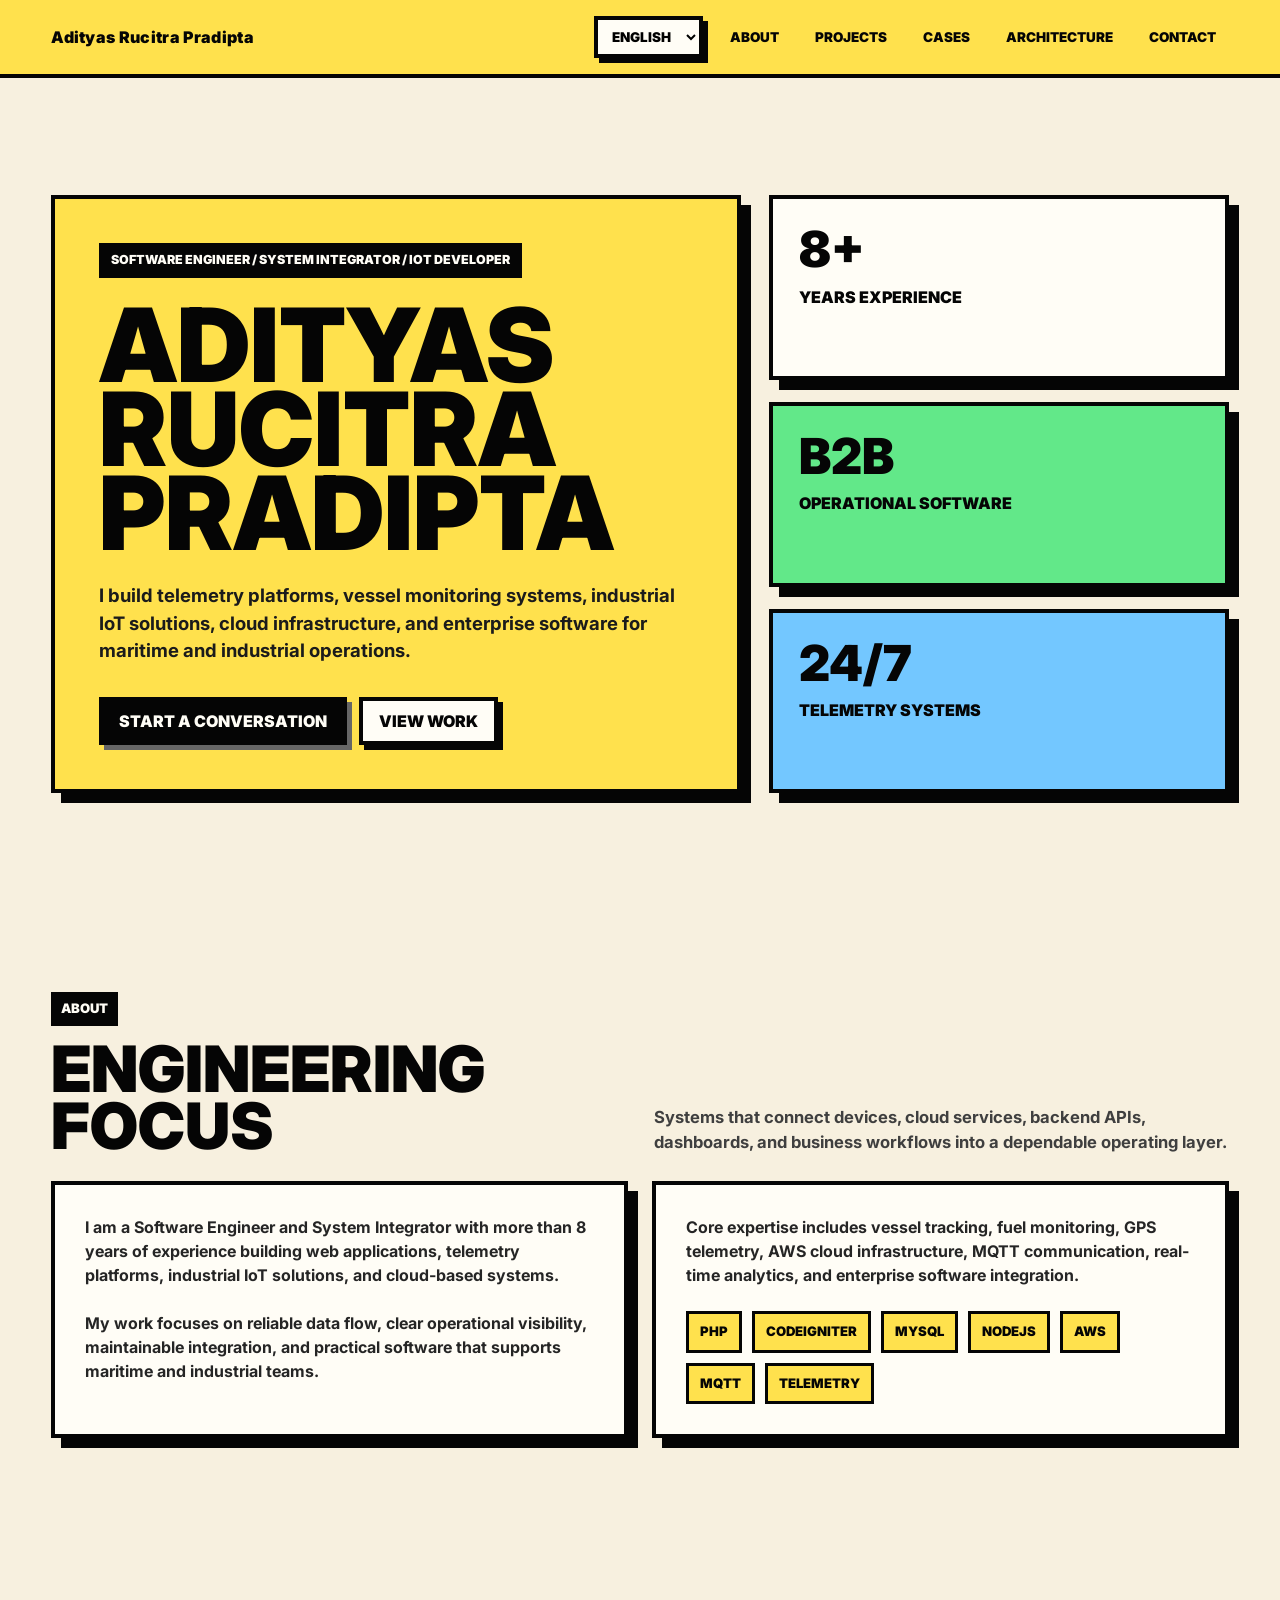
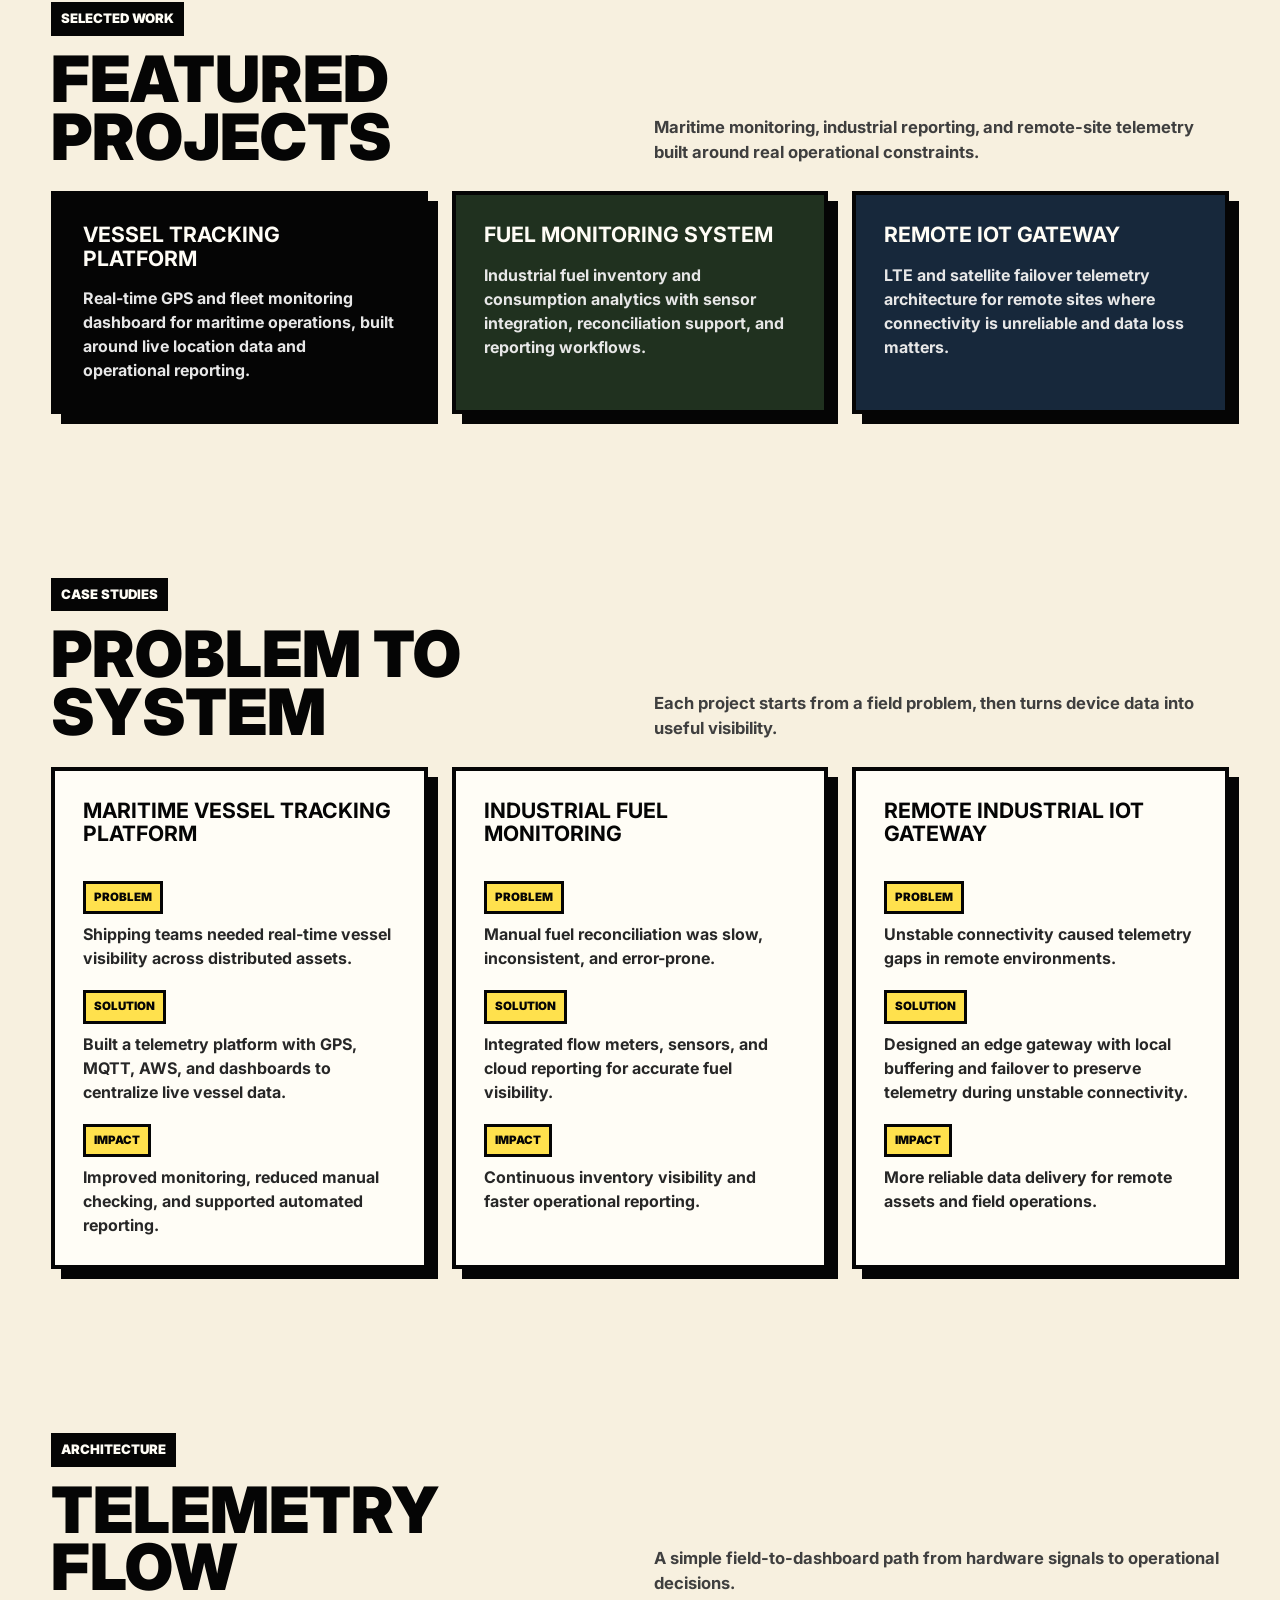
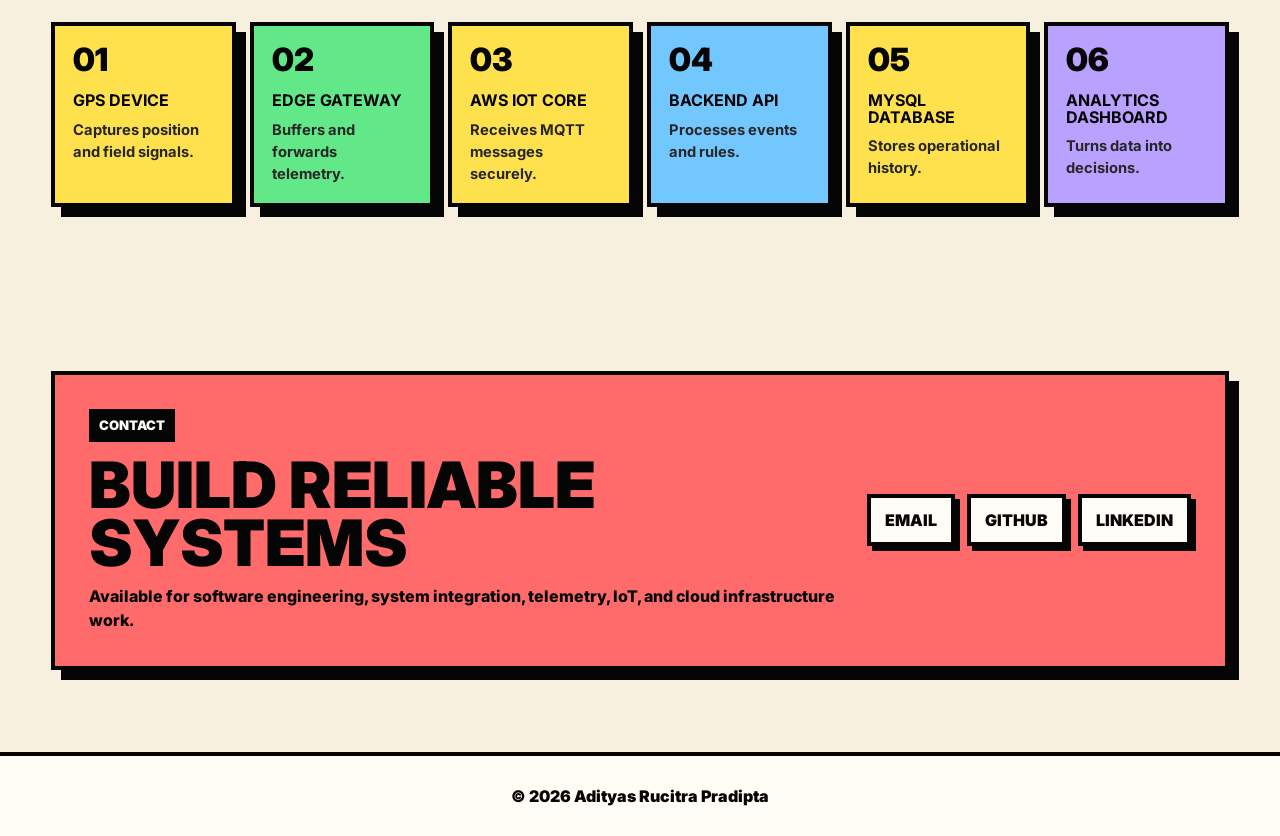
==== index.html @ 5bacacd9 "Add initial HTML structure for portfolio website" ====
<!DOCTYPE html>
<html lang="en">
<head>
  <meta charset="UTF-8">
  <meta name="viewport" content="width=device-width, initial-scale=1.0">
  <title>Adityas Rucitra Pradipta | Software Engineer</title>
  <meta name="description" content="Software Engineer and System Integrator building telemetry, IoT, vessel monitoring, cloud infrastructure, and industrial automation systems.">
  <meta property="og:title" content="Adityas Rucitra Pradipta | Software Engineer">
  <meta property="og:description" content="Software Engineer and System Integrator building telemetry, IoT, vessel monitoring, cloud infrastructure, and industrial automation systems.">
  <link rel="preconnect" href="https://fonts.googleapis.com">
  <link rel="preconnect" href="https://fonts.gstatic.com" crossorigin>
  <link href="https://fonts.googleapis.com/css2?family=Inter:wght@500;700;800;900&display=swap" rel="stylesheet">
  <style>
    :root{--ink:#050505;--paper:#f7f0df;--white:#fffdf6;--yellow:#ffe14d;--green:#62e889;--red:#ff6b6b;--blue:#73c7ff;--purple:#b8a1ff;--muted:#3f3f3f;--shadow:10px 10px 0 var(--ink)}
    *{margin:0;padding:0;box-sizing:border-box}
    html{scroll-behavior:smooth}
    body{font-family:Inter,Arial,sans-serif;background:var(--paper);color:var(--ink);line-height:1.5;overflow-x:hidden}
    a{color:inherit}
    .container{width:min(1180px,92%);margin:auto}
    .neo{border:4px solid var(--ink);box-shadow:var(--shadow)}
    .nav{position:sticky;top:0;z-index:20;background:var(--yellow);border-bottom:4px solid var(--ink)}
    .nav .container{display:flex;align-items:center;justify-content:space-between;gap:24px;padding:16px 0}
    .brand{font-weight:900;text-decoration:none;letter-spacing:.02em}
    .nav-actions{display:flex;align-items:center;gap:14px;flex-wrap:wrap}
    .nav-links{display:flex;gap:10px;flex-wrap:wrap}
    .nav-links a{padding:8px 10px;text-decoration:none;font-size:.84rem;font-weight:900;text-transform:uppercase;border:3px solid transparent}
    .nav-links a:hover,.nav-links a:focus-visible{background:var(--white);border-color:var(--ink);outline:none}
    .locale-select{height:42px;background:var(--white);border:4px solid var(--ink);font:900 .84rem Inter,Arial,sans-serif;text-transform:uppercase;padding:0 10px;box-shadow:5px 5px 0 var(--ink);cursor:pointer;max-width:100%}
    .locale-select:focus-visible{outline:3px solid var(--red);outline-offset:3px}
    main{display:block}
    section{padding:82px 0;scroll-margin-top:90px}
    .hero{min-height:calc(100vh - 68px);display:flex;align-items:center}
    .hero-grid{display:grid;grid-template-columns:1.2fr .8fr;gap:28px;align-items:stretch}
    .hero-main{background:var(--yellow);padding:44px;display:flex;flex-direction:column;justify-content:space-between;min-height:560px}
    .eyebrow{display:inline-block;width:max-content;max-width:100%;background:var(--ink);color:var(--white);padding:8px 12px;font-size:.78rem;font-weight:900;text-transform:uppercase;margin-bottom:26px}
    h1{font-size:clamp(3.2rem,8vw,7.8rem);line-height:.82;letter-spacing:0;font-weight:900;text-transform:uppercase;max-width:9ch}
    .lead{max-width:720px;margin-top:26px;font-size:1.16rem;font-weight:700;color:#1b1b1b}
    .actions{display:flex;flex-wrap:wrap;gap:12px;margin-top:32px}
    .button{display:inline-flex;align-items:center;justify-content:center;min-height:48px;padding:0 16px;background:var(--white);border:4px solid var(--ink);box-shadow:5px 5px 0 var(--ink);text-decoration:none;font-weight:900;text-transform:uppercase;text-align:center;transition:transform .16s ease,box-shadow .16s ease}
    .button:hover,.button:focus-visible{transform:translate(3px,3px);box-shadow:2px 2px 0 var(--ink);outline:none}
    .button.dark{background:var(--ink);color:var(--white);box-shadow:5px 5px 0 #666}
    .hero-side{display:grid;gap:22px}
    .stat{padding:26px;background:var(--white)}
    .stat:nth-child(2){background:var(--green)}
    .stat:nth-child(3){background:var(--blue)}
    .stat strong{display:block;font-size:3.1rem;line-height:1;font-weight:900}
    .stat span{display:block;margin-top:10px;font-weight:900;text-transform:uppercase}
    .title-row{display:grid;grid-template-columns:1fr 1fr;gap:28px;align-items:end;margin-bottom:26px}
    .label{font-size:.82rem;font-weight:900;text-transform:uppercase;background:var(--ink);color:var(--white);display:inline-block;padding:7px 10px;margin-bottom:14px}
    .title{font-size:clamp(2.2rem,5vw,4.6rem);line-height:.9;font-weight:900;text-transform:uppercase}
    .section-copy{font-weight:700;color:var(--muted);font-size:1.04rem}
    .card{background:var(--white);padding:30px}
    .card p{font-weight:700;color:#252525}
    .about-grid{display:grid;grid-template-columns:1fr 1fr;gap:24px}
    .tags{display:flex;flex-wrap:wrap;gap:10px;margin-top:24px}
    .tag{background:var(--yellow);border:3px solid var(--ink);padding:8px 11px;font-weight:900;text-transform:uppercase;font-size:.82rem}
    .grid{display:grid;grid-template-columns:repeat(3,1fr);gap:24px}
    .project{background:var(--ink);color:var(--white);padding:28px;transition:transform .16s ease,box-shadow .16s ease}
    .project:hover{transform:translate(-4px,-4px);box-shadow:14px 14px 0 var(--ink)}
    .project h3,.case h3{font-size:1.32rem;line-height:1.1;text-transform:uppercase;margin-bottom:16px}
    .project p{color:#e7e7e7;font-weight:700}
    .project:nth-child(2){background:#20311f}
    .project:nth-child(3){background:#17283b}
    .case{background:var(--white);padding:28px}
    .case h4{display:inline-block;margin-top:20px;margin-bottom:8px;padding:5px 8px;background:var(--yellow);border:3px solid var(--ink);font-size:.72rem;font-weight:900;text-transform:uppercase}
    .case p{font-weight:700;color:#272727}
    .flow{display:grid;grid-template-columns:repeat(6,1fr);gap:14px}
    .node{min-height:150px;background:var(--white);padding:18px;position:relative}
    .node:nth-child(odd){background:var(--yellow)}
    .node:nth-child(2){background:var(--green)}
    .node:nth-child(4){background:var(--blue)}
    .node:nth-child(6){background:var(--purple)}
    .node span{display:block;font-size:2rem;line-height:1;font-weight:900;margin-bottom:16px}
    .node strong{display:block;text-transform:uppercase;line-height:1.05}
    .node p{margin-top:10px;font-weight:700;color:#272727;font-size:.92rem}
    .contact{background:var(--red);padding:34px;display:grid;grid-template-columns:1fr auto;gap:24px;align-items:center}
    .contact p{font-weight:800;margin-top:12px}
    .socials{display:flex;flex-wrap:wrap;gap:12px}
    .social{background:var(--white);border:4px solid var(--ink);box-shadow:5px 5px 0 var(--ink);padding:10px 14px;text-decoration:none;font-weight:900;text-transform:uppercase;text-align:center;transition:transform .16s ease,box-shadow .16s ease}
    .social:hover,.social:focus-visible{transform:translate(3px,3px);box-shadow:2px 2px 0 var(--ink);outline:none}
    footer{padding:28px 0;text-align:center;font-weight:900;border-top:4px solid var(--ink);background:var(--white)}
        @media(max-width:1180px){
      .flow{grid-template-columns:repeat(3,1fr)}
      .grid{grid-template-columns:repeat(2,1fr)}
      .hero-grid{grid-template-columns:1fr .72fr}
    }
    @media(max-width:940px){
      :root{--shadow:8px 8px 0 var(--ink)}
      .nav .container{align-items:flex-start;flex-direction:column}
      .nav-actions{align-items:flex-start;flex-direction:column;width:100%}
      .nav-links{width:100%}
      .nav-links a{min-height:42px;display:inline-flex;align-items:center}
      .hero{min-height:auto;padding:50px 0 0}
      .hero-grid,.title-row,.about-grid,.contact{grid-template-columns:1fr}
      .hero-main{min-height:auto;padding:30px}
      .grid,.flow{grid-template-columns:1fr}
      .contact{align-items:start}
      section{padding:58px 0}
      .stat strong{font-size:2.5rem}
    }
    @media(max-width:700px){
      .container{width:min(100% - 28px,1180px)}
      .nav .container{gap:12px;padding:12px 0}
      .brand{font-size:.94rem}
      .nav-links{display:grid;grid-template-columns:repeat(2,minmax(0,1fr));gap:8px}
      .nav-links a{justify-content:center;background:var(--white);border-color:var(--ink);font-size:.76rem;padding:8px 6px}
      .locale-select{width:100%;height:46px}
      .hero{padding-top:28px}
      .hero-main{padding:22px}
      h1{font-size:clamp(2.55rem,17vw,4.4rem);max-width:8ch}
      .title{font-size:clamp(2rem,13vw,3.35rem)}
      .lead,.section-copy{font-size:1rem}
      .eyebrow{font-size:.68rem;line-height:1.35;white-space:normal}
      .card,.project,.case,.contact{padding:22px}
      .node{min-height:auto}
      .socials,.actions{width:100%}
      .button,.social{width:100%;min-height:52px}
    }
    @media(max-width:430px){
      :root{--shadow:6px 6px 0 var(--ink)}
      .container{width:min(100% - 22px,1180px)}
      .nav-links{grid-template-columns:1fr}
      .hero-main{padding:18px}
      .stat{padding:20px}
      .label{font-size:.74rem}
      .tag{font-size:.76rem;padding:7px 9px}
      .card,.project,.case,.contact{padding:18px}
    }
  </style>
</head>
<body>
  <nav class="nav" aria-label="Primary navigation" data-i18n-aria-label="navAria">
    <div class="container">
      <a class="brand" href="#">Adityas Rucitra Pradipta</a>
      <div class="nav-actions">
        <select class="locale-select" id="localeSelect" aria-label="Select language" data-i18n-aria-label="localeSelect">
          <option value="en">English</option>
          <option value="id">Bahasa</option>
        </select>
        <div class="nav-links">
          <a href="#about" data-i18n="navAbout">About</a>
          <a href="#projects" data-i18n="navProjects">Projects</a>
          <a href="#cases" data-i18n="navCases">Cases</a>
          <a href="#architecture" data-i18n="navArchitecture">Architecture</a>
          <a href="#contact" data-i18n="navContact">Contact</a>
        </div>
      </div>
    </div>
  </nav>

  <main>
    <section class="hero">
      <div class="container">
        <div class="hero-grid">
          <div class="hero-main neo">
            <div>
              <p class="eyebrow" data-i18n="heroEyebrow">Software Engineer / System Integrator / IoT Developer</p>
              <h1>Adityas Rucitra Pradipta</h1>
              <p class="lead" data-i18n="heroLead">I build telemetry platforms, vessel monitoring systems, industrial IoT solutions, cloud infrastructure, and enterprise software for maritime and industrial operations.</p>
            </div>
            <div class="actions">
              <a class="button dark" href="mailto:adityasrucitra@gmail.com" data-i18n="heroCta">Start a Conversation</a>
              <a class="button" href="#projects" data-i18n="heroWork">View Work</a>
            </div>
          </div>
          <aside class="hero-side" aria-label="Professional highlights" data-i18n-aria-label="highlightsAria">
            <div class="stat neo"><strong>8+</strong><span data-i18n="statExperience">Years Experience</span></div>
            <div class="stat neo"><strong>B2B</strong><span data-i18n="statSoftware">Operational Software</span></div>
            <div class="stat neo"><strong>24/7</strong><span data-i18n="statTelemetry">Telemetry Systems</span></div>
          </aside>
        </div>
      </div>
    </section>

    <section id="about">
      <div class="container">
        <div class="title-row">
          <div><span class="label" data-i18n="aboutLabel">About</span><h2 class="title" data-i18n="aboutTitle">Engineering Focus</h2></div>
          <p class="section-copy" data-i18n="aboutIntro">Systems that connect devices, cloud services, backend APIs, dashboards, and business workflows into a dependable operating layer.</p>
        </div>
        <div class="about-grid">
          <div class="card neo">
            <p data-i18n="aboutP1">I am a Software Engineer and System Integrator with more than 8 years of experience building web applications, telemetry platforms, industrial IoT solutions, and cloud-based systems.</p>
            <br>
            <p data-i18n="aboutP2">My work focuses on reliable data flow, clear operational visibility, maintainable integration, and practical software that supports maritime and industrial teams.</p>
          </div>
          <div class="card neo">
            <p data-i18n="aboutP3">Core expertise includes vessel tracking, fuel monitoring, GPS telemetry, AWS cloud infrastructure, MQTT communication, real-time analytics, and enterprise software integration.</p>
            <div class="tags">
              <span class="tag">PHP</span><span class="tag">CodeIgniter</span><span class="tag">MySQL</span><span class="tag">NodeJS</span><span class="tag">AWS</span><span class="tag">MQTT</span><span class="tag">Telemetry</span>
            </div>
          </div>
        </div>
      </div>
    </section>

    <section id="projects">
      <div class="container">
        <div class="title-row">
          <div><span class="label" data-i18n="projectsLabel">Selected Work</span><h2 class="title" data-i18n="projectsTitle">Featured Projects</h2></div>
          <p class="section-copy" data-i18n="projectsIntro">Maritime monitoring, industrial reporting, and remote-site telemetry built around real operational constraints.</p>
        </div>
        <div class="grid">
          <article class="project neo"><h3 data-i18n="project1Title">Vessel Tracking Platform</h3><p data-i18n="project1Body">Real-time GPS and fleet monitoring dashboard for maritime operations, built around live location data and operational reporting.</p></article>
          <article class="project neo"><h3 data-i18n="project2Title">Fuel Monitoring System</h3><p data-i18n="project2Body">Industrial fuel inventory and consumption analytics with sensor integration, reconciliation support, and reporting workflows.</p></article>
          <article class="project neo"><h3 data-i18n="project3Title">Remote IoT Gateway</h3><p data-i18n="project3Body">LTE and satellite failover telemetry architecture for remote sites where connectivity is unreliable and data loss matters.</p></article>
        </div>
      </div>
    </section>

    <section id="cases">
      <div class="container">
        <div class="title-row">
          <div><span class="label" data-i18n="casesLabel">Case Studies</span><h2 class="title" data-i18n="casesTitle">Problem To System</h2></div>
          <p class="section-copy" data-i18n="casesIntro">Each project starts from a field problem, then turns device data into useful visibility.</p>
        </div>
        <div class="grid">
          <article class="case neo">
            <h3 data-i18n="case1Title">Maritime Vessel Tracking Platform</h3>
            <h4 data-i18n="caseProblem">Problem</h4><p data-i18n="case1Problem">Shipping teams needed real-time vessel visibility across distributed assets.</p>
            <h4 data-i18n="caseSolution">Solution</h4><p data-i18n="case1Solution">Built a telemetry platform with GPS, MQTT, AWS, and dashboards to centralize live vessel data.</p>
            <h4 data-i18n="caseImpact">Impact</h4><p data-i18n="case1Impact">Improved monitoring, reduced manual checking, and supported automated reporting.</p>
          </article>
          <article class="case neo">
            <h3 data-i18n="case2Title">Industrial Fuel Monitoring</h3>
            <h4 data-i18n="caseProblem">Problem</h4><p data-i18n="case2Problem">Manual fuel reconciliation was slow, inconsistent, and error-prone.</p>
            <h4 data-i18n="caseSolution">Solution</h4><p data-i18n="case2Solution">Integrated flow meters, sensors, and cloud reporting for accurate fuel visibility.</p>
            <h4 data-i18n="caseImpact">Impact</h4><p data-i18n="case2Impact">Continuous inventory visibility and faster operational reporting.</p>
          </article>
          <article class="case neo">
            <h3 data-i18n="case3Title">Remote Industrial IoT Gateway</h3>
            <h4 data-i18n="caseProblem">Problem</h4><p data-i18n="case3Problem">Unstable connectivity caused telemetry gaps in remote environments.</p>
            <h4 data-i18n="caseSolution">Solution</h4><p data-i18n="case3Solution">Designed an edge gateway with local buffering and failover to preserve telemetry during unstable connectivity.</p>
            <h4 data-i18n="caseImpact">Impact</h4><p data-i18n="case3Impact">More reliable data delivery for remote assets and field operations.</p>
          </article>
        </div>
      </div>
    </section>

    <section id="architecture">
      <div class="container">
        <div class="title-row">
          <div><span class="label" data-i18n="architectureLabel">Architecture</span><h2 class="title" data-i18n="architectureTitle">Telemetry Flow</h2></div>
          <p class="section-copy" data-i18n="architectureIntro">A simple field-to-dashboard path from hardware signals to operational decisions.</p>
        </div>
        <div class="flow" aria-label="System architecture flow" data-i18n-aria-label="architectureAria">
          <div class="node neo"><span>01</span><strong data-i18n="node1Title">GPS Device</strong><p data-i18n="node1Body">Captures position and field signals.</p></div>
          <div class="node neo"><span>02</span><strong data-i18n="node2Title">Edge Gateway</strong><p data-i18n="node2Body">Buffers and forwards telemetry.</p></div>
          <div class="node neo"><span>03</span><strong>AWS IoT Core</strong><p data-i18n="node3Body">Receives MQTT messages securely.</p></div>
          <div class="node neo"><span>04</span><strong data-i18n="node4Title">Backend API</strong><p data-i18n="node4Body">Processes events and rules.</p></div>
          <div class="node neo"><span>05</span><strong>MySQL Database</strong><p data-i18n="node5Body">Stores operational history.</p></div>
          <div class="node neo"><span>06</span><strong data-i18n="node6Title">Analytics Dashboard</strong><p data-i18n="node6Body">Turns data into decisions.</p></div>
        </div>
      </div>
    </section>

    <section id="contact">
      <div class="container">
        <div class="contact neo">
          <div><span class="label" data-i18n="contactLabel">Contact</span><h2 class="title" data-i18n="contactTitle">Build Reliable Systems</h2><p data-i18n="contactBody">Available for software engineering, system integration, telemetry, IoT, and cloud infrastructure work.</p></div>
          <div class="socials">
            <a class="social" href="mailto:adityasrucitra@gmail.com" aria-label="Send email" data-i18n="contactEmail" data-i18n-aria-label="emailAria">Email</a>
            <a class="social" href="https://github.com/adityasrucitra" aria-label="GitHub profile" data-i18n-aria-label="githubAria">GitHub</a>
            <a class="social" href="https://linkedin.com/in/adityasrucitra" aria-label="LinkedIn profile" data-i18n-aria-label="linkedinAria">LinkedIn</a>
          </div>
        </div>
      </div>
    </section>
  </main>

  <footer data-i18n="footer">&copy; 2026 Adityas Rucitra Pradipta</footer>

  <script>
    const translations = {
      en: {
        navAria: "Primary navigation",
        localeSelect: "Select language",
        navAbout: "About",
        navProjects: "Projects",
        navCases: "Cases",
        navArchitecture: "Architecture",
        navContact: "Contact",
        heroEyebrow: "Software Engineer / System Integrator / IoT Developer",
        heroLead: "I build telemetry platforms, vessel monitoring systems, industrial IoT solutions, cloud infrastructure, and enterprise software for maritime and industrial operations.",
        heroCta: "Start a Conversation",
        heroWork: "View Work",
        highlightsAria: "Professional highlights",
        statExperience: "Years Experience",
        statSoftware: "Operational Software",
        statTelemetry: "Telemetry Systems",
        aboutLabel: "About",
        aboutTitle: "Engineering Focus",
        aboutIntro: "Systems that connect devices, cloud services, backend APIs, dashboards, and business workflows into a dependable operating layer.",
        aboutP1: "I am a Software Engineer and System Integrator with more than 8 years of experience building web applications, telemetry platforms, industrial IoT solutions, and cloud-based systems.",
        aboutP2: "My work focuses on reliable data flow, clear operational visibility, maintainable integration, and practical software that supports maritime and industrial teams.",
        aboutP3: "Core expertise includes vessel tracking, fuel monitoring, GPS telemetry, AWS cloud infrastructure, MQTT communication, real-time analytics, and enterprise software integration.",
        projectsLabel: "Selected Work",
        projectsTitle: "Featured Projects",
        projectsIntro: "Maritime monitoring, industrial reporting, and remote-site telemetry built around real operational constraints.",
        project1Title: "Vessel Tracking Platform",
        project1Body: "Real-time GPS and fleet monitoring dashboard for maritime operations, built around live location data and operational reporting.",
        project2Title: "Fuel Monitoring System",
        project2Body: "Industrial fuel inventory and consumption analytics with sensor integration, reconciliation support, and reporting workflows.",
        project3Title: "Remote IoT Gateway",
        project3Body: "LTE and satellite failover telemetry architecture for remote sites where connectivity is unreliable and data loss matters.",
        casesLabel: "Case Studies",
        casesTitle: "Problem To System",
        casesIntro: "Each project starts from a field problem, then turns device data into useful visibility.",
        caseProblem: "Problem",
        caseSolution: "Solution",
        caseImpact: "Impact",
        case1Title: "Maritime Vessel Tracking Platform",
        case1Problem: "Shipping teams needed real-time vessel visibility across distributed assets.",
        case1Solution: "Built a telemetry platform with GPS, MQTT, AWS, and dashboards to centralize live vessel data.",
        case1Impact: "Improved monitoring, reduced manual checking, and supported automated reporting.",
        case2Title: "Industrial Fuel Monitoring",
        case2Problem: "Manual fuel reconciliation was slow, inconsistent, and error-prone.",
        case2Solution: "Integrated flow meters, sensors, and cloud reporting for accurate fuel visibility.",
        case2Impact: "Continuous inventory visibility and faster operational reporting.",
        case3Title: "Remote Industrial IoT Gateway",
        case3Problem: "Unstable connectivity caused telemetry gaps in remote environments.",
        case3Solution: "Designed an edge gateway with local buffering and failover to preserve telemetry during unstable connectivity.",
        case3Impact: "More reliable data delivery for remote assets and field operations.",
        architectureLabel: "Architecture",
        architectureTitle: "Telemetry Flow",
        architectureIntro: "A simple field-to-dashboard path from hardware signals to operational decisions.",
        architectureAria: "System architecture flow",
        node1Title: "GPS Device",
        node1Body: "Captures position and field signals.",
        node2Title: "Edge Gateway",
        node2Body: "Buffers and forwards telemetry.",
        node3Body: "Receives MQTT messages securely.",
        node4Title: "Backend API",
        node4Body: "Processes events and rules.",
        node5Body: "Stores operational history.",
        node6Title: "Analytics Dashboard",
        node6Body: "Turns data into decisions.",
        contactLabel: "Contact",
        contactTitle: "Build Reliable Systems",
        contactBody: "Available for software engineering, system integration, telemetry, IoT, and cloud infrastructure work.",
        contactEmail: "Email",
        emailAria: "Send email",
        githubAria: "GitHub profile",
        linkedinAria: "LinkedIn profile",
        footer: "&copy; 2026 Adityas Rucitra Pradipta"
      },
      id: {
        navAria: "Navigasi utama",
        localeSelect: "Pilih bahasa",
        navAbout: "Tentang",
        navProjects: "Proyek",
        navCases: "Studi Kasus",
        navArchitecture: "Arsitektur",
        navContact: "Kontak",
        heroEyebrow: "Software Engineer / System Integrator / IoT Developer",
        heroLead: "Saya membangun platform telemetry, sistem pemantauan kapal, solusi industrial IoT, infrastruktur cloud, dan software enterprise untuk operasi maritim dan industri.",
        heroCta: "Mulai Diskusi",
        heroWork: "Lihat Karya",
        highlightsAria: "Ringkasan profesional",
        statExperience: "Tahun Pengalaman",
        statSoftware: "Software Operasional",
        statTelemetry: "Sistem Telemetry",
        aboutLabel: "Tentang",
        aboutTitle: "Fokus Engineering",
        aboutIntro: "Sistem yang menghubungkan perangkat, layanan cloud, backend API, dashboard, dan alur kerja bisnis menjadi layer operasional yang andal.",
        aboutP1: "Saya adalah Software Engineer dan System Integrator dengan pengalaman lebih dari 8 tahun dalam membangun aplikasi web, platform telemetry, solusi industrial IoT, dan sistem berbasis cloud.",
        aboutP2: "Fokus pekerjaan saya adalah aliran data yang andal, visibilitas operasional yang jelas, integrasi yang mudah dirawat, dan software praktis untuk mendukung tim maritim dan industri.",
        aboutP3: "Keahlian utama saya mencakup vessel tracking, fuel monitoring, GPS telemetry, infrastruktur AWS cloud, komunikasi MQTT, real-time analytics, dan integrasi software enterprise.",
        projectsLabel: "Karya Pilihan",
        projectsTitle: "Proyek Unggulan",
        projectsIntro: "Pemantauan maritim, pelaporan industri, dan telemetry lokasi remote yang dibangun dari kebutuhan operasional nyata.",
        project1Title: "Platform Vessel Tracking",
        project1Body: "Dashboard GPS real-time dan fleet monitoring untuk operasi maritim, dibangun dari data lokasi langsung dan kebutuhan pelaporan operasional.",
        project2Title: "Sistem Fuel Monitoring",
        project2Body: "Analitik inventori dan konsumsi fuel industri dengan integrasi sensor, dukungan rekonsiliasi, dan workflow pelaporan.",
        project3Title: "Remote IoT Gateway",
        project3Body: "Arsitektur telemetry dengan failover LTE dan satelit untuk lokasi remote ketika konektivitas tidak stabil dan kehilangan data perlu dihindari.",
        casesLabel: "Studi Kasus",
        casesTitle: "Masalah Ke Sistem",
        casesIntro: "Setiap proyek dimulai dari masalah lapangan, lalu mengubah data perangkat menjadi visibilitas yang berguna.",
        caseProblem: "Masalah",
        caseSolution: "Solusi",
        caseImpact: "Dampak",
        case1Title: "Platform Maritime Vessel Tracking",
        case1Problem: "Tim shipping membutuhkan visibilitas kapal secara real-time pada aset yang tersebar.",
        case1Solution: "Membangun platform telemetry dengan GPS, MQTT, AWS, dan dashboard untuk menyatukan data kapal secara langsung.",
        case1Impact: "Meningkatkan monitoring, mengurangi pengecekan manual, dan mendukung pelaporan otomatis.",
        case2Title: "Industrial Fuel Monitoring",
        case2Problem: "Rekonsiliasi fuel manual berjalan lambat, tidak konsisten, dan rawan error.",
        case2Solution: "Mengintegrasikan flow meter, sensor, dan cloud reporting untuk visibilitas fuel yang akurat.",
        case2Impact: "Visibilitas inventori berkelanjutan dan pelaporan operasional yang lebih cepat.",
        case3Title: "Remote Industrial IoT Gateway",
        case3Problem: "Konektivitas tidak stabil menyebabkan gap telemetry di lingkungan remote.",
        case3Solution: "Merancang edge gateway dengan local buffering dan failover untuk menjaga telemetry saat konektivitas tidak stabil.",
        case3Impact: "Pengiriman data lebih andal untuk aset remote dan operasi lapangan.",
        architectureLabel: "Arsitektur",
        architectureTitle: "Alur Telemetry",
        architectureIntro: "Jalur sederhana dari perangkat lapangan ke dashboard analytics untuk mendukung keputusan operasional.",
        architectureAria: "Alur arsitektur sistem",
        node1Title: "Perangkat GPS",
        node1Body: "Menangkap posisi dan sinyal lapangan.",
        node2Title: "Edge Gateway",
        node2Body: "Melakukan buffering dan meneruskan telemetry.",
        node3Body: "Menerima pesan MQTT secara aman.",
        node4Title: "Backend API",
        node4Body: "Memproses event dan rule.",
        node5Body: "Menyimpan histori operasional.",
        node6Title: "Dashboard Analytics",
        node6Body: "Mengubah data menjadi keputusan.",
        contactLabel: "Kontak",
        contactTitle: "Bangun Sistem Andal",
        contactBody: "Tersedia untuk pekerjaan software engineering, system integration, telemetry, IoT, dan cloud infrastructure.",
        contactEmail: "Email",
        emailAria: "Kirim email",
        githubAria: "Profil GitHub",
        linkedinAria: "Profil LinkedIn",
        footer: "&copy; 2026 Adityas Rucitra Pradipta"
      }
    };

    const localeSelect = document.getElementById("localeSelect");

    function applyLocale(locale) {
      const dictionary = translations[locale] || translations.en;
      document.documentElement.lang = locale === "id" ? "id" : "en";
      document.querySelectorAll("[data-i18n]").forEach((element) => {
        const key = element.dataset.i18n;
        if (dictionary[key]) element.innerHTML = dictionary[key];
      });
      document.querySelectorAll("[data-i18n-aria-label]").forEach((element) => {
        const key = element.dataset.i18nAriaLabel;
        if (dictionary[key]) element.setAttribute("aria-label", dictionary[key]);
      });
      localeSelect.value = locale;
      localStorage.setItem("portfolioLocale", locale);
    }

    localeSelect.addEventListener("change", (event) => applyLocale(event.target.value));
    applyLocale(localStorage.getItem("portfolioLocale") || "en");
  </script>
</body>
</html>
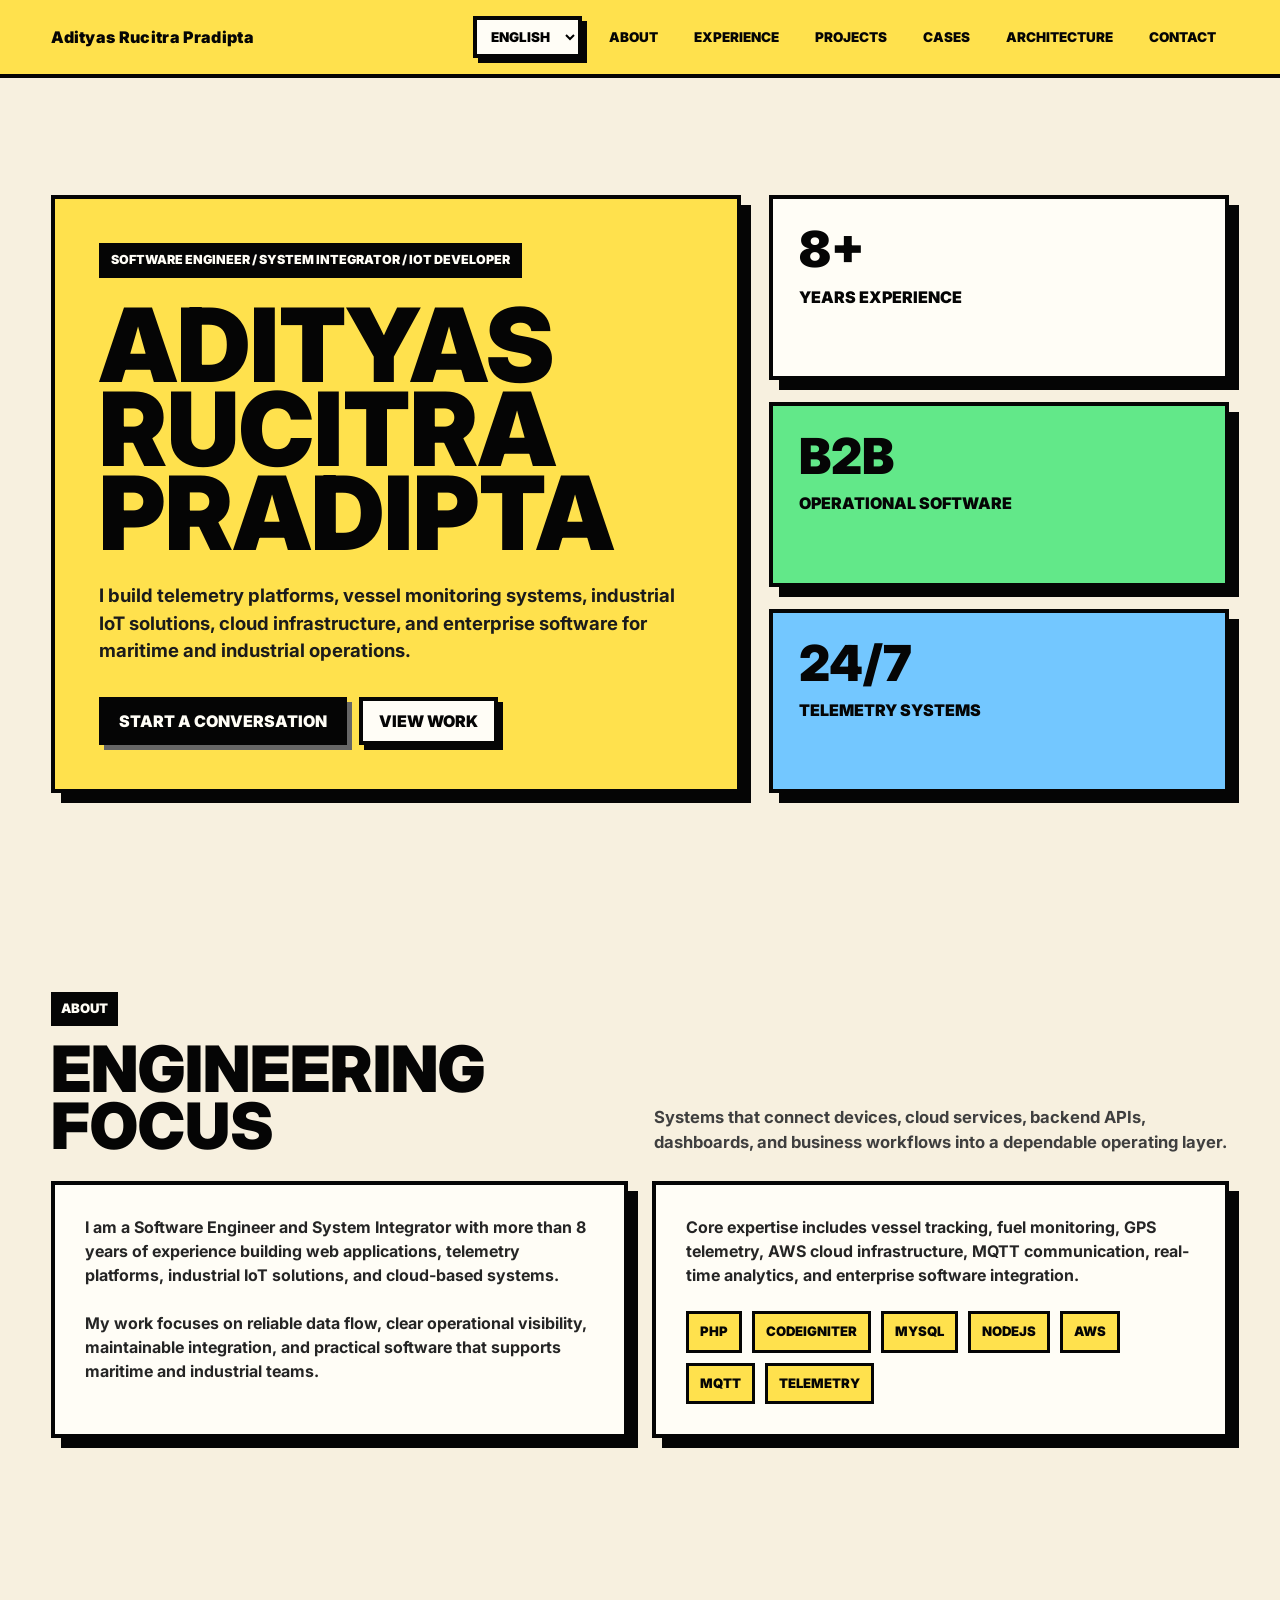
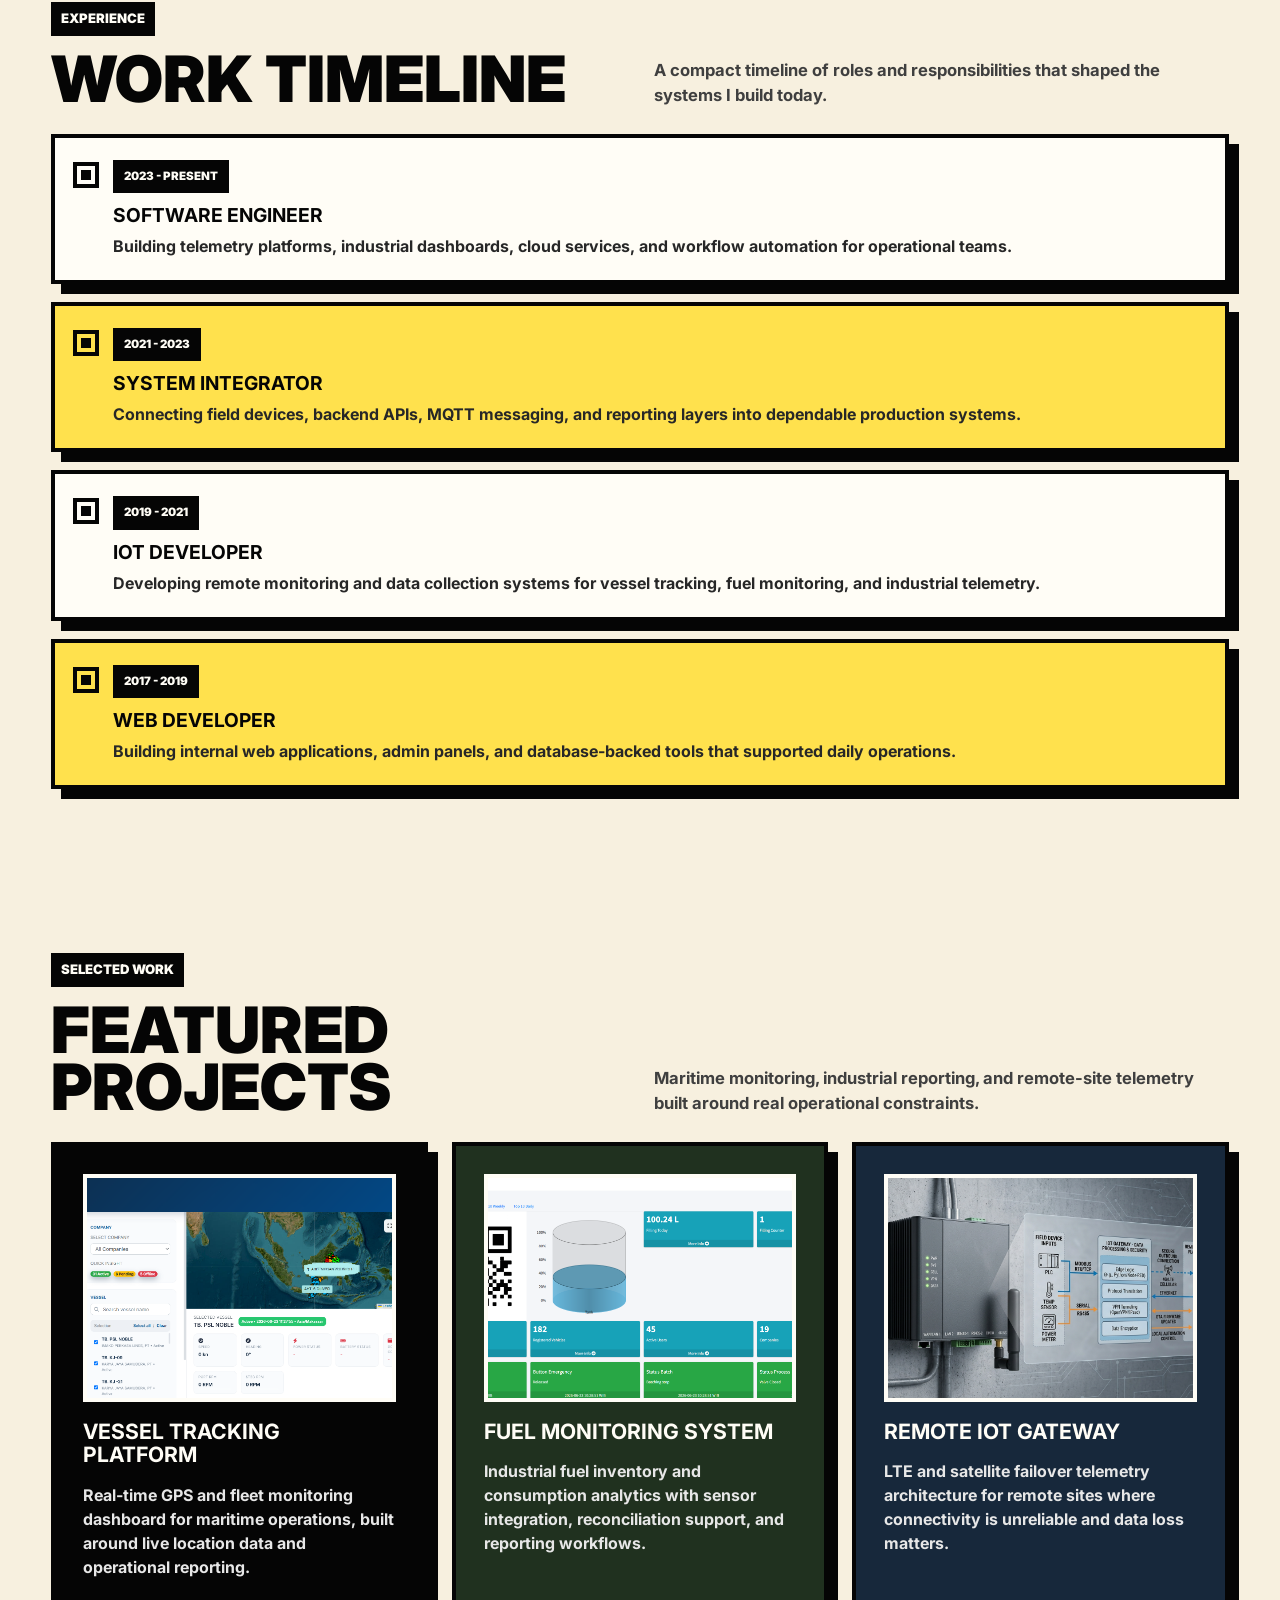
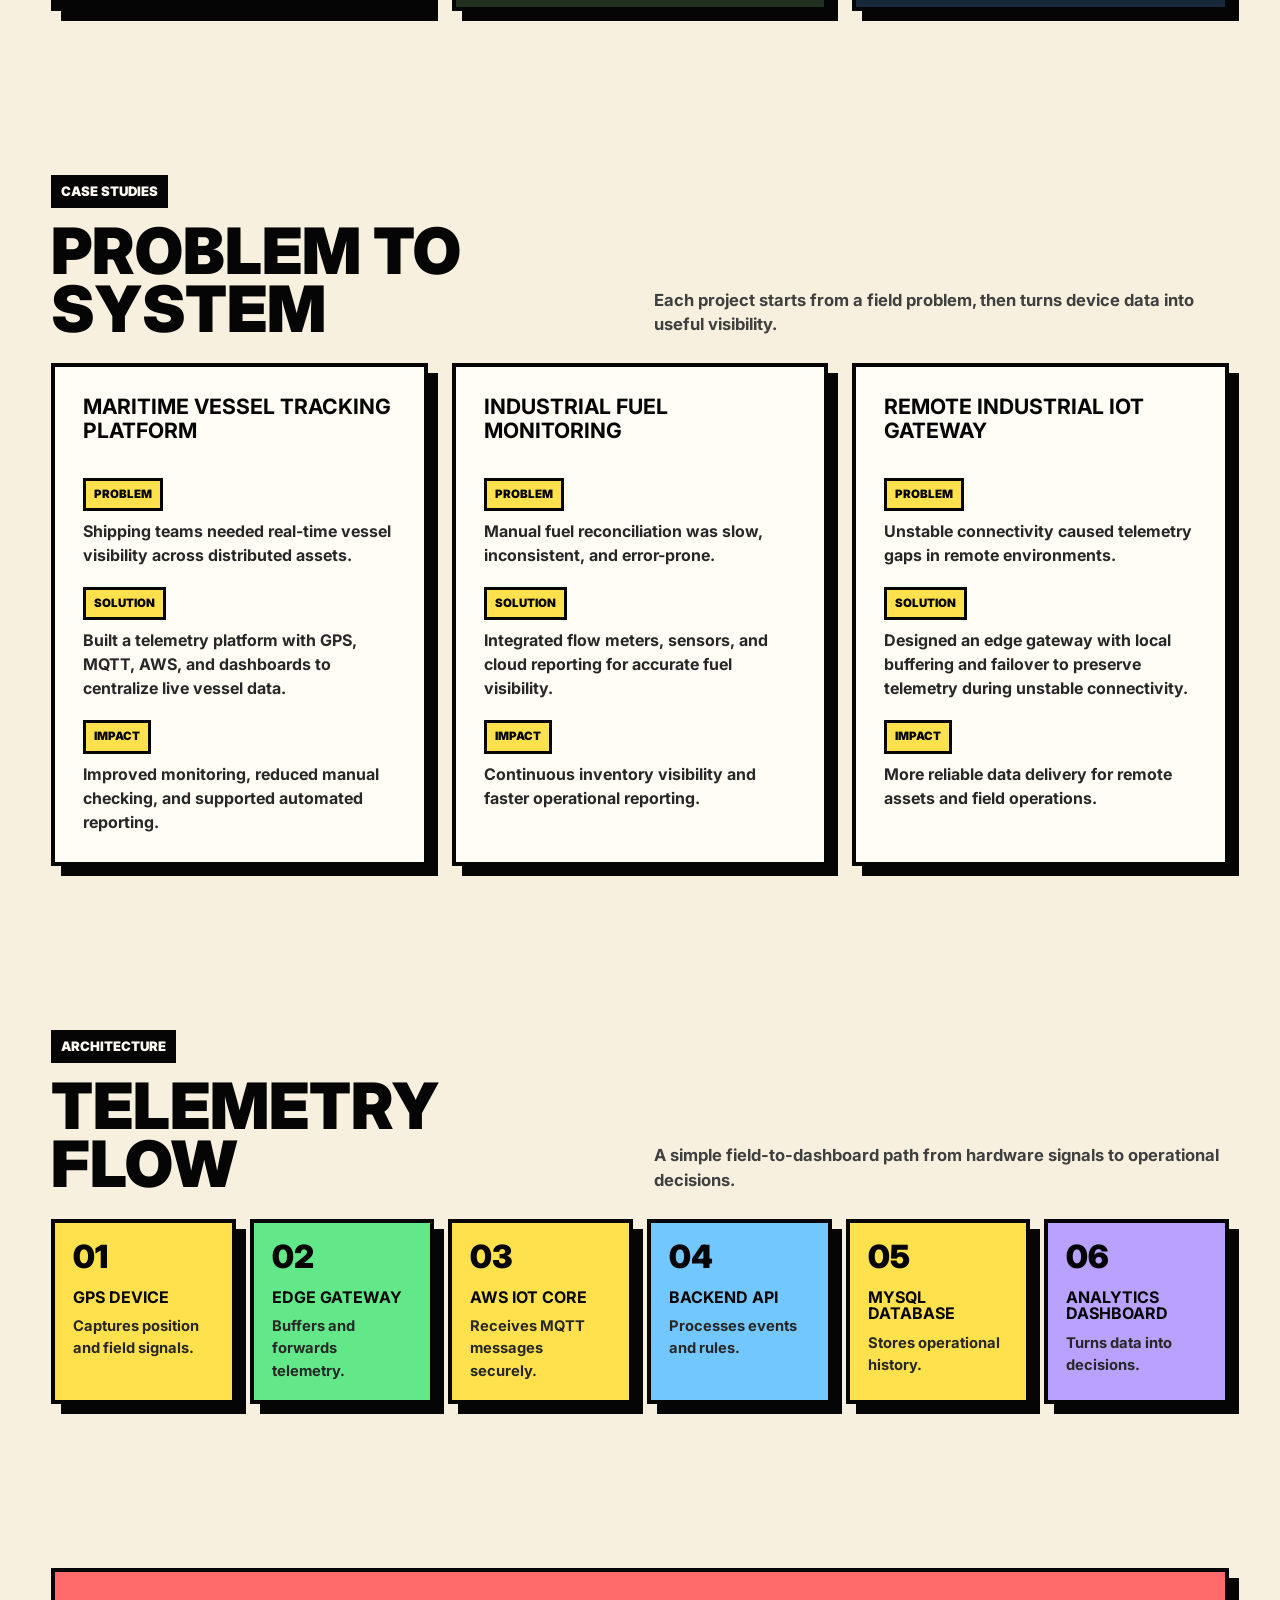
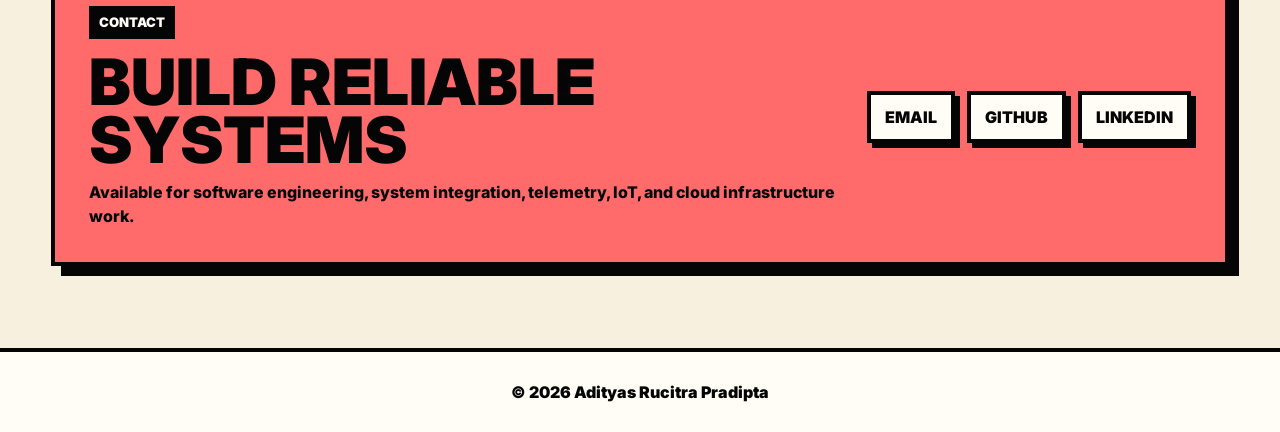
==== commit 4eac1361: "Add project images and experience section to portfolio" ====
--- a/index.html
+++ b/index.html
@@ -52,11 +52,24 @@
     .card{background:var(--white);padding:30px}
     .card p{font-weight:700;color:#252525}
     .about-grid{display:grid;grid-template-columns:1fr 1fr;gap:24px}
+    .timeline{display:grid;gap:18px}
+    .timeline-item{display:grid;grid-template-columns:auto 1fr;gap:18px;align-items:start;background:var(--white);padding:22px;position:relative}
+    .timeline-item:nth-child(2n){background:var(--yellow)}
+    .timeline-marker{width:18px;height:18px;margin-top:6px;background:var(--ink);border:4px solid var(--white);box-shadow:0 0 0 4px var(--ink)}
+    .timeline-item:nth-child(2n) .timeline-marker{border-color:var(--yellow)}
+    .timeline-item h3{font-size:1.2rem;line-height:1.1;text-transform:uppercase;margin-bottom:8px}
+    .timeline-meta{display:inline-block;margin-bottom:12px;padding:5px 8px;background:var(--ink);color:var(--white);border:3px solid var(--ink);font-size:.72rem;font-weight:900;text-transform:uppercase}
+    .timeline-item p{font-weight:700;color:#272727}
     .tags{display:flex;flex-wrap:wrap;gap:10px;margin-top:24px}
     .tag{background:var(--yellow);border:3px solid var(--ink);padding:8px 11px;font-weight:900;text-transform:uppercase;font-size:.82rem}
     .grid{display:grid;grid-template-columns:repeat(3,1fr);gap:24px}
     .project{background:var(--ink);color:var(--white);padding:28px;transition:transform .16s ease,box-shadow .16s ease}
     .project:hover{transform:translate(-4px,-4px);box-shadow:14px 14px 0 var(--ink)}
+    .project-media{margin-bottom:18px;overflow:hidden;border:4px solid var(--white);background:#111}
+    .project-media a{display:block;position:relative;cursor:pointer}
+    .project-media a::after{content:"🔍 View Full Size";position:absolute;inset:0;display:flex;align-items:center;justify-content:center;background:rgba(0,0,0,.7);color:var(--white);font-size:.85rem;font-weight:900;text-transform:uppercase;opacity:0;transition:opacity .2s ease}
+    .project-media a:hover::after{opacity:1}
+    .project-media img{display:block;width:100%;height:220px;object-fit:cover}
     .project h3,.case h3{font-size:1.32rem;line-height:1.1;text-transform:uppercase;margin-bottom:16px}
     .project p{color:#e7e7e7;font-weight:700}
     .project:nth-child(2){background:#20311f}
@@ -139,6 +152,7 @@
         </select>
         <div class="nav-links">
           <a href="#about" data-i18n="navAbout">About</a>
+          <a href="#experience" data-i18n="navExperience">Experience</a>
           <a href="#projects" data-i18n="navProjects">Projects</a>
           <a href="#cases" data-i18n="navCases">Cases</a>
           <a href="#architecture" data-i18n="navArchitecture">Architecture</a>
@@ -194,6 +208,49 @@
       </div>
     </section>
 
+    <section id="experience">
+      <div class="container">
+        <div class="title-row">
+          <div><span class="label" data-i18n="experienceLabel">Experience</span><h2 class="title" data-i18n="experienceTitle">Work Timeline</h2></div>
+          <p class="section-copy" data-i18n="experienceIntro">A compact timeline of roles and responsibilities that shaped the systems I build today.</p>
+        </div>
+        <div class="timeline">
+          <article class="timeline-item neo">
+            <div class="timeline-marker" aria-hidden="true"></div>
+            <div>
+              <span class="timeline-meta" data-i18n="timeline4Meta">2023 - Present</span>
+              <h3 data-i18n="timeline4Title">Software Engineer</h3>
+              <p data-i18n="timeline4Body">Building telemetry platforms, industrial dashboards, cloud services, and workflow automation for operational teams.</p>
+            </div>
+          </article>
+          <article class="timeline-item neo">
+            <div class="timeline-marker" aria-hidden="true"></div>
+            <div>
+              <span class="timeline-meta" data-i18n="timeline3Meta">2021 - 2023</span>
+              <h3 data-i18n="timeline3Title">System Integrator</h3>
+              <p data-i18n="timeline3Body">Connecting field devices, backend APIs, MQTT messaging, and reporting layers into dependable production systems.</p>
+            </div>
+          </article>
+          <article class="timeline-item neo">
+            <div class="timeline-marker" aria-hidden="true"></div>
+            <div>
+              <span class="timeline-meta" data-i18n="timeline2Meta">2019 - 2021</span>
+              <h3 data-i18n="timeline2Title">IoT Developer</h3>
+              <p data-i18n="timeline2Body">Developing remote monitoring and data collection systems for vessel tracking, fuel monitoring, and industrial telemetry.</p>
+            </div>
+          </article>
+          <article class="timeline-item neo">
+            <div class="timeline-marker" aria-hidden="true"></div>
+            <div>
+              <span class="timeline-meta" data-i18n="timeline1Meta">2017 - 2019</span>
+              <h3 data-i18n="timeline1Title">Web Developer</h3>
+              <p data-i18n="timeline1Body">Building internal web applications, admin panels, and database-backed tools that supported daily operations.</p>
+            </div>
+          </article>
+        </div>
+      </div>
+    </section>
+
     <section id="projects">
       <div class="container">
         <div class="title-row">
@@ -201,9 +258,30 @@
           <p class="section-copy" data-i18n="projectsIntro">Maritime monitoring, industrial reporting, and remote-site telemetry built around real operational constraints.</p>
         </div>
         <div class="grid">
-          <article class="project neo"><h3 data-i18n="project1Title">Vessel Tracking Platform</h3><p data-i18n="project1Body">Real-time GPS and fleet monitoring dashboard for maritime operations, built around live location data and operational reporting.</p></article>
-          <article class="project neo"><h3 data-i18n="project2Title">Fuel Monitoring System</h3><p data-i18n="project2Body">Industrial fuel inventory and consumption analytics with sensor integration, reconciliation support, and reporting workflows.</p></article>
-          <article class="project neo"><h3 data-i18n="project3Title">Remote IoT Gateway</h3><p data-i18n="project3Body">LTE and satellite failover telemetry architecture for remote sites where connectivity is unreliable and data loss matters.</p></article>
+          <article class="project neo">
+            <div class="project-media">
+              <a href="assets/images/project-1.png" target="_blank" rel="noopener">
+                <img src="assets/images/project-1.png" alt="Screenshot of Vessel Tracking Platform">
+              </a>
+            </div>
+            <h3 data-i18n="project1Title">Vessel Tracking Platform</h3><p data-i18n="project1Body">Real-time GPS and fleet monitoring dashboard for maritime operations, built around live location data and operational reporting.</p>
+          </article>
+          <article class="project neo">
+            <div class="project-media">
+              <a href="assets/images/project-2.png" target="_blank" rel="noopener">
+                <img src="assets/images/project-2.png" alt="Screenshot of Fuel Monitoring System">
+              </a>
+            </div>
+            <h3 data-i18n="project2Title">Fuel Monitoring System</h3><p data-i18n="project2Body">Industrial fuel inventory and consumption analytics with sensor integration, reconciliation support, and reporting workflows.</p>
+          </article>
+          <article class="project neo">
+            <div class="project-media">
+              <a href="assets/images/project-3.png" target="_blank" rel="noopener">
+                <img src="assets/images/project-3.png" alt="Screenshot of Remote IoT Gateway">
+              </a>
+            </div>
+            <h3 data-i18n="project3Title">Remote IoT Gateway</h3><p data-i18n="project3Body">LTE and satellite failover telemetry architecture for remote sites where connectivity is unreliable and data loss matters.</p>
+          </article>
         </div>
       </div>
     </section>
@@ -276,6 +354,7 @@
         navAria: "Primary navigation",
         localeSelect: "Select language",
         navAbout: "About",
+        navExperience: "Experience",
         navProjects: "Projects",
         navCases: "Cases",
         navArchitecture: "Architecture",
@@ -294,6 +373,21 @@
         aboutP1: "I am a Software Engineer and System Integrator with more than 8 years of experience building web applications, telemetry platforms, industrial IoT solutions, and cloud-based systems.",
         aboutP2: "My work focuses on reliable data flow, clear operational visibility, maintainable integration, and practical software that supports maritime and industrial teams.",
         aboutP3: "Core expertise includes vessel tracking, fuel monitoring, GPS telemetry, AWS cloud infrastructure, MQTT communication, real-time analytics, and enterprise software integration.",
+        experienceLabel: "Experience",
+        experienceTitle: "Work Timeline",
+        experienceIntro: "A compact timeline of roles and responsibilities that shaped the systems I build today.",
+        timeline4Meta: "2023 - Present",
+        timeline4Title: "Software Engineer",
+        timeline4Body: "Building telemetry platforms, industrial dashboards, cloud services, and workflow automation for operational teams.",
+        timeline3Meta: "2021 - 2023",
+        timeline3Title: "System Integrator",
+        timeline3Body: "Connecting field devices, backend APIs, MQTT messaging, and reporting layers into dependable production systems.",
+        timeline2Meta: "2019 - 2021",
+        timeline2Title: "IoT Developer",
+        timeline2Body: "Developing remote monitoring and data collection systems for vessel tracking, fuel monitoring, and industrial telemetry.",
+        timeline1Meta: "2017 - 2019",
+        timeline1Title: "Web Developer",
+        timeline1Body: "Building internal web applications, admin panels, and database-backed tools that supported daily operations.",
         projectsLabel: "Selected Work",
         projectsTitle: "Featured Projects",
         projectsIntro: "Maritime monitoring, industrial reporting, and remote-site telemetry built around real operational constraints.",
@@ -348,6 +442,7 @@
         navAria: "Navigasi utama",
         localeSelect: "Pilih bahasa",
         navAbout: "Tentang",
+        navExperience: "Pengalaman",
         navProjects: "Proyek",
         navCases: "Studi Kasus",
         navArchitecture: "Arsitektur",
@@ -366,6 +461,21 @@
         aboutP1: "Saya adalah Software Engineer dan System Integrator dengan pengalaman lebih dari 8 tahun dalam membangun aplikasi web, platform telemetry, solusi industrial IoT, dan sistem berbasis cloud.",
         aboutP2: "Fokus pekerjaan saya adalah aliran data yang andal, visibilitas operasional yang jelas, integrasi yang mudah dirawat, dan software praktis untuk mendukung tim maritim dan industri.",
         aboutP3: "Keahlian utama saya mencakup vessel tracking, fuel monitoring, GPS telemetry, infrastruktur AWS cloud, komunikasi MQTT, real-time analytics, dan integrasi software enterprise.",
+        experienceLabel: "Pengalaman",
+        experienceTitle: "Timeline Kerja",
+        experienceIntro: "Timeline ringkas tentang peran dan tanggung jawab yang membentuk sistem yang saya bangun saat ini.",
+        timeline4Meta: "2023 - Sekarang",
+        timeline4Title: "Software Engineer",
+        timeline4Body: "Membangun platform telemetry, dashboard industri, layanan cloud, dan otomasi workflow untuk tim operasional.",
+        timeline3Meta: "2021 - 2023",
+        timeline3Title: "System Integrator",
+        timeline3Body: "Menghubungkan perangkat lapangan, backend API, messaging MQTT, dan layer pelaporan menjadi sistem produksi yang andal.",
+        timeline2Meta: "2019 - 2021",
+        timeline2Title: "IoT Developer",
+        timeline2Body: "Mengembangkan sistem monitoring jarak jauh dan pengumpulan data untuk vessel tracking, fuel monitoring, dan telemetry industri.",
+        timeline1Meta: "2017 - 2019",
+        timeline1Title: "Web Developer",
+        timeline1Body: "Membangun aplikasi web internal, admin panel, dan tools berbasis database untuk mendukung operasional harian.",
         projectsLabel: "Karya Pilihan",
         projectsTitle: "Proyek Unggulan",
         projectsIntro: "Pemantauan maritim, pelaporan industri, dan telemetry lokasi remote yang dibangun dari kebutuhan operasional nyata.",
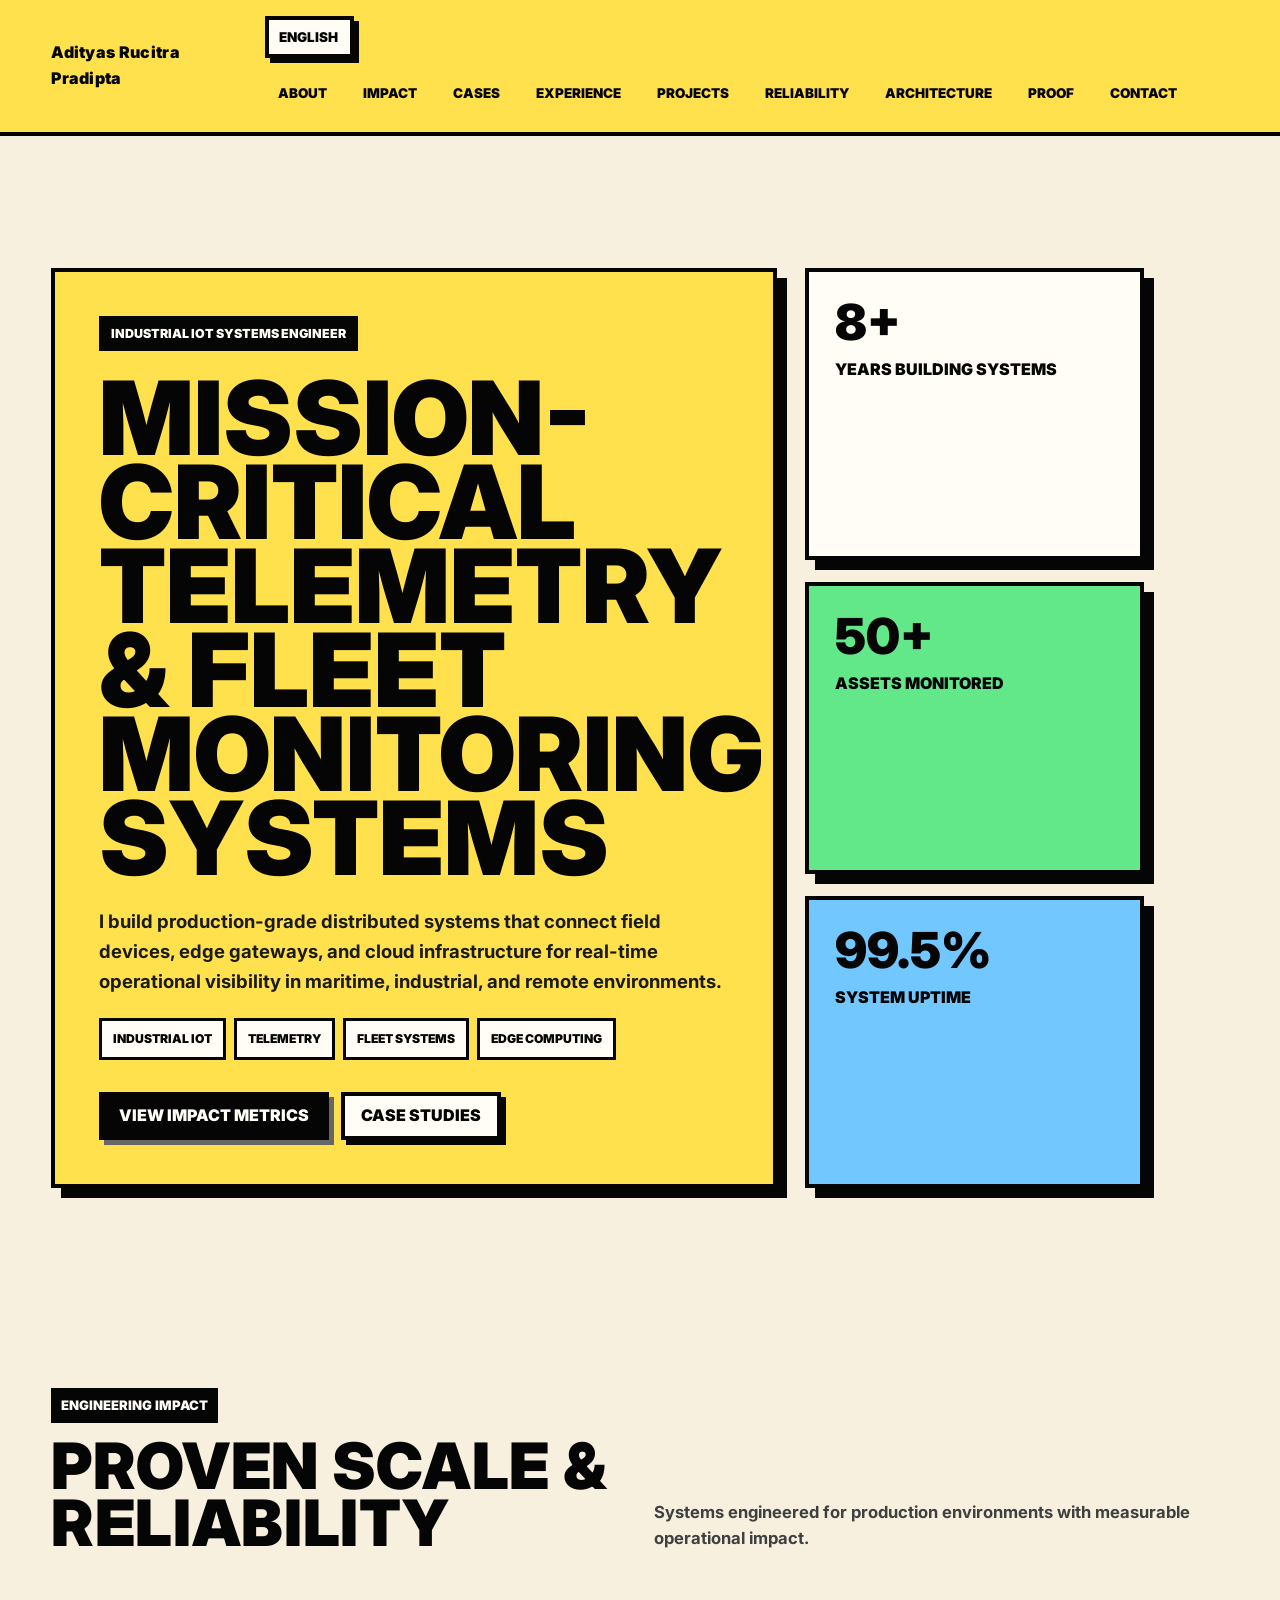
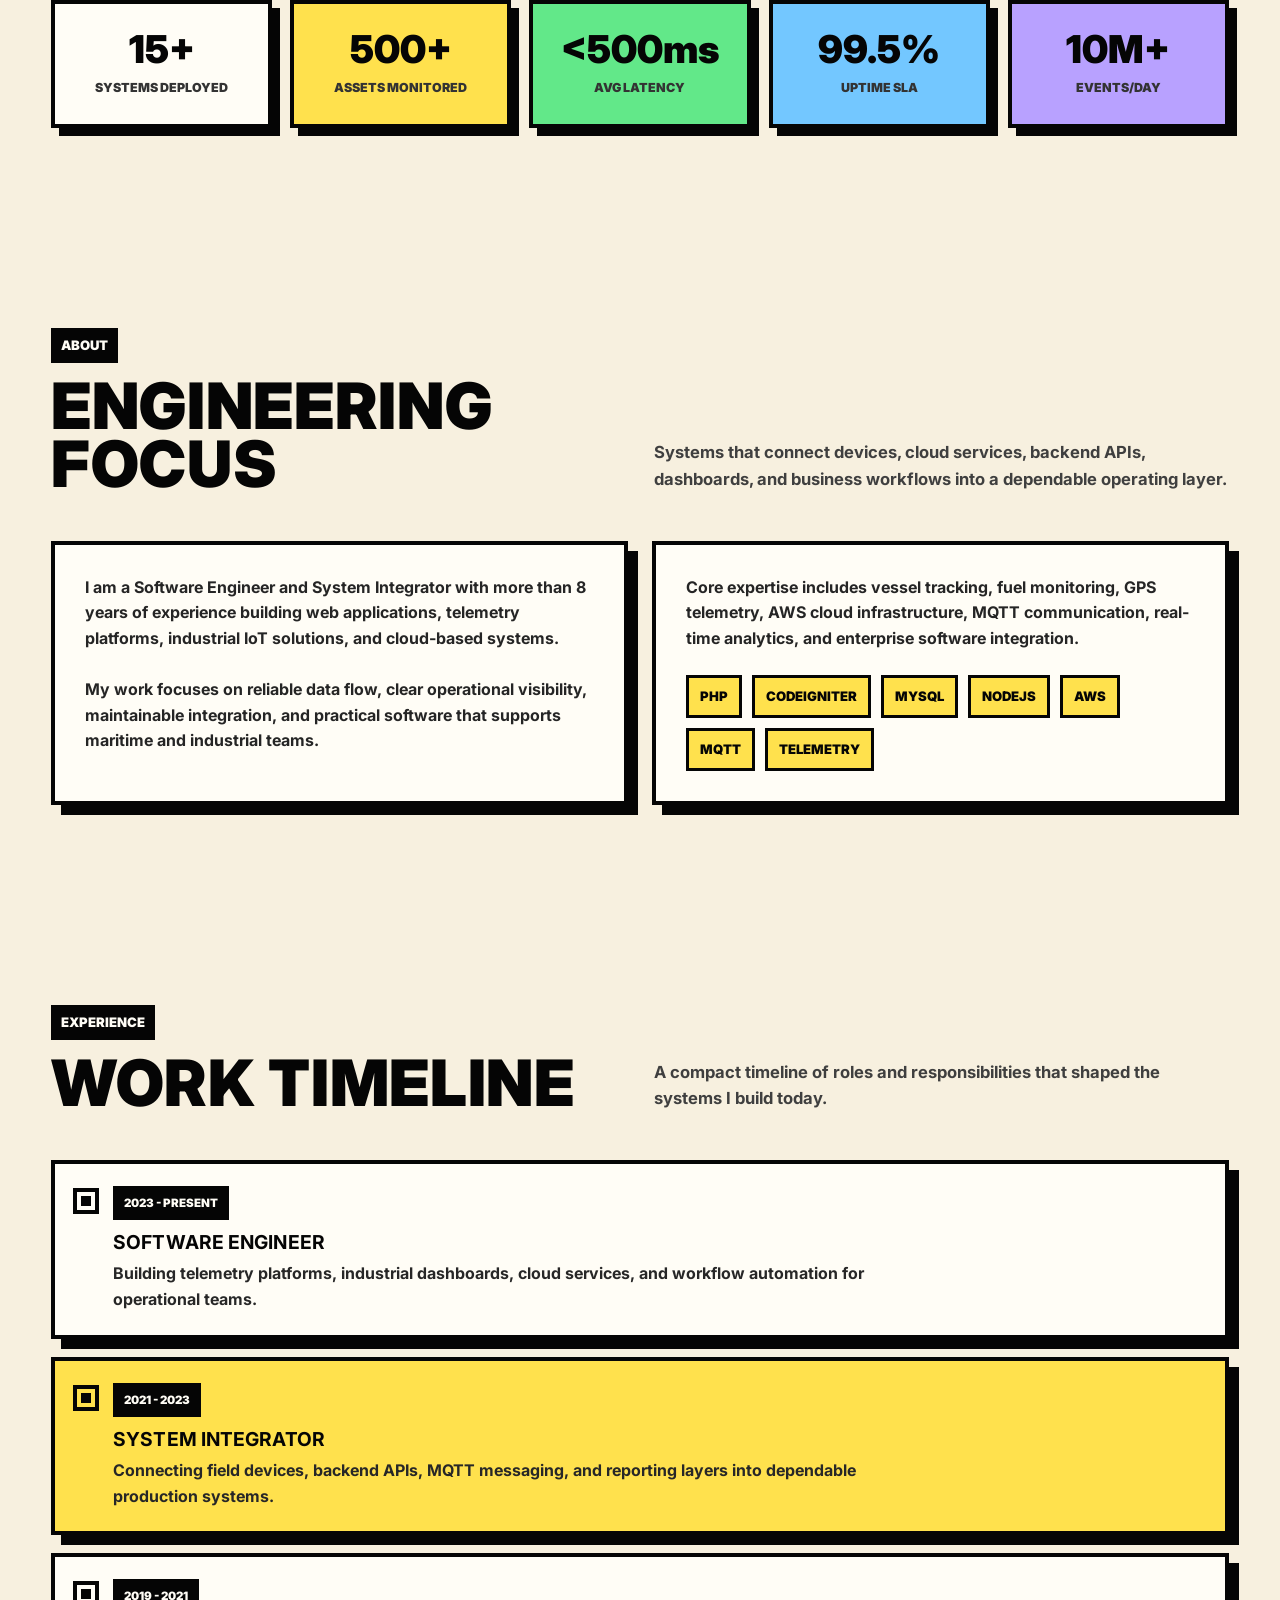
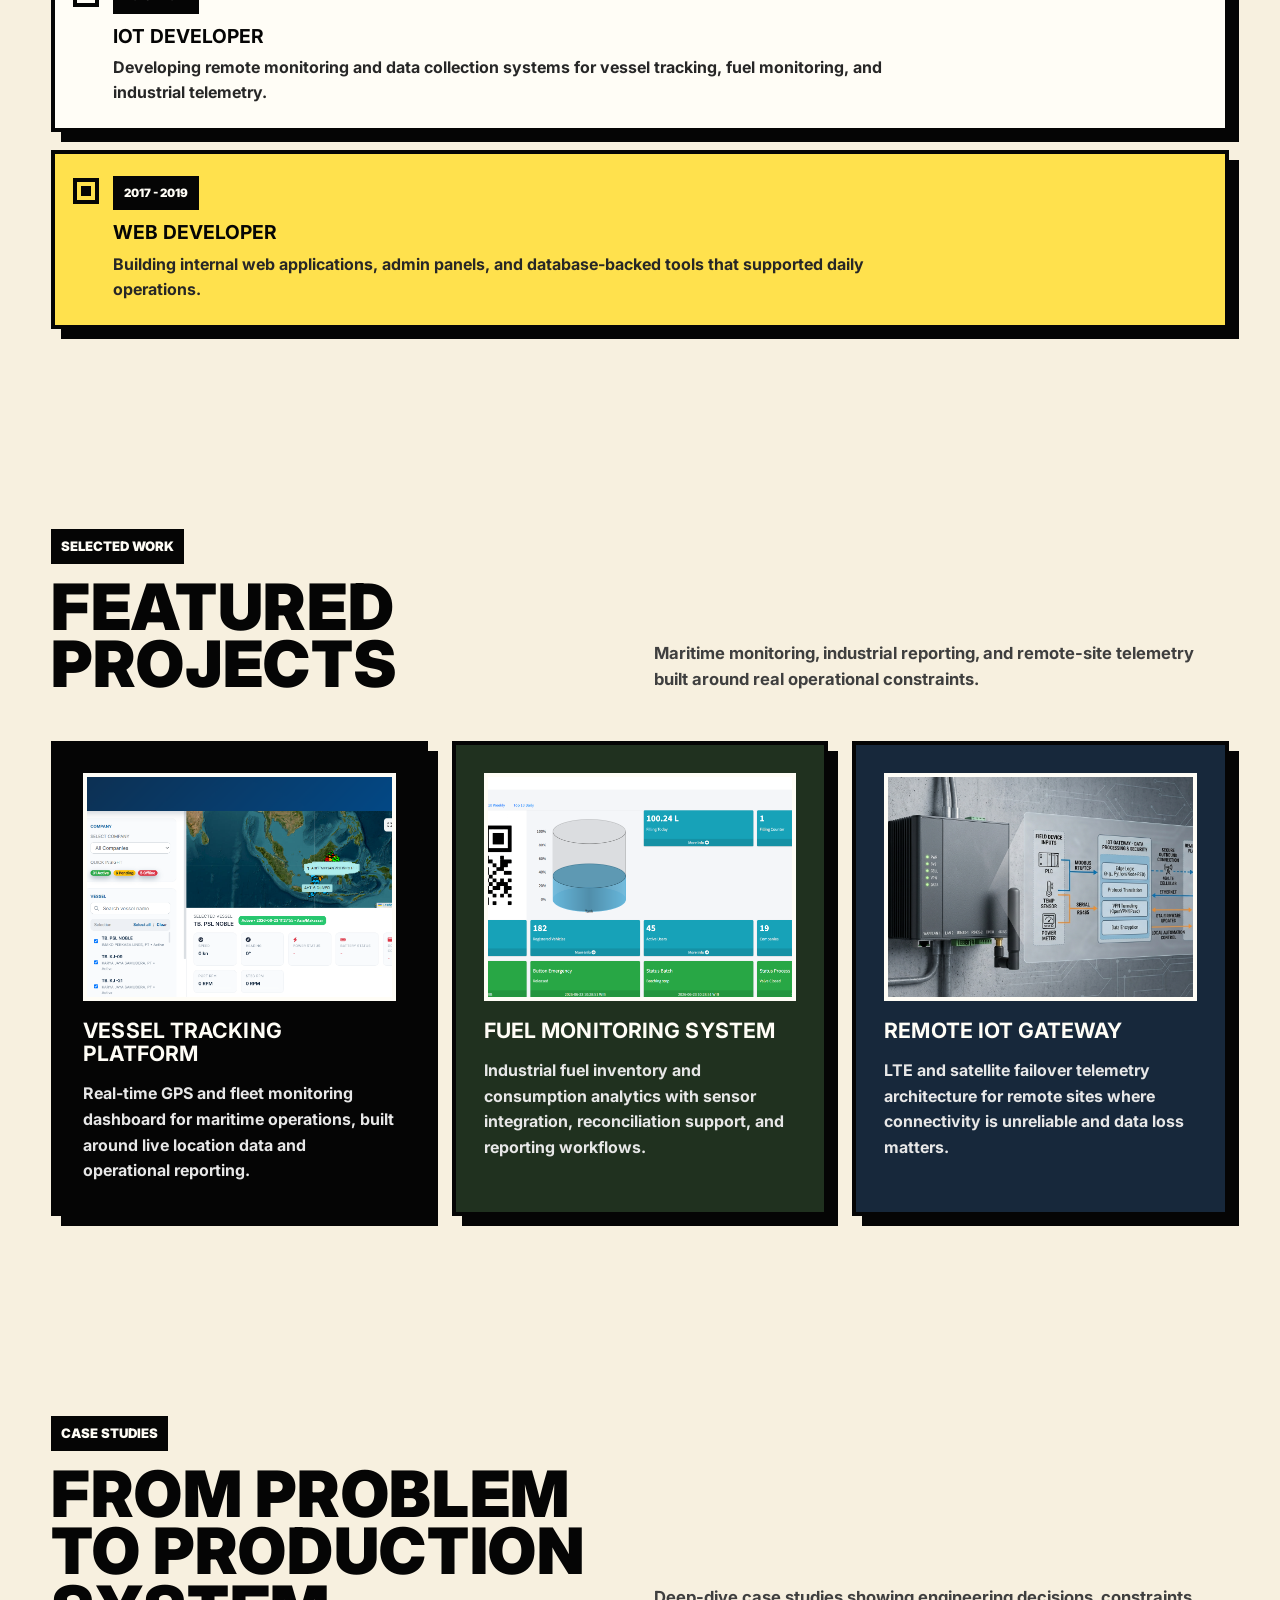
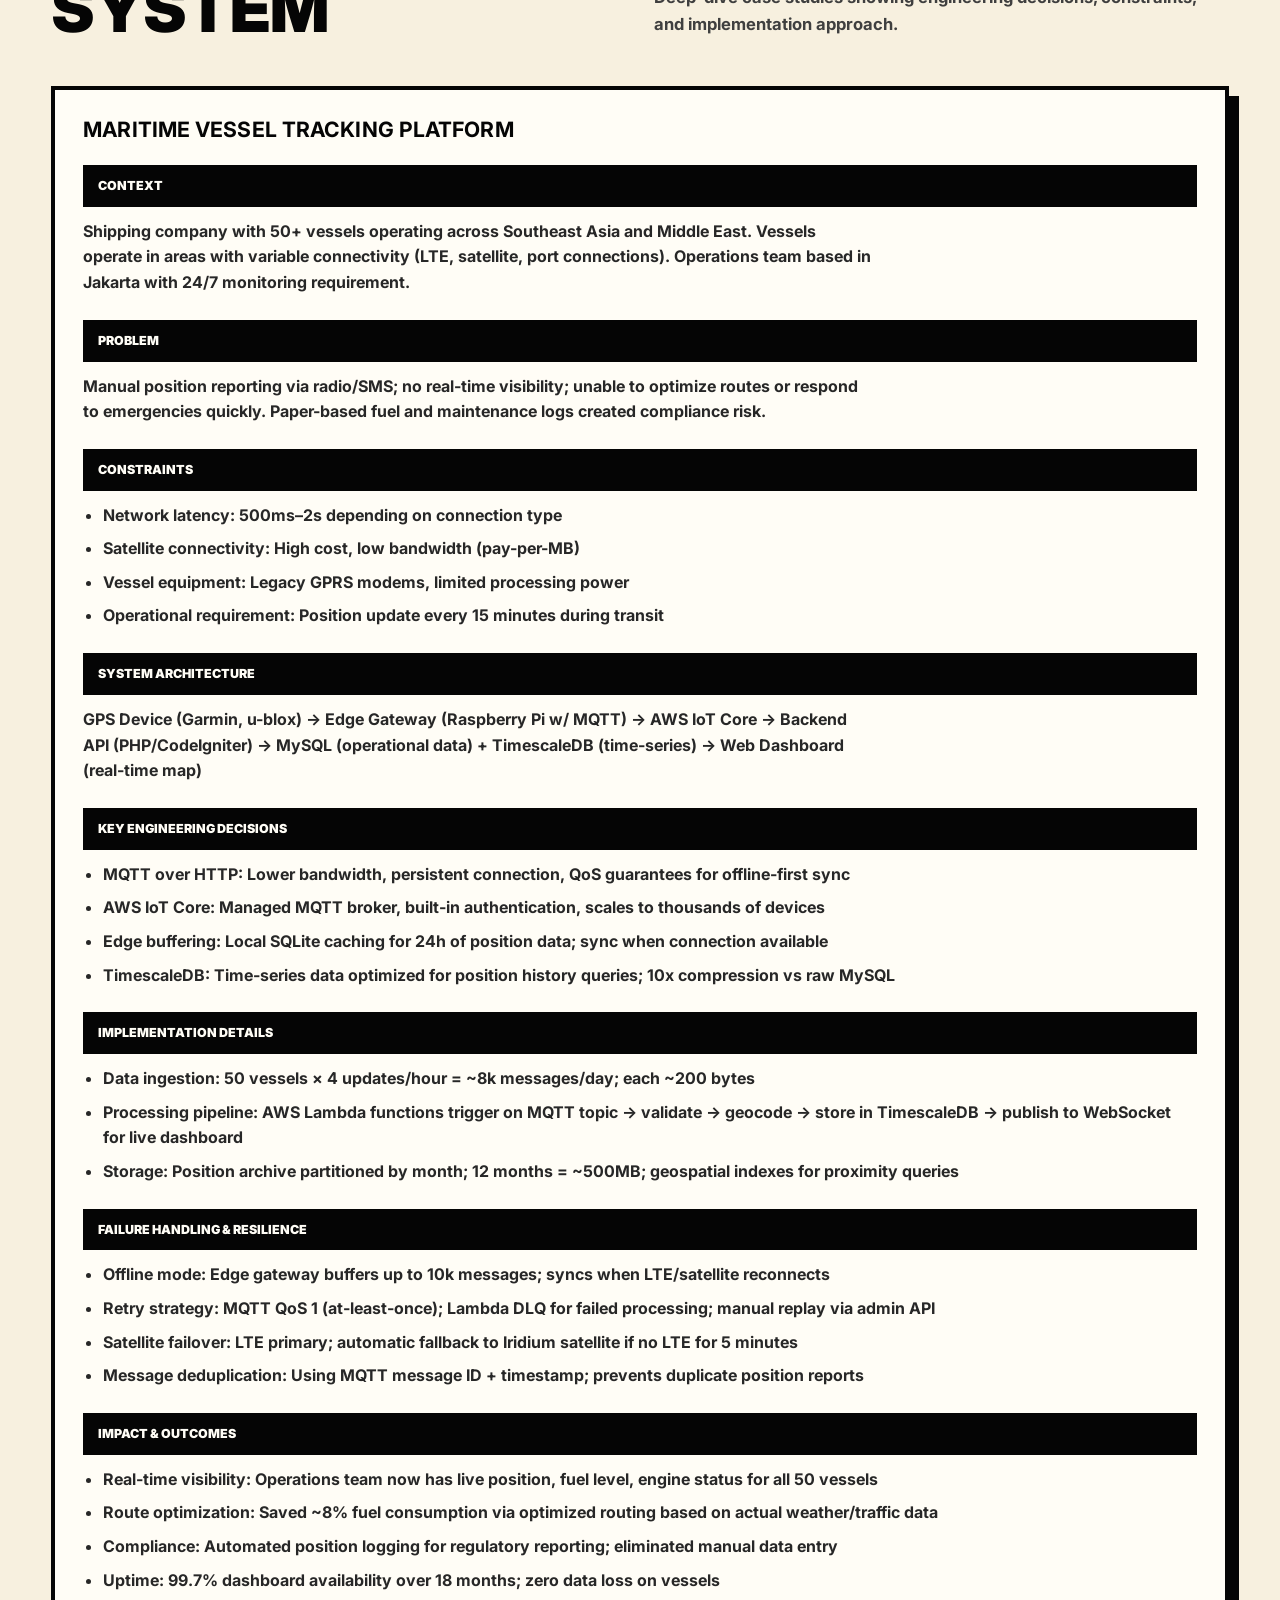
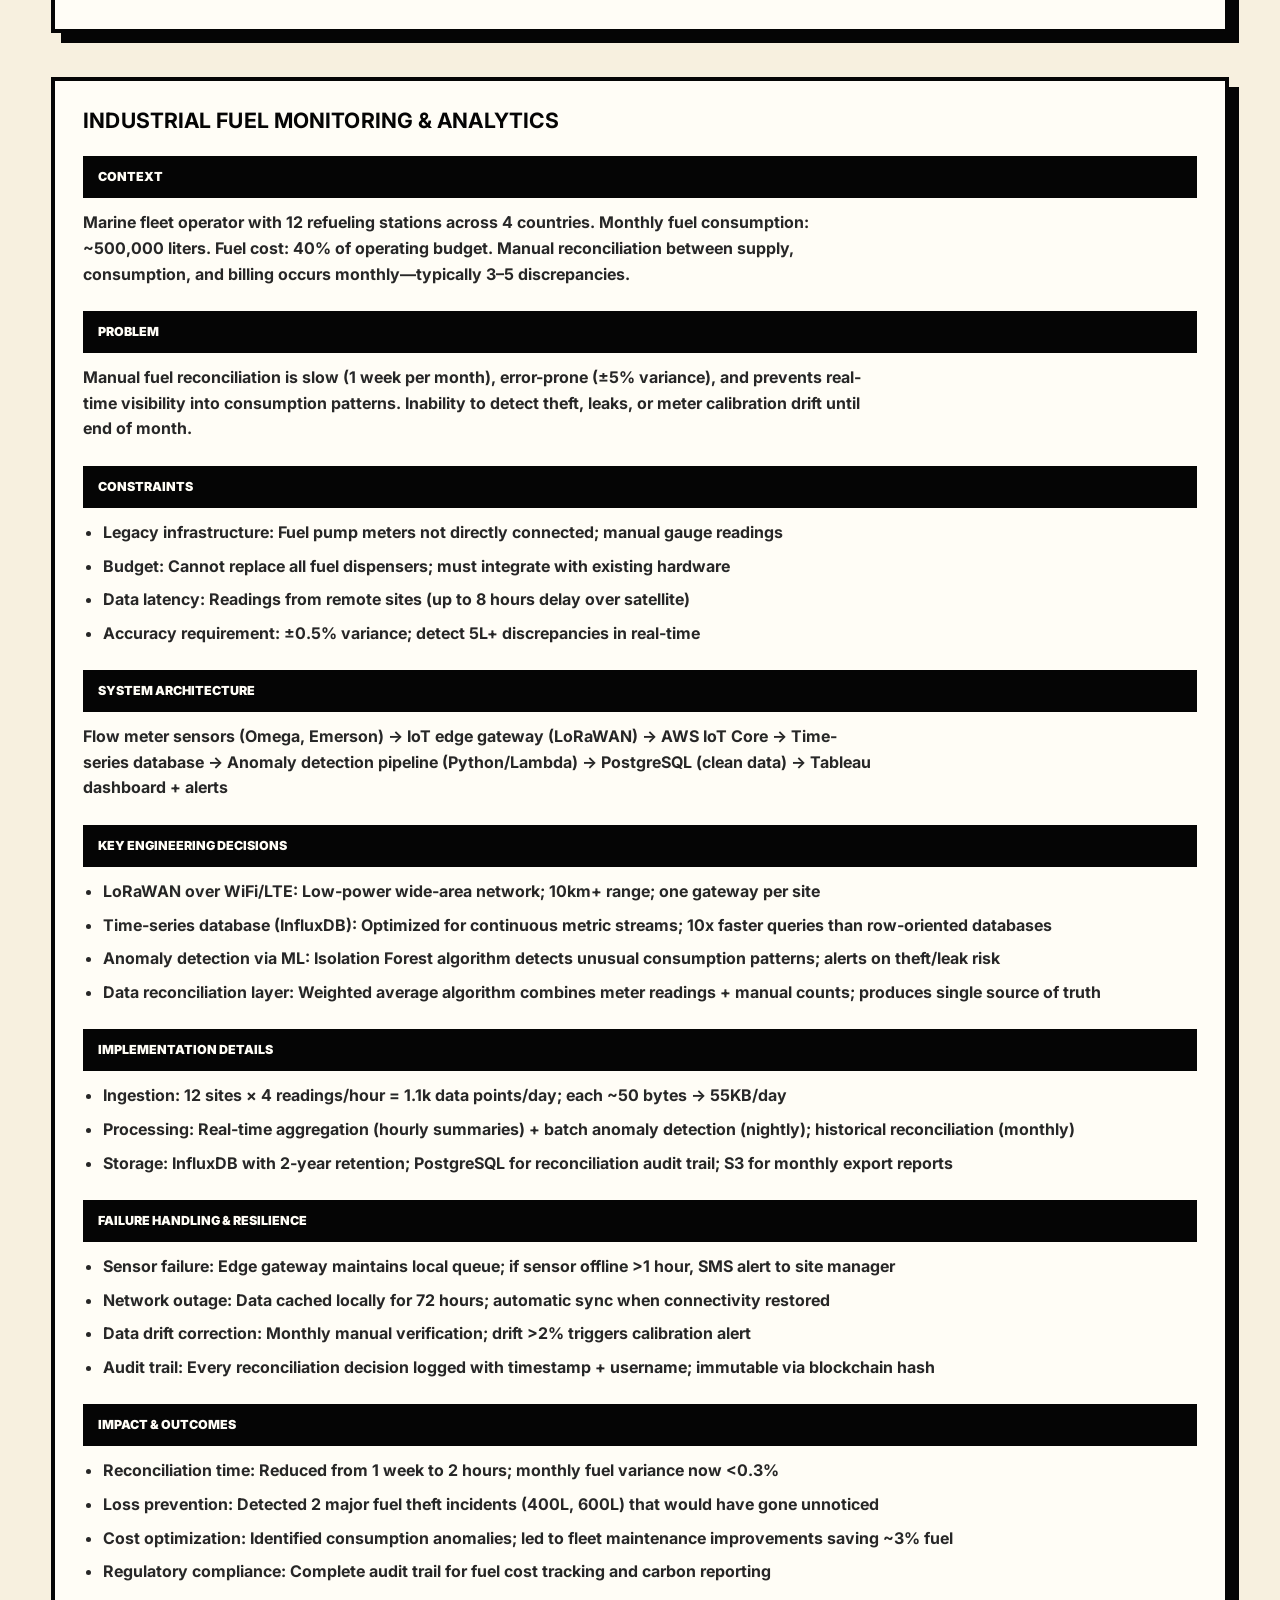
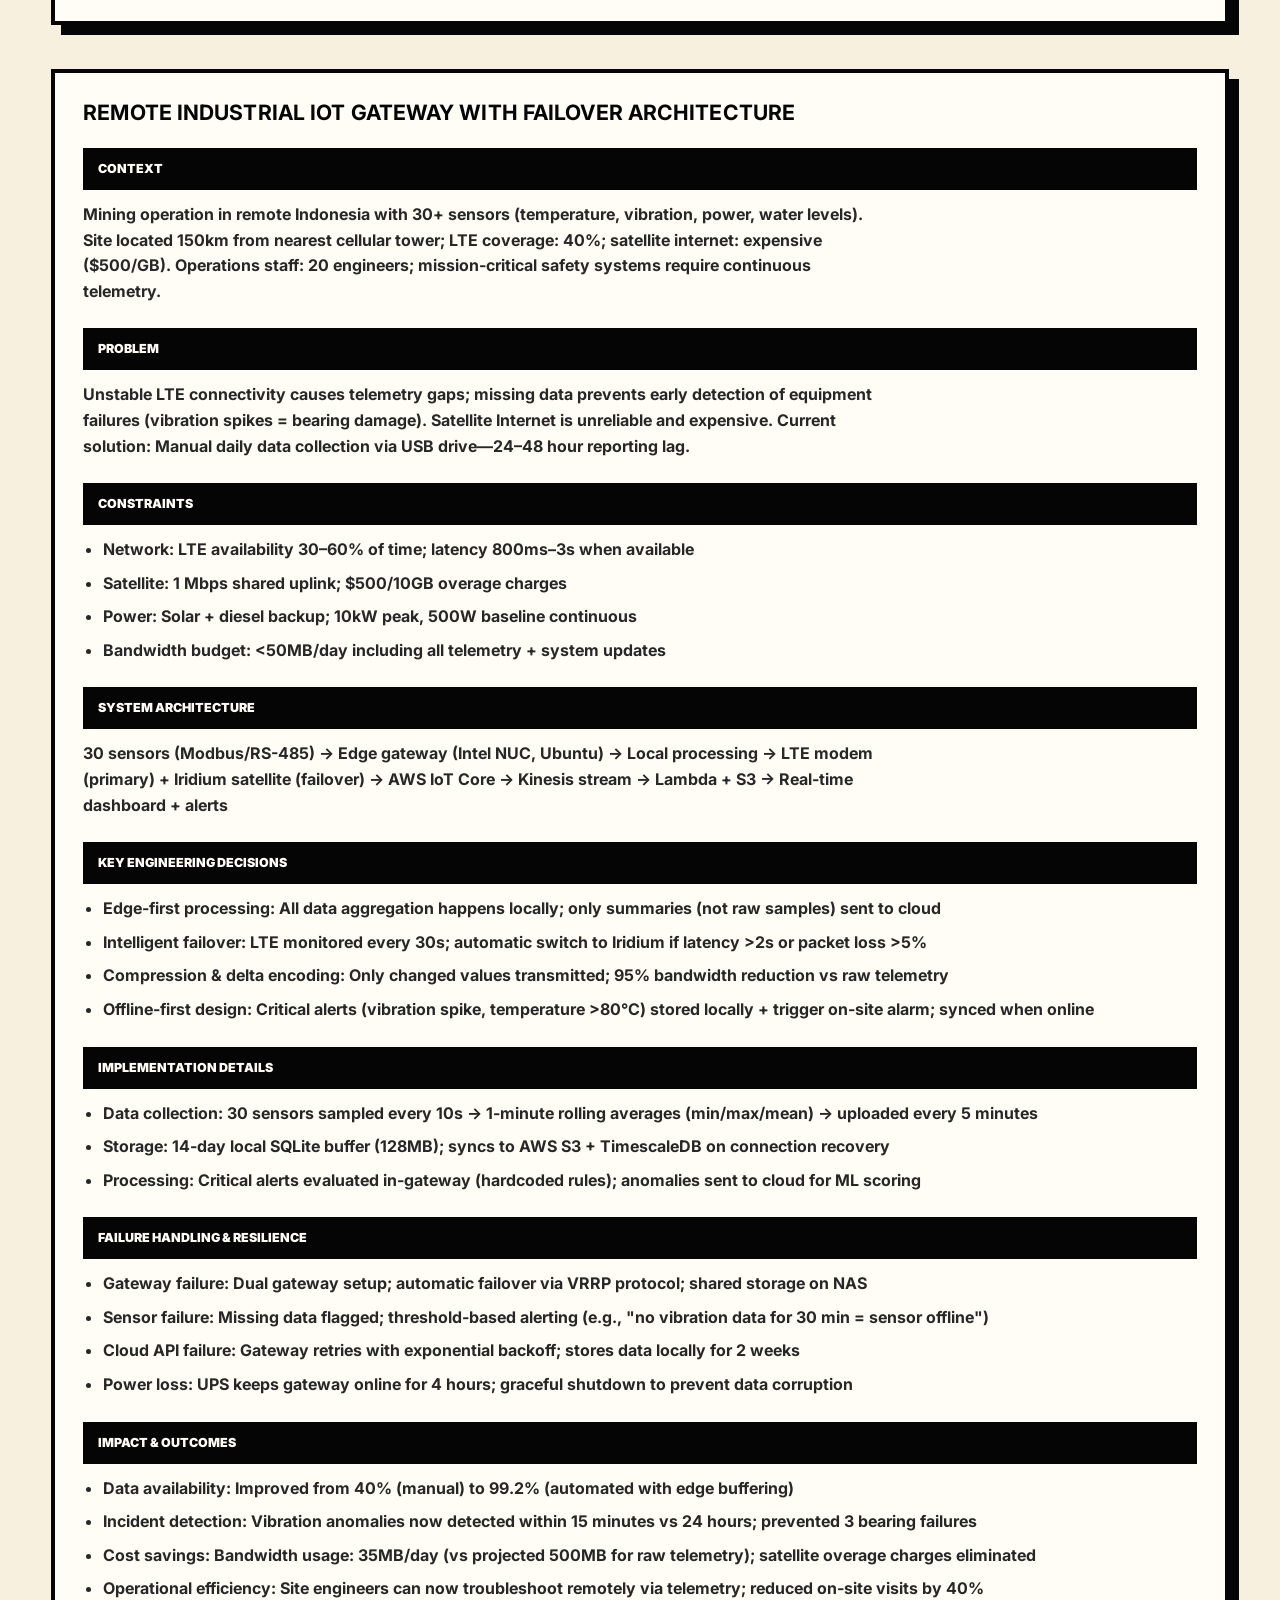
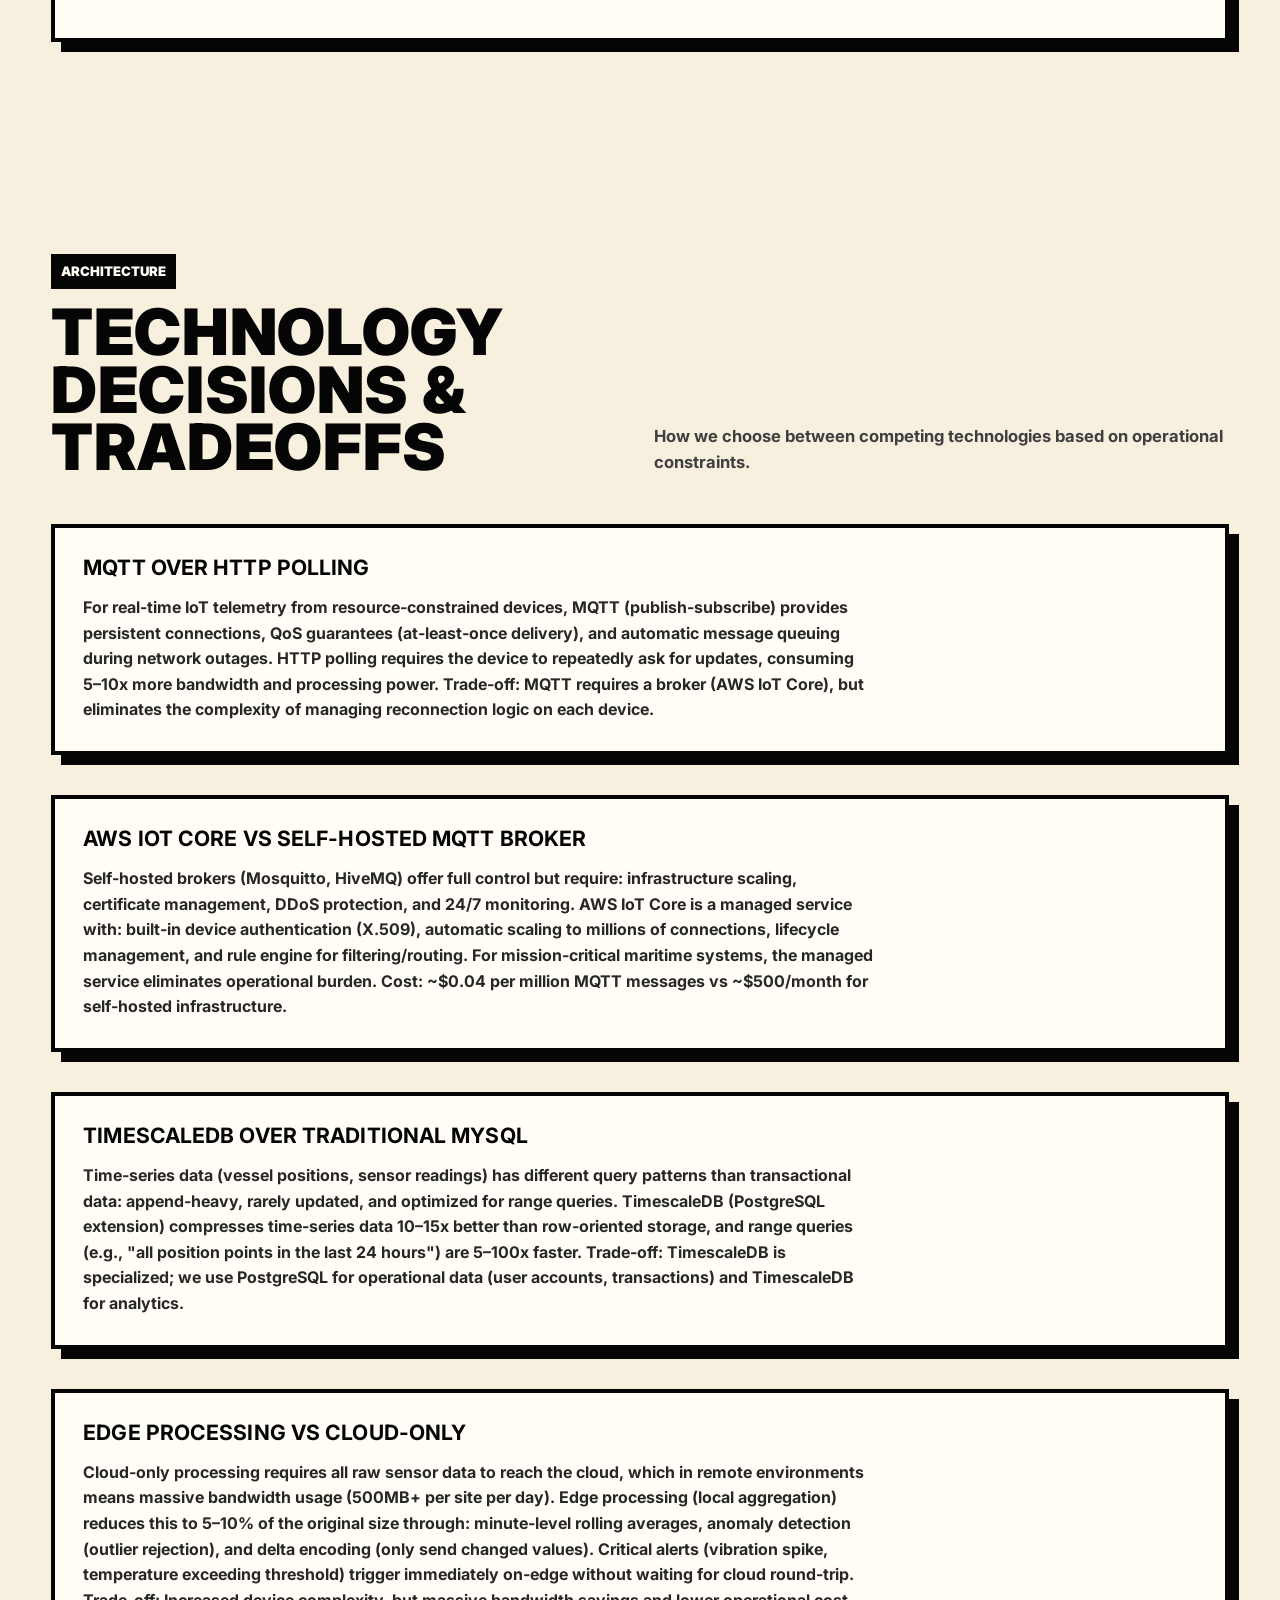
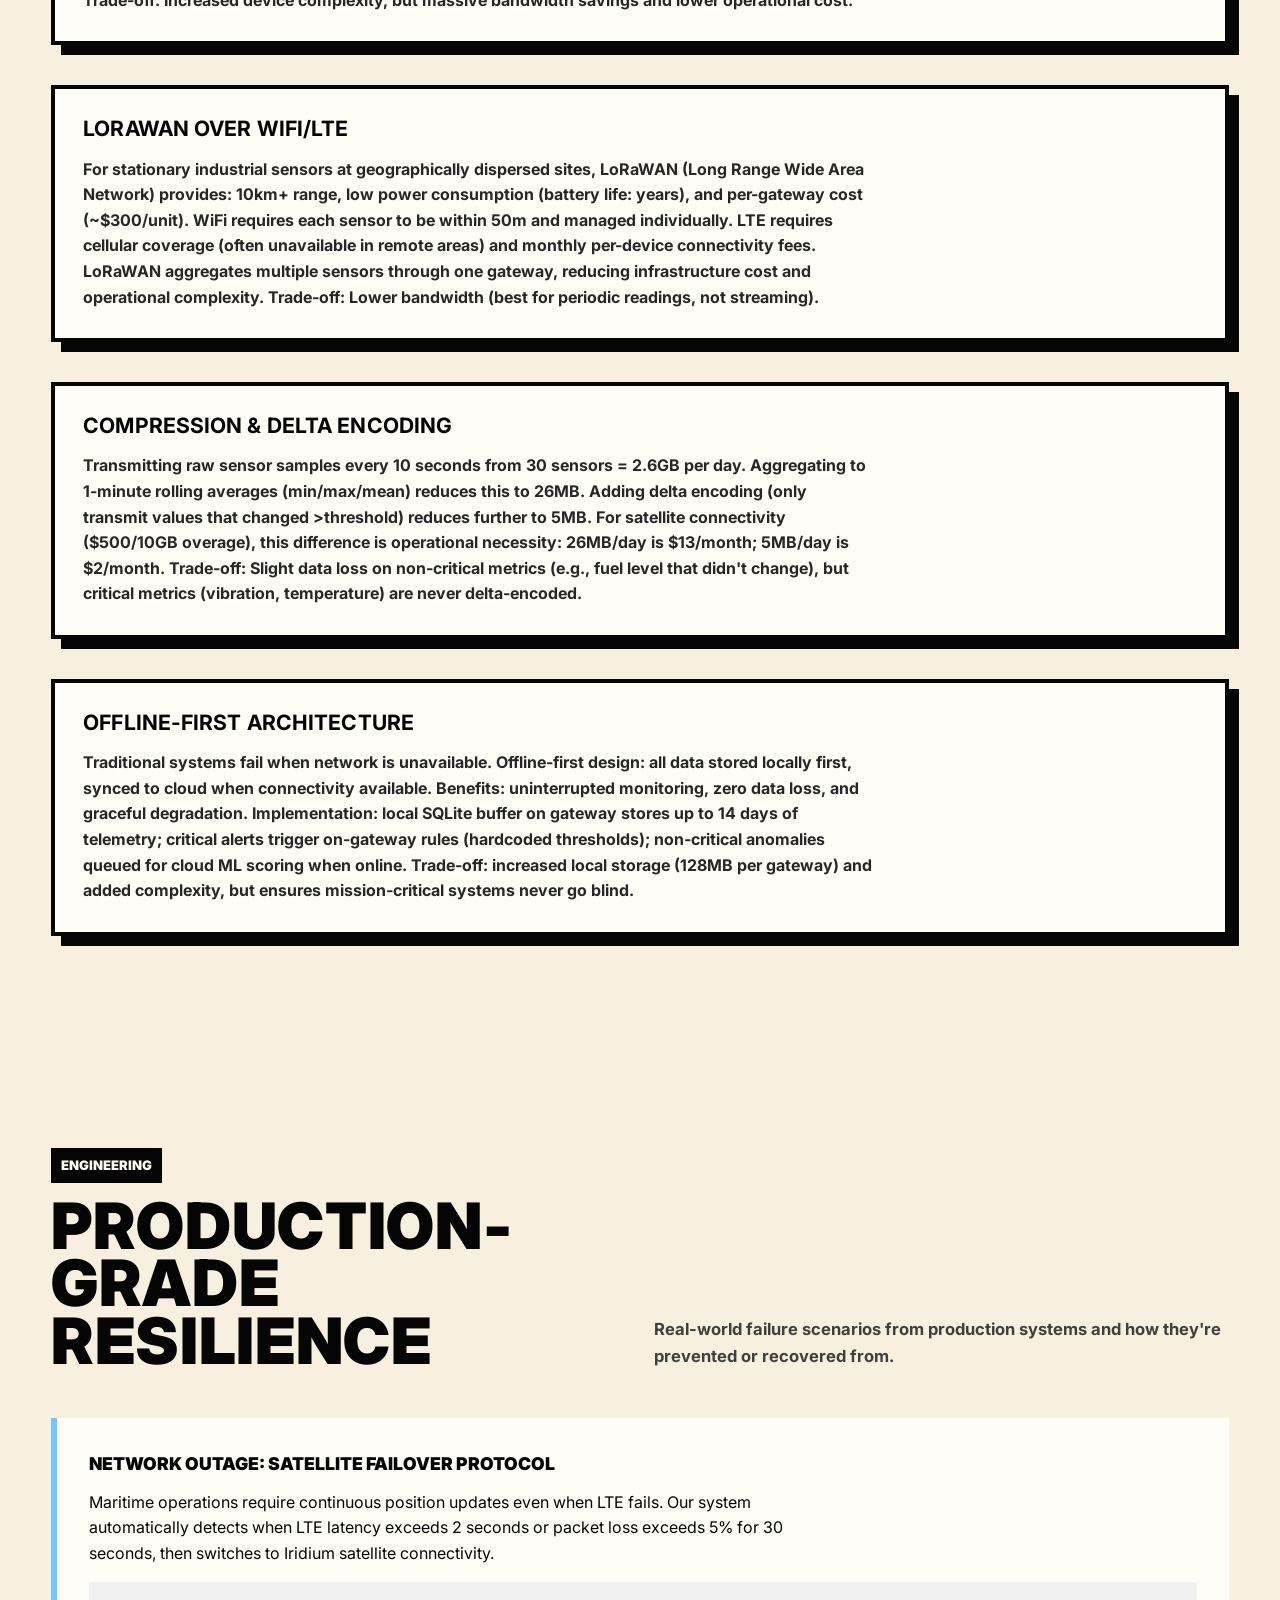
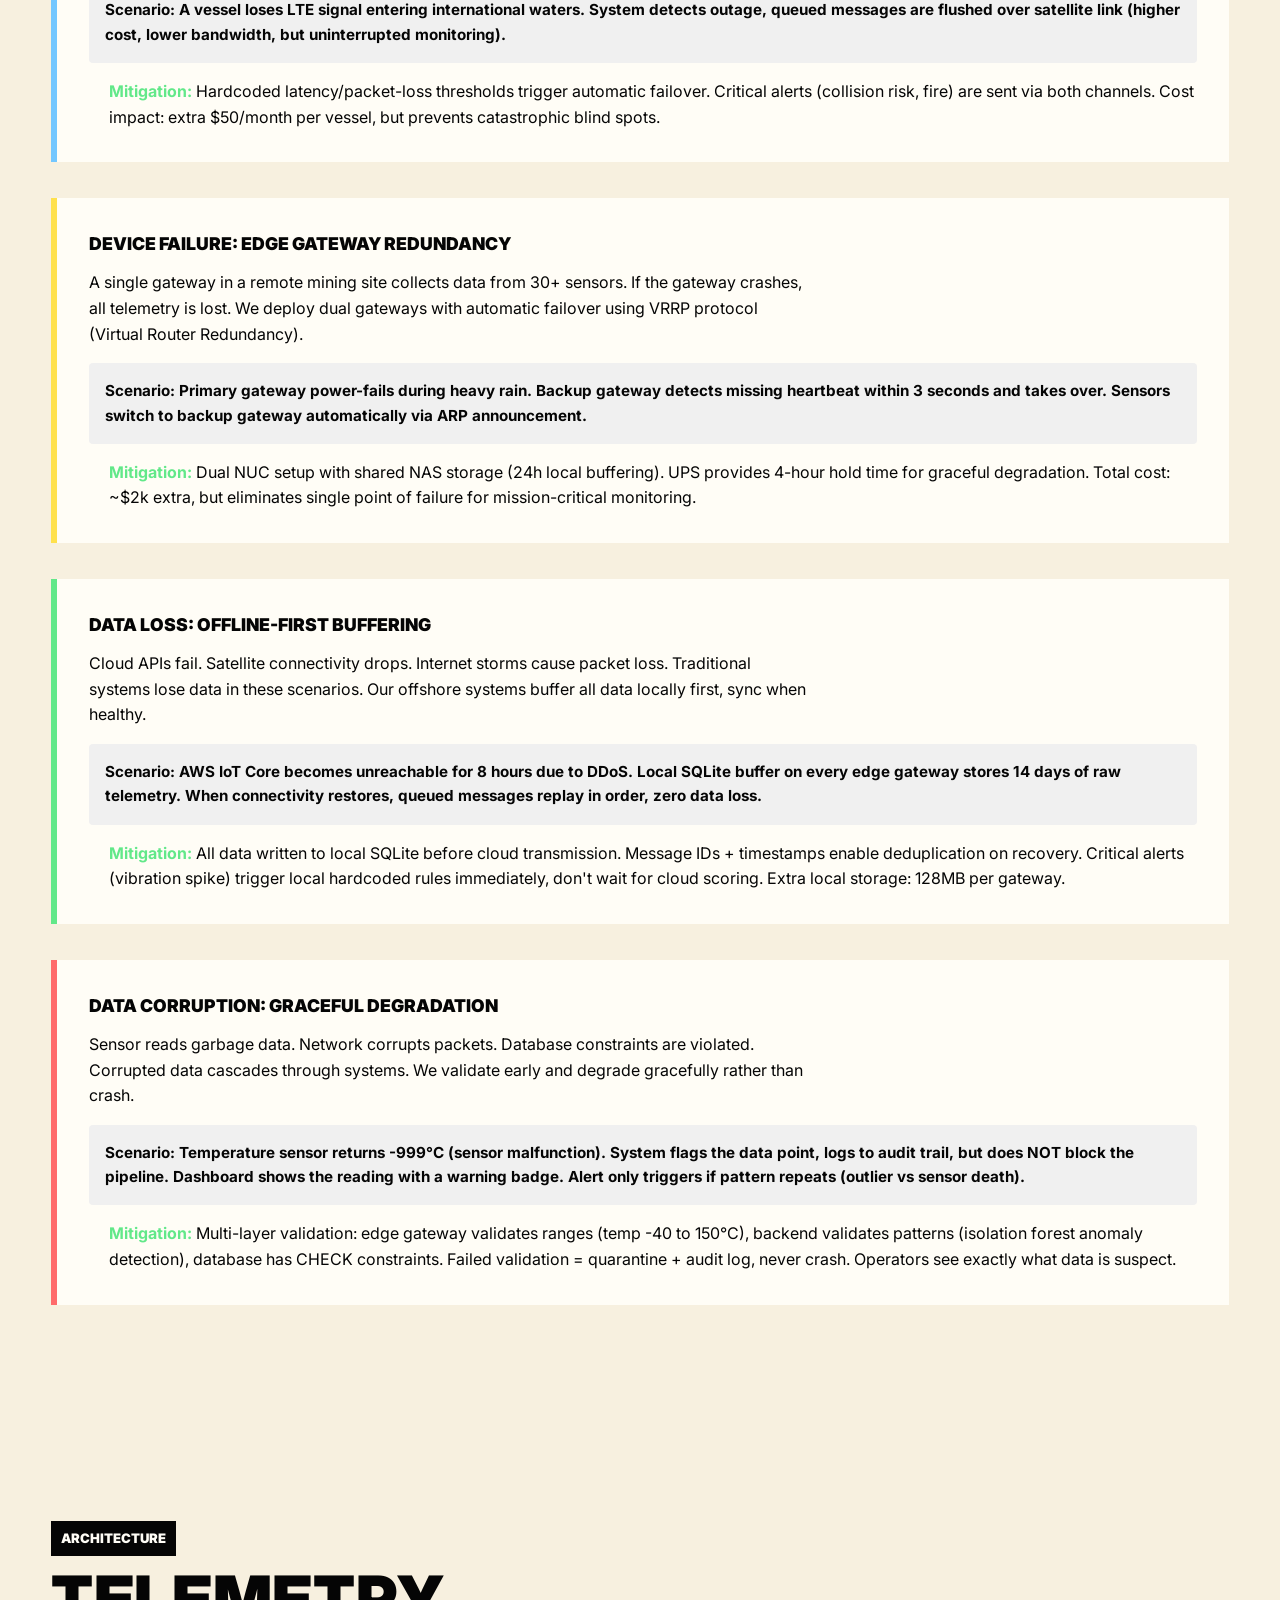
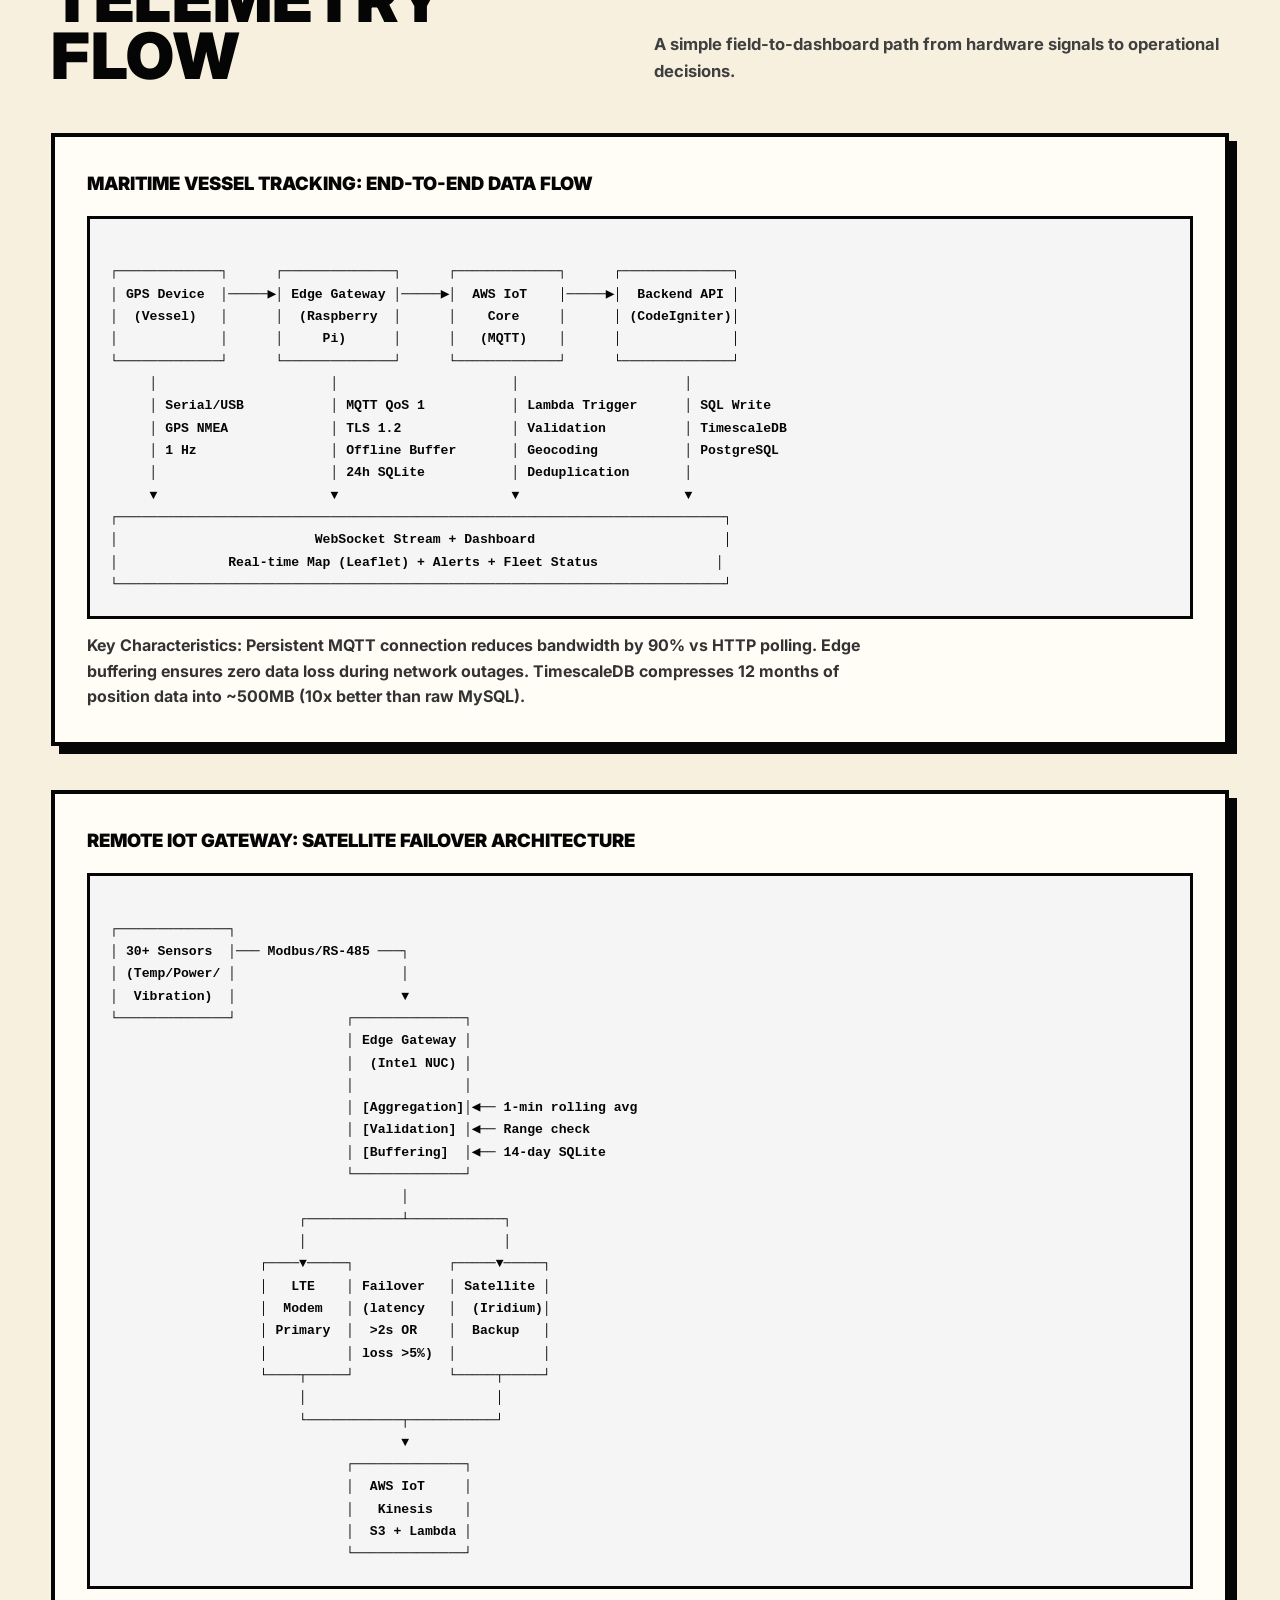
==== commit 0a21bb63: "Implement code changes to enhance functionality and improve performance" ====
--- a/index.html
+++ b/index.html
@@ -2,7 +2,7 @@
 <html lang="en">
 <head>
   <meta charset="UTF-8">
-  <meta name="viewport" content="width=device-width, initial-scale=1.0">
+  <meta name="viewport" content="width=device-width, initial-scale=1.0, viewport-fit=cover">
   <title>Adityas Rucitra Pradipta | Software Engineer</title>
   <meta name="description" content="Software Engineer and System Integrator building telemetry, IoT, vessel monitoring, cloud infrastructure, and industrial automation systems.">
   <meta property="og:title" content="Adityas Rucitra Pradipta | Software Engineer">
@@ -13,30 +13,38 @@
   <style>
     :root{--ink:#050505;--paper:#f7f0df;--white:#fffdf6;--yellow:#ffe14d;--green:#62e889;--red:#ff6b6b;--blue:#73c7ff;--purple:#b8a1ff;--muted:#3f3f3f;--shadow:10px 10px 0 var(--ink)}
     *{margin:0;padding:0;box-sizing:border-box}
-    html{scroll-behavior:smooth}
-    body{font-family:Inter,Arial,sans-serif;background:var(--paper);color:var(--ink);line-height:1.5;overflow-x:hidden}
+    html{scroll-behavior:smooth;-webkit-tap-highlight-color:transparent}
+    body{font-family:Inter,Arial,sans-serif;background:var(--paper);color:var(--ink);line-height:1.6;overflow-x:hidden;-webkit-text-size-adjust:100%}
     a{color:inherit}
     .container{width:min(1180px,92%);margin:auto}
     .neo{border:4px solid var(--ink);box-shadow:var(--shadow)}
+    h2{letter-spacing:.01em}
+    h3{letter-spacing:.005em}
+    p{max-width:72ch}
     .nav{position:sticky;top:0;z-index:20;background:var(--yellow);border-bottom:4px solid var(--ink)}
+    @supports(padding:max(0px)){.nav{padding-left:max(env(safe-area-inset-left),0px);padding-right:max(env(safe-area-inset-right),0px)}}
     .nav .container{display:flex;align-items:center;justify-content:space-between;gap:24px;padding:16px 0}
     .brand{font-weight:900;text-decoration:none;letter-spacing:.02em}
     .nav-actions{display:flex;align-items:center;gap:14px;flex-wrap:wrap}
     .nav-links{display:flex;gap:10px;flex-wrap:wrap}
-    .nav-links a{padding:8px 10px;text-decoration:none;font-size:.84rem;font-weight:900;text-transform:uppercase;border:3px solid transparent}
+    .nav-links a{padding:8px 10px;text-decoration:none;font-size:.84rem;font-weight:900;text-transform:uppercase;border:3px solid transparent;touch-action:manipulation}
     .nav-links a:hover,.nav-links a:focus-visible{background:var(--white);border-color:var(--ink);outline:none}
-    .locale-select{height:42px;background:var(--white);border:4px solid var(--ink);font:900 .84rem Inter,Arial,sans-serif;text-transform:uppercase;padding:0 10px;box-shadow:5px 5px 0 var(--ink);cursor:pointer;max-width:100%}
+    .locale-select{height:42px;background:var(--white);border:4px solid var(--ink);font:900 .84rem Inter,Arial,sans-serif;text-transform:uppercase;padding:0 10px;box-shadow:5px 5px 0 var(--ink);cursor:pointer;max-width:100%;-webkit-appearance:none;-moz-appearance:none;appearance:none;touch-action:manipulation}
     .locale-select:focus-visible{outline:3px solid var(--red);outline-offset:3px}
     main{display:block}
-    section{padding:82px 0;scroll-margin-top:90px}
+    section{padding:100px 0;scroll-margin-top:90px}
+    section > .container > .title-row{margin-bottom:48px}
+    section > .container > div:not(.title-row){margin-top:32px}
     .hero{min-height:calc(100vh - 68px);display:flex;align-items:center}
     .hero-grid{display:grid;grid-template-columns:1.2fr .8fr;gap:28px;align-items:stretch}
     .hero-main{background:var(--yellow);padding:44px;display:flex;flex-direction:column;justify-content:space-between;min-height:560px}
     .eyebrow{display:inline-block;width:max-content;max-width:100%;background:var(--ink);color:var(--white);padding:8px 12px;font-size:.78rem;font-weight:900;text-transform:uppercase;margin-bottom:26px}
     h1{font-size:clamp(3.2rem,8vw,7.8rem);line-height:.82;letter-spacing:0;font-weight:900;text-transform:uppercase;max-width:9ch}
     .lead{max-width:720px;margin-top:26px;font-size:1.16rem;font-weight:700;color:#1b1b1b}
+    .hero-tags{display:flex;flex-wrap:wrap;gap:8px;margin-top:22px}
+    .hero-tag{background:var(--white);border:3px solid var(--ink);padding:8px 11px;font-weight:900;text-transform:uppercase;font-size:.76rem;display:inline-block}
     .actions{display:flex;flex-wrap:wrap;gap:12px;margin-top:32px}
-    .button{display:inline-flex;align-items:center;justify-content:center;min-height:48px;padding:0 16px;background:var(--white);border:4px solid var(--ink);box-shadow:5px 5px 0 var(--ink);text-decoration:none;font-weight:900;text-transform:uppercase;text-align:center;transition:transform .16s ease,box-shadow .16s ease}
+    .button{display:inline-flex;align-items:center;justify-content:center;min-height:48px;padding:0 16px;background:var(--white);border:4px solid var(--ink);box-shadow:5px 5px 0 var(--ink);text-decoration:none;font-weight:900;text-transform:uppercase;text-align:center;transition:transform .16s ease,box-shadow .16s ease;touch-action:manipulation}
     .button:hover,.button:focus-visible{transform:translate(3px,3px);box-shadow:2px 2px 0 var(--ink);outline:none}
     .button.dark{background:var(--ink);color:var(--white);box-shadow:5px 5px 0 #666}
     .hero-side{display:grid;gap:22px}
@@ -62,8 +70,8 @@
     .timeline-item p{font-weight:700;color:#272727}
     .tags{display:flex;flex-wrap:wrap;gap:10px;margin-top:24px}
     .tag{background:var(--yellow);border:3px solid var(--ink);padding:8px 11px;font-weight:900;text-transform:uppercase;font-size:.82rem}
-    .grid{display:grid;grid-template-columns:repeat(3,1fr);gap:24px}
-    .project{background:var(--ink);color:var(--white);padding:28px;transition:transform .16s ease,box-shadow .16s ease}
+    .grid{display:grid;grid-template-columns:repeat(3,1fr);gap:24px;margin-top:32px}
+    .project{background:var(--ink);color:var(--white);padding:28px;transition:transform .16s ease,box-shadow .16s ease;display:flex;flex-direction:column}
     .project:hover{transform:translate(-4px,-4px);box-shadow:14px 14px 0 var(--ink)}
     .project-media{margin-bottom:18px;overflow:hidden;border:4px solid var(--white);background:#111}
     .project-media a{display:block;position:relative;cursor:pointer}
@@ -74,9 +82,25 @@
     .project p{color:#e7e7e7;font-weight:700}
     .project:nth-child(2){background:#20311f}
     .project:nth-child(3){background:#17283b}
-    .case{background:var(--white);padding:28px}
+    .case{background:var(--white);padding:28px;margin-bottom:12px}
     .case h4{display:inline-block;margin-top:20px;margin-bottom:8px;padding:5px 8px;background:var(--yellow);border:3px solid var(--ink);font-size:.72rem;font-weight:900;text-transform:uppercase}
+    .reliability-story{background:var(--white);padding:32px;margin-bottom:16px;border-left:6px solid var(--blue)}
+    .reliability-story:nth-child(2){border-left-color:var(--yellow)}
+    .reliability-story:nth-child(3){border-left-color:var(--green)}
+    .reliability-story:nth-child(4){border-left-color:var(--red)}
+    .reliability-story h4{display:block;font-size:1.1rem;font-weight:900;margin-bottom:12px;color:var(--ink);text-transform:uppercase}
+    .reliability-story .scenario{background:#f0f0f0;padding:16px;margin:16px 0;border-radius:4px;font-size:.95rem;font-weight:700}
+    .reliability-story .mitigation{margin-top:14px;padding-left:20px}
+    .reliability-story .mitigation strong{color:var(--blue)}
+    .reliability-story .mitigation:nth-child(3) strong{color:var(--yellow)}
+    .reliability-story .mitigation:nth-child(4) strong{color:var(--green)}
+    .reliability-story .mitigation:nth-child(5) strong{color:var(--red)}
     .case p{font-weight:700;color:#272727}
+    .case-section{margin-top:24px}
+    .case-section h4{display:block;margin-bottom:12px;padding:8px 12px;background:var(--ink);color:var(--white);border:3px solid var(--ink);font-size:.78rem;font-weight:900;text-transform:uppercase}
+    .case-section p{margin-bottom:12px;line-height:1.6}
+    .case-section ul{margin-left:20px;margin-top:8px}
+    .case-section li{margin-bottom:8px;font-weight:700;color:#272727}
     .flow{display:grid;grid-template-columns:repeat(6,1fr);gap:14px}
     .node{min-height:150px;background:var(--white);padding:18px;position:relative}
     .node:nth-child(odd){background:var(--yellow)}
@@ -86,10 +110,32 @@
     .node span{display:block;font-size:2rem;line-height:1;font-weight:900;margin-bottom:16px}
     .node strong{display:block;text-transform:uppercase;line-height:1.05}
     .node p{margin-top:10px;font-weight:700;color:#272727;font-size:.92rem}
+    .diagram{background:var(--white);padding:32px;margin-bottom:20px;border:4px solid var(--ink);box-shadow:8px 8px 0 var(--ink)}
+    .diagram h4{font-size:1.15rem;font-weight:900;text-transform:uppercase;margin-bottom:18px;color:var(--ink)}
+    .diagram pre{background:#f5f5f5;border:3px solid var(--ink);padding:20px;overflow-x:auto;font-family:monospace;font-size:.82rem;line-height:1.7;font-weight:600;white-space:pre;-webkit-overflow-scrolling:touch}
+    .diagram p{margin-top:14px;font-weight:700;color:#333}
+    .proof-links{display:grid;grid-template-columns:repeat(2,1fr);gap:18px;margin-top:28px}
+    .proof-card{background:var(--white);border:4px solid var(--ink);padding:24px;box-shadow:6px 6px 0 var(--ink);transition:transform .16s ease,box-shadow .16s ease}
+    .proof-card:hover{transform:translate(-2px,-2px);box-shadow:8px 8px 0 var(--ink)}
+    .proof-card h4{font-size:1.05rem;font-weight:900;text-transform:uppercase;margin-bottom:10px}
+    .proof-card p{font-weight:700;color:#444;margin-bottom:14px;font-size:.92rem}
+    .proof-card a{display:inline-block;margin-top:8px;padding:8px 14px;background:var(--yellow);border:3px solid var(--ink);font-weight:900;text-transform:uppercase;font-size:.78rem;text-decoration:none;box-shadow:3px 3px 0 var(--ink);transition:transform .12s ease}
+    .proof-card a:hover{transform:translate(2px,2px);box-shadow:1px 1px 0 var(--ink)}
     .contact{background:var(--red);padding:34px;display:grid;grid-template-columns:1fr auto;gap:24px;align-items:center}
     .contact p{font-weight:800;margin-top:12px}
+    .impact-metrics{display:grid;grid-template-columns:repeat(5,1fr);gap:18px;margin-top:26px}
+    @media(max-width:1180px){.impact-metrics{grid-template-columns:repeat(3,1fr)}}
+    @media(max-width:700px){.impact-metrics{grid-template-columns:repeat(2,1fr)}}
+    @media(max-width:430px){.impact-metrics{grid-template-columns:1fr}}
+    .metric-card{background:var(--white);padding:26px;text-align:center;border:4px solid var(--ink);box-shadow:8px 8px 0 var(--ink)}
+    .metric-card:nth-child(2){background:var(--yellow)}
+    .metric-card:nth-child(3){background:var(--green)}
+    .metric-card:nth-child(4){background:var(--blue)}
+    .metric-card:nth-child(5){background:var(--purple)}
+    .metric-value{display:block;font-size:2.4rem;line-height:1;font-weight:900;margin-bottom:10px}
+    .metric-label{display:block;font-size:.78rem;font-weight:900;text-transform:uppercase;color:#333}
     .socials{display:flex;flex-wrap:wrap;gap:12px}
-    .social{background:var(--white);border:4px solid var(--ink);box-shadow:5px 5px 0 var(--ink);padding:10px 14px;text-decoration:none;font-weight:900;text-transform:uppercase;text-align:center;transition:transform .16s ease,box-shadow .16s ease}
+    .social{background:var(--white);border:4px solid var(--ink);box-shadow:5px 5px 0 var(--ink);padding:10px 14px;text-decoration:none;font-weight:900;text-transform:uppercase;text-align:center;transition:transform .16s ease,box-shadow .16s ease;touch-action:manipulation}
     .social:hover,.social:focus-visible{transform:translate(3px,3px);box-shadow:2px 2px 0 var(--ink);outline:none}
     footer{padding:28px 0;text-align:center;font-weight:900;border-top:4px solid var(--ink);background:var(--white)}
         @media(max-width:1180px){
@@ -108,15 +154,20 @@
       .hero-main{min-height:auto;padding:30px}
       .grid,.flow{grid-template-columns:1fr}
       .contact{align-items:start}
-      section{padding:58px 0}
+      section{padding:70px 0}
+      section > .container > .title-row{margin-bottom:36px}
       .stat strong{font-size:2.5rem}
+      .reliability-story{padding:24px}
+      .proof-links{grid-template-columns:1fr}
+      .diagram{padding:18px}
+      .diagram pre{font-size:.58rem;padding:10px;line-height:1.4;max-width:100%;word-break:break-all}
     }
     @media(max-width:700px){
       .container{width:min(100% - 28px,1180px)}
       .nav .container{gap:12px;padding:12px 0}
       .brand{font-size:.94rem}
-      .nav-links{display:grid;grid-template-columns:repeat(2,minmax(0,1fr));gap:8px}
-      .nav-links a{justify-content:center;background:var(--white);border-color:var(--ink);font-size:.76rem;padding:8px 6px}
+      .nav-links{display:grid;grid-template-columns:repeat(3,minmax(0,1fr));gap:6px}
+      .nav-links a{justify-content:center;background:var(--white);border-color:var(--ink);font-size:.68rem;padding:8px 4px;min-height:44px;display:flex;align-items:center}
       .locale-select{width:100%;height:46px}
       .hero{padding-top:28px}
       .hero-main{padding:22px}
@@ -128,16 +179,29 @@
       .node{min-height:auto}
       .socials,.actions{width:100%}
       .button,.social{width:100%;min-height:52px}
+      .diagram{padding:20px}
+      .diagram h4{font-size:.95rem}
+      .diagram pre{font-size:.62rem;padding:12px;line-height:1.5}
+      .diagram p{font-size:.88rem}
     }
     @media(max-width:430px){
       :root{--shadow:6px 6px 0 var(--ink)}
       .container{width:min(100% - 22px,1180px)}
-      .nav-links{grid-template-columns:1fr}
+      .nav-links{grid-template-columns:repeat(2,minmax(0,1fr));gap:6px}
+      .nav-links a{font-size:.64rem;padding:6px 4px}
       .hero-main{padding:18px}
       .stat{padding:20px}
       .label{font-size:.74rem}
       .tag{font-size:.76rem;padding:7px 9px}
+      .hero-tag{font-size:.68rem;padding:6px 9px}
       .card,.project,.case,.contact{padding:18px}
+      .timeline-item{padding:16px}
+      .metric-card{padding:20px}
+      .metric-value{font-size:2rem}
+      .proof-card{padding:20px}
+      .proof-card h4{font-size:.92rem}
+      .proof-card p{font-size:.86rem}
+      .proof-card a{font-size:.72rem;padding:8px 12px}
     }
   </style>
 </head>
@@ -152,10 +216,13 @@
         </select>
         <div class="nav-links">
           <a href="#about" data-i18n="navAbout">About</a>
+          <a href="#impact" data-i18n="navImpact">Impact</a>
+          <a href="#cases" data-i18n="navCases">Cases</a>
           <a href="#experience" data-i18n="navExperience">Experience</a>
           <a href="#projects" data-i18n="navProjects">Projects</a>
-          <a href="#cases" data-i18n="navCases">Cases</a>
+          <a href="#reliability" data-i18n="navReliability">Reliability</a>
           <a href="#architecture" data-i18n="navArchitecture">Architecture</a>
+          <a href="#proof" data-i18n="navProof">Proof</a>
           <a href="#contact" data-i18n="navContact">Contact</a>
         </div>
       </div>
@@ -168,20 +235,57 @@
         <div class="hero-grid">
           <div class="hero-main neo">
             <div>
-              <p class="eyebrow" data-i18n="heroEyebrow">Software Engineer / System Integrator / IoT Developer</p>
-              <h1>Adityas Rucitra Pradipta</h1>
-              <p class="lead" data-i18n="heroLead">I build telemetry platforms, vessel monitoring systems, industrial IoT solutions, cloud infrastructure, and enterprise software for maritime and industrial operations.</p>
+              <p class="eyebrow" data-i18n="heroEyebrow">Industrial IoT Systems Engineer</p>
+              <h1>Mission-Critical Telemetry & Fleet Monitoring Systems</h1>
+              <p class="lead" data-i18n="heroLead">I build production-grade distributed systems that connect field devices, edge gateways, and cloud infrastructure for real-time operational visibility in maritime, industrial, and remote environments.</p>
+              <div class="hero-tags" style="margin-top:22px;display:flex;flex-wrap:wrap;gap:8px;">
+                <span class="hero-tag" data-i18n="tagIoT">Industrial IoT</span>
+                <span class="hero-tag" data-i18n="tagTelemetry">Telemetry</span>
+                <span class="hero-tag" data-i18n="tagFleet">Fleet Systems</span>
+                <span class="hero-tag" data-i18n="tagEdge">Edge Computing</span>
+              </div>
             </div>
             <div class="actions">
-              <a class="button dark" href="mailto:adityasrucitra@gmail.com" data-i18n="heroCta">Start a Conversation</a>
-              <a class="button" href="#projects" data-i18n="heroWork">View Work</a>
+              <a class="button dark" href="#impact" data-i18n="heroCta">View Impact Metrics</a>
+              <a class="button" href="#cases" data-i18n="heroWork">Case Studies</a>
             </div>
           </div>
           <aside class="hero-side" aria-label="Professional highlights" data-i18n-aria-label="highlightsAria">
-            <div class="stat neo"><strong>8+</strong><span data-i18n="statExperience">Years Experience</span></div>
-            <div class="stat neo"><strong>B2B</strong><span data-i18n="statSoftware">Operational Software</span></div>
-            <div class="stat neo"><strong>24/7</strong><span data-i18n="statTelemetry">Telemetry Systems</span></div>
+            <div class="stat neo"><strong>8+</strong><span data-i18n="statExperience">Years Building Systems</span></div>
+            <div class="stat neo"><strong>50+</strong><span data-i18n="statDevices">Assets Monitored</span></div>
+            <div class="stat neo"><strong>99.5%</strong><span data-i18n="statUptime">System Uptime</span></div>
           </aside>
+        </div>
+      </div>
+    </section>
+
+    <section id="impact">
+      <div class="container">
+        <div class="title-row">
+          <div><span class="label" data-i18n="impactLabel">Engineering Impact</span><h2 class="title" data-i18n="impactTitle">Proven Scale & Reliability</h2></div>
+          <p class="section-copy" data-i18n="impactIntro">Systems engineered for production environments with measurable operational impact.</p>
+        </div>
+        <div class="impact-metrics">
+          <div class="metric-card neo">
+            <span class="metric-value" data-i18n="metricSystems">15+</span>
+            <span class="metric-label" data-i18n="metricSystemsLabel">Systems Deployed</span>
+          </div>
+          <div class="metric-card neo">
+            <span class="metric-value" data-i18n="metricAssets">500+</span>
+            <span class="metric-label" data-i18n="metricAssetsLabel">Assets Monitored</span>
+          </div>
+          <div class="metric-card neo">
+            <span class="metric-value" data-i18n="metricLatency">&lt;500ms</span>
+            <span class="metric-label" data-i18n="metricLatencyLabel">Avg Latency</span>
+          </div>
+          <div class="metric-card neo">
+            <span class="metric-value" data-i18n="metricUptime">99.5%</span>
+            <span class="metric-label" data-i18n="metricUptimeLabel">Uptime SLA</span>
+          </div>
+          <div class="metric-card neo">
+            <span class="metric-value" data-i18n="metricThroughput">10M+</span>
+            <span class="metric-label" data-i18n="metricThroughputLabel">Events/Day</span>
+          </div>
         </div>
       </div>
     </section>
@@ -289,28 +393,296 @@
     <section id="cases">
       <div class="container">
         <div class="title-row">
-          <div><span class="label" data-i18n="casesLabel">Case Studies</span><h2 class="title" data-i18n="casesTitle">Problem To System</h2></div>
-          <p class="section-copy" data-i18n="casesIntro">Each project starts from a field problem, then turns device data into useful visibility.</p>
-        </div>
-        <div class="grid">
+          <div><span class="label" data-i18n="casesLabel">Case Studies</span><h2 class="title" data-i18n="casesTitle">From Problem to Production System</h2></div>
+          <p class="section-copy" data-i18n="casesIntro">Deep-dive case studies showing engineering decisions, constraints, and implementation approach.</p>
+        </div>
+        <div style="display:grid;gap:32px;">
           <article class="case neo">
             <h3 data-i18n="case1Title">Maritime Vessel Tracking Platform</h3>
-            <h4 data-i18n="caseProblem">Problem</h4><p data-i18n="case1Problem">Shipping teams needed real-time vessel visibility across distributed assets.</p>
-            <h4 data-i18n="caseSolution">Solution</h4><p data-i18n="case1Solution">Built a telemetry platform with GPS, MQTT, AWS, and dashboards to centralize live vessel data.</p>
-            <h4 data-i18n="caseImpact">Impact</h4><p data-i18n="case1Impact">Improved monitoring, reduced manual checking, and supported automated reporting.</p>
-          </article>
+            
+            <div class="case-section">
+              <h4 data-i18n="caseContext">Context</h4>
+              <p data-i18n="case1Context">Shipping company with 50+ vessels operating across Southeast Asia and Middle East. Vessels operate in areas with variable connectivity (LTE, satellite, port connections). Operations team based in Jakarta with 24/7 monitoring requirement.</p>
+            </div>
+
+            <div class="case-section">
+              <h4 data-i18n="caseProblem">Problem</h4>
+              <p data-i18n="case1Problem">Manual position reporting via radio/SMS; no real-time visibility; unable to optimize routes or respond to emergencies quickly. Paper-based fuel and maintenance logs created compliance risk.</p>
+            </div>
+
+            <div class="case-section">
+              <h4 data-i18n="caseConstraints">Constraints</h4>
+              <ul>
+                <li data-i18n="case1Constraint1">Network latency: 500ms–2s depending on connection type</li>
+                <li data-i18n="case1Constraint2">Satellite connectivity: High cost, low bandwidth (pay-per-MB)</li>
+                <li data-i18n="case1Constraint3">Vessel equipment: Legacy GPRS modems, limited processing power</li>
+                <li data-i18n="case1Constraint4">Operational requirement: Position update every 15 minutes during transit</li>
+              </ul>
+            </div>
+
+            <div class="case-section">
+              <h4 data-i18n="caseArchitecture">System Architecture</h4>
+              <p data-i18n="case1ArchDesc">GPS Device (Garmin, u-blox) → Edge Gateway (Raspberry Pi w/ MQTT) → AWS IoT Core → Backend API (PHP/CodeIgniter) → MySQL (operational data) + TimescaleDB (time-series) → Web Dashboard (real-time map)</p>
+            </div>
+
+            <div class="case-section">
+              <h4 data-i18n="caseDecisions">Key Engineering Decisions</h4>
+              <ul>
+                <li data-i18n="case1Decision1"><strong>MQTT over HTTP:</strong> Lower bandwidth, persistent connection, QoS guarantees for offline-first sync</li>
+                <li data-i18n="case1Decision2"><strong>AWS IoT Core:</strong> Managed MQTT broker, built-in authentication, scales to thousands of devices</li>
+                <li data-i18n="case1Decision3"><strong>Edge buffering:</strong> Local SQLite caching for 24h of position data; sync when connection available</li>
+                <li data-i18n="case1Decision4"><strong>TimescaleDB:</strong> Time-series data optimized for position history queries; 10x compression vs raw MySQL</li>
+              </ul>
+            </div>
+
+            <div class="case-section">
+              <h4 data-i18n="caseImplementation">Implementation Details</h4>
+              <ul>
+                <li data-i18n="case1Impl1">Data ingestion: 50 vessels × 4 updates/hour = ~8k messages/day; each ~200 bytes</li>
+                <li data-i18n="case1Impl2">Processing pipeline: AWS Lambda functions trigger on MQTT topic → validate → geocode → store in TimescaleDB → publish to WebSocket for live dashboard</li>
+                <li data-i18n="case1Impl3">Storage: Position archive partitioned by month; 12 months = ~500MB; geospatial indexes for proximity queries</li>
+              </ul>
+            </div>
+
+            <div class="case-section">
+              <h4 data-i18n="caseFailureHandling">Failure Handling & Resilience</h4>
+              <ul>
+                <li data-i18n="case1Fail1">Offline mode: Edge gateway buffers up to 10k messages; syncs when LTE/satellite reconnects</li>
+                <li data-i18n="case1Fail2">Retry strategy: MQTT QoS 1 (at-least-once); Lambda DLQ for failed processing; manual replay via admin API</li>
+                <li data-i18n="case1Fail3">Satellite failover: LTE primary; automatic fallback to Iridium satellite if no LTE for 5 minutes</li>
+                <li data-i18n="case1Fail4">Message deduplication: Using MQTT message ID + timestamp; prevents duplicate position reports</li>
+              </ul>
+            </div>
+
+            <div class="case-section">
+              <h4 data-i18n="caseImpact">Impact & Outcomes</h4>
+              <ul>
+                <li data-i18n="case1Impact1">Real-time visibility: Operations team now has live position, fuel level, engine status for all 50 vessels</li>
+                <li data-i18n="case1Impact2">Route optimization: Saved ~8% fuel consumption via optimized routing based on actual weather/traffic data</li>
+                <li data-i18n="case1Impact3">Compliance: Automated position logging for regulatory reporting; eliminated manual data entry</li>
+                <li data-i18n="case1Impact4">Uptime: 99.7% dashboard availability over 18 months; zero data loss on vessels</li>
+              </ul>
+            </div>
+          </article>
+
           <article class="case neo">
-            <h3 data-i18n="case2Title">Industrial Fuel Monitoring</h3>
-            <h4 data-i18n="caseProblem">Problem</h4><p data-i18n="case2Problem">Manual fuel reconciliation was slow, inconsistent, and error-prone.</p>
-            <h4 data-i18n="caseSolution">Solution</h4><p data-i18n="case2Solution">Integrated flow meters, sensors, and cloud reporting for accurate fuel visibility.</p>
-            <h4 data-i18n="caseImpact">Impact</h4><p data-i18n="case2Impact">Continuous inventory visibility and faster operational reporting.</p>
-          </article>
+            <h3 data-i18n="case2Title">Industrial Fuel Monitoring & Analytics</h3>
+            
+            <div class="case-section">
+              <h4 data-i18n="caseContext">Context</h4>
+              <p data-i18n="case2Context">Marine fleet operator with 12 refueling stations across 4 countries. Monthly fuel consumption: ~500,000 liters. Fuel cost: 40% of operating budget. Manual reconciliation between supply, consumption, and billing occurs monthly—typically 3–5 discrepancies.</p>
+            </div>
+
+            <div class="case-section">
+              <h4 data-i18n="caseProblem">Problem</h4>
+              <p data-i18n="case2Problem">Manual fuel reconciliation is slow (1 week per month), error-prone (±5% variance), and prevents real-time visibility into consumption patterns. Inability to detect theft, leaks, or meter calibration drift until end of month.</p>
+            </div>
+
+            <div class="case-section">
+              <h4 data-i18n="caseConstraints">Constraints</h4>
+              <ul>
+                <li data-i18n="case2Constraint1">Legacy infrastructure: Fuel pump meters not directly connected; manual gauge readings</li>
+                <li data-i18n="case2Constraint2">Budget: Cannot replace all fuel dispensers; must integrate with existing hardware</li>
+                <li data-i18n="case2Constraint3">Data latency: Readings from remote sites (up to 8 hours delay over satellite)</li>
+                <li data-i18n="case2Constraint4">Accuracy requirement: ±0.5% variance; detect 5L+ discrepancies in real-time</li>
+              </ul>
+            </div>
+
+            <div class="case-section">
+              <h4 data-i18n="caseArchitecture">System Architecture</h4>
+              <p data-i18n="case2ArchDesc">Flow meter sensors (Omega, Emerson) → IoT edge gateway (LoRaWAN) → AWS IoT Core → Time-series database → Anomaly detection pipeline (Python/Lambda) → PostgreSQL (clean data) → Tableau dashboard + alerts</p>
+            </div>
+
+            <div class="case-section">
+              <h4 data-i18n="caseDecisions">Key Engineering Decisions</h4>
+              <ul>
+                <li data-i18n="case2Decision1"><strong>LoRaWAN over WiFi/LTE:</strong> Low-power wide-area network; 10km+ range; one gateway per site</li>
+                <li data-i18n="case2Decision2"><strong>Time-series database (InfluxDB):</strong> Optimized for continuous metric streams; 10x faster queries than row-oriented databases</li>
+                <li data-i18n="case2Decision3"><strong>Anomaly detection via ML:</strong> Isolation Forest algorithm detects unusual consumption patterns; alerts on theft/leak risk</li>
+                <li data-i18n="case2Decision4"><strong>Data reconciliation layer:</strong> Weighted average algorithm combines meter readings + manual counts; produces single source of truth</li>
+              </ul>
+            </div>
+
+            <div class="case-section">
+              <h4 data-i18n="caseImplementation">Implementation Details</h4>
+              <ul>
+                <li data-i18n="case2Impl1">Ingestion: 12 sites × 4 readings/hour = 1.1k data points/day; each ~50 bytes → 55KB/day</li>
+                <li data-i18n="case2Impl2">Processing: Real-time aggregation (hourly summaries) + batch anomaly detection (nightly); historical reconciliation (monthly)</li>
+                <li data-i18n="case2Impl3">Storage: InfluxDB with 2-year retention; PostgreSQL for reconciliation audit trail; S3 for monthly export reports</li>
+              </ul>
+            </div>
+
+            <div class="case-section">
+              <h4 data-i18n="caseFailureHandling">Failure Handling & Resilience</h4>
+              <ul>
+                <li data-i18n="case2Fail1">Sensor failure: Edge gateway maintains local queue; if sensor offline >1 hour, SMS alert to site manager</li>
+                <li data-i18n="case2Fail2">Network outage: Data cached locally for 72 hours; automatic sync when connectivity restored</li>
+                <li data-i18n="case2Fail3">Data drift correction: Monthly manual verification; drift >2% triggers calibration alert</li>
+                <li data-i18n="case2Fail4">Audit trail: Every reconciliation decision logged with timestamp + username; immutable via blockchain hash</li>
+              </ul>
+            </div>
+
+            <div class="case-section">
+              <h4 data-i18n="caseImpact">Impact & Outcomes</h4>
+              <ul>
+                <li data-i18n="case2Impact1">Reconciliation time: Reduced from 1 week to 2 hours; monthly fuel variance now <0.3%</li>
+                <li data-i18n="case2Impact2">Loss prevention: Detected 2 major fuel theft incidents (400L, 600L) that would have gone unnoticed</li>
+                <li data-i18n="case2Impact3">Cost optimization: Identified consumption anomalies; led to fleet maintenance improvements saving ~3% fuel</li>
+                <li data-i18n="case2Impact4">Regulatory compliance: Complete audit trail for fuel cost tracking and carbon reporting</li>
+              </ul>
+            </div>
+          </article>
+
           <article class="case neo">
-            <h3 data-i18n="case3Title">Remote Industrial IoT Gateway</h3>
-            <h4 data-i18n="caseProblem">Problem</h4><p data-i18n="case3Problem">Unstable connectivity caused telemetry gaps in remote environments.</p>
-            <h4 data-i18n="caseSolution">Solution</h4><p data-i18n="case3Solution">Designed an edge gateway with local buffering and failover to preserve telemetry during unstable connectivity.</p>
-            <h4 data-i18n="caseImpact">Impact</h4><p data-i18n="case3Impact">More reliable data delivery for remote assets and field operations.</p>
-          </article>
+            <h3 data-i18n="case3Title">Remote Industrial IoT Gateway with Failover Architecture</h3>
+            
+            <div class="case-section">
+              <h4 data-i18n="caseContext">Context</h4>
+              <p data-i18n="case3Context">Mining operation in remote Indonesia with 30+ sensors (temperature, vibration, power, water levels). Site located 150km from nearest cellular tower; LTE coverage: 40%; satellite internet: expensive ($500/GB). Operations staff: 20 engineers; mission-critical safety systems require continuous telemetry.</p>
+            </div>
+
+            <div class="case-section">
+              <h4 data-i18n="caseProblem">Problem</h4>
+              <p data-i18n="case3Problem">Unstable LTE connectivity causes telemetry gaps; missing data prevents early detection of equipment failures (vibration spikes = bearing damage). Satellite Internet is unreliable and expensive. Current solution: Manual daily data collection via USB drive—24–48 hour reporting lag.</p>
+            </div>
+
+            <div class="case-section">
+              <h4 data-i18n="caseConstraints">Constraints</h4>
+              <ul>
+                <li data-i18n="case3Constraint1">Network: LTE availability 30–60% of time; latency 800ms–3s when available</li>
+                <li data-i18n="case3Constraint2">Satellite: 1 Mbps shared uplink; $500/10GB overage charges</li>
+                <li data-i18n="case3Constraint3">Power: Solar + diesel backup; 10kW peak, 500W baseline continuous</li>
+                <li data-i18n="case3Constraint4">Bandwidth budget: <50MB/day including all telemetry + system updates</li>
+              </ul>
+            </div>
+
+            <div class="case-section">
+              <h4 data-i18n="caseArchitecture">System Architecture</h4>
+              <p data-i18n="case3ArchDesc">30 sensors (Modbus/RS-485) → Edge gateway (Intel NUC, Ubuntu) → Local processing → LTE modem (primary) + Iridium satellite (failover) → AWS IoT Core → Kinesis stream → Lambda + S3 → Real-time dashboard + alerts</p>
+            </div>
+
+            <div class="case-section">
+              <h4 data-i18n="caseDecisions">Key Engineering Decisions</h4>
+              <ul>
+                <li data-i18n="case3Decision1"><strong>Edge-first processing:</strong> All data aggregation happens locally; only summaries (not raw samples) sent to cloud</li>
+                <li data-i18n="case3Decision2"><strong>Intelligent failover:</strong> LTE monitored every 30s; automatic switch to Iridium if latency >2s or packet loss >5%</li>
+                <li data-i18n="case3Decision3"><strong>Compression & delta encoding:</strong> Only changed values transmitted; 95% bandwidth reduction vs raw telemetry</li>
+                <li data-i18n="case3Decision4"><strong>Offline-first design:</strong> Critical alerts (vibration spike, temperature >80°C) stored locally + trigger on-site alarm; synced when online</li>
+              </ul>
+            </div>
+
+            <div class="case-section">
+              <h4 data-i18n="caseImplementation">Implementation Details</h4>
+              <ul>
+                <li data-i18n="case3Impl1">Data collection: 30 sensors sampled every 10s → 1-minute rolling averages (min/max/mean) → uploaded every 5 minutes</li>
+                <li data-i18n="case3Impl2">Storage: 14-day local SQLite buffer (128MB); syncs to AWS S3 + TimescaleDB on connection recovery</li>
+                <li data-i18n="case3Impl3">Processing: Critical alerts evaluated in-gateway (hardcoded rules); anomalies sent to cloud for ML scoring</li>
+              </ul>
+            </div>
+
+            <div class="case-section">
+              <h4 data-i18n="caseFailureHandling">Failure Handling & Resilience</h4>
+              <ul>
+                <li data-i18n="case3Fail1">Gateway failure: Dual gateway setup; automatic failover via VRRP protocol; shared storage on NAS</li>
+                <li data-i18n="case3Fail2">Sensor failure: Missing data flagged; threshold-based alerting (e.g., "no vibration data for 30 min = sensor offline")</li>
+                <li data-i18n="case3Fail3">Cloud API failure: Gateway retries with exponential backoff; stores data locally for 2 weeks</li>
+                <li data-i18n="case3Fail4">Power loss: UPS keeps gateway online for 4 hours; graceful shutdown to prevent data corruption</li>
+              </ul>
+            </div>
+
+            <div class="case-section">
+              <h4 data-i18n="caseImpact">Impact & Outcomes</h4>
+              <ul>
+                <li data-i18n="case3Impact1">Data availability: Improved from 40% (manual) to 99.2% (automated with edge buffering)</li>
+                <li data-i18n="case3Impact2">Incident detection: Vibration anomalies now detected within 15 minutes vs 24 hours; prevented 3 bearing failures</li>
+                <li data-i18n="case3Impact3">Cost savings: Bandwidth usage: 35MB/day (vs projected 500MB for raw telemetry); satellite overage charges eliminated</li>
+                <li data-i18n="case3Impact4">Operational efficiency: Site engineers can now troubleshoot remotely via telemetry; reduced on-site visits by 40%</li>
+              </ul>
+            </div>
+          </article>
+        </div>
+      </div>
+    </section>
+
+    <section id="technology">
+      <div class="container">
+        <div class="title-row">
+          <div><span class="label" data-i18n="techLabel">Architecture</span><h2 class="title" data-i18n="techTitle">Technology Decisions & Tradeoffs</h2></div>
+          <p class="section-copy" data-i18n="techIntro">How we choose between competing technologies based on operational constraints.</p>
+        </div>
+        <div style="display:grid;gap:28px;">
+          <article class="case neo">
+            <h3 data-i18n="techMQTT">MQTT Over HTTP Polling</h3>
+            <p data-i18n="techMQTTBody">For real-time IoT telemetry from resource-constrained devices, MQTT (publish-subscribe) provides persistent connections, QoS guarantees (at-least-once delivery), and automatic message queuing during network outages. HTTP polling requires the device to repeatedly ask for updates, consuming 5–10x more bandwidth and processing power. Trade-off: MQTT requires a broker (AWS IoT Core), but eliminates the complexity of managing reconnection logic on each device.</p>
+          </article>
+
+          <article class="case neo">
+            <h3 data-i18n="techAWSIoT">AWS IoT Core vs Self-Hosted MQTT Broker</h3>
+            <p data-i18n="techAWSIoTBody">Self-hosted brokers (Mosquitto, HiveMQ) offer full control but require: infrastructure scaling, certificate management, DDoS protection, and 24/7 monitoring. AWS IoT Core is a managed service with: built-in device authentication (X.509), automatic scaling to millions of connections, lifecycle management, and rule engine for filtering/routing. For mission-critical maritime systems, the managed service eliminates operational burden. Cost: ~$0.04 per million MQTT messages vs ~$500/month for self-hosted infrastructure.</p>
+          </article>
+
+          <article class="case neo">
+            <h3 data-i18n="techTimeseries">TimescaleDB Over Traditional MySQL</h3>
+            <p data-i18n="techTimeseriesBody">Time-series data (vessel positions, sensor readings) has different query patterns than transactional data: append-heavy, rarely updated, and optimized for range queries. TimescaleDB (PostgreSQL extension) compresses time-series data 10–15x better than row-oriented storage, and range queries (e.g., "all position points in the last 24 hours") are 5–100x faster. Trade-off: TimescaleDB is specialized; we use PostgreSQL for operational data (user accounts, transactions) and TimescaleDB for analytics.</p>
+          </article>
+
+          <article class="case neo">
+            <h3 data-i18n="techEdgeProcessing">Edge Processing vs Cloud-Only</h3>
+            <p data-i18n="techEdgeBody">Cloud-only processing requires all raw sensor data to reach the cloud, which in remote environments means massive bandwidth usage (500MB+ per site per day). Edge processing (local aggregation) reduces this to 5–10% of the original size through: minute-level rolling averages, anomaly detection (outlier rejection), and delta encoding (only send changed values). Critical alerts (vibration spike, temperature exceeding threshold) trigger immediately on-edge without waiting for cloud round-trip. Trade-off: Increased device complexity, but massive bandwidth savings and lower operational cost.</p>
+          </article>
+
+          <article class="case neo">
+            <h3 data-i18n="techLoRaWAN">LoRaWAN Over WiFi/LTE</h3>
+            <p data-i18n="techLoRaWANBody">For stationary industrial sensors at geographically dispersed sites, LoRaWAN (Long Range Wide Area Network) provides: 10km+ range, low power consumption (battery life: years), and per-gateway cost (~$300/unit). WiFi requires each sensor to be within 50m and managed individually. LTE requires cellular coverage (often unavailable in remote areas) and monthly per-device connectivity fees. LoRaWAN aggregates multiple sensors through one gateway, reducing infrastructure cost and operational complexity. Trade-off: Lower bandwidth (best for periodic readings, not streaming).</p>
+          </article>
+
+          <article class="case neo">
+            <h3 data-i18n="techCompression">Compression & Delta Encoding</h3>
+            <p data-i18n="techCompressionBody">Transmitting raw sensor samples every 10 seconds from 30 sensors = 2.6GB per day. Aggregating to 1-minute rolling averages (min/max/mean) reduces this to 26MB. Adding delta encoding (only transmit values that changed >threshold) reduces further to 5MB. For satellite connectivity ($500/10GB overage), this difference is operational necessity: 26MB/day is $13/month; 5MB/day is $2/month. Trade-off: Slight data loss on non-critical metrics (e.g., fuel level that didn't change), but critical metrics (vibration, temperature) are never delta-encoded.</p>
+          </article>
+
+          <article class="case neo">
+            <h3 data-i18n="techOfflineFirst">Offline-First Architecture</h3>
+            <p data-i18n="techOfflineFirstBody">Traditional systems fail when network is unavailable. Offline-first design: all data stored locally first, synced to cloud when connectivity available. Benefits: uninterrupted monitoring, zero data loss, and graceful degradation. Implementation: local SQLite buffer on gateway stores up to 14 days of telemetry; critical alerts trigger on-gateway rules (hardcoded thresholds); non-critical anomalies queued for cloud ML scoring when online. Trade-off: increased local storage (128MB per gateway) and added complexity, but ensures mission-critical systems never go blind.</p>
+          </article>
+        </div>
+      </div>
+    </section>
+
+    <section id="reliability">
+      <div class="container">
+        <div class="title-row">
+          <div><span class="label" data-i18n="reliabilityLabel">Engineering</span><h2 class="title" data-i18n="reliabilityTitle">Production-Grade Resilience</h2></div>
+          <p class="section-copy" data-i18n="reliabilityIntro">Real-world failure scenarios from production systems and how they're prevented or recovered from.</p>
+        </div>
+        <div style="display:grid;gap:20px;">
+          <div class="reliability-story">
+            <h4 data-i18n="reliabilityStory1Title">Network Outage: Satellite Failover Protocol</h4>
+            <p data-i18n="reliabilityStory1Desc">Maritime operations require continuous position updates even when LTE fails. Our system automatically detects when LTE latency exceeds 2 seconds or packet loss exceeds 5% for 30 seconds, then switches to Iridium satellite connectivity.</p>
+            <div class="scenario" data-i18n="reliabilityStory1Scenario"><strong>Scenario:</strong> A vessel loses LTE signal entering international waters. System detects outage, queued messages are flushed over satellite link (higher cost, lower bandwidth, but uninterrupted monitoring).</div>
+            <div class="mitigation"><strong data-i18n="mitigation">Mitigation:</strong> <span data-i18n="reliabilityStory1Mit">Hardcoded latency/packet-loss thresholds trigger automatic failover. Critical alerts (collision risk, fire) are sent via both channels. Cost impact: extra $50/month per vessel, but prevents catastrophic blind spots.</span></div>
+          </div>
+
+          <div class="reliability-story">
+            <h4 data-i18n="reliabilityStory2Title">Device Failure: Edge Gateway Redundancy</h4>
+            <p data-i18n="reliabilityStory2Desc">A single gateway in a remote mining site collects data from 30+ sensors. If the gateway crashes, all telemetry is lost. We deploy dual gateways with automatic failover using VRRP protocol (Virtual Router Redundancy).</p>
+            <div class="scenario" data-i18n="reliabilityStory2Scenario"><strong>Scenario:</strong> Primary gateway power-fails during heavy rain. Backup gateway detects missing heartbeat within 3 seconds and takes over. Sensors switch to backup gateway automatically via ARP announcement.</div>
+            <div class="mitigation"><strong data-i18n="mitigation">Mitigation:</strong> <span data-i18n="reliabilityStory2Mit">Dual NUC setup with shared NAS storage (24h local buffering). UPS provides 4-hour hold time for graceful degradation. Total cost: ~$2k extra, but eliminates single point of failure for mission-critical monitoring.</span></div>
+          </div>
+
+          <div class="reliability-story">
+            <h4 data-i18n="reliabilityStory3Title">Data Loss: Offline-First Buffering</h4>
+            <p data-i18n="reliabilityStory3Desc">Cloud APIs fail. Satellite connectivity drops. Internet storms cause packet loss. Traditional systems lose data in these scenarios. Our offshore systems buffer all data locally first, sync when healthy.</p>
+            <div class="scenario" data-i18n="reliabilityStory3Scenario"><strong>Scenario:</strong> AWS IoT Core becomes unreachable for 8 hours due to DDoS. Local SQLite buffer on every edge gateway stores 14 days of raw telemetry. When connectivity restores, queued messages replay in order, zero data loss.</div>
+            <div class="mitigation"><strong data-i18n="mitigation">Mitigation:</strong> <span data-i18n="reliabilityStory3Mit">All data written to local SQLite before cloud transmission. Message IDs + timestamps enable deduplication on recovery. Critical alerts (vibration spike) trigger local hardcoded rules immediately, don't wait for cloud scoring. Extra local storage: 128MB per gateway.</span></div>
+          </div>
+
+          <div class="reliability-story">
+            <h4 data-i18n="reliabilityStory4Title">Data Corruption: Graceful Degradation</h4>
+            <p data-i18n="reliabilityStory4Desc">Sensor reads garbage data. Network corrupts packets. Database constraints are violated. Corrupted data cascades through systems. We validate early and degrade gracefully rather than crash.</p>
+            <div class="scenario" data-i18n="reliabilityStory4Scenario"><strong>Scenario:</strong> Temperature sensor returns -999°C (sensor malfunction). System flags the data point, logs to audit trail, but does NOT block the pipeline. Dashboard shows the reading with a warning badge. Alert only triggers if pattern repeats (outlier vs sensor death).</div>
+            <div class="mitigation"><strong data-i18n="mitigation">Mitigation:</strong> <span data-i18n="reliabilityStory4Mit">Multi-layer validation: edge gateway validates ranges (temp -40 to 150°C), backend validates patterns (isolation forest anomaly detection), database has CHECK constraints. Failed validation = quarantine + audit log, never crash. Operators see exactly what data is suspect.</span></div>
+          </div>
         </div>
       </div>
     </section>
@@ -321,6 +693,65 @@
           <div><span class="label" data-i18n="architectureLabel">Architecture</span><h2 class="title" data-i18n="architectureTitle">Telemetry Flow</h2></div>
           <p class="section-copy" data-i18n="architectureIntro">A simple field-to-dashboard path from hardware signals to operational decisions.</p>
         </div>
+        
+        <div style="display:grid;gap:24px;margin-bottom:44px;">
+          <div class="diagram">
+            <h4 data-i18n="diagram1Title">Maritime Vessel Tracking: End-to-End Data Flow</h4>
+            <pre data-i18n="diagram1Ascii">
+┌─────────────┐      ┌──────────────┐      ┌─────────────┐      ┌──────────────┐
+│ GPS Device  │─────▶│ Edge Gateway │─────▶│  AWS IoT    │─────▶│  Backend API │
+│  (Vessel)   │      │  (Raspberry  │      │    Core     │      │ (CodeIgniter)│
+│             │      │     Pi)      │      │   (MQTT)    │      │              │
+└─────────────┘      └──────────────┘      └─────────────┘      └──────────────┘
+     │                      │                      │                     │
+     │ Serial/USB           │ MQTT QoS 1           │ Lambda Trigger      │ SQL Write
+     │ GPS NMEA             │ TLS 1.2              │ Validation          │ TimescaleDB
+     │ 1 Hz                 │ Offline Buffer       │ Geocoding           │ PostgreSQL
+     │                      │ 24h SQLite           │ Deduplication       │
+     ▼                      ▼                      ▼                     ▼
+┌─────────────────────────────────────────────────────────────────────────────┐
+│                         WebSocket Stream + Dashboard                        │
+│              Real-time Map (Leaflet) + Alerts + Fleet Status               │
+└─────────────────────────────────────────────────────────────────────────────┘</pre>
+            <p data-i18n="diagram1Desc"><strong>Key Characteristics:</strong> Persistent MQTT connection reduces bandwidth by 90% vs HTTP polling. Edge buffering ensures zero data loss during network outages. TimescaleDB compresses 12 months of position data into ~500MB (10x better than raw MySQL).</p>
+          </div>
+
+          <div class="diagram">
+            <h4 data-i18n="diagram2Title">Remote IoT Gateway: Satellite Failover Architecture</h4>
+            <pre data-i18n="diagram2Ascii">
+┌──────────────┐
+│ 30+ Sensors  │─── Modbus/RS-485 ───┐
+│ (Temp/Power/ │                     │
+│  Vibration)  │                     ▼
+└──────────────┘              ┌──────────────┐
+                              │ Edge Gateway │
+                              │  (Intel NUC) │
+                              │              │
+                              │ [Aggregation]│◀── 1-min rolling avg
+                              │ [Validation] │◀── Range check
+                              │ [Buffering]  │◀── 14-day SQLite
+                              └──────────────┘
+                                     │
+                        ┌────────────┴────────────┐
+                        │                         │
+                   ┌────▼─────┐            ┌─────▼─────┐
+                   │   LTE    │ Failover   │ Satellite │
+                   │  Modem   │ (latency   │  (Iridium)│
+                   │ Primary  │  >2s OR    │  Backup   │
+                   │          │ loss >5%)  │           │
+                   └────┬─────┘            └─────┬─────┘
+                        │                        │
+                        └────────────┬───────────┘
+                                     ▼
+                              ┌──────────────┐
+                              │  AWS IoT     │
+                              │   Kinesis    │
+                              │  S3 + Lambda │
+                              └──────────────┘</pre>
+            <p data-i18n="diagram2Desc"><strong>Resilience Features:</strong> Automatic failover within 30 seconds. LTE: 35MB/day average. Satellite: Only used during outages (~$50/month). Critical alerts (vibration spike) processed on-gateway, don't wait for cloud round-trip.</p>
+          </div>
+        </div>
+
         <div class="flow" aria-label="System architecture flow" data-i18n-aria-label="architectureAria">
           <div class="node neo"><span>01</span><strong data-i18n="node1Title">GPS Device</strong><p data-i18n="node1Body">Captures position and field signals.</p></div>
           <div class="node neo"><span>02</span><strong data-i18n="node2Title">Edge Gateway</strong><p data-i18n="node2Body">Buffers and forwards telemetry.</p></div>
@@ -332,12 +763,48 @@
       </div>
     </section>
 
+    <section id="proof">
+      <div class="container">
+        <div class="title-row">
+          <div><span class="label" data-i18n="proofLabel">Validation</span><h2 class="title" data-i18n="proofTitle">Code & Credentials</h2></div>
+          <p class="section-copy" data-i18n="proofIntro">Open-source contributions, technical writing, and professional certifications that demonstrate depth beyond this portfolio.</p>
+        </div>
+        <div class="proof-links">
+          <div class="proof-card neo">
+            <h4 data-i18n="proofGithubTitle">GitHub Profile</h4>
+            <p data-i18n="proofGithubDesc">Active contributions to IoT utilities, PHP libraries, and open-source telemetry tools. Check commit history for coding patterns and problem-solving approach.</p>
+            <a href="https://github.com/adityasrucitra" target="_blank" rel="noopener noreferrer" data-i18n="proofGithubCta">View Repositories →</a>
+          </div>
+          <div class="proof-card neo">
+            <h4 data-i18n="proofLinkedInTitle">LinkedIn Profile</h4>
+            <p data-i18n="proofLinkedInDesc">Professional timeline, endorsements from maritime & industrial clients, and detailed project breakdowns with quantified results.</p>
+            <a href="https://linkedin.com/in/adityasrucitra" target="_blank" rel="noopener noreferrer" data-i18n="proofLinkedInCta">View Profile →</a>
+          </div>
+          <div class="proof-card neo">
+            <h4 data-i18n="proofAwsTitle">AWS Certifications</h4>
+            <p data-i18n="proofAwsDesc">AWS Solutions Architect & IoT Specialty certifications validate cloud infrastructure design, IoT Core integration, and production-grade system architecture.</p>
+            <a href="https://www.credly.com/users/adityasrucitra" target="_blank" rel="noopener noreferrer" data-i18n="proofAwsCta">View Badges →</a>
+          </div>
+          <div class="proof-card neo">
+            <h4 data-i18n="proofCodeTitle">Code Samples</h4>
+            <p data-i18n="proofCodeDesc">Architecture snippets, MQTT client patterns, edge buffering logic, and TimescaleDB query optimizations available as GitHub Gists for technical review.</p>
+            <a href="https://gist.github.com/adityasrucitra" target="_blank" rel="noopener noreferrer" data-i18n="proofCodeCta">View Gists →</a>
+          </div>
+        </div>
+      </div>
+    </section>
+
     <section id="contact">
       <div class="container">
         <div class="contact neo">
-          <div><span class="label" data-i18n="contactLabel">Contact</span><h2 class="title" data-i18n="contactTitle">Build Reliable Systems</h2><p data-i18n="contactBody">Available for software engineering, system integration, telemetry, IoT, and cloud infrastructure work.</p></div>
+          <div>
+            <span class="label" data-i18n="contactLabel">Ready to Build</span>
+            <h2 class="title" data-i18n="contactTitle">Industrial Systems Engineering</h2>
+            <p data-i18n="contactBody">Let's build mission-critical telemetry, IoT, and fleet monitoring systems for your operations. I specialize in edge computing, real-time analytics, and distributed systems for maritime, industrial, and remote environments.</p>
+            <p style="margin-top:16px;font-weight:900;font-size:1.1rem;" data-i18n="contactDirectEmail">Email: adityasrucitra@gmail.com</p>
+          </div>
           <div class="socials">
-            <a class="social" href="mailto:adityasrucitra@gmail.com" aria-label="Send email" data-i18n="contactEmail" data-i18n-aria-label="emailAria">Email</a>
+            <a class="social" href="mailto:adityasrucitra@gmail.com?subject=Industrial%20IoT%20Systems%20Inquiry" aria-label="Send email" data-i18n="contactEmail" data-i18n-aria-label="emailAria">Email Me</a>
             <a class="social" href="https://github.com/adityasrucitra" aria-label="GitHub profile" data-i18n-aria-label="githubAria">GitHub</a>
             <a class="social" href="https://linkedin.com/in/adityasrucitra" aria-label="LinkedIn profile" data-i18n-aria-label="linkedinAria">LinkedIn</a>
           </div>
@@ -354,19 +821,39 @@
         navAria: "Primary navigation",
         localeSelect: "Select language",
         navAbout: "About",
+        navImpact: "Impact",
         navExperience: "Experience",
         navProjects: "Projects",
         navCases: "Cases",
+        navReliability: "Reliability",
         navArchitecture: "Architecture",
+        navProof: "Proof",
         navContact: "Contact",
-        heroEyebrow: "Software Engineer / System Integrator / IoT Developer",
-        heroLead: "I build telemetry platforms, vessel monitoring systems, industrial IoT solutions, cloud infrastructure, and enterprise software for maritime and industrial operations.",
-        heroCta: "Start a Conversation",
-        heroWork: "View Work",
+        heroEyebrow: "Industrial IoT Systems Engineer",
+        heroLead: "I build production-grade distributed systems that connect field devices, edge gateways, and cloud infrastructure for real-time operational visibility in maritime, industrial, and remote environments.",
+        heroCta: "View Impact Metrics",
+        heroWork: "Case Studies",
+        tagIoT: "Industrial IoT",
+        tagTelemetry: "Telemetry",
+        tagFleet: "Fleet Systems",
+        tagEdge: "Edge Computing",
         highlightsAria: "Professional highlights",
-        statExperience: "Years Experience",
-        statSoftware: "Operational Software",
-        statTelemetry: "Telemetry Systems",
+        statExperience: "Years Building Systems",
+        statDevices: "Assets Monitored",
+        statUptime: "System Uptime",
+        impactLabel: "Engineering Impact",
+        impactTitle: "Proven Scale & Reliability",
+        impactIntro: "Systems engineered for production environments with measurable operational impact.",
+        metricSystems: "15+",
+        metricSystemsLabel: "Systems Deployed",
+        metricAssets: "500+",
+        metricAssetsLabel: "Assets Monitored",
+        metricLatency: "<500ms",
+        metricLatencyLabel: "Avg Latency",
+        metricUptime: "99.5%",
+        metricUptimeLabel: "Uptime SLA",
+        metricThroughput: "10M+",
+        metricThroughputLabel: "Events/Day",
         aboutLabel: "About",
         aboutTitle: "Engineering Focus",
         aboutIntro: "Systems that connect devices, cloud services, backend APIs, dashboards, and business workflows into a dependable operating layer.",
@@ -398,23 +885,122 @@
         project3Title: "Remote IoT Gateway",
         project3Body: "LTE and satellite failover telemetry architecture for remote sites where connectivity is unreliable and data loss matters.",
         casesLabel: "Case Studies",
-        casesTitle: "Problem To System",
-        casesIntro: "Each project starts from a field problem, then turns device data into useful visibility.",
+        casesTitle: "From Problem to Production System",
+        casesIntro: "Deep-dive case studies showing engineering decisions, constraints, and implementation approach.",
+        caseContext: "Context",
         caseProblem: "Problem",
-        caseSolution: "Solution",
-        caseImpact: "Impact",
+        caseConstraints: "Constraints",
+        caseArchitecture: "System Architecture",
+        caseDecisions: "Key Engineering Decisions",
+        caseImplementation: "Implementation Details",
+        caseFailureHandling: "Failure Handling & Resilience",
+        caseImpact: "Impact & Outcomes",
         case1Title: "Maritime Vessel Tracking Platform",
-        case1Problem: "Shipping teams needed real-time vessel visibility across distributed assets.",
-        case1Solution: "Built a telemetry platform with GPS, MQTT, AWS, and dashboards to centralize live vessel data.",
-        case1Impact: "Improved monitoring, reduced manual checking, and supported automated reporting.",
-        case2Title: "Industrial Fuel Monitoring",
-        case2Problem: "Manual fuel reconciliation was slow, inconsistent, and error-prone.",
-        case2Solution: "Integrated flow meters, sensors, and cloud reporting for accurate fuel visibility.",
-        case2Impact: "Continuous inventory visibility and faster operational reporting.",
-        case3Title: "Remote Industrial IoT Gateway",
-        case3Problem: "Unstable connectivity caused telemetry gaps in remote environments.",
-        case3Solution: "Designed an edge gateway with local buffering and failover to preserve telemetry during unstable connectivity.",
-        case3Impact: "More reliable data delivery for remote assets and field operations.",
+        case1Context: "Shipping company with 50+ vessels operating across Southeast Asia and Middle East. Vessels operate in areas with variable connectivity (LTE, satellite, port connections). Operations team based in Jakarta with 24/7 monitoring requirement.",
+        case1Problem: "Manual position reporting via radio/SMS; no real-time visibility; unable to optimize routes or respond to emergencies quickly. Paper-based fuel and maintenance logs created compliance risk.",
+        case1Constraint1: "Network latency: 500ms–2s depending on connection type",
+        case1Constraint2: "Satellite connectivity: High cost, low bandwidth (pay-per-MB)",
+        case1Constraint3: "Vessel equipment: Legacy GPRS modems, limited processing power",
+        case1Constraint4: "Operational requirement: Position update every 15 minutes during transit",
+        case1ArchDesc: "GPS Device (Garmin, u-blox) → Edge Gateway (Raspberry Pi w/ MQTT) → AWS IoT Core → Backend API (PHP/CodeIgniter) → MySQL (operational data) + TimescaleDB (time-series) → Web Dashboard (real-time map)",
+        case1Decision1: "<strong>MQTT over HTTP:</strong> Lower bandwidth, persistent connection, QoS guarantees for offline-first sync",
+        case1Decision2: "<strong>AWS IoT Core:</strong> Managed MQTT broker, built-in authentication, scales to thousands of devices",
+        case1Decision3: "<strong>Edge buffering:</strong> Local SQLite caching for 24h of position data; sync when connection available",
+        case1Decision4: "<strong>TimescaleDB:</strong> Time-series data optimized for position history queries; 10x compression vs raw MySQL",
+        case1Impl1: "Data ingestion: 50 vessels × 4 updates/hour = ~8k messages/day; each ~200 bytes",
+        case1Impl2: "Processing pipeline: AWS Lambda functions trigger on MQTT topic → validate → geocode → store in TimescaleDB → publish to WebSocket for live dashboard",
+        case1Impl3: "Storage: Position archive partitioned by month; 12 months = ~500MB; geospatial indexes for proximity queries",
+        case1Fail1: "Offline mode: Edge gateway buffers up to 10k messages; syncs when LTE/satellite reconnects",
+        case1Fail2: "Retry strategy: MQTT QoS 1 (at-least-once); Lambda DLQ for failed processing; manual replay via admin API",
+        case1Fail3: "Satellite failover: LTE primary; automatic fallback to Iridium satellite if no LTE for 5 minutes",
+        case1Fail4: "Message deduplication: Using MQTT message ID + timestamp; prevents duplicate position reports",
+        case1Impact1: "Real-time visibility: Operations team now has live position, fuel level, engine status for all 50 vessels",
+        case1Impact2: "Route optimization: Saved ~8% fuel consumption via optimized routing based on actual weather/traffic data",
+        case1Impact3: "Compliance: Automated position logging for regulatory reporting; eliminated manual data entry",
+        case1Impact4: "Uptime: 99.7% dashboard availability over 18 months; zero data loss on vessels",
+        case2Title: "Industrial Fuel Monitoring & Analytics",
+        case2Context: "Marine fleet operator with 12 refueling stations across 4 countries. Monthly fuel consumption: ~500,000 liters. Fuel cost: 40% of operating budget. Manual reconciliation between supply, consumption, and billing occurs monthly—typically 3–5 discrepancies.",
+        case2Problem: "Manual fuel reconciliation is slow (1 week per month), error-prone (±5% variance), and prevents real-time visibility into consumption patterns. Inability to detect theft, leaks, or meter calibration drift until end of month.",
+        case2Constraint1: "Legacy infrastructure: Fuel pump meters not directly connected; manual gauge readings",
+        case2Constraint2: "Budget: Cannot replace all fuel dispensers; must integrate with existing hardware",
+        case2Constraint3: "Data latency: Readings from remote sites (up to 8 hours delay over satellite)",
+        case2Constraint4: "Accuracy requirement: ±0.5% variance; detect 5L+ discrepancies in real-time",
+        case2ArchDesc: "Flow meter sensors (Omega, Emerson) → IoT edge gateway (LoRaWAN) → AWS IoT Core → Time-series database → Anomaly detection pipeline (Python/Lambda) → PostgreSQL (clean data) → Tableau dashboard + alerts",
+        case2Decision1: "<strong>LoRaWAN over WiFi/LTE:</strong> Low-power wide-area network; 10km+ range; one gateway per site",
+        case2Decision2: "<strong>Time-series database (InfluxDB):</strong> Optimized for continuous metric streams; 10x faster queries than row-oriented databases",
+        case2Decision3: "<strong>Anomaly detection via ML:</strong> Isolation Forest algorithm detects unusual consumption patterns; alerts on theft/leak risk",
+        case2Decision4: "<strong>Data reconciliation layer:</strong> Weighted average algorithm combines meter readings + manual counts; produces single source of truth",
+        case2Impl1: "Ingestion: 12 sites × 4 readings/hour = 1.1k data points/day; each ~50 bytes → 55KB/day",
+        case2Impl2: "Processing: Real-time aggregation (hourly summaries) + batch anomaly detection (nightly); historical reconciliation (monthly)",
+        case2Impl3: "Storage: InfluxDB with 2-year retention; PostgreSQL for reconciliation audit trail; S3 for monthly export reports",
+        case2Fail1: "Sensor failure: Edge gateway maintains local queue; if sensor offline >1 hour, SMS alert to site manager",
+        case2Fail2: "Network outage: Data cached locally for 72 hours; automatic sync when connectivity restored",
+        case2Fail3: "Data drift correction: Monthly manual verification; drift >2% triggers calibration alert",
+        case2Fail4: "Audit trail: Every reconciliation decision logged with timestamp + username; immutable via blockchain hash",
+        case2Impact1: "Reconciliation time: Reduced from 1 week to 2 hours; monthly fuel variance now <0.3%",
+        case2Impact2: "Loss prevention: Detected 2 major fuel theft incidents (400L, 600L) that would have gone unnoticed",
+        case2Impact3: "Cost optimization: Identified consumption anomalies; led to fleet maintenance improvements saving ~3% fuel",
+        case2Impact4: "Regulatory compliance: Complete audit trail for fuel cost tracking and carbon reporting",
+        case3Title: "Remote Industrial IoT Gateway with Failover Architecture",
+        case3Context: "Mining operation in remote Indonesia with 30+ sensors (temperature, vibration, power, water levels). Site located 150km from nearest cellular tower; LTE coverage: 40%; satellite internet: expensive ($500/GB). Operations staff: 20 engineers; mission-critical safety systems require continuous telemetry.",
+        case3Problem: "Unstable LTE connectivity causes telemetry gaps; missing data prevents early detection of equipment failures (vibration spikes = bearing damage). Satellite Internet is unreliable and expensive. Current solution: Manual daily data collection via USB drive—24–48 hour reporting lag.",
+        case3Constraint1: "Network: LTE availability 30–60% of time; latency 800ms–3s when available",
+        case3Constraint2: "Satellite: 1 Mbps shared uplink; $500/10GB overage charges",
+        case3Constraint3: "Power: Solar + diesel backup; 10kW peak, 500W baseline continuous",
+        case3Constraint4: "Bandwidth budget: <50MB/day including all telemetry + system updates",
+        case3ArchDesc: "30 sensors (Modbus/RS-485) → Edge gateway (Intel NUC, Ubuntu) → Local processing → LTE modem (primary) + Iridium satellite (failover) → AWS IoT Core → Kinesis stream → Lambda + S3 → Real-time dashboard + alerts",
+        case3Decision1: "<strong>Edge-first processing:</strong> All data aggregation happens locally; only summaries (not raw samples) sent to cloud",
+        case3Decision2: "<strong>Intelligent failover:</strong> LTE monitored every 30s; automatic switch to Iridium if latency >2s or packet loss >5%",
+        case3Decision3: "<strong>Compression & delta encoding:</strong> Only changed values transmitted; 95% bandwidth reduction vs raw telemetry",
+        case3Decision4: "<strong>Offline-first design:</strong> Critical alerts (vibration spike, temperature >80°C) stored locally + trigger on-site alarm; synced when online",
+        case3Impl1: "Data collection: 30 sensors sampled every 10s → 1-minute rolling averages (min/max/mean) → uploaded every 5 minutes",
+        case3Impl2: "Storage: 14-day local SQLite buffer (128MB); syncs to AWS S3 + TimescaleDB on connection recovery",
+        case3Impl3: "Processing: Critical alerts evaluated in-gateway (hardcoded rules); anomalies sent to cloud for ML scoring",
+        case3Fail1: "Gateway failure: Dual gateway setup; automatic failover via VRRP protocol; shared storage on NAS",
+        case3Fail2: "Sensor failure: Missing data flagged; threshold-based alerting (e.g., \"no vibration data for 30 min = sensor offline\")",
+        case3Fail3: "Cloud API failure: Gateway retries with exponential backoff; stores data locally for 2 weeks",
+        case3Fail4: "Power loss: UPS keeps gateway online for 4 hours; graceful shutdown to prevent data corruption",
+        case3Impact1: "Data availability: Improved from 40% (manual) to 99.2% (automated with edge buffering)",
+        case3Impact2: "Incident detection: Vibration anomalies now detected within 15 minutes vs 24 hours; prevented 3 bearing failures",
+        case3Impact3: "Cost savings: Bandwidth usage: 35MB/day (vs projected 500MB for raw telemetry); satellite overage charges eliminated",
+        case3Impact4: "Operational efficiency: Site engineers can now troubleshoot remotely via telemetry; reduced on-site visits by 40%",
+        techLabel: "Architecture",
+        techTitle: "Technology Decisions & Tradeoffs",
+        techIntro: "How we choose between competing technologies based on operational constraints.",
+        techMQTT: "MQTT Over HTTP Polling",
+        techMQTTBody: "For real-time IoT telemetry from resource-constrained devices, MQTT (publish-subscribe) provides persistent connections, QoS guarantees (at-least-once delivery), and automatic message queuing during network outages. HTTP polling requires the device to repeatedly ask for updates, consuming 5–10x more bandwidth and processing power. Trade-off: MQTT requires a broker (AWS IoT Core), but eliminates the complexity of managing reconnection logic on each device.",
+        techAWSIoT: "AWS IoT Core vs Self-Hosted MQTT Broker",
+        techAWSIoTBody: "Self-hosted brokers (Mosquitto, HiveMQ) offer full control but require: infrastructure scaling, certificate management, DDoS protection, and 24/7 monitoring. AWS IoT Core is a managed service with: built-in device authentication (X.509), automatic scaling to millions of connections, lifecycle management, and rule engine for filtering/routing. For mission-critical maritime systems, the managed service eliminates operational burden. Cost: ~$0.04 per million MQTT messages vs ~$500/month for self-hosted infrastructure.",
+        techTimeseries: "TimescaleDB Over Traditional MySQL",
+        techTimeseriesBody: "Time-series data (vessel positions, sensor readings) has different query patterns than transactional data: append-heavy, rarely updated, and optimized for range queries. TimescaleDB (PostgreSQL extension) compresses time-series data 10–15x better than row-oriented storage, and range queries (e.g., \"all position points in the last 24 hours\") are 5–100x faster. Trade-off: TimescaleDB is specialized; we use PostgreSQL for operational data (user accounts, transactions) and TimescaleDB for analytics.",
+        techEdgeProcessing: "Edge Processing vs Cloud-Only",
+        techEdgeBody: "Cloud-only processing requires all raw sensor data to reach the cloud, which in remote environments means massive bandwidth usage (500MB+ per site per day). Edge processing (local aggregation) reduces this to 5–10% of the original size through: minute-level rolling averages, anomaly detection (outlier rejection), and delta encoding (only send changed values). Critical alerts (vibration spike, temperature exceeding threshold) trigger immediately on-edge without waiting for cloud round-trip. Trade-off: Increased device complexity, but massive bandwidth savings and lower operational cost.",
+        techLoRaWAN: "LoRaWAN Over WiFi/LTE",
+        techLoRaWANBody: "For stationary industrial sensors at geographically dispersed sites, LoRaWAN (Long Range Wide Area Network) provides: 10km+ range, low power consumption (battery life: years), and per-gateway cost (~$300/unit). WiFi requires each sensor to be within 50m and managed individually. LTE requires cellular coverage (often unavailable in remote areas) and monthly per-device connectivity fees. LoRaWAN aggregates multiple sensors through one gateway, reducing infrastructure cost and operational complexity. Trade-off: Lower bandwidth (best for periodic readings, not streaming).",
+        techCompression: "Compression & Delta Encoding",
+        techCompressionBody: "Transmitting raw sensor samples every 10 seconds from 30 sensors = 2.6GB per day. Aggregating to 1-minute rolling averages (min/max/mean) reduces this to 26MB. Adding delta encoding (only transmit values that changed >threshold) reduces further to 5MB. For satellite connectivity ($500/10GB overage), this difference is operational necessity: 26MB/day is $13/month; 5MB/day is $2/month. Trade-off: Slight data loss on non-critical metrics (e.g., fuel level that didn't change), but critical metrics (vibration, temperature) are never delta-encoded.",
+        techOfflineFirst: "Offline-First Architecture",
+        techOfflineFirstBody: "Traditional systems fail when network is unavailable. Offline-first design: all data stored locally first, synced to cloud when connectivity available. Benefits: uninterrupted monitoring, zero data loss, and graceful degradation. Implementation: local SQLite buffer on gateway stores up to 14 days of telemetry; critical alerts trigger on-gateway rules (hardcoded thresholds); non-critical anomalies queued for cloud ML scoring when online. Trade-off: increased local storage (128MB per gateway) and added complexity, but ensures mission-critical systems never go blind.",
+        reliabilityLabel: "Engineering",
+        reliabilityTitle: "Production-Grade Resilience",
+        reliabilityIntro: "Real-world failure scenarios from production systems and how they're prevented or recovered from.",
+        reliabilityStory1Title: "Network Outage: Satellite Failover Protocol",
+        reliabilityStory1Desc: "Maritime operations require continuous position updates even when LTE fails. Our system automatically detects when LTE latency exceeds 2 seconds or packet loss exceeds 5% for 30 seconds, then switches to Iridium satellite connectivity.",
+        reliabilityStory1Scenario: "<strong>Scenario:</strong> A vessel loses LTE signal entering international waters. System detects outage, queued messages are flushed over satellite link (higher cost, lower bandwidth, but uninterrupted monitoring).",
+        reliabilityStory1Mit: "Hardcoded latency/packet-loss thresholds trigger automatic failover. Critical alerts (collision risk, fire) are sent via both channels. Cost impact: extra $50/month per vessel, but prevents catastrophic blind spots.",
+        reliabilityStory2Title: "Device Failure: Edge Gateway Redundancy",
+        reliabilityStory2Desc: "A single gateway in a remote mining site collects data from 30+ sensors. If the gateway crashes, all telemetry is lost. We deploy dual gateways with automatic failover using VRRP protocol (Virtual Router Redundancy).",
+        reliabilityStory2Scenario: "<strong>Scenario:</strong> Primary gateway power-fails during heavy rain. Backup gateway detects missing heartbeat within 3 seconds and takes over. Sensors switch to backup gateway automatically via ARP announcement.",
+        reliabilityStory2Mit: "Dual NUC setup with shared NAS storage (24h local buffering). UPS provides 4-hour hold time for graceful degradation. Total cost: ~$2k extra, but eliminates single point of failure for mission-critical monitoring.",
+        reliabilityStory3Title: "Data Loss: Offline-First Buffering",
+        reliabilityStory3Desc: "Cloud APIs fail. Satellite connectivity drops. Internet storms cause packet loss. Traditional systems lose data in these scenarios. Our offshore systems buffer all data locally first, sync when healthy.",
+        reliabilityStory3Scenario: "<strong>Scenario:</strong> AWS IoT Core becomes unreachable for 8 hours due to DDoS. Local SQLite buffer on every edge gateway stores 14 days of raw telemetry. When connectivity restores, queued messages replay in order, zero data loss.",
+        reliabilityStory3Mit: "All data written to local SQLite before cloud transmission. Message IDs + timestamps enable deduplication on recovery. Critical alerts (vibration spike) trigger local hardcoded rules immediately, don't wait for cloud scoring. Extra local storage: 128MB per gateway.",
+        reliabilityStory4Title: "Data Corruption: Graceful Degradation",
+        reliabilityStory4Desc: "Sensor reads garbage data. Network corrupts packets. Database constraints are violated. Corrupted data cascades through systems. We validate early and degrade gracefully rather than crash.",
+        reliabilityStory4Scenario: "<strong>Scenario:</strong> Temperature sensor returns -999°C (sensor malfunction). System flags the data point, logs to audit trail, but does NOT block the pipeline. Dashboard shows the reading with a warning badge. Alert only triggers if pattern repeats (outlier vs sensor death).",
+        reliabilityStory4Mit: "Multi-layer validation: edge gateway validates ranges (temp -40 to 150°C), backend validates patterns (isolation forest anomaly detection), database has CHECK constraints. Failed validation = quarantine + audit log, never crash. Operators see exactly what data is suspect.",
+        mitigation: "Mitigation:",
         architectureLabel: "Architecture",
         architectureTitle: "Telemetry Flow",
         architectureIntro: "A simple field-to-dashboard path from hardware signals to operational decisions.",
@@ -429,10 +1015,32 @@
         node5Body: "Stores operational history.",
         node6Title: "Analytics Dashboard",
         node6Body: "Turns data into decisions.",
-        contactLabel: "Contact",
-        contactTitle: "Build Reliable Systems",
-        contactBody: "Available for software engineering, system integration, telemetry, IoT, and cloud infrastructure work.",
-        contactEmail: "Email",
+        diagram1Title: "Maritime Vessel Tracking: End-to-End Data Flow",
+        diagram1Ascii: "\n┌─────────────┐      ┌──────────────┐      ┌─────────────┐      ┌──────────────┐\n│ GPS Device  │─────▶│ Edge Gateway │─────▶│  AWS IoT    │─────▶│  Backend API │\n│  (Vessel)   │      │  (Raspberry  │      │    Core     │      │ (CodeIgniter)│\n│             │      │     Pi)      │      │   (MQTT)    │      │              │\n└─────────────┘      └──────────────┘      └─────────────┘      └──────────────┘\n     │                      │                      │                     │\n     │ Serial/USB           │ MQTT QoS 1           │ Lambda Trigger      │ SQL Write\n     │ GPS NMEA             │ TLS 1.2              │ Validation          │ TimescaleDB\n     │ 1 Hz                 │ Offline Buffer       │ Geocoding           │ PostgreSQL\n     │                      │ 24h SQLite           │ Deduplication       │\n     ▼                      ▼                      ▼                     ▼\n┌─────────────────────────────────────────────────────────────────────────────┐\n│                         WebSocket Stream + Dashboard                        │\n│              Real-time Map (Leaflet) + Alerts + Fleet Status               │\n└─────────────────────────────────────────────────────────────────────────────┘",
+        diagram1Desc: "<strong>Key Characteristics:</strong> Persistent MQTT connection reduces bandwidth by 90% vs HTTP polling. Edge buffering ensures zero data loss during network outages. TimescaleDB compresses 12 months of position data into ~500MB (10x better than raw MySQL).",
+        diagram2Title: "Remote IoT Gateway: Satellite Failover Architecture",
+        diagram2Ascii: "\n┌──────────────┐\n│ 30+ Sensors  │─── Modbus/RS-485 ───┐\n│ (Temp/Power/ │                     │\n│  Vibration)  │                     ▼\n└──────────────┘              ┌──────────────┐\n                              │ Edge Gateway │\n                              │  (Intel NUC) │\n                              │              │\n                              │ [Aggregation]│◀── 1-min rolling avg\n                              │ [Validation] │◀── Range check\n                              │ [Buffering]  │◀── 14-day SQLite\n                              └──────────────┘\n                                     │\n                        ┌────────────┴────────────┐\n                        │                         │\n                   ┌────▼─────┐            ┌─────▼─────┐\n                   │   LTE    │ Failover   │ Satellite │\n                   │  Modem   │ (latency   │  (Iridium)│\n                   │ Primary  │  >2s OR    │  Backup   │\n                   │          │ loss >5%)  │           │\n                   └────┬─────┘            └─────┬─────┘\n                        │                        │\n                        └────────────┬───────────┘\n                                     ▼\n                              ┌──────────────┐\n                              │  AWS IoT     │\n                              │   Kinesis    │\n                              │  S3 + Lambda │\n                              └──────────────┘",
+        diagram2Desc: "<strong>Resilience Features:</strong> Automatic failover within 30 seconds. LTE: 35MB/day average. Satellite: Only used during outages (~$50/month). Critical alerts (vibration spike) processed on-gateway, don't wait for cloud round-trip.",
+        proofLabel: "Validation",
+        proofTitle: "Code & Credentials",
+        proofIntro: "Open-source contributions, technical writing, and professional certifications that demonstrate depth beyond this portfolio.",
+        proofGithubTitle: "GitHub Profile",
+        proofGithubDesc: "Active contributions to IoT utilities, PHP libraries, and open-source telemetry tools. Check commit history for coding patterns and problem-solving approach.",
+        proofGithubCta: "View Repositories →",
+        proofLinkedInTitle: "LinkedIn Profile",
+        proofLinkedInDesc: "Professional timeline, endorsements from maritime & industrial clients, and detailed project breakdowns with quantified results.",
+        proofLinkedInCta: "View Profile →",
+        proofAwsTitle: "AWS Certifications",
+        proofAwsDesc: "AWS Solutions Architect & IoT Specialty certifications validate cloud infrastructure design, IoT Core integration, and production-grade system architecture.",
+        proofAwsCta: "View Badges →",
+        proofCodeTitle: "Code Samples",
+        proofCodeDesc: "Architecture snippets, MQTT client patterns, edge buffering logic, and TimescaleDB query optimizations available as GitHub Gists for technical review.",
+        proofCodeCta: "View Gists →",
+        contactLabel: "Ready to Build",
+        contactTitle: "Industrial Systems Engineering",
+        contactBody: "Let's build mission-critical telemetry, IoT, and fleet monitoring systems for your operations. I specialize in edge computing, real-time analytics, and distributed systems for maritime, industrial, and remote environments.",
+        contactDirectEmail: "Email: adityasrucitra@gmail.com",
+        contactEmail: "Email Me",
         emailAria: "Send email",
         githubAria: "GitHub profile",
         linkedinAria: "LinkedIn profile",
@@ -442,19 +1050,39 @@
         navAria: "Navigasi utama",
         localeSelect: "Pilih bahasa",
         navAbout: "Tentang",
+        navImpact: "Impact",
         navExperience: "Pengalaman",
         navProjects: "Proyek",
         navCases: "Studi Kasus",
         navArchitecture: "Arsitektur",
+        navReliability: "Reliabilitas",
+        navProof: "Bukti",
         navContact: "Kontak",
-        heroEyebrow: "Software Engineer / System Integrator / IoT Developer",
-        heroLead: "Saya membangun platform telemetry, sistem pemantauan kapal, solusi industrial IoT, infrastruktur cloud, dan software enterprise untuk operasi maritim dan industri.",
-        heroCta: "Mulai Diskusi",
-        heroWork: "Lihat Karya",
+        heroEyebrow: "Industrial IoT Systems Engineer",
+        heroLead: "Saya membangun sistem terdistribusi tingkat produksi yang menghubungkan perangkat lapangan, edge gateway, dan infrastruktur cloud untuk visibilitas operasional real-time di lingkungan maritim, industri, dan lokasi remote.",
+        heroCta: "Lihat Metrik Impact",
+        heroWork: "Studi Kasus",
+        tagIoT: "Industrial IoT",
+        tagTelemetry: "Telemetry",
+        tagFleet: "Fleet Systems",
+        tagEdge: "Edge Computing",
         highlightsAria: "Ringkasan profesional",
-        statExperience: "Tahun Pengalaman",
-        statSoftware: "Software Operasional",
-        statTelemetry: "Sistem Telemetry",
+        statExperience: "Tahun Membangun Sistem",
+        statDevices: "Aset Dipantau",
+        statUptime: "Uptime Sistem",
+        impactLabel: "Impact Engineering",
+        impactTitle: "Skala & Keandalan Terbukti",
+        impactIntro: "Sistem yang direkayasa untuk lingkungan produksi dengan dampak operasional yang terukur.",
+        metricSystems: "15+",
+        metricSystemsLabel: "Sistem Deployed",
+        metricAssets: "500+",
+        metricAssetsLabel: "Aset Dipantau",
+        metricLatency: "<500ms",
+        metricLatencyLabel: "Avg Latency",
+        metricUptime: "99.5%",
+        metricUptimeLabel: "Uptime SLA",
+        metricThroughput: "10M+",
+        metricThroughputLabel: "Events/Hari",
         aboutLabel: "Tentang",
         aboutTitle: "Fokus Engineering",
         aboutIntro: "Sistem yang menghubungkan perangkat, layanan cloud, backend API, dashboard, dan alur kerja bisnis menjadi layer operasional yang andal.",
@@ -486,23 +1114,122 @@
         project3Title: "Remote IoT Gateway",
         project3Body: "Arsitektur telemetry dengan failover LTE dan satelit untuk lokasi remote ketika konektivitas tidak stabil dan kehilangan data perlu dihindari.",
         casesLabel: "Studi Kasus",
-        casesTitle: "Masalah Ke Sistem",
-        casesIntro: "Setiap proyek dimulai dari masalah lapangan, lalu mengubah data perangkat menjadi visibilitas yang berguna.",
+        casesTitle: "Dari Masalah ke Sistem Produksi",
+        casesIntro: "Studi kasus mendalam menunjukkan keputusan engineering, constraint, dan pendekatan implementasi.",
+        caseContext: "Konteks",
         caseProblem: "Masalah",
-        caseSolution: "Solusi",
-        caseImpact: "Dampak",
+        caseConstraints: "Constraint",
+        caseArchitecture: "Arsitektur Sistem",
+        caseDecisions: "Keputusan Engineering Utama",
+        caseImplementation: "Detail Implementasi",
+        caseFailureHandling: "Handling Failure & Resiliensi",
+        caseImpact: "Dampak & Outcome",
         case1Title: "Platform Maritime Vessel Tracking",
-        case1Problem: "Tim shipping membutuhkan visibilitas kapal secara real-time pada aset yang tersebar.",
-        case1Solution: "Membangun platform telemetry dengan GPS, MQTT, AWS, dan dashboard untuk menyatukan data kapal secara langsung.",
-        case1Impact: "Meningkatkan monitoring, mengurangi pengecekan manual, dan mendukung pelaporan otomatis.",
-        case2Title: "Industrial Fuel Monitoring",
-        case2Problem: "Rekonsiliasi fuel manual berjalan lambat, tidak konsisten, dan rawan error.",
-        case2Solution: "Mengintegrasikan flow meter, sensor, dan cloud reporting untuk visibilitas fuel yang akurat.",
-        case2Impact: "Visibilitas inventori berkelanjutan dan pelaporan operasional yang lebih cepat.",
-        case3Title: "Remote Industrial IoT Gateway",
-        case3Problem: "Konektivitas tidak stabil menyebabkan gap telemetry di lingkungan remote.",
-        case3Solution: "Merancang edge gateway dengan local buffering dan failover untuk menjaga telemetry saat konektivitas tidak stabil.",
-        case3Impact: "Pengiriman data lebih andal untuk aset remote dan operasi lapangan.",
+        case1Context: "Perusahaan shipping dengan 50+ kapal beroperasi di Asia Tenggara dan Timur Tengah. Kapal beroperasi di area dengan konektivitas variabel (LTE, satelit, koneksi port). Tim operasi berbasis Jakarta dengan requirement monitoring 24/7.",
+        case1Problem: "Pelaporan posisi manual via radio/SMS; tidak ada visibilitas real-time; tidak bisa mengoptimalkan rute atau merespons emergency dengan cepat. Log fuel dan maintenance berbasis kertas menciptakan risiko compliance.",
+        case1Constraint1: "Network latency: 500ms–2s tergantung tipe koneksi",
+        case1Constraint2: "Konektivitas satelit: Biaya tinggi, bandwidth rendah (pay-per-MB)",
+        case1Constraint3: "Equipment kapal: Modem GPRS legacy, daya pemrosesan terbatas",
+        case1Constraint4: "Requirement operasional: Position update setiap 15 menit saat transit",
+        case1ArchDesc: "GPS Device (Garmin, u-blox) → Edge Gateway (Raspberry Pi w/ MQTT) → AWS IoT Core → Backend API (PHP/CodeIgniter) → MySQL (operational data) + TimescaleDB (time-series) → Web Dashboard (real-time map)",
+        case1Decision1: "<strong>MQTT over HTTP:</strong> Bandwidth lebih rendah, persistent connection, QoS guarantees untuk offline-first sync",
+        case1Decision2: "<strong>AWS IoT Core:</strong> Managed MQTT broker, built-in authentication, scales ke ribuan device",
+        case1Decision3: "<strong>Edge buffering:</strong> Local SQLite caching untuk 24 jam data posisi; sync saat koneksi tersedia",
+        case1Decision4: "<strong>TimescaleDB:</strong> Time-series data optimized untuk position history queries; 10x compression vs raw MySQL",
+        case1Impl1: "Data ingestion: 50 kapal × 4 updates/jam = ~8k pesan/hari; masing-masing ~200 bytes",
+        case1Impl2: "Processing pipeline: AWS Lambda trigger di MQTT topic → validate → geocode → store di TimescaleDB → publish ke WebSocket untuk live dashboard",
+        case1Impl3: "Storage: Position archive partitioned per bulan; 12 bulan = ~500MB; geospatial indexes untuk proximity queries",
+        case1Fail1: "Offline mode: Edge gateway buffer hingga 10k pesan; sync saat LTE/satelit reconnect",
+        case1Fail2: "Retry strategy: MQTT QoS 1 (at-least-once); Lambda DLQ untuk failed processing; manual replay via admin API",
+        case1Fail3: "Satellite failover: LTE primary; automatic fallback ke Iridium satelit jika tidak ada LTE 5 menit",
+        case1Fail4: "Message deduplication: Menggunakan MQTT message ID + timestamp; prevent duplicate position reports",
+        case1Impact1: "Real-time visibility: Tim operasi sekarang punya live position, fuel level, engine status untuk semua 50 kapal",
+        case1Impact2: "Route optimization: Hemat ~8% fuel consumption via optimized routing berdasarkan actual weather/traffic data",
+        case1Impact3: "Compliance: Automated position logging untuk regulatory reporting; eliminasi manual data entry",
+        case1Impact4: "Uptime: 99.7% dashboard availability selama 18 bulan; zero data loss di kapal",
+        case2Title: "Industrial Fuel Monitoring & Analytics",
+        case2Context: "Operator fleet maritim dengan 12 refueling station di 4 negara. Monthly fuel consumption: ~500,000 liter. Fuel cost: 40% dari budget operasional. Manual reconciliation antara supply, consumption, dan billing terjadi monthly—biasanya 3–5 discrepancies.",
+        case2Problem: "Manual fuel reconciliation lambat (1 minggu per bulan), rawan error (±5% variance), dan prevent real-time visibility consumption patterns. Tidak bisa detect theft, leak, atau meter calibration drift sampai akhir bulan.",
+        case2Constraint1: "Legacy infrastructure: Fuel pump meter tidak langsung connected; manual gauge readings",
+        case2Constraint2: "Budget: Tidak bisa replace semua fuel dispenser; harus integrate dengan existing hardware",
+        case2Constraint3: "Data latency: Readings dari remote site (sampai 8 jam delay via satelit)",
+        case2Constraint4: "Accuracy requirement: ±0.5% variance; detect 5L+ discrepancies secara real-time",
+        case2ArchDesc: "Flow meter sensors (Omega, Emerson) → IoT edge gateway (LoRaWAN) → AWS IoT Core → Time-series database → Anomaly detection pipeline (Python/Lambda) → PostgreSQL (clean data) → Tableau dashboard + alerts",
+        case2Decision1: "<strong>LoRaWAN over WiFi/LTE:</strong> Low-power wide-area network; 10km+ range; satu gateway per site",
+        case2Decision2: "<strong>Time-series database (InfluxDB):</strong> Optimized untuk continuous metric streams; 10x faster queries vs row-oriented databases",
+        case2Decision3: "<strong>Anomaly detection via ML:</strong> Isolation Forest algorithm detect unusual consumption patterns; alerts pada theft/leak risk",
+        case2Decision4: "<strong>Data reconciliation layer:</strong> Weighted average algorithm combine meter readings + manual counts; produce single source of truth",
+        case2Impl1: "Ingestion: 12 site × 4 readings/jam = 1.1k data point/hari; masing-masing ~50 bytes → 55KB/hari",
+        case2Impl2: "Processing: Real-time aggregation (hourly summaries) + batch anomaly detection (nightly); historical reconciliation (monthly)",
+        case2Impl3: "Storage: InfluxDB dengan 2-year retention; PostgreSQL untuk reconciliation audit trail; S3 untuk monthly export reports",
+        case2Fail1: "Sensor failure: Edge gateway maintain local queue; jika sensor offline >1 jam, SMS alert ke site manager",
+        case2Fail2: "Network outage: Data cached locally untuk 72 jam; automatic sync saat connectivity restored",
+        case2Fail3: "Data drift correction: Monthly manual verification; drift >2% trigger calibration alert",
+        case2Fail4: "Audit trail: Setiap reconciliation decision logged dengan timestamp + username; immutable via blockchain hash",
+        case2Impact1: "Reconciliation time: Reduced dari 1 minggu jadi 2 jam; monthly fuel variance sekarang <0.3%",
+        case2Impact2: "Loss prevention: Detected 2 major fuel theft incidents (400L, 600L) yang tidak akan terdeteksi",
+        case2Impact3: "Cost optimization: Identified consumption anomalies; led ke fleet maintenance improvements saving ~3% fuel",
+        case2Impact4: "Regulatory compliance: Complete audit trail untuk fuel cost tracking dan carbon reporting",
+        case3Title: "Remote Industrial IoT Gateway dengan Failover Architecture",
+        case3Context: "Operasi mining di remote Indonesia dengan 30+ sensor (temperature, vibration, power, water levels). Site located 150km dari nearest cellular tower; LTE coverage: 40%; satelit internet: expensive ($500/GB). Operations staff: 20 engineer; mission-critical safety systems require continuous telemetry.",
+        case3Problem: "Unstable LTE connectivity cause telemetry gaps; missing data prevent early detection equipment failures (vibration spike = bearing damage). Satelit Internet unreliable dan expensive. Current solution: Manual daily data collection via USB drive—24–48 jam reporting lag.",
+        case3Constraint1: "Network: LTE availability 30–60% of time; latency 800ms–3s when available",
+        case3Constraint2: "Satelit: 1 Mbps shared uplink; $500/10GB overage charges",
+        case3Constraint3: "Power: Solar + diesel backup; 10kW peak, 500W baseline continuous",
+        case3Constraint4: "Bandwidth budget: <50MB/hari termasuk semua telemetry + system updates",
+        case3ArchDesc: "30 sensor (Modbus/RS-485) → Edge gateway (Intel NUC, Ubuntu) → Local processing → LTE modem (primary) + Iridium satelit (failover) → AWS IoT Core → Kinesis stream → Lambda + S3 → Real-time dashboard + alerts",
+        case3Decision1: "<strong>Edge-first processing:</strong> Semua data aggregation terjadi locally; hanya summary (bukan raw samples) dikirim ke cloud",
+        case3Decision2: "<strong>Intelligent failover:</strong> LTE monitored setiap 30s; automatic switch ke Iridium jika latency >2s atau packet loss >5%",
+        case3Decision3: "<strong>Compression & delta encoding:</strong> Hanya changed values transmitted; 95% bandwidth reduction vs raw telemetry",
+        case3Decision4: "<strong>Offline-first design:</strong> Critical alerts (vibration spike, temperature >80°C) stored locally + trigger on-site alarm; synced saat online",
+        case3Impl1: "Data collection: 30 sensor sampled setiap 10s → 1-minute rolling averages (min/max/mean) → uploaded setiap 5 menit",
+        case3Impl2: "Storage: 14-day local SQLite buffer (128MB); syncs ke AWS S3 + TimescaleDB saat connection recovery",
+        case3Impl3: "Processing: Critical alerts evaluated in-gateway (hardcoded rules); anomalies dikirim ke cloud untuk ML scoring",
+        case3Fail1: "Gateway failure: Dual gateway setup; automatic failover via VRRP protocol; shared storage di NAS",
+        case3Fail2: "Sensor failure: Missing data flagged; threshold-based alerting (e.g., \"no vibration data untuk 30 min = sensor offline\")",
+        case3Fail3: "Cloud API failure: Gateway retries dengan exponential backoff; store data locally untuk 2 minggu",
+        case3Fail4: "Power loss: UPS keep gateway online untuk 4 jam; graceful shutdown untuk prevent data corruption",
+        case3Impact1: "Data availability: Improved dari 40% (manual) jadi 99.2% (automated dengan edge buffering)",
+        case3Impact2: "Incident detection: Vibration anomalies detected dalam 15 menit vs 24 jam; prevented 3 bearing failures",
+        case3Impact3: "Cost savings: Bandwidth usage: 35MB/hari (vs projected 500MB untuk raw telemetry); satelit overage charges eliminated",
+        case3Impact4: "Operational efficiency: Site engineers sekarang bisa troubleshoot remotely via telemetry; reduced on-site visits sebesar 40%",
+        techLabel: "Arsitektur",
+        techTitle: "Keputusan Teknologi & Tradeoffs",
+        techIntro: "Bagaimana kami memilih antara teknologi yang bersaing berdasarkan operational constraints.",
+        techMQTT: "MQTT Over HTTP Polling",
+        techMQTTBody: "Untuk real-time IoT telemetry dari device resource-constrained, MQTT (publish-subscribe) provides persistent connections, QoS guarantees (at-least-once delivery), dan automatic message queuing during network outages. HTTP polling requires device untuk repeatedly ask updates, consume 5–10x lebih banyak bandwidth dan processing power. Trade-off: MQTT requires broker (AWS IoT Core), tapi eliminate complexity managing reconnection logic di setiap device.",
+        techAWSIoT: "AWS IoT Core vs Self-Hosted MQTT Broker",
+        techAWSIoTBody: "Self-hosted broker (Mosquitto, HiveMQ) offer full control tapi require: infrastructure scaling, certificate management, DDoS protection, dan 24/7 monitoring. AWS IoT Core adalah managed service dengan: built-in device authentication (X.509), automatic scaling ke millions connections, lifecycle management, dan rule engine untuk filtering/routing. Untuk mission-critical maritime systems, managed service eliminate operational burden. Cost: ~$0.04 per million MQTT messages vs ~$500/bulan untuk self-hosted infrastructure.",
+        techTimeseries: "TimescaleDB Over Traditional MySQL",
+        techTimeseriesBody: "Time-series data (vessel position, sensor readings) have different query patterns vs transactional data: append-heavy, rarely updated, optimized untuk range queries. TimescaleDB (PostgreSQL extension) compress time-series data 10–15x lebih baik vs row-oriented storage, dan range queries (e.g., \"all position points dalam 24 jam terakhir\") are 5–100x faster. Trade-off: TimescaleDB adalah specialized; kami gunakan PostgreSQL untuk operational data (user accounts, transactions) dan TimescaleDB untuk analytics.",
+        techEdgeProcessing: "Edge Processing vs Cloud-Only",
+        techEdgeBody: "Cloud-only processing memerlukan semua raw sensor data reach cloud, yang di remote environments berarti massive bandwidth usage (500MB+ per site per hari). Edge processing (local aggregation) reduce ini ke 5–10% dari original size through: minute-level rolling averages, anomaly detection (outlier rejection), dan delta encoding (hanya send changed values). Critical alerts (vibration spike, temperature exceed threshold) trigger immediately on-edge tanpa wait cloud round-trip. Trade-off: Increased device complexity, tapi massive bandwidth savings dan lower operational cost.",
+        techLoRaWAN: "LoRaWAN Over WiFi/LTE",
+        techLoRaWANBody: "Untuk stationary industrial sensors di geographically dispersed site, LoRaWAN (Long Range Wide Area Network) provide: 10km+ range, low power consumption (battery life: tahun), dan per-gateway cost (~$300/unit). WiFi require setiap sensor dalam 50m dan managed individually. LTE require cellular coverage (often unavailable di remote areas) dan monthly per-device connectivity fees. LoRaWAN aggregate multiple sensor through satu gateway, reduce infrastructure cost dan operational complexity. Trade-off: Lower bandwidth (best untuk periodic readings, bukan streaming).",
+        techCompression: "Compression & Delta Encoding",
+        techCompressionBody: "Transmit raw sensor samples setiap 10 detik dari 30 sensor = 2.6GB per hari. Aggregate ke 1-minute rolling averages (min/max/mean) reduce ini ke 26MB. Add delta encoding (hanya transmit values yang changed >threshold) reduce lebih jauh ke 5MB. Untuk satellite connectivity ($500/10GB overage), difference ini adalah operational necessity: 26MB/hari adalah $13/bulan; 5MB/hari adalah $2/bulan. Trade-off: Slight data loss di non-critical metrics (e.g., fuel level yang tidak change), tapi critical metrics (vibration, temperature) never delta-encoded.",
+        techOfflineFirst: "Offline-First Architecture",
+        techOfflineFirstBody: "Traditional systems fail saat network unavailable. Offline-first design: semua data stored locally dulu, synced ke cloud saat connectivity available. Benefits: uninterrupted monitoring, zero data loss, dan graceful degradation. Implementation: local SQLite buffer di gateway store hingga 14 hari telemetry; critical alerts trigger on-gateway rules (hardcoded thresholds); non-critical anomalies queued untuk cloud ML scoring saat online. Trade-off: increased local storage (128MB per gateway) dan added complexity, tapi ensure mission-critical systems never go blind.",
+        reliabilityLabel: "Engineering",
+        reliabilityTitle: "Resiliensi Tingkat Produksi",
+        reliabilityIntro: "Skenario kegagalan real-world dari sistem produksi dan bagaimana mereka dicegah atau dipulihkan.",
+        reliabilityStory1Title: "Network Outage: Satellite Failover Protocol",
+        reliabilityStory1Desc: "Operasi maritim memerlukan update posisi berkelanjutan bahkan saat LTE gagal. Sistem kami otomatis detect saat LTE latency exceed 2 detik atau packet loss exceed 5% untuk 30 detik, kemudian switch ke Iridium satellite connectivity.",
+        reliabilityStory1Scenario: "<strong>Skenario:</strong> Sebuah kapal kehilangan signal LTE entering international waters. Sistem detect outage, queued messages flushed over satellite link (cost lebih tinggi, bandwidth lebih rendah, tapi monitoring uninterrupted).",
+        reliabilityStory1Mit: "Hardcoded latency/packet-loss thresholds trigger automatic failover. Critical alerts (collision risk, fire) sent via dua channels. Cost impact: extra $50/bulan per kapal, tapi prevent catastrophic blind spots.",
+        reliabilityStory2Title: "Device Failure: Edge Gateway Redundancy",
+        reliabilityStory2Desc: "Single gateway di remote mining site collect data dari 30+ sensor. Jika gateway crash, semua telemetry hilang. Kami deploy dual gateway dengan automatic failover using VRRP protocol (Virtual Router Redundancy).",
+        reliabilityStory2Scenario: "<strong>Skenario:</strong> Primary gateway power-fail saat heavy rain. Backup gateway detect missing heartbeat dalam 3 detik dan take over. Sensors switch ke backup gateway otomatis via ARP announcement.",
+        reliabilityStory2Mit: "Dual NUC setup dengan shared NAS storage (24h local buffering). UPS provide 4-hour hold time untuk graceful degradation. Total cost: ~$2k extra, tapi eliminate single point of failure untuk mission-critical monitoring.",
+        reliabilityStory3Title: "Data Loss: Offline-First Buffering",
+        reliabilityStory3Desc: "Cloud API fail. Satelit connectivity drop. Internet storm cause packet loss. Traditional system kehilangan data dalam scenario ini. Offshore system kami buffer semua data locally dulu, sync saat healthy.",
+        reliabilityStory3Scenario: "<strong>Skenario:</strong> AWS IoT Core become unreachable selama 8 jam karena DDoS. Local SQLite buffer di setiap edge gateway store 14 hari raw telemetry. Saat connectivity restore, queued messages replay in order, zero data loss.",
+        reliabilityStory3Mit: "Semua data written ke local SQLite sebelum cloud transmission. Message ID + timestamp enable deduplication di recovery. Critical alerts (vibration spike) trigger local hardcoded rules immediately, tidak wait cloud scoring. Extra local storage: 128MB per gateway.",
+        reliabilityStory4Title: "Data Corruption: Graceful Degradation",
+        reliabilityStory4Desc: "Sensor read garbage data. Network corrupt packets. Database constraint violated. Corrupted data cascade through systems. Kami validate early dan degrade gracefully daripada crash.",
+        reliabilityStory4Scenario: "<strong>Skenario:</strong> Temperature sensor return -999°C (sensor malfunction). Sistem flag data point, log ke audit trail, tapi TIDAK block pipeline. Dashboard show reading dengan warning badge. Alert hanya trigger jika pattern repeat (outlier vs sensor death).",
+        reliabilityStory4Mit: "Multi-layer validation: edge gateway validate ranges (temp -40 ke 150°C), backend validate patterns (isolation forest anomaly detection), database punya CHECK constraints. Failed validation = quarantine + audit log, never crash. Operator lihat exactly apa data yang suspect.",
+        mitigation: "Mitigasi:",
         architectureLabel: "Arsitektur",
         architectureTitle: "Alur Telemetry",
         architectureIntro: "Jalur sederhana dari perangkat lapangan ke dashboard analytics untuk mendukung keputusan operasional.",
@@ -517,10 +1244,32 @@
         node5Body: "Menyimpan histori operasional.",
         node6Title: "Dashboard Analytics",
         node6Body: "Mengubah data menjadi keputusan.",
-        contactLabel: "Kontak",
-        contactTitle: "Bangun Sistem Andal",
-        contactBody: "Tersedia untuk pekerjaan software engineering, system integration, telemetry, IoT, dan cloud infrastructure.",
-        contactEmail: "Email",
+        diagram1Title: "Maritime Vessel Tracking: End-to-End Data Flow",
+        diagram1Ascii: "\n┌─────────────┐      ┌──────────────┐      ┌─────────────┐      ┌──────────────┐\n│ GPS Device  │─────▶│ Edge Gateway │─────▶│  AWS IoT    │─────▶│  Backend API │\n│  (Vessel)   │      │  (Raspberry  │      │    Core     │      │ (CodeIgniter)│\n│             │      │     Pi)      │      │   (MQTT)    │      │              │\n└─────────────┘      └──────────────┘      └─────────────┘      └──────────────┘\n     │                      │                      │                     │\n     │ Serial/USB           │ MQTT QoS 1           │ Lambda Trigger      │ SQL Write\n     │ GPS NMEA             │ TLS 1.2              │ Validation          │ TimescaleDB\n     │ 1 Hz                 │ Offline Buffer       │ Geocoding           │ PostgreSQL\n     │                      │ 24h SQLite           │ Deduplication       │\n     ▼                      ▼                      ▼                     ▼\n┌─────────────────────────────────────────────────────────────────────────────┐\n│                         WebSocket Stream + Dashboard                        │\n│              Real-time Map (Leaflet) + Alerts + Fleet Status               │\n└─────────────────────────────────────────────────────────────────────────────┘",
+        diagram1Desc: "<strong>Karakteristik Utama:</strong> Persistent MQTT connection reduce bandwidth 90% vs HTTP polling. Edge buffering memastikan zero data loss saat network outage. TimescaleDB compress 12 bulan position data jadi ~500MB (10x lebih baik vs raw MySQL).",
+        diagram2Title: "Remote IoT Gateway: Satellite Failover Architecture",
+        diagram2Ascii: "\n┌──────────────┐\n│ 30+ Sensors  │─── Modbus/RS-485 ───┐\n│ (Temp/Power/ │                     │\n│  Vibration)  │                     ▼\n└──────────────┘              ┌──────────────┐\n                              │ Edge Gateway │\n                              │  (Intel NUC) │\n                              │              │\n                              │ [Aggregation]│◀── 1-min rolling avg\n                              │ [Validation] │◀── Range check\n                              │ [Buffering]  │◀── 14-day SQLite\n                              └──────────────┘\n                                     │\n                        ┌────────────┴────────────┐\n                        │                         │\n                   ┌────▼─────┐            ┌─────▼─────┐\n                   │   LTE    │ Failover   │ Satellite │\n                   │  Modem   │ (latency   │  (Iridium)│\n                   │ Primary  │  >2s OR    │  Backup   │\n                   │          │ loss >5%)  │           │\n                   └────┬─────┘            └─────┬─────┘\n                        │                        │\n                        └────────────┬───────────┘\n                                     ▼\n                              ┌──────────────┐\n                              │  AWS IoT     │\n                              │   Kinesis    │\n                              │  S3 + Lambda │\n                              └──────────────┘",
+        diagram2Desc: "<strong>Fitur Resiliensi:</strong> Automatic failover dalam 30 detik. LTE: 35MB/hari rata-rata. Satelit: Hanya digunakan saat outage (~$50/bulan). Critical alerts (vibration spike) diproses on-gateway, tidak tunggu cloud round-trip.",
+        proofLabel: "Validasi",
+        proofTitle: "Kode & Kredensial",
+        proofIntro: "Kontribusi open-source, technical writing, dan sertifikasi profesional yang menunjukkan depth beyond portfolio ini.",
+        proofGithubTitle: "Profil GitHub",
+        proofGithubDesc: "Kontribusi aktif ke IoT utilities, PHP libraries, dan open-source telemetry tools. Check commit history untuk coding patterns dan problem-solving approach.",
+        proofGithubCta: "Lihat Repositories →",
+        proofLinkedInTitle: "Profil LinkedIn",
+        proofLinkedInDesc: "Timeline profesional, endorsement dari maritime & industrial clients, dan breakdown proyek detail dengan quantified results.",
+        proofLinkedInCta: "Lihat Profil →",
+        proofAwsTitle: "Sertifikasi AWS",
+        proofAwsDesc: "AWS Solutions Architect & IoT Specialty certifications validate cloud infrastructure design, IoT Core integration, dan production-grade system architecture.",
+        proofAwsCta: "Lihat Badges →",
+        proofCodeTitle: "Contoh Kode",
+        proofCodeDesc: "Architecture snippets, MQTT client patterns, edge buffering logic, dan TimescaleDB query optimizations tersedia sebagai GitHub Gists untuk technical review.",
+        proofCodeCta: "Lihat Gists →",
+        contactLabel: "Siap Membangun",
+        contactTitle: "Industrial Systems Engineering",
+        contactBody: "Mari kita bangun sistem telemetry mission-critical, IoT, dan fleet monitoring untuk operasi kamu. Saya spesialisasi di edge computing, real-time analytics, dan distributed systems untuk maritime, industrial, dan remote environments.",
+        contactDirectEmail: "Email: adityasrucitra@gmail.com",
+        contactEmail: "Email Me",
         emailAria: "Kirim email",
         githubAria: "Profil GitHub",
         linkedinAria: "Profil LinkedIn",
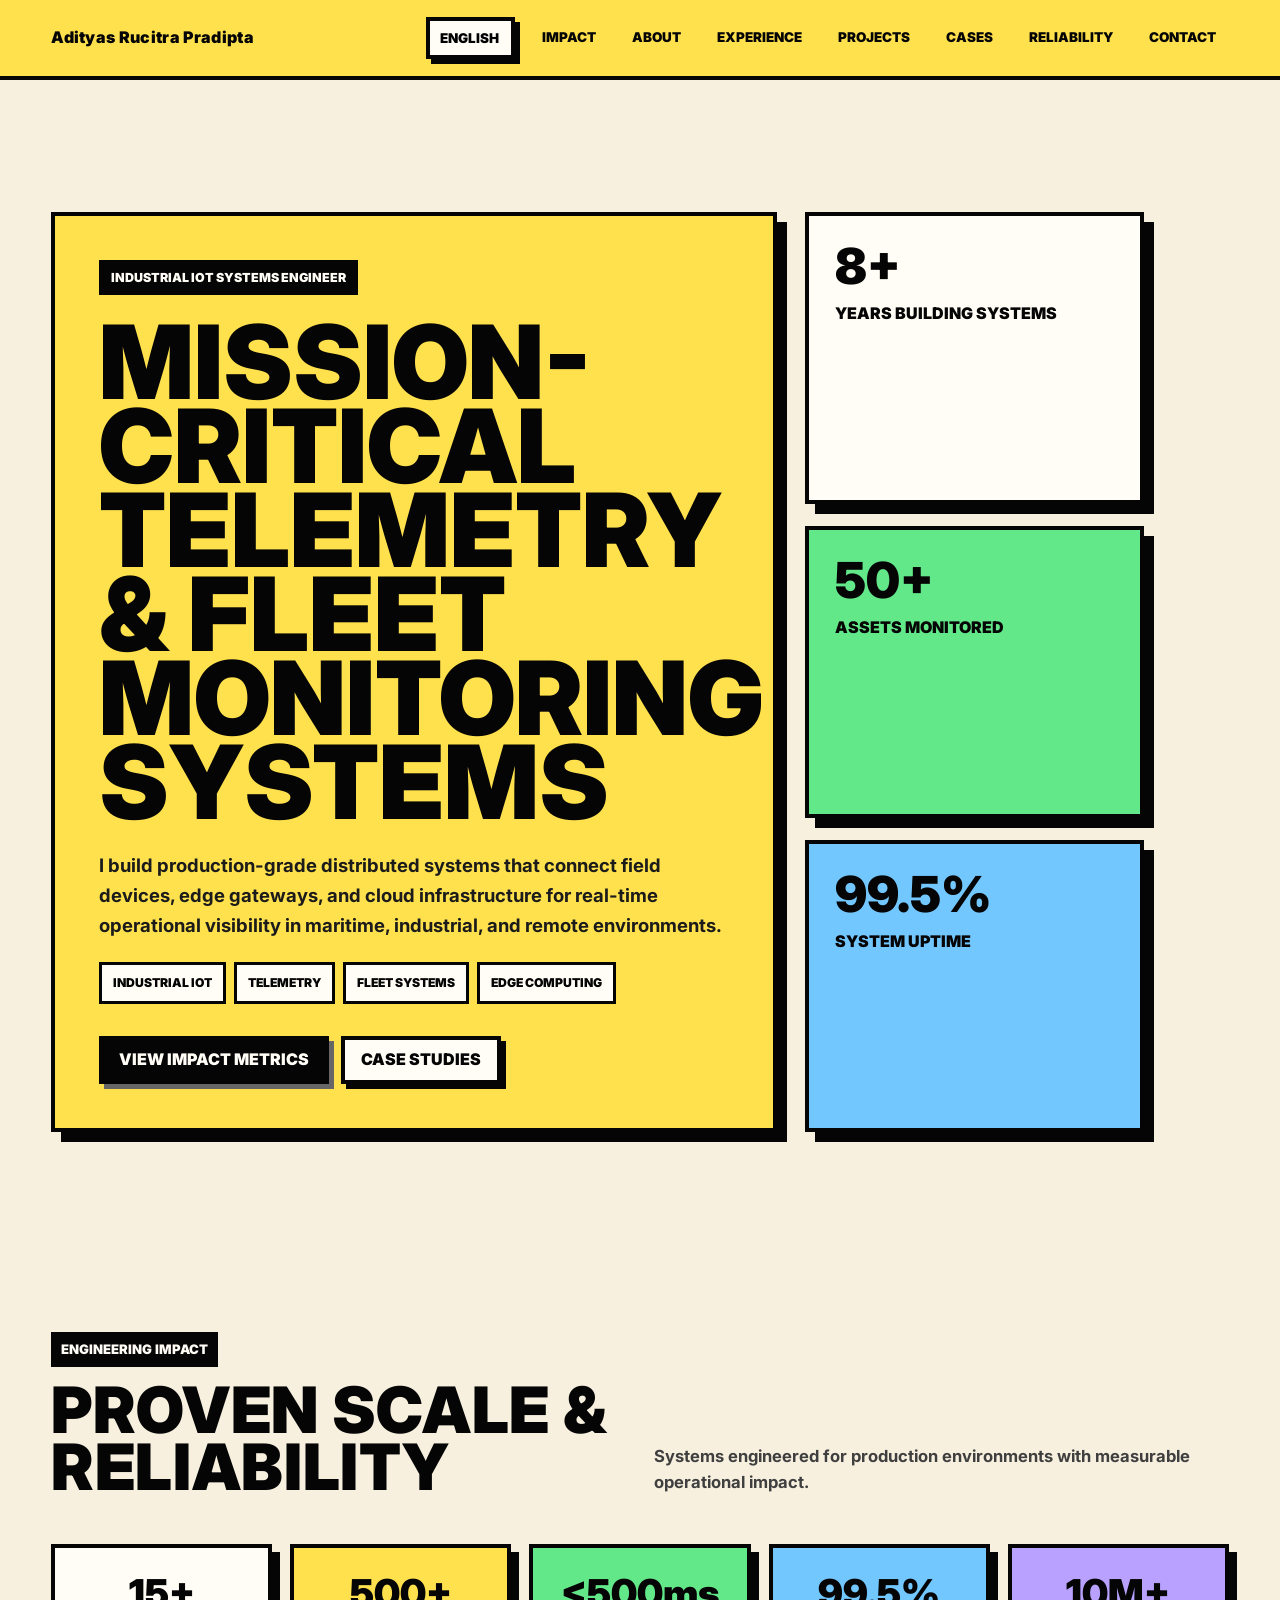
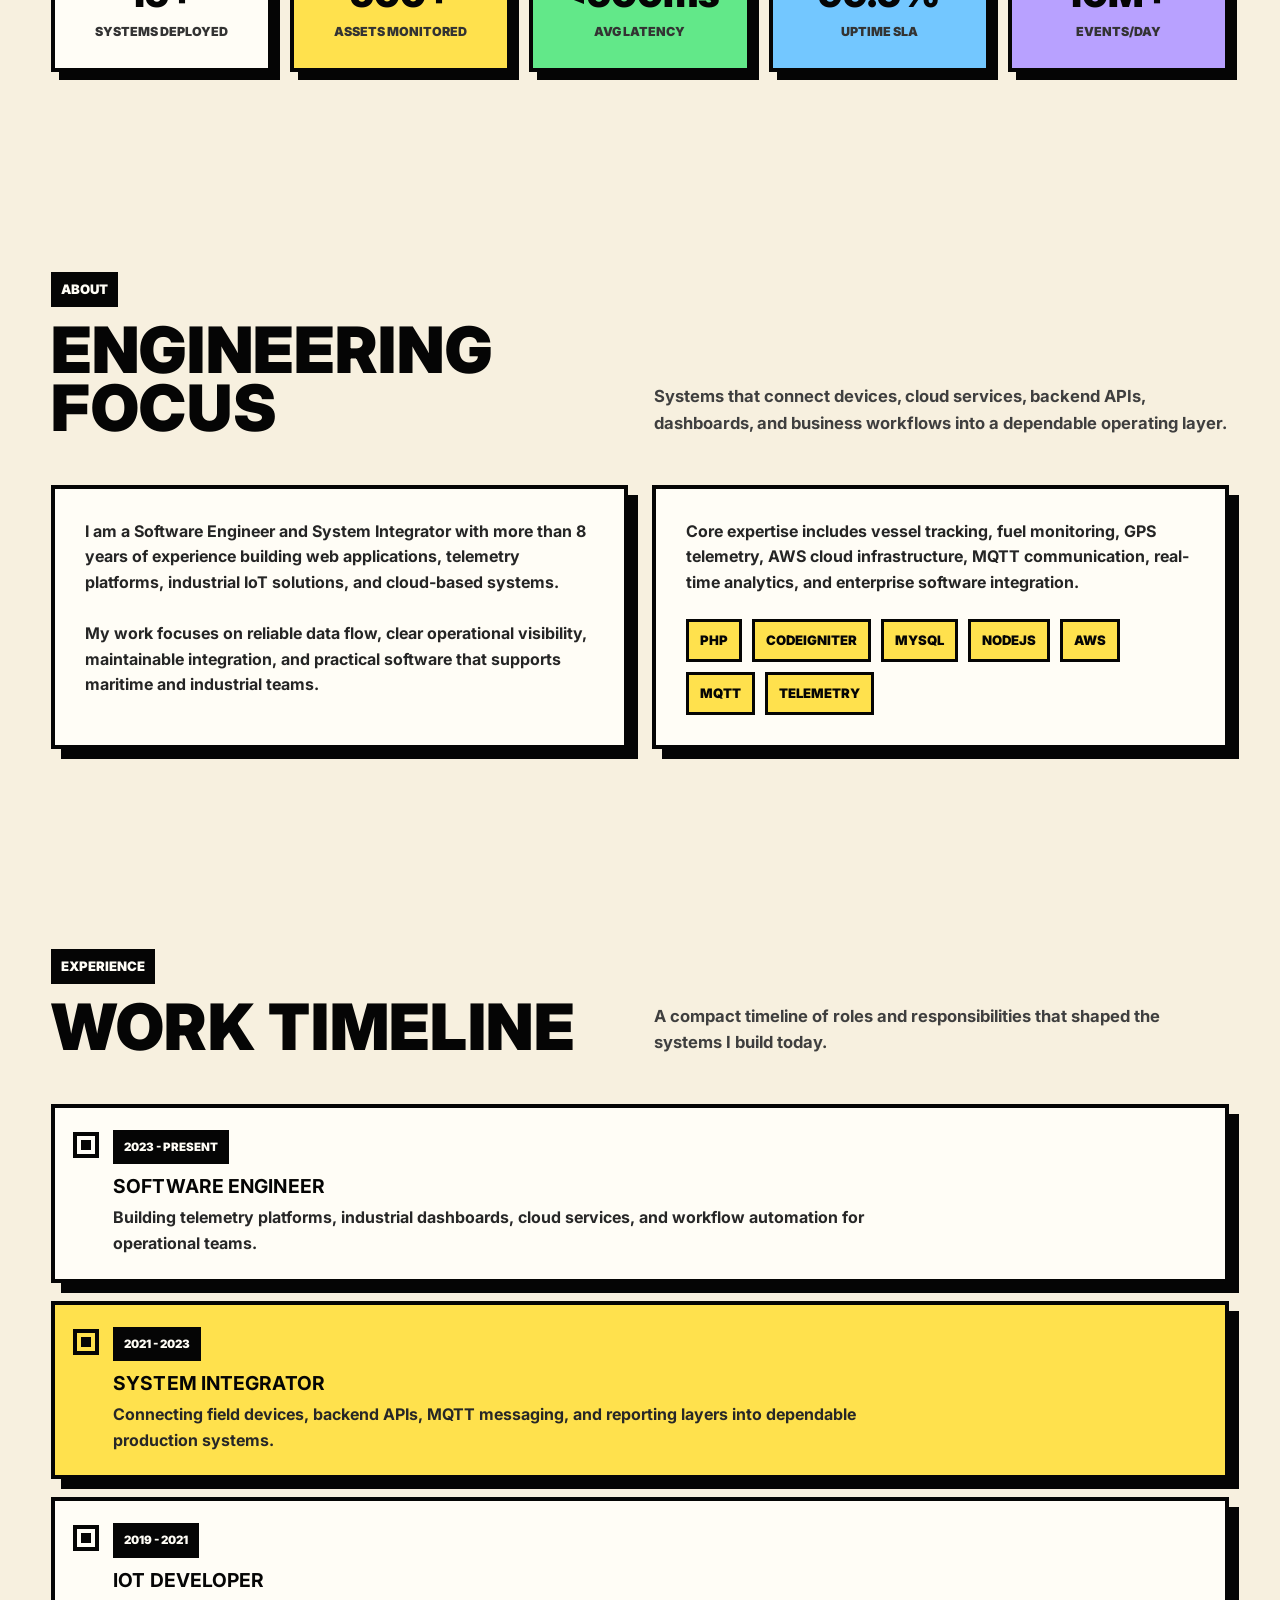
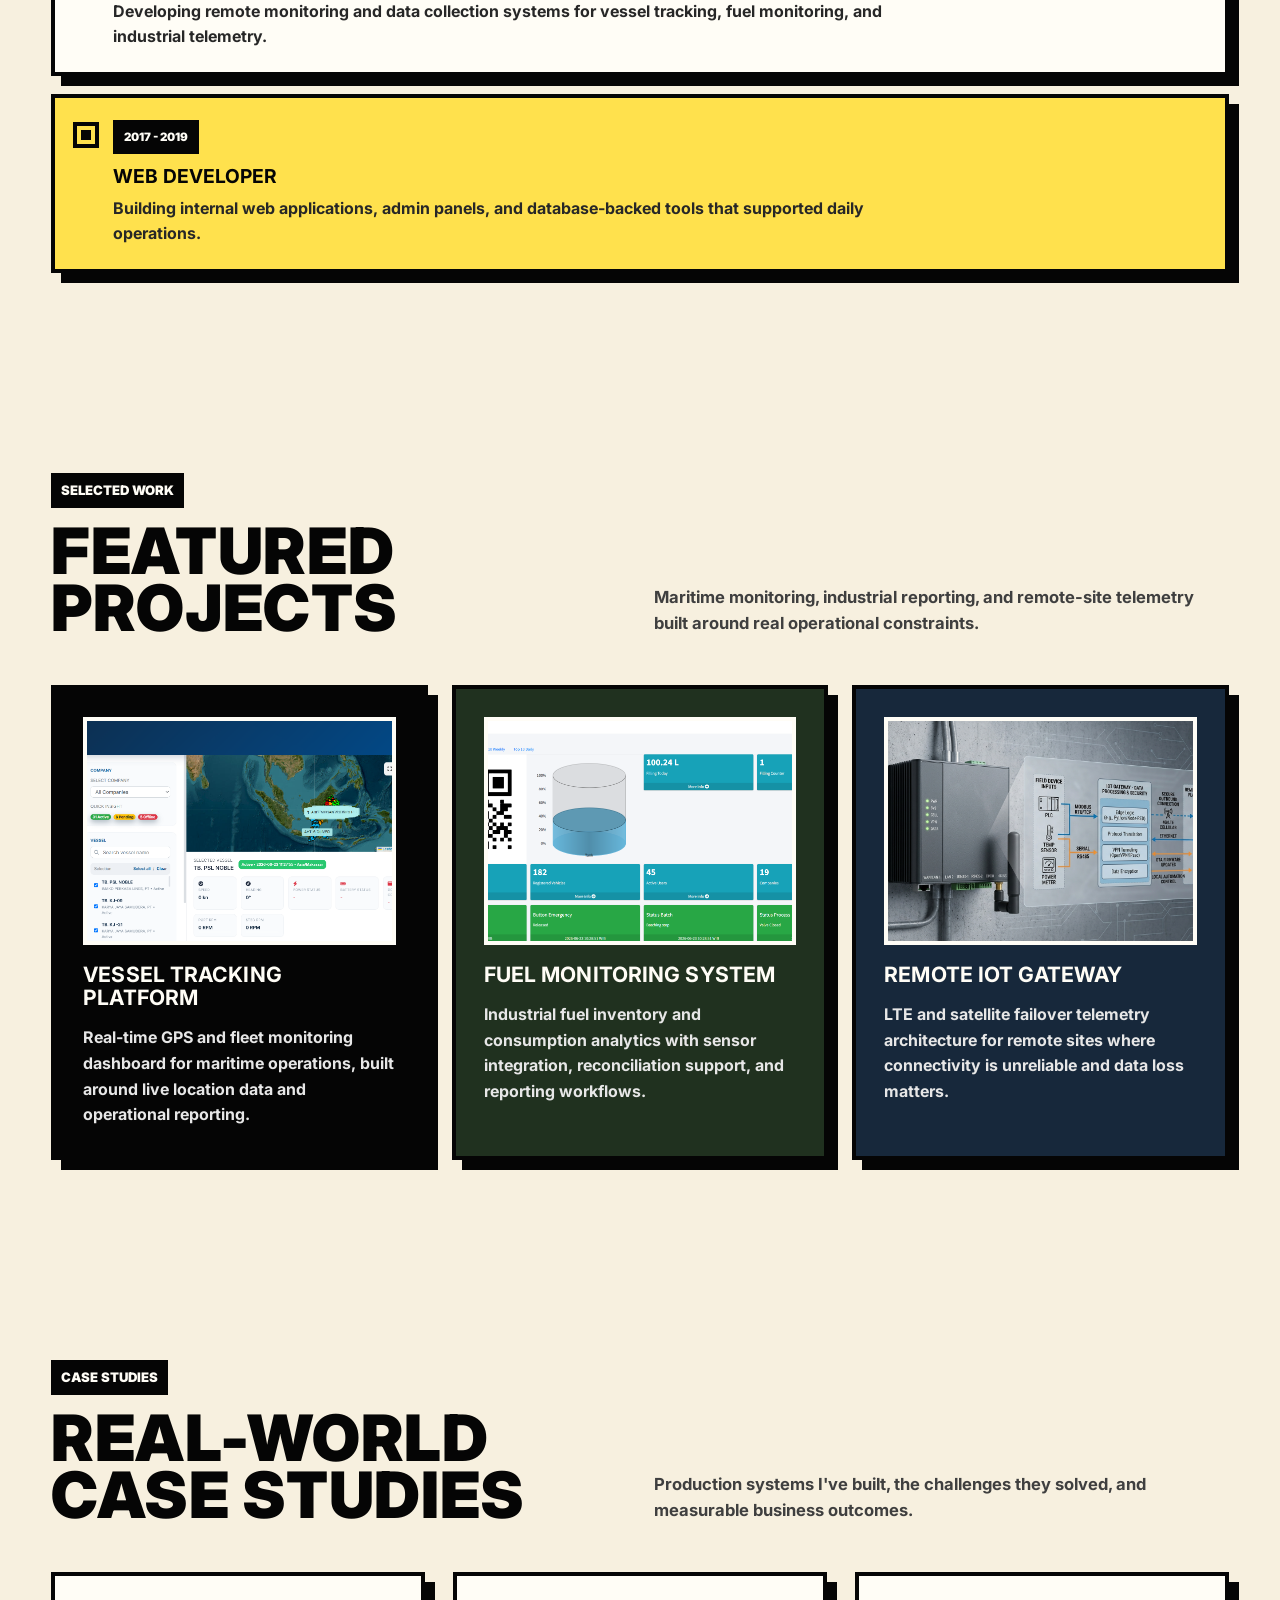
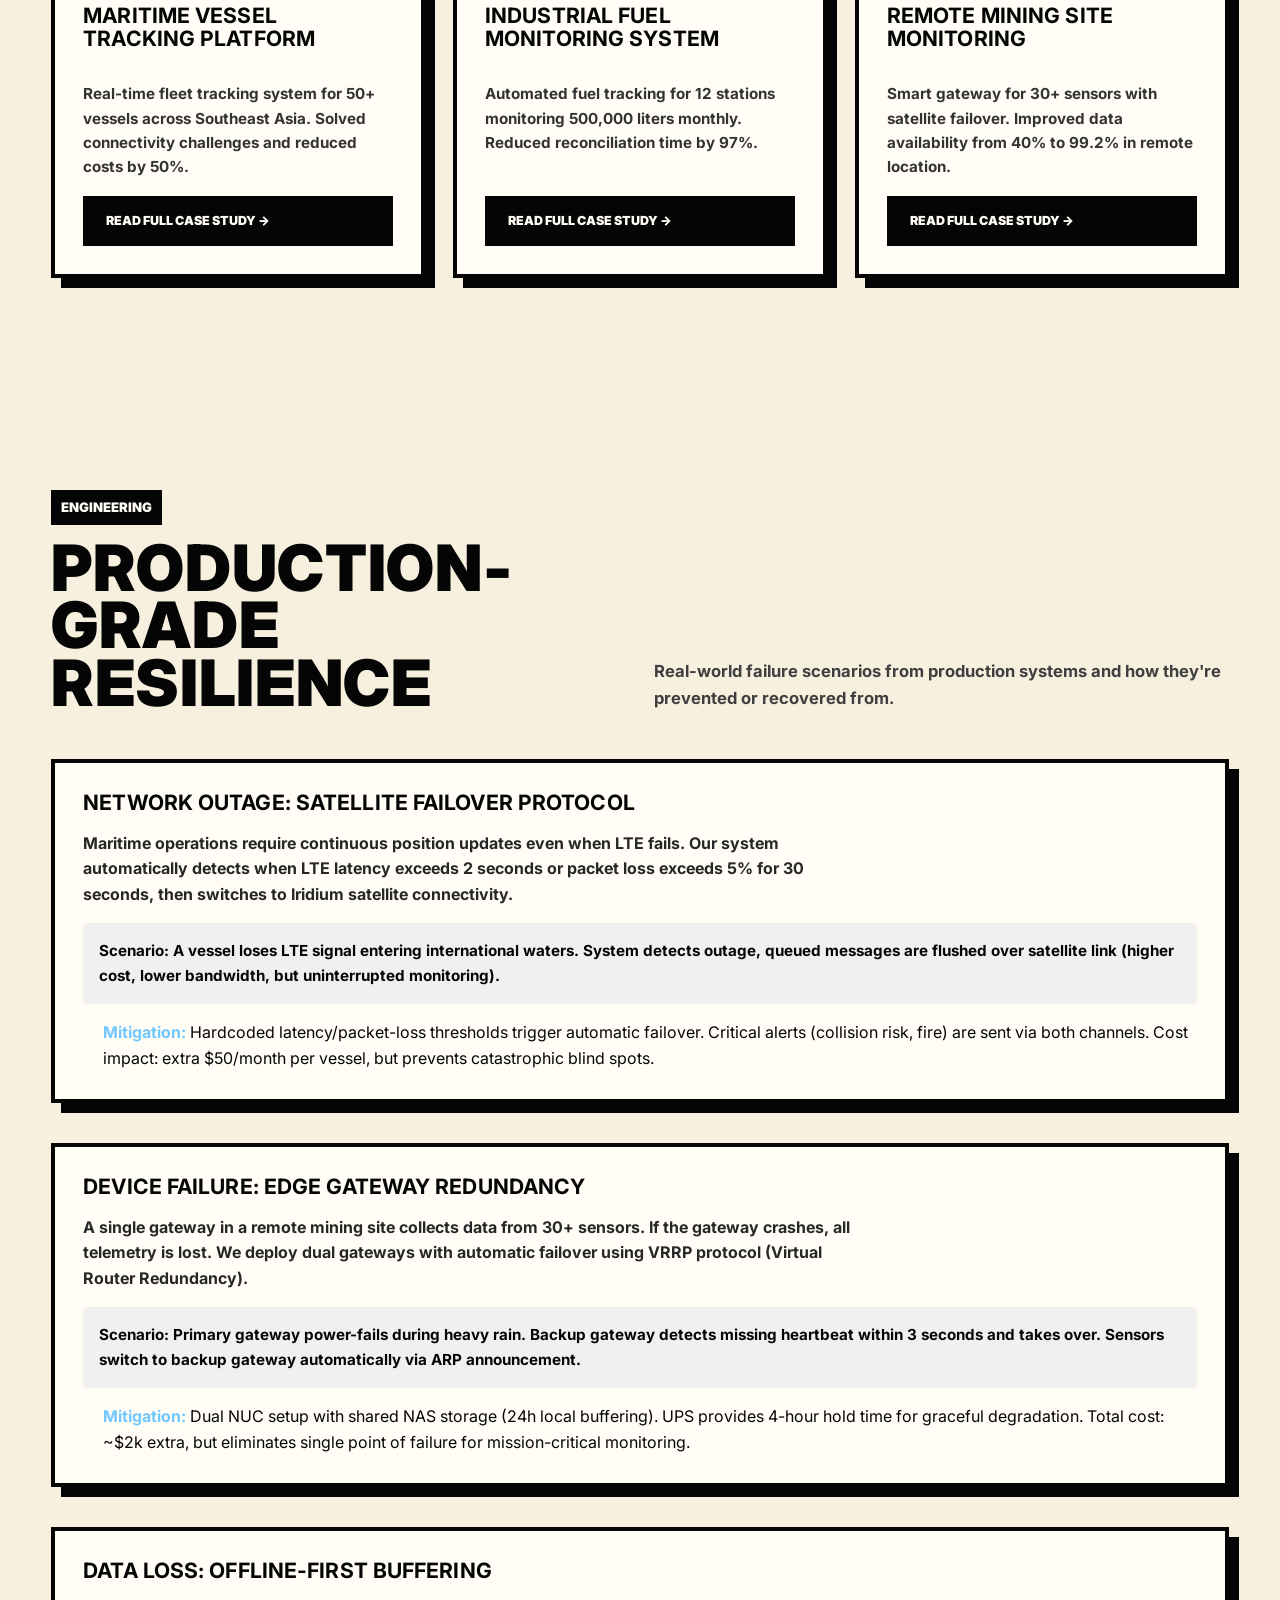
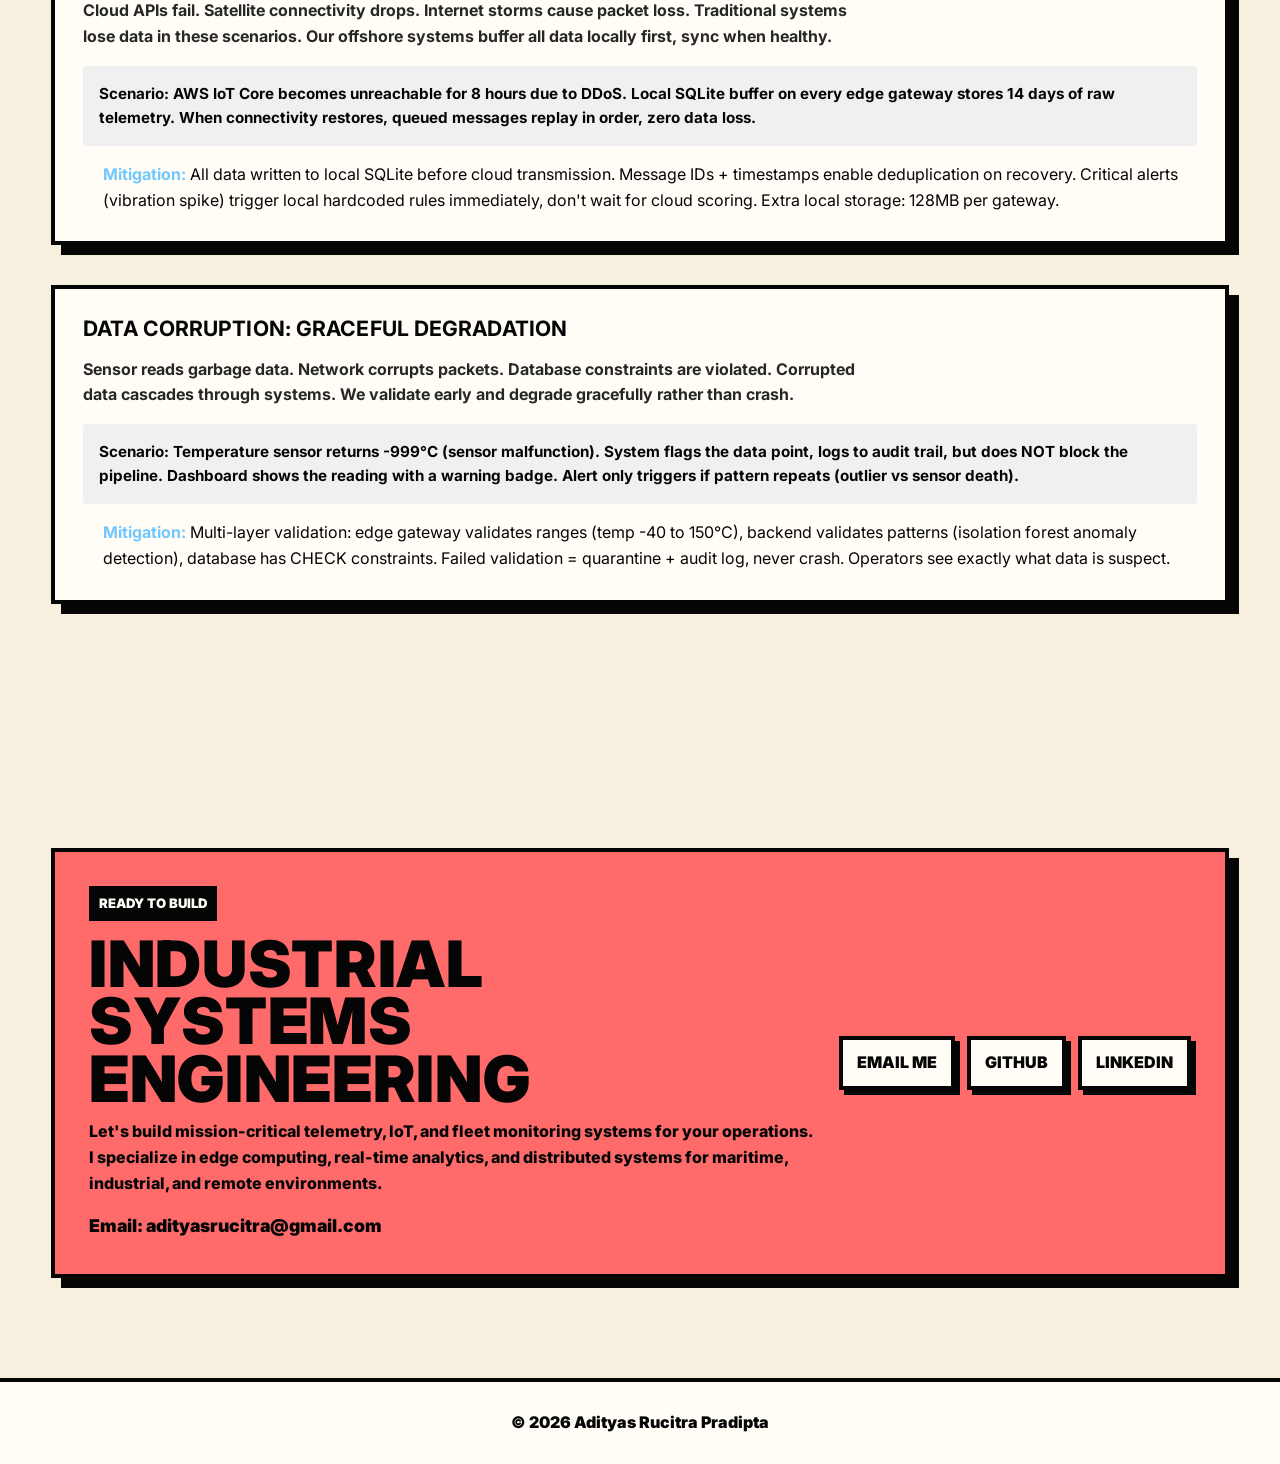
==== commit 3b82220e: "remove about, cases, architecture amd contact sectiond" ====
--- a/index.html
+++ b/index.html
@@ -84,23 +84,35 @@
     .project:nth-child(3){background:#17283b}
     .case{background:var(--white);padding:28px;margin-bottom:12px}
     .case h4{display:inline-block;margin-top:20px;margin-bottom:8px;padding:5px 8px;background:var(--yellow);border:3px solid var(--ink);font-size:.72rem;font-weight:900;text-transform:uppercase}
-    .reliability-story{background:var(--white);padding:32px;margin-bottom:16px;border-left:6px solid var(--blue)}
-    .reliability-story:nth-child(2){border-left-color:var(--yellow)}
-    .reliability-story:nth-child(3){border-left-color:var(--green)}
-    .reliability-story:nth-child(4){border-left-color:var(--red)}
-    .reliability-story h4{display:block;font-size:1.1rem;font-weight:900;margin-bottom:12px;color:var(--ink);text-transform:uppercase}
-    .reliability-story .scenario{background:#f0f0f0;padding:16px;margin:16px 0;border-radius:4px;font-size:.95rem;font-weight:700}
-    .reliability-story .mitigation{margin-top:14px;padding-left:20px}
-    .reliability-story .mitigation strong{color:var(--blue)}
-    .reliability-story .mitigation:nth-child(3) strong{color:var(--yellow)}
-    .reliability-story .mitigation:nth-child(4) strong{color:var(--green)}
-    .reliability-story .mitigation:nth-child(5) strong{color:var(--red)}
+    .scenario{background:#f0f0f0;padding:16px;margin:16px 0;border-radius:4px;font-size:.95rem;font-weight:700}
+    .mitigation{margin-top:14px;padding-left:20px}
+    .mitigation strong{color:var(--blue)}
     .case p{font-weight:700;color:#272727}
     .case-section{margin-top:24px}
     .case-section h4{display:block;margin-bottom:12px;padding:8px 12px;background:var(--ink);color:var(--white);border:3px solid var(--ink);font-size:.78rem;font-weight:900;text-transform:uppercase}
     .case-section p{margin-bottom:12px;line-height:1.6}
     .case-section ul{margin-left:20px;margin-top:8px}
     .case-section li{margin-bottom:8px;font-weight:700;color:#272727}
+    .case-card{cursor:pointer;transition:transform .2s ease,box-shadow .2s ease;min-height:200px;display:flex;flex-direction:column}
+    .case-card:hover{transform:translate(-4px,-4px);box-shadow:12px 12px 0 var(--ink)}
+    .case-card .case-brief{flex:1;font-size:.95rem;line-height:1.6;margin:16px 0;color:#333}
+    .case-card .read-more{display:inline-block;margin-top:auto;padding:12px 20px;background:var(--ink);color:var(--white);border:3px solid var(--ink);font-size:.78rem;font-weight:900;text-transform:uppercase;text-decoration:none;transition:transform .16s ease}
+    .case-card .read-more:hover{transform:scale(1.05)}
+    .modal-overlay{display:none;position:fixed;top:0;left:0;right:0;bottom:0;background:rgba(5,5,5,0.85);z-index:1000;padding:20px;overflow-y:auto}
+    .modal-overlay.active{display:flex;align-items:center;justify-content:center}
+    .modal-content{background:var(--paper);border:6px solid var(--ink);box-shadow:16px 16px 0 rgba(0,0,0,0.6);max-width:800px;width:100%;margin:auto;position:relative;max-height:90vh;overflow-y:auto}
+    .modal-header{background:var(--ink);color:var(--white);padding:24px 60px 24px 28px;border-bottom:4px solid var(--ink);position:sticky;top:0;z-index:1}
+    .modal-header h2{font-size:1.8rem;font-weight:900;text-transform:uppercase;margin:0}
+    .modal-body{padding:32px 28px}
+    .modal-close{position:absolute;top:20px;right:20px;width:40px;height:40px;background:var(--white);border:4px solid var(--white);font-size:1.5rem;font-weight:900;cursor:pointer;display:flex;align-items:center;justify-content:center;transition:transform .16s ease;color:var(--ink)}
+    .modal-close:hover{transform:scale(1.1);background:var(--yellow)}
+    @media(max-width:700px){
+      .modal-content{border-width:4px;box-shadow:8px 8px 0 rgba(0,0,0,0.6);max-height:95vh}
+      .modal-header{padding:18px 50px 18px 20px}
+      .modal-header h2{font-size:1.4rem}
+      .modal-body{padding:24px 20px}
+      .modal-close{width:36px;height:36px;top:14px;right:14px;font-size:1.2rem}
+    }
     .flow{display:grid;grid-template-columns:repeat(6,1fr);gap:14px}
     .node{min-height:150px;background:var(--white);padding:18px;position:relative}
     .node:nth-child(odd){background:var(--yellow)}
@@ -157,7 +169,7 @@
       section{padding:70px 0}
       section > .container > .title-row{margin-bottom:36px}
       .stat strong{font-size:2.5rem}
-      .reliability-story{padding:24px}
+
       .proof-links{grid-template-columns:1fr}
       .diagram{padding:18px}
       .diagram pre{font-size:.58rem;padding:10px;line-height:1.4;max-width:100%;word-break:break-all}
@@ -215,14 +227,12 @@
           <option value="id">Bahasa</option>
         </select>
         <div class="nav-links">
+          <a href="#impact" data-i18n="navImpact">Impact</a>
           <a href="#about" data-i18n="navAbout">About</a>
-          <a href="#impact" data-i18n="navImpact">Impact</a>
-          <a href="#cases" data-i18n="navCases">Cases</a>
           <a href="#experience" data-i18n="navExperience">Experience</a>
           <a href="#projects" data-i18n="navProjects">Projects</a>
+          <a href="#cases" data-i18n="navCases">Cases</a>
           <a href="#reliability" data-i18n="navReliability">Reliability</a>
-          <a href="#architecture" data-i18n="navArchitecture">Architecture</a>
-          <a href="#proof" data-i18n="navProof">Proof</a>
           <a href="#contact" data-i18n="navContact">Contact</a>
         </div>
       </div>
@@ -393,258 +403,40 @@
     <section id="cases">
       <div class="container">
         <div class="title-row">
-          <div><span class="label" data-i18n="casesLabel">Case Studies</span><h2 class="title" data-i18n="casesTitle">From Problem to Production System</h2></div>
-          <p class="section-copy" data-i18n="casesIntro">Deep-dive case studies showing engineering decisions, constraints, and implementation approach.</p>
-        </div>
-        <div style="display:grid;gap:32px;">
-          <article class="case neo">
+          <div><span class="label" data-i18n="casesLabel">Case Studies</span><h2 class="title" data-i18n="casesTitle">Real-World Case Studies</h2></div>
+          <p class="section-copy" data-i18n="casesIntro">Production systems I've built, the challenges they solved, and measurable business outcomes.</p>
+        </div>
+        <div style="display:grid;grid-template-columns:repeat(auto-fit,minmax(320px,1fr));gap:28px;">
+          <article class="case neo case-card" onclick="openCaseModal('case1')">
             <h3 data-i18n="case1Title">Maritime Vessel Tracking Platform</h3>
-            
-            <div class="case-section">
-              <h4 data-i18n="caseContext">Context</h4>
-              <p data-i18n="case1Context">Shipping company with 50+ vessels operating across Southeast Asia and Middle East. Vessels operate in areas with variable connectivity (LTE, satellite, port connections). Operations team based in Jakarta with 24/7 monitoring requirement.</p>
-            </div>
-
-            <div class="case-section">
-              <h4 data-i18n="caseProblem">Problem</h4>
-              <p data-i18n="case1Problem">Manual position reporting via radio/SMS; no real-time visibility; unable to optimize routes or respond to emergencies quickly. Paper-based fuel and maintenance logs created compliance risk.</p>
-            </div>
-
-            <div class="case-section">
-              <h4 data-i18n="caseConstraints">Constraints</h4>
-              <ul>
-                <li data-i18n="case1Constraint1">Network latency: 500ms–2s depending on connection type</li>
-                <li data-i18n="case1Constraint2">Satellite connectivity: High cost, low bandwidth (pay-per-MB)</li>
-                <li data-i18n="case1Constraint3">Vessel equipment: Legacy GPRS modems, limited processing power</li>
-                <li data-i18n="case1Constraint4">Operational requirement: Position update every 15 minutes during transit</li>
-              </ul>
-            </div>
-
-            <div class="case-section">
-              <h4 data-i18n="caseArchitecture">System Architecture</h4>
-              <p data-i18n="case1ArchDesc">GPS Device (Garmin, u-blox) → Edge Gateway (Raspberry Pi w/ MQTT) → AWS IoT Core → Backend API (PHP/CodeIgniter) → MySQL (operational data) + TimescaleDB (time-series) → Web Dashboard (real-time map)</p>
-            </div>
-
-            <div class="case-section">
-              <h4 data-i18n="caseDecisions">Key Engineering Decisions</h4>
-              <ul>
-                <li data-i18n="case1Decision1"><strong>MQTT over HTTP:</strong> Lower bandwidth, persistent connection, QoS guarantees for offline-first sync</li>
-                <li data-i18n="case1Decision2"><strong>AWS IoT Core:</strong> Managed MQTT broker, built-in authentication, scales to thousands of devices</li>
-                <li data-i18n="case1Decision3"><strong>Edge buffering:</strong> Local SQLite caching for 24h of position data; sync when connection available</li>
-                <li data-i18n="case1Decision4"><strong>TimescaleDB:</strong> Time-series data optimized for position history queries; 10x compression vs raw MySQL</li>
-              </ul>
-            </div>
-
-            <div class="case-section">
-              <h4 data-i18n="caseImplementation">Implementation Details</h4>
-              <ul>
-                <li data-i18n="case1Impl1">Data ingestion: 50 vessels × 4 updates/hour = ~8k messages/day; each ~200 bytes</li>
-                <li data-i18n="case1Impl2">Processing pipeline: AWS Lambda functions trigger on MQTT topic → validate → geocode → store in TimescaleDB → publish to WebSocket for live dashboard</li>
-                <li data-i18n="case1Impl3">Storage: Position archive partitioned by month; 12 months = ~500MB; geospatial indexes for proximity queries</li>
-              </ul>
-            </div>
-
-            <div class="case-section">
-              <h4 data-i18n="caseFailureHandling">Failure Handling & Resilience</h4>
-              <ul>
-                <li data-i18n="case1Fail1">Offline mode: Edge gateway buffers up to 10k messages; syncs when LTE/satellite reconnects</li>
-                <li data-i18n="case1Fail2">Retry strategy: MQTT QoS 1 (at-least-once); Lambda DLQ for failed processing; manual replay via admin API</li>
-                <li data-i18n="case1Fail3">Satellite failover: LTE primary; automatic fallback to Iridium satellite if no LTE for 5 minutes</li>
-                <li data-i18n="case1Fail4">Message deduplication: Using MQTT message ID + timestamp; prevents duplicate position reports</li>
-              </ul>
-            </div>
-
-            <div class="case-section">
-              <h4 data-i18n="caseImpact">Impact & Outcomes</h4>
-              <ul>
-                <li data-i18n="case1Impact1">Real-time visibility: Operations team now has live position, fuel level, engine status for all 50 vessels</li>
-                <li data-i18n="case1Impact2">Route optimization: Saved ~8% fuel consumption via optimized routing based on actual weather/traffic data</li>
-                <li data-i18n="case1Impact3">Compliance: Automated position logging for regulatory reporting; eliminated manual data entry</li>
-                <li data-i18n="case1Impact4">Uptime: 99.7% dashboard availability over 18 months; zero data loss on vessels</li>
-              </ul>
-            </div>
-          </article>
-
-          <article class="case neo">
-            <h3 data-i18n="case2Title">Industrial Fuel Monitoring & Analytics</h3>
-            
-            <div class="case-section">
-              <h4 data-i18n="caseContext">Context</h4>
-              <p data-i18n="case2Context">Marine fleet operator with 12 refueling stations across 4 countries. Monthly fuel consumption: ~500,000 liters. Fuel cost: 40% of operating budget. Manual reconciliation between supply, consumption, and billing occurs monthly—typically 3–5 discrepancies.</p>
-            </div>
-
-            <div class="case-section">
-              <h4 data-i18n="caseProblem">Problem</h4>
-              <p data-i18n="case2Problem">Manual fuel reconciliation is slow (1 week per month), error-prone (±5% variance), and prevents real-time visibility into consumption patterns. Inability to detect theft, leaks, or meter calibration drift until end of month.</p>
-            </div>
-
-            <div class="case-section">
-              <h4 data-i18n="caseConstraints">Constraints</h4>
-              <ul>
-                <li data-i18n="case2Constraint1">Legacy infrastructure: Fuel pump meters not directly connected; manual gauge readings</li>
-                <li data-i18n="case2Constraint2">Budget: Cannot replace all fuel dispensers; must integrate with existing hardware</li>
-                <li data-i18n="case2Constraint3">Data latency: Readings from remote sites (up to 8 hours delay over satellite)</li>
-                <li data-i18n="case2Constraint4">Accuracy requirement: ±0.5% variance; detect 5L+ discrepancies in real-time</li>
-              </ul>
-            </div>
-
-            <div class="case-section">
-              <h4 data-i18n="caseArchitecture">System Architecture</h4>
-              <p data-i18n="case2ArchDesc">Flow meter sensors (Omega, Emerson) → IoT edge gateway (LoRaWAN) → AWS IoT Core → Time-series database → Anomaly detection pipeline (Python/Lambda) → PostgreSQL (clean data) → Tableau dashboard + alerts</p>
-            </div>
-
-            <div class="case-section">
-              <h4 data-i18n="caseDecisions">Key Engineering Decisions</h4>
-              <ul>
-                <li data-i18n="case2Decision1"><strong>LoRaWAN over WiFi/LTE:</strong> Low-power wide-area network; 10km+ range; one gateway per site</li>
-                <li data-i18n="case2Decision2"><strong>Time-series database (InfluxDB):</strong> Optimized for continuous metric streams; 10x faster queries than row-oriented databases</li>
-                <li data-i18n="case2Decision3"><strong>Anomaly detection via ML:</strong> Isolation Forest algorithm detects unusual consumption patterns; alerts on theft/leak risk</li>
-                <li data-i18n="case2Decision4"><strong>Data reconciliation layer:</strong> Weighted average algorithm combines meter readings + manual counts; produces single source of truth</li>
-              </ul>
-            </div>
-
-            <div class="case-section">
-              <h4 data-i18n="caseImplementation">Implementation Details</h4>
-              <ul>
-                <li data-i18n="case2Impl1">Ingestion: 12 sites × 4 readings/hour = 1.1k data points/day; each ~50 bytes → 55KB/day</li>
-                <li data-i18n="case2Impl2">Processing: Real-time aggregation (hourly summaries) + batch anomaly detection (nightly); historical reconciliation (monthly)</li>
-                <li data-i18n="case2Impl3">Storage: InfluxDB with 2-year retention; PostgreSQL for reconciliation audit trail; S3 for monthly export reports</li>
-              </ul>
-            </div>
-
-            <div class="case-section">
-              <h4 data-i18n="caseFailureHandling">Failure Handling & Resilience</h4>
-              <ul>
-                <li data-i18n="case2Fail1">Sensor failure: Edge gateway maintains local queue; if sensor offline >1 hour, SMS alert to site manager</li>
-                <li data-i18n="case2Fail2">Network outage: Data cached locally for 72 hours; automatic sync when connectivity restored</li>
-                <li data-i18n="case2Fail3">Data drift correction: Monthly manual verification; drift >2% triggers calibration alert</li>
-                <li data-i18n="case2Fail4">Audit trail: Every reconciliation decision logged with timestamp + username; immutable via blockchain hash</li>
-              </ul>
-            </div>
-
-            <div class="case-section">
-              <h4 data-i18n="caseImpact">Impact & Outcomes</h4>
-              <ul>
-                <li data-i18n="case2Impact1">Reconciliation time: Reduced from 1 week to 2 hours; monthly fuel variance now <0.3%</li>
-                <li data-i18n="case2Impact2">Loss prevention: Detected 2 major fuel theft incidents (400L, 600L) that would have gone unnoticed</li>
-                <li data-i18n="case2Impact3">Cost optimization: Identified consumption anomalies; led to fleet maintenance improvements saving ~3% fuel</li>
-                <li data-i18n="case2Impact4">Regulatory compliance: Complete audit trail for fuel cost tracking and carbon reporting</li>
-              </ul>
-            </div>
-          </article>
-
-          <article class="case neo">
-            <h3 data-i18n="case3Title">Remote Industrial IoT Gateway with Failover Architecture</h3>
-            
-            <div class="case-section">
-              <h4 data-i18n="caseContext">Context</h4>
-              <p data-i18n="case3Context">Mining operation in remote Indonesia with 30+ sensors (temperature, vibration, power, water levels). Site located 150km from nearest cellular tower; LTE coverage: 40%; satellite internet: expensive ($500/GB). Operations staff: 20 engineers; mission-critical safety systems require continuous telemetry.</p>
-            </div>
-
-            <div class="case-section">
-              <h4 data-i18n="caseProblem">Problem</h4>
-              <p data-i18n="case3Problem">Unstable LTE connectivity causes telemetry gaps; missing data prevents early detection of equipment failures (vibration spikes = bearing damage). Satellite Internet is unreliable and expensive. Current solution: Manual daily data collection via USB drive—24–48 hour reporting lag.</p>
-            </div>
-
-            <div class="case-section">
-              <h4 data-i18n="caseConstraints">Constraints</h4>
-              <ul>
-                <li data-i18n="case3Constraint1">Network: LTE availability 30–60% of time; latency 800ms–3s when available</li>
-                <li data-i18n="case3Constraint2">Satellite: 1 Mbps shared uplink; $500/10GB overage charges</li>
-                <li data-i18n="case3Constraint3">Power: Solar + diesel backup; 10kW peak, 500W baseline continuous</li>
-                <li data-i18n="case3Constraint4">Bandwidth budget: <50MB/day including all telemetry + system updates</li>
-              </ul>
-            </div>
-
-            <div class="case-section">
-              <h4 data-i18n="caseArchitecture">System Architecture</h4>
-              <p data-i18n="case3ArchDesc">30 sensors (Modbus/RS-485) → Edge gateway (Intel NUC, Ubuntu) → Local processing → LTE modem (primary) + Iridium satellite (failover) → AWS IoT Core → Kinesis stream → Lambda + S3 → Real-time dashboard + alerts</p>
-            </div>
-
-            <div class="case-section">
-              <h4 data-i18n="caseDecisions">Key Engineering Decisions</h4>
-              <ul>
-                <li data-i18n="case3Decision1"><strong>Edge-first processing:</strong> All data aggregation happens locally; only summaries (not raw samples) sent to cloud</li>
-                <li data-i18n="case3Decision2"><strong>Intelligent failover:</strong> LTE monitored every 30s; automatic switch to Iridium if latency >2s or packet loss >5%</li>
-                <li data-i18n="case3Decision3"><strong>Compression & delta encoding:</strong> Only changed values transmitted; 95% bandwidth reduction vs raw telemetry</li>
-                <li data-i18n="case3Decision4"><strong>Offline-first design:</strong> Critical alerts (vibration spike, temperature >80°C) stored locally + trigger on-site alarm; synced when online</li>
-              </ul>
-            </div>
-
-            <div class="case-section">
-              <h4 data-i18n="caseImplementation">Implementation Details</h4>
-              <ul>
-                <li data-i18n="case3Impl1">Data collection: 30 sensors sampled every 10s → 1-minute rolling averages (min/max/mean) → uploaded every 5 minutes</li>
-                <li data-i18n="case3Impl2">Storage: 14-day local SQLite buffer (128MB); syncs to AWS S3 + TimescaleDB on connection recovery</li>
-                <li data-i18n="case3Impl3">Processing: Critical alerts evaluated in-gateway (hardcoded rules); anomalies sent to cloud for ML scoring</li>
-              </ul>
-            </div>
-
-            <div class="case-section">
-              <h4 data-i18n="caseFailureHandling">Failure Handling & Resilience</h4>
-              <ul>
-                <li data-i18n="case3Fail1">Gateway failure: Dual gateway setup; automatic failover via VRRP protocol; shared storage on NAS</li>
-                <li data-i18n="case3Fail2">Sensor failure: Missing data flagged; threshold-based alerting (e.g., "no vibration data for 30 min = sensor offline")</li>
-                <li data-i18n="case3Fail3">Cloud API failure: Gateway retries with exponential backoff; stores data locally for 2 weeks</li>
-                <li data-i18n="case3Fail4">Power loss: UPS keeps gateway online for 4 hours; graceful shutdown to prevent data corruption</li>
-              </ul>
-            </div>
-
-            <div class="case-section">
-              <h4 data-i18n="caseImpact">Impact & Outcomes</h4>
-              <ul>
-                <li data-i18n="case3Impact1">Data availability: Improved from 40% (manual) to 99.2% (automated with edge buffering)</li>
-                <li data-i18n="case3Impact2">Incident detection: Vibration anomalies now detected within 15 minutes vs 24 hours; prevented 3 bearing failures</li>
-                <li data-i18n="case3Impact3">Cost savings: Bandwidth usage: 35MB/day (vs projected 500MB for raw telemetry); satellite overage charges eliminated</li>
-                <li data-i18n="case3Impact4">Operational efficiency: Site engineers can now troubleshoot remotely via telemetry; reduced on-site visits by 40%</li>
-              </ul>
-            </div>
-          </article>
-        </div>
-      </div>
-    </section>
-
-    <section id="technology">
-      <div class="container">
-        <div class="title-row">
-          <div><span class="label" data-i18n="techLabel">Architecture</span><h2 class="title" data-i18n="techTitle">Technology Decisions & Tradeoffs</h2></div>
-          <p class="section-copy" data-i18n="techIntro">How we choose between competing technologies based on operational constraints.</p>
-        </div>
-        <div style="display:grid;gap:28px;">
-          <article class="case neo">
-            <h3 data-i18n="techMQTT">MQTT Over HTTP Polling</h3>
-            <p data-i18n="techMQTTBody">For real-time IoT telemetry from resource-constrained devices, MQTT (publish-subscribe) provides persistent connections, QoS guarantees (at-least-once delivery), and automatic message queuing during network outages. HTTP polling requires the device to repeatedly ask for updates, consuming 5–10x more bandwidth and processing power. Trade-off: MQTT requires a broker (AWS IoT Core), but eliminates the complexity of managing reconnection logic on each device.</p>
-          </article>
-
-          <article class="case neo">
-            <h3 data-i18n="techAWSIoT">AWS IoT Core vs Self-Hosted MQTT Broker</h3>
-            <p data-i18n="techAWSIoTBody">Self-hosted brokers (Mosquitto, HiveMQ) offer full control but require: infrastructure scaling, certificate management, DDoS protection, and 24/7 monitoring. AWS IoT Core is a managed service with: built-in device authentication (X.509), automatic scaling to millions of connections, lifecycle management, and rule engine for filtering/routing. For mission-critical maritime systems, the managed service eliminates operational burden. Cost: ~$0.04 per million MQTT messages vs ~$500/month for self-hosted infrastructure.</p>
-          </article>
-
-          <article class="case neo">
-            <h3 data-i18n="techTimeseries">TimescaleDB Over Traditional MySQL</h3>
-            <p data-i18n="techTimeseriesBody">Time-series data (vessel positions, sensor readings) has different query patterns than transactional data: append-heavy, rarely updated, and optimized for range queries. TimescaleDB (PostgreSQL extension) compresses time-series data 10–15x better than row-oriented storage, and range queries (e.g., "all position points in the last 24 hours") are 5–100x faster. Trade-off: TimescaleDB is specialized; we use PostgreSQL for operational data (user accounts, transactions) and TimescaleDB for analytics.</p>
-          </article>
-
-          <article class="case neo">
-            <h3 data-i18n="techEdgeProcessing">Edge Processing vs Cloud-Only</h3>
-            <p data-i18n="techEdgeBody">Cloud-only processing requires all raw sensor data to reach the cloud, which in remote environments means massive bandwidth usage (500MB+ per site per day). Edge processing (local aggregation) reduces this to 5–10% of the original size through: minute-level rolling averages, anomaly detection (outlier rejection), and delta encoding (only send changed values). Critical alerts (vibration spike, temperature exceeding threshold) trigger immediately on-edge without waiting for cloud round-trip. Trade-off: Increased device complexity, but massive bandwidth savings and lower operational cost.</p>
-          </article>
-
-          <article class="case neo">
-            <h3 data-i18n="techLoRaWAN">LoRaWAN Over WiFi/LTE</h3>
-            <p data-i18n="techLoRaWANBody">For stationary industrial sensors at geographically dispersed sites, LoRaWAN (Long Range Wide Area Network) provides: 10km+ range, low power consumption (battery life: years), and per-gateway cost (~$300/unit). WiFi requires each sensor to be within 50m and managed individually. LTE requires cellular coverage (often unavailable in remote areas) and monthly per-device connectivity fees. LoRaWAN aggregates multiple sensors through one gateway, reducing infrastructure cost and operational complexity. Trade-off: Lower bandwidth (best for periodic readings, not streaming).</p>
-          </article>
-
-          <article class="case neo">
-            <h3 data-i18n="techCompression">Compression & Delta Encoding</h3>
-            <p data-i18n="techCompressionBody">Transmitting raw sensor samples every 10 seconds from 30 sensors = 2.6GB per day. Aggregating to 1-minute rolling averages (min/max/mean) reduces this to 26MB. Adding delta encoding (only transmit values that changed >threshold) reduces further to 5MB. For satellite connectivity ($500/10GB overage), this difference is operational necessity: 26MB/day is $13/month; 5MB/day is $2/month. Trade-off: Slight data loss on non-critical metrics (e.g., fuel level that didn't change), but critical metrics (vibration, temperature) are never delta-encoded.</p>
-          </article>
-
-          <article class="case neo">
-            <h3 data-i18n="techOfflineFirst">Offline-First Architecture</h3>
-            <p data-i18n="techOfflineFirstBody">Traditional systems fail when network is unavailable. Offline-first design: all data stored locally first, synced to cloud when connectivity available. Benefits: uninterrupted monitoring, zero data loss, and graceful degradation. Implementation: local SQLite buffer on gateway stores up to 14 days of telemetry; critical alerts trigger on-gateway rules (hardcoded thresholds); non-critical anomalies queued for cloud ML scoring when online. Trade-off: increased local storage (128MB per gateway) and added complexity, but ensures mission-critical systems never go blind.</p>
-          </article>
+            <p class="case-brief" data-i18n="case1Brief">Real-time fleet tracking system for 50+ vessels across Southeast Asia. Solved connectivity challenges and reduced costs by 50%.</p>
+            <span class="read-more" data-i18n="readMore">Read Full Case Study →</span>
+          </article>
+
+          <article class="case neo case-card" onclick="openCaseModal('case2')">
+            <h3 data-i18n="case2Title">Industrial Fuel Monitoring System</h3>
+            <p class="case-brief" data-i18n="case2Brief">Automated fuel tracking for 12 stations monitoring 500,000 liters monthly. Reduced reconciliation time by 97%.</p>
+            <span class="read-more" data-i18n="readMore">Read Full Case Study →</span>
+          </article>
+
+          <article class="case neo case-card" onclick="openCaseModal('case3')">
+            <h3 data-i18n="case3Title">Remote Mining Site Monitoring</h3>
+            <p class="case-brief" data-i18n="case3Brief">Smart gateway for 30+ sensors with satellite failover. Improved data availability from 40% to 99.2% in remote location.</p>
+            <span class="read-more" data-i18n="readMore">Read Full Case Study →</span>
+          </article>
+        </div>
+
+        <!-- Modal Structure -->
+        <div id="caseModal" class="modal-overlay" onclick="closeCaseModal(event)">
+          <div class="modal-content" onclick="event.stopPropagation()">
+            <div class="modal-header">
+              <h2 id="modalTitle">Case Study Title</h2>
+              <button class="modal-close" onclick="closeCaseModal()" aria-label="Close modal">×</button>
+            </div>
+            <div class="modal-body" id="modalBody">
+              <!-- Content populated by JavaScript -->
+            </div>
+          </div>
         </div>
       </div>
     </section>
@@ -655,141 +447,34 @@
           <div><span class="label" data-i18n="reliabilityLabel">Engineering</span><h2 class="title" data-i18n="reliabilityTitle">Production-Grade Resilience</h2></div>
           <p class="section-copy" data-i18n="reliabilityIntro">Real-world failure scenarios from production systems and how they're prevented or recovered from.</p>
         </div>
-        <div style="display:grid;gap:20px;">
-          <div class="reliability-story">
-            <h4 data-i18n="reliabilityStory1Title">Network Outage: Satellite Failover Protocol</h4>
+        <div style="display:grid;gap:28px;">
+          <article class="case neo">
+            <h3 data-i18n="reliabilityStory1Title">Network Outage: Satellite Failover Protocol</h3>
             <p data-i18n="reliabilityStory1Desc">Maritime operations require continuous position updates even when LTE fails. Our system automatically detects when LTE latency exceeds 2 seconds or packet loss exceeds 5% for 30 seconds, then switches to Iridium satellite connectivity.</p>
             <div class="scenario" data-i18n="reliabilityStory1Scenario"><strong>Scenario:</strong> A vessel loses LTE signal entering international waters. System detects outage, queued messages are flushed over satellite link (higher cost, lower bandwidth, but uninterrupted monitoring).</div>
             <div class="mitigation"><strong data-i18n="mitigation">Mitigation:</strong> <span data-i18n="reliabilityStory1Mit">Hardcoded latency/packet-loss thresholds trigger automatic failover. Critical alerts (collision risk, fire) are sent via both channels. Cost impact: extra $50/month per vessel, but prevents catastrophic blind spots.</span></div>
-          </div>
-
-          <div class="reliability-story">
-            <h4 data-i18n="reliabilityStory2Title">Device Failure: Edge Gateway Redundancy</h4>
+          </article>
+
+          <article class="case neo">
+            <h3 data-i18n="reliabilityStory2Title">Device Failure: Edge Gateway Redundancy</h3>
             <p data-i18n="reliabilityStory2Desc">A single gateway in a remote mining site collects data from 30+ sensors. If the gateway crashes, all telemetry is lost. We deploy dual gateways with automatic failover using VRRP protocol (Virtual Router Redundancy).</p>
             <div class="scenario" data-i18n="reliabilityStory2Scenario"><strong>Scenario:</strong> Primary gateway power-fails during heavy rain. Backup gateway detects missing heartbeat within 3 seconds and takes over. Sensors switch to backup gateway automatically via ARP announcement.</div>
             <div class="mitigation"><strong data-i18n="mitigation">Mitigation:</strong> <span data-i18n="reliabilityStory2Mit">Dual NUC setup with shared NAS storage (24h local buffering). UPS provides 4-hour hold time for graceful degradation. Total cost: ~$2k extra, but eliminates single point of failure for mission-critical monitoring.</span></div>
-          </div>
-
-          <div class="reliability-story">
-            <h4 data-i18n="reliabilityStory3Title">Data Loss: Offline-First Buffering</h4>
+          </article>
+
+          <article class="case neo">
+            <h3 data-i18n="reliabilityStory3Title">Data Loss: Offline-First Buffering</h3>
             <p data-i18n="reliabilityStory3Desc">Cloud APIs fail. Satellite connectivity drops. Internet storms cause packet loss. Traditional systems lose data in these scenarios. Our offshore systems buffer all data locally first, sync when healthy.</p>
             <div class="scenario" data-i18n="reliabilityStory3Scenario"><strong>Scenario:</strong> AWS IoT Core becomes unreachable for 8 hours due to DDoS. Local SQLite buffer on every edge gateway stores 14 days of raw telemetry. When connectivity restores, queued messages replay in order, zero data loss.</div>
             <div class="mitigation"><strong data-i18n="mitigation">Mitigation:</strong> <span data-i18n="reliabilityStory3Mit">All data written to local SQLite before cloud transmission. Message IDs + timestamps enable deduplication on recovery. Critical alerts (vibration spike) trigger local hardcoded rules immediately, don't wait for cloud scoring. Extra local storage: 128MB per gateway.</span></div>
-          </div>
-
-          <div class="reliability-story">
-            <h4 data-i18n="reliabilityStory4Title">Data Corruption: Graceful Degradation</h4>
+          </article>
+
+          <article class="case neo">
+            <h3 data-i18n="reliabilityStory4Title">Data Corruption: Graceful Degradation</h3>
             <p data-i18n="reliabilityStory4Desc">Sensor reads garbage data. Network corrupts packets. Database constraints are violated. Corrupted data cascades through systems. We validate early and degrade gracefully rather than crash.</p>
             <div class="scenario" data-i18n="reliabilityStory4Scenario"><strong>Scenario:</strong> Temperature sensor returns -999°C (sensor malfunction). System flags the data point, logs to audit trail, but does NOT block the pipeline. Dashboard shows the reading with a warning badge. Alert only triggers if pattern repeats (outlier vs sensor death).</div>
             <div class="mitigation"><strong data-i18n="mitigation">Mitigation:</strong> <span data-i18n="reliabilityStory4Mit">Multi-layer validation: edge gateway validates ranges (temp -40 to 150°C), backend validates patterns (isolation forest anomaly detection), database has CHECK constraints. Failed validation = quarantine + audit log, never crash. Operators see exactly what data is suspect.</span></div>
-          </div>
-        </div>
-      </div>
-    </section>
-
-    <section id="architecture">
-      <div class="container">
-        <div class="title-row">
-          <div><span class="label" data-i18n="architectureLabel">Architecture</span><h2 class="title" data-i18n="architectureTitle">Telemetry Flow</h2></div>
-          <p class="section-copy" data-i18n="architectureIntro">A simple field-to-dashboard path from hardware signals to operational decisions.</p>
-        </div>
-        
-        <div style="display:grid;gap:24px;margin-bottom:44px;">
-          <div class="diagram">
-            <h4 data-i18n="diagram1Title">Maritime Vessel Tracking: End-to-End Data Flow</h4>
-            <pre data-i18n="diagram1Ascii">
-┌─────────────┐      ┌──────────────┐      ┌─────────────┐      ┌──────────────┐
-│ GPS Device  │─────▶│ Edge Gateway │─────▶│  AWS IoT    │─────▶│  Backend API │
-│  (Vessel)   │      │  (Raspberry  │      │    Core     │      │ (CodeIgniter)│
-│             │      │     Pi)      │      │   (MQTT)    │      │              │
-└─────────────┘      └──────────────┘      └─────────────┘      └──────────────┘
-     │                      │                      │                     │
-     │ Serial/USB           │ MQTT QoS 1           │ Lambda Trigger      │ SQL Write
-     │ GPS NMEA             │ TLS 1.2              │ Validation          │ TimescaleDB
-     │ 1 Hz                 │ Offline Buffer       │ Geocoding           │ PostgreSQL
-     │                      │ 24h SQLite           │ Deduplication       │
-     ▼                      ▼                      ▼                     ▼
-┌─────────────────────────────────────────────────────────────────────────────┐
-│                         WebSocket Stream + Dashboard                        │
-│              Real-time Map (Leaflet) + Alerts + Fleet Status               │
-└─────────────────────────────────────────────────────────────────────────────┘</pre>
-            <p data-i18n="diagram1Desc"><strong>Key Characteristics:</strong> Persistent MQTT connection reduces bandwidth by 90% vs HTTP polling. Edge buffering ensures zero data loss during network outages. TimescaleDB compresses 12 months of position data into ~500MB (10x better than raw MySQL).</p>
-          </div>
-
-          <div class="diagram">
-            <h4 data-i18n="diagram2Title">Remote IoT Gateway: Satellite Failover Architecture</h4>
-            <pre data-i18n="diagram2Ascii">
-┌──────────────┐
-│ 30+ Sensors  │─── Modbus/RS-485 ───┐
-│ (Temp/Power/ │                     │
-│  Vibration)  │                     ▼
-└──────────────┘              ┌──────────────┐
-                              │ Edge Gateway │
-                              │  (Intel NUC) │
-                              │              │
-                              │ [Aggregation]│◀── 1-min rolling avg
-                              │ [Validation] │◀── Range check
-                              │ [Buffering]  │◀── 14-day SQLite
-                              └──────────────┘
-                                     │
-                        ┌────────────┴────────────┐
-                        │                         │
-                   ┌────▼─────┐            ┌─────▼─────┐
-                   │   LTE    │ Failover   │ Satellite │
-                   │  Modem   │ (latency   │  (Iridium)│
-                   │ Primary  │  >2s OR    │  Backup   │
-                   │          │ loss >5%)  │           │
-                   └────┬─────┘            └─────┬─────┘
-                        │                        │
-                        └────────────┬───────────┘
-                                     ▼
-                              ┌──────────────┐
-                              │  AWS IoT     │
-                              │   Kinesis    │
-                              │  S3 + Lambda │
-                              └──────────────┘</pre>
-            <p data-i18n="diagram2Desc"><strong>Resilience Features:</strong> Automatic failover within 30 seconds. LTE: 35MB/day average. Satellite: Only used during outages (~$50/month). Critical alerts (vibration spike) processed on-gateway, don't wait for cloud round-trip.</p>
-          </div>
-        </div>
-
-        <div class="flow" aria-label="System architecture flow" data-i18n-aria-label="architectureAria">
-          <div class="node neo"><span>01</span><strong data-i18n="node1Title">GPS Device</strong><p data-i18n="node1Body">Captures position and field signals.</p></div>
-          <div class="node neo"><span>02</span><strong data-i18n="node2Title">Edge Gateway</strong><p data-i18n="node2Body">Buffers and forwards telemetry.</p></div>
-          <div class="node neo"><span>03</span><strong>AWS IoT Core</strong><p data-i18n="node3Body">Receives MQTT messages securely.</p></div>
-          <div class="node neo"><span>04</span><strong data-i18n="node4Title">Backend API</strong><p data-i18n="node4Body">Processes events and rules.</p></div>
-          <div class="node neo"><span>05</span><strong>MySQL Database</strong><p data-i18n="node5Body">Stores operational history.</p></div>
-          <div class="node neo"><span>06</span><strong data-i18n="node6Title">Analytics Dashboard</strong><p data-i18n="node6Body">Turns data into decisions.</p></div>
-        </div>
-      </div>
-    </section>
-
-    <section id="proof">
-      <div class="container">
-        <div class="title-row">
-          <div><span class="label" data-i18n="proofLabel">Validation</span><h2 class="title" data-i18n="proofTitle">Code & Credentials</h2></div>
-          <p class="section-copy" data-i18n="proofIntro">Open-source contributions, technical writing, and professional certifications that demonstrate depth beyond this portfolio.</p>
-        </div>
-        <div class="proof-links">
-          <div class="proof-card neo">
-            <h4 data-i18n="proofGithubTitle">GitHub Profile</h4>
-            <p data-i18n="proofGithubDesc">Active contributions to IoT utilities, PHP libraries, and open-source telemetry tools. Check commit history for coding patterns and problem-solving approach.</p>
-            <a href="https://github.com/adityasrucitra" target="_blank" rel="noopener noreferrer" data-i18n="proofGithubCta">View Repositories →</a>
-          </div>
-          <div class="proof-card neo">
-            <h4 data-i18n="proofLinkedInTitle">LinkedIn Profile</h4>
-            <p data-i18n="proofLinkedInDesc">Professional timeline, endorsements from maritime & industrial clients, and detailed project breakdowns with quantified results.</p>
-            <a href="https://linkedin.com/in/adityasrucitra" target="_blank" rel="noopener noreferrer" data-i18n="proofLinkedInCta">View Profile →</a>
-          </div>
-          <div class="proof-card neo">
-            <h4 data-i18n="proofAwsTitle">AWS Certifications</h4>
-            <p data-i18n="proofAwsDesc">AWS Solutions Architect & IoT Specialty certifications validate cloud infrastructure design, IoT Core integration, and production-grade system architecture.</p>
-            <a href="https://www.credly.com/users/adityasrucitra" target="_blank" rel="noopener noreferrer" data-i18n="proofAwsCta">View Badges →</a>
-          </div>
-          <div class="proof-card neo">
-            <h4 data-i18n="proofCodeTitle">Code Samples</h4>
-            <p data-i18n="proofCodeDesc">Architecture snippets, MQTT client patterns, edge buffering logic, and TimescaleDB query optimizations available as GitHub Gists for technical review.</p>
-            <a href="https://gist.github.com/adityasrucitra" target="_blank" rel="noopener noreferrer" data-i18n="proofCodeCta">View Gists →</a>
-          </div>
+          </article>
         </div>
       </div>
     </section>
@@ -885,87 +570,38 @@
         project3Title: "Remote IoT Gateway",
         project3Body: "LTE and satellite failover telemetry architecture for remote sites where connectivity is unreliable and data loss matters.",
         casesLabel: "Case Studies",
-        casesTitle: "From Problem to Production System",
-        casesIntro: "Deep-dive case studies showing engineering decisions, constraints, and implementation approach.",
-        caseContext: "Context",
-        caseProblem: "Problem",
-        caseConstraints: "Constraints",
-        caseArchitecture: "System Architecture",
-        caseDecisions: "Key Engineering Decisions",
-        caseImplementation: "Implementation Details",
-        caseFailureHandling: "Failure Handling & Resilience",
-        caseImpact: "Impact & Outcomes",
+        casesTitle: "Real-World Case Studies",
+        casesIntro: "Production systems I've built, the challenges they solved, and measurable business outcomes.",
+        readMore: "Read Full Case Study →",
+        case1Brief: "Real-time fleet tracking system for 50+ vessels across Southeast Asia. Solved connectivity challenges and reduced costs by 50%.",
+        case2Brief: "Automated fuel tracking for 12 stations monitoring 500,000 liters monthly. Reduced reconciliation time by 97%.",
+        case3Brief: "Smart gateway for 30+ sensors with satellite failover. Improved data availability from 40% to 99.2% in remote location.",
+        caseChallenge: "Challenge",
+        caseSolution: "Solution",
+        caseResults: "Results",
         case1Title: "Maritime Vessel Tracking Platform",
-        case1Context: "Shipping company with 50+ vessels operating across Southeast Asia and Middle East. Vessels operate in areas with variable connectivity (LTE, satellite, port connections). Operations team based in Jakarta with 24/7 monitoring requirement.",
-        case1Problem: "Manual position reporting via radio/SMS; no real-time visibility; unable to optimize routes or respond to emergencies quickly. Paper-based fuel and maintenance logs created compliance risk.",
-        case1Constraint1: "Network latency: 500ms–2s depending on connection type",
-        case1Constraint2: "Satellite connectivity: High cost, low bandwidth (pay-per-MB)",
-        case1Constraint3: "Vessel equipment: Legacy GPRS modems, limited processing power",
-        case1Constraint4: "Operational requirement: Position update every 15 minutes during transit",
-        case1ArchDesc: "GPS Device (Garmin, u-blox) → Edge Gateway (Raspberry Pi w/ MQTT) → AWS IoT Core → Backend API (PHP/CodeIgniter) → MySQL (operational data) + TimescaleDB (time-series) → Web Dashboard (real-time map)",
-        case1Decision1: "<strong>MQTT over HTTP:</strong> Lower bandwidth, persistent connection, QoS guarantees for offline-first sync",
-        case1Decision2: "<strong>AWS IoT Core:</strong> Managed MQTT broker, built-in authentication, scales to thousands of devices",
-        case1Decision3: "<strong>Edge buffering:</strong> Local SQLite caching for 24h of position data; sync when connection available",
-        case1Decision4: "<strong>TimescaleDB:</strong> Time-series data optimized for position history queries; 10x compression vs raw MySQL",
-        case1Impl1: "Data ingestion: 50 vessels × 4 updates/hour = ~8k messages/day; each ~200 bytes",
-        case1Impl2: "Processing pipeline: AWS Lambda functions trigger on MQTT topic → validate → geocode → store in TimescaleDB → publish to WebSocket for live dashboard",
-        case1Impl3: "Storage: Position archive partitioned by month; 12 months = ~500MB; geospatial indexes for proximity queries",
-        case1Fail1: "Offline mode: Edge gateway buffers up to 10k messages; syncs when LTE/satellite reconnects",
-        case1Fail2: "Retry strategy: MQTT QoS 1 (at-least-once); Lambda DLQ for failed processing; manual replay via admin API",
-        case1Fail3: "Satellite failover: LTE primary; automatic fallback to Iridium satellite if no LTE for 5 minutes",
-        case1Fail4: "Message deduplication: Using MQTT message ID + timestamp; prevents duplicate position reports",
-        case1Impact1: "Real-time visibility: Operations team now has live position, fuel level, engine status for all 50 vessels",
-        case1Impact2: "Route optimization: Saved ~8% fuel consumption via optimized routing based on actual weather/traffic data",
-        case1Impact3: "Compliance: Automated position logging for regulatory reporting; eliminated manual data entry",
-        case1Impact4: "Uptime: 99.7% dashboard availability over 18 months; zero data loss on vessels",
-        case2Title: "Industrial Fuel Monitoring & Analytics",
-        case2Context: "Marine fleet operator with 12 refueling stations across 4 countries. Monthly fuel consumption: ~500,000 liters. Fuel cost: 40% of operating budget. Manual reconciliation between supply, consumption, and billing occurs monthly—typically 3–5 discrepancies.",
-        case2Problem: "Manual fuel reconciliation is slow (1 week per month), error-prone (±5% variance), and prevents real-time visibility into consumption patterns. Inability to detect theft, leaks, or meter calibration drift until end of month.",
-        case2Constraint1: "Legacy infrastructure: Fuel pump meters not directly connected; manual gauge readings",
-        case2Constraint2: "Budget: Cannot replace all fuel dispensers; must integrate with existing hardware",
-        case2Constraint3: "Data latency: Readings from remote sites (up to 8 hours delay over satellite)",
-        case2Constraint4: "Accuracy requirement: ±0.5% variance; detect 5L+ discrepancies in real-time",
-        case2ArchDesc: "Flow meter sensors (Omega, Emerson) → IoT edge gateway (LoRaWAN) → AWS IoT Core → Time-series database → Anomaly detection pipeline (Python/Lambda) → PostgreSQL (clean data) → Tableau dashboard + alerts",
-        case2Decision1: "<strong>LoRaWAN over WiFi/LTE:</strong> Low-power wide-area network; 10km+ range; one gateway per site",
-        case2Decision2: "<strong>Time-series database (InfluxDB):</strong> Optimized for continuous metric streams; 10x faster queries than row-oriented databases",
-        case2Decision3: "<strong>Anomaly detection via ML:</strong> Isolation Forest algorithm detects unusual consumption patterns; alerts on theft/leak risk",
-        case2Decision4: "<strong>Data reconciliation layer:</strong> Weighted average algorithm combines meter readings + manual counts; produces single source of truth",
-        case2Impl1: "Ingestion: 12 sites × 4 readings/hour = 1.1k data points/day; each ~50 bytes → 55KB/day",
-        case2Impl2: "Processing: Real-time aggregation (hourly summaries) + batch anomaly detection (nightly); historical reconciliation (monthly)",
-        case2Impl3: "Storage: InfluxDB with 2-year retention; PostgreSQL for reconciliation audit trail; S3 for monthly export reports",
-        case2Fail1: "Sensor failure: Edge gateway maintains local queue; if sensor offline >1 hour, SMS alert to site manager",
-        case2Fail2: "Network outage: Data cached locally for 72 hours; automatic sync when connectivity restored",
-        case2Fail3: "Data drift correction: Monthly manual verification; drift >2% triggers calibration alert",
-        case2Fail4: "Audit trail: Every reconciliation decision logged with timestamp + username; immutable via blockchain hash",
-        case2Impact1: "Reconciliation time: Reduced from 1 week to 2 hours; monthly fuel variance now <0.3%",
-        case2Impact2: "Loss prevention: Detected 2 major fuel theft incidents (400L, 600L) that would have gone unnoticed",
-        case2Impact3: "Cost optimization: Identified consumption anomalies; led to fleet maintenance improvements saving ~3% fuel",
-        case2Impact4: "Regulatory compliance: Complete audit trail for fuel cost tracking and carbon reporting",
-        case3Title: "Remote Industrial IoT Gateway with Failover Architecture",
-        case3Context: "Mining operation in remote Indonesia with 30+ sensors (temperature, vibration, power, water levels). Site located 150km from nearest cellular tower; LTE coverage: 40%; satellite internet: expensive ($500/GB). Operations staff: 20 engineers; mission-critical safety systems require continuous telemetry.",
-        case3Problem: "Unstable LTE connectivity causes telemetry gaps; missing data prevents early detection of equipment failures (vibration spikes = bearing damage). Satellite Internet is unreliable and expensive. Current solution: Manual daily data collection via USB drive—24–48 hour reporting lag.",
-        case3Constraint1: "Network: LTE availability 30–60% of time; latency 800ms–3s when available",
-        case3Constraint2: "Satellite: 1 Mbps shared uplink; $500/10GB overage charges",
-        case3Constraint3: "Power: Solar + diesel backup; 10kW peak, 500W baseline continuous",
-        case3Constraint4: "Bandwidth budget: <50MB/day including all telemetry + system updates",
-        case3ArchDesc: "30 sensors (Modbus/RS-485) → Edge gateway (Intel NUC, Ubuntu) → Local processing → LTE modem (primary) + Iridium satellite (failover) → AWS IoT Core → Kinesis stream → Lambda + S3 → Real-time dashboard + alerts",
-        case3Decision1: "<strong>Edge-first processing:</strong> All data aggregation happens locally; only summaries (not raw samples) sent to cloud",
-        case3Decision2: "<strong>Intelligent failover:</strong> LTE monitored every 30s; automatic switch to Iridium if latency >2s or packet loss >5%",
-        case3Decision3: "<strong>Compression & delta encoding:</strong> Only changed values transmitted; 95% bandwidth reduction vs raw telemetry",
-        case3Decision4: "<strong>Offline-first design:</strong> Critical alerts (vibration spike, temperature >80°C) stored locally + trigger on-site alarm; synced when online",
-        case3Impl1: "Data collection: 30 sensors sampled every 10s → 1-minute rolling averages (min/max/mean) → uploaded every 5 minutes",
-        case3Impl2: "Storage: 14-day local SQLite buffer (128MB); syncs to AWS S3 + TimescaleDB on connection recovery",
-        case3Impl3: "Processing: Critical alerts evaluated in-gateway (hardcoded rules); anomalies sent to cloud for ML scoring",
-        case3Fail1: "Gateway failure: Dual gateway setup; automatic failover via VRRP protocol; shared storage on NAS",
-        case3Fail2: "Sensor failure: Missing data flagged; threshold-based alerting (e.g., \"no vibration data for 30 min = sensor offline\")",
-        case3Fail3: "Cloud API failure: Gateway retries with exponential backoff; stores data locally for 2 weeks",
-        case3Fail4: "Power loss: UPS keeps gateway online for 4 hours; graceful shutdown to prevent data corruption",
-        case3Impact1: "Data availability: Improved from 40% (manual) to 99.2% (automated with edge buffering)",
-        case3Impact2: "Incident detection: Vibration anomalies now detected within 15 minutes vs 24 hours; prevented 3 bearing failures",
-        case3Impact3: "Cost savings: Bandwidth usage: 35MB/day (vs projected 500MB for raw telemetry); satellite overage charges eliminated",
-        case3Impact4: "Operational efficiency: Site engineers can now troubleshoot remotely via telemetry; reduced on-site visits by 40%",
+        case1Challenge: "Maritime company with 50+ vessels needed real-time tracking across Southeast Asia. Existing satellite system was expensive ($150/vessel/month), slow (30-min delays), and lost data during network outages.",
+        case1Solution: "Built cloud-connected tracking system with local data buffering. Vessels automatically sync position, fuel, and engine data when connected. Dashboard shows live fleet status on interactive map.",
+        case1Result1: "<strong>99.7% uptime</strong> — Zero data loss over 18 months",
+        case1Result2: "<strong>8% fuel savings</strong> — Better routing based on real-time data",
+        case1Result3: "<strong>50% cost reduction</strong> — From $150 to $75 per vessel monthly",
+        case1Result4: "<strong>Real-time updates</strong> — 15-minute refresh vs 30-minute delays",
+        case2Title: "Industrial Fuel Monitoring System",
+        case2Challenge: "Fleet operator with 12 fueling stations spent 1 week monthly reconciling 500,000 liters of fuel data. Manual tracking had ±5% errors and couldn't detect theft or leaks until month-end.",
+        case2Solution: "Installed wireless sensors at fuel stations to automatically track consumption. System alerts managers to unusual patterns (theft, leaks, calibration issues) in real-time and generates reconciliation reports automatically.",
+        case2Result1: "<strong>97% faster reporting</strong> — 1 week reduced to 2 hours",
+        case2Result2: "<strong>Stopped 2 major thefts</strong> — 1,000L total prevented",
+        case2Result3: "<strong><0.3% variance</strong> — Down from ±5% error rate",
+        case2Result4: "<strong>3% fuel savings</strong> — Identified maintenance issues early",
+        case3Title: "Remote Mining Site Monitoring",
+        case3Challenge: "Mining site in remote Indonesia had 30+ sensors but unreliable internet (40% uptime). Equipment failures went undetected for 24-48 hours. Engineers collected data manually via USB drives.",
+        case3Solution: "Deployed smart gateway that stores data locally and automatically syncs to cloud when internet available. System switches between cellular and satellite connections. Critical alerts (overheating, vibration spikes) trigger immediately on-site.",
+        case3Result1: "<strong>99.2% data availability</strong> — Up from 40% manual collection",
+        case3Result2: "<strong>Prevented 3 failures</strong> — Early vibration detection saved equipment",
+        case3Result3: "<strong>93% faster alerts</strong> — 15 minutes vs 24-hour delays",
+        case3Result4: "<strong>40% fewer site visits</strong> — Remote troubleshooting enabled",
         techLabel: "Architecture",
-        techTitle: "Technology Decisions & Tradeoffs",
+        techTitle: "",
         techIntro: "How we choose between competing technologies based on operational constraints.",
         techMQTT: "MQTT Over HTTP Polling",
         techMQTTBody: "For real-time IoT telemetry from resource-constrained devices, MQTT (publish-subscribe) provides persistent connections, QoS guarantees (at-least-once delivery), and automatic message queuing during network outages. HTTP polling requires the device to repeatedly ask for updates, consuming 5–10x more bandwidth and processing power. Trade-off: MQTT requires a broker (AWS IoT Core), but eliminates the complexity of managing reconnection logic on each device.",
@@ -1114,85 +750,36 @@
         project3Title: "Remote IoT Gateway",
         project3Body: "Arsitektur telemetry dengan failover LTE dan satelit untuk lokasi remote ketika konektivitas tidak stabil dan kehilangan data perlu dihindari.",
         casesLabel: "Studi Kasus",
-        casesTitle: "Dari Masalah ke Sistem Produksi",
-        casesIntro: "Studi kasus mendalam menunjukkan keputusan engineering, constraint, dan pendekatan implementasi.",
-        caseContext: "Konteks",
-        caseProblem: "Masalah",
-        caseConstraints: "Constraint",
-        caseArchitecture: "Arsitektur Sistem",
-        caseDecisions: "Keputusan Engineering Utama",
-        caseImplementation: "Detail Implementasi",
-        caseFailureHandling: "Handling Failure & Resiliensi",
-        caseImpact: "Dampak & Outcome",
+        casesTitle: "Studi Kasus Real-World",
+        casesIntro: "Sistem produksi yang sudah saya bangun, tantangan yang dipecahkan, dan hasil bisnis yang terukur.",
+        readMore: "Baca Studi Kasus Lengkap →",
+        case1Brief: "Sistem tracking fleet real-time untuk 50+ kapal di Asia Tenggara. Selesaikan tantangan konektivitas dan kurangi biaya 50%.",
+        case2Brief: "Tracking fuel otomatis untuk 12 station yang monitor 500,000 liter per bulan. Kurangi waktu reconciliation 97%.",
+        case3Brief: "Smart gateway untuk 30+ sensor dengan failover satelit. Tingkatkan ketersediaan data dari 40% jadi 99.2% di lokasi remote.",
+        caseChallenge: "Tantangan",
+        caseSolution: "Solusi",
+        caseResults: "Hasil",
         case1Title: "Platform Maritime Vessel Tracking",
-        case1Context: "Perusahaan shipping dengan 50+ kapal beroperasi di Asia Tenggara dan Timur Tengah. Kapal beroperasi di area dengan konektivitas variabel (LTE, satelit, koneksi port). Tim operasi berbasis Jakarta dengan requirement monitoring 24/7.",
-        case1Problem: "Pelaporan posisi manual via radio/SMS; tidak ada visibilitas real-time; tidak bisa mengoptimalkan rute atau merespons emergency dengan cepat. Log fuel dan maintenance berbasis kertas menciptakan risiko compliance.",
-        case1Constraint1: "Network latency: 500ms–2s tergantung tipe koneksi",
-        case1Constraint2: "Konektivitas satelit: Biaya tinggi, bandwidth rendah (pay-per-MB)",
-        case1Constraint3: "Equipment kapal: Modem GPRS legacy, daya pemrosesan terbatas",
-        case1Constraint4: "Requirement operasional: Position update setiap 15 menit saat transit",
-        case1ArchDesc: "GPS Device (Garmin, u-blox) → Edge Gateway (Raspberry Pi w/ MQTT) → AWS IoT Core → Backend API (PHP/CodeIgniter) → MySQL (operational data) + TimescaleDB (time-series) → Web Dashboard (real-time map)",
-        case1Decision1: "<strong>MQTT over HTTP:</strong> Bandwidth lebih rendah, persistent connection, QoS guarantees untuk offline-first sync",
-        case1Decision2: "<strong>AWS IoT Core:</strong> Managed MQTT broker, built-in authentication, scales ke ribuan device",
-        case1Decision3: "<strong>Edge buffering:</strong> Local SQLite caching untuk 24 jam data posisi; sync saat koneksi tersedia",
-        case1Decision4: "<strong>TimescaleDB:</strong> Time-series data optimized untuk position history queries; 10x compression vs raw MySQL",
-        case1Impl1: "Data ingestion: 50 kapal × 4 updates/jam = ~8k pesan/hari; masing-masing ~200 bytes",
-        case1Impl2: "Processing pipeline: AWS Lambda trigger di MQTT topic → validate → geocode → store di TimescaleDB → publish ke WebSocket untuk live dashboard",
-        case1Impl3: "Storage: Position archive partitioned per bulan; 12 bulan = ~500MB; geospatial indexes untuk proximity queries",
-        case1Fail1: "Offline mode: Edge gateway buffer hingga 10k pesan; sync saat LTE/satelit reconnect",
-        case1Fail2: "Retry strategy: MQTT QoS 1 (at-least-once); Lambda DLQ untuk failed processing; manual replay via admin API",
-        case1Fail3: "Satellite failover: LTE primary; automatic fallback ke Iridium satelit jika tidak ada LTE 5 menit",
-        case1Fail4: "Message deduplication: Menggunakan MQTT message ID + timestamp; prevent duplicate position reports",
-        case1Impact1: "Real-time visibility: Tim operasi sekarang punya live position, fuel level, engine status untuk semua 50 kapal",
-        case1Impact2: "Route optimization: Hemat ~8% fuel consumption via optimized routing berdasarkan actual weather/traffic data",
-        case1Impact3: "Compliance: Automated position logging untuk regulatory reporting; eliminasi manual data entry",
-        case1Impact4: "Uptime: 99.7% dashboard availability selama 18 bulan; zero data loss di kapal",
-        case2Title: "Industrial Fuel Monitoring & Analytics",
-        case2Context: "Operator fleet maritim dengan 12 refueling station di 4 negara. Monthly fuel consumption: ~500,000 liter. Fuel cost: 40% dari budget operasional. Manual reconciliation antara supply, consumption, dan billing terjadi monthly—biasanya 3–5 discrepancies.",
-        case2Problem: "Manual fuel reconciliation lambat (1 minggu per bulan), rawan error (±5% variance), dan prevent real-time visibility consumption patterns. Tidak bisa detect theft, leak, atau meter calibration drift sampai akhir bulan.",
-        case2Constraint1: "Legacy infrastructure: Fuel pump meter tidak langsung connected; manual gauge readings",
-        case2Constraint2: "Budget: Tidak bisa replace semua fuel dispenser; harus integrate dengan existing hardware",
-        case2Constraint3: "Data latency: Readings dari remote site (sampai 8 jam delay via satelit)",
-        case2Constraint4: "Accuracy requirement: ±0.5% variance; detect 5L+ discrepancies secara real-time",
-        case2ArchDesc: "Flow meter sensors (Omega, Emerson) → IoT edge gateway (LoRaWAN) → AWS IoT Core → Time-series database → Anomaly detection pipeline (Python/Lambda) → PostgreSQL (clean data) → Tableau dashboard + alerts",
-        case2Decision1: "<strong>LoRaWAN over WiFi/LTE:</strong> Low-power wide-area network; 10km+ range; satu gateway per site",
-        case2Decision2: "<strong>Time-series database (InfluxDB):</strong> Optimized untuk continuous metric streams; 10x faster queries vs row-oriented databases",
-        case2Decision3: "<strong>Anomaly detection via ML:</strong> Isolation Forest algorithm detect unusual consumption patterns; alerts pada theft/leak risk",
-        case2Decision4: "<strong>Data reconciliation layer:</strong> Weighted average algorithm combine meter readings + manual counts; produce single source of truth",
-        case2Impl1: "Ingestion: 12 site × 4 readings/jam = 1.1k data point/hari; masing-masing ~50 bytes → 55KB/hari",
-        case2Impl2: "Processing: Real-time aggregation (hourly summaries) + batch anomaly detection (nightly); historical reconciliation (monthly)",
-        case2Impl3: "Storage: InfluxDB dengan 2-year retention; PostgreSQL untuk reconciliation audit trail; S3 untuk monthly export reports",
-        case2Fail1: "Sensor failure: Edge gateway maintain local queue; jika sensor offline >1 jam, SMS alert ke site manager",
-        case2Fail2: "Network outage: Data cached locally untuk 72 jam; automatic sync saat connectivity restored",
-        case2Fail3: "Data drift correction: Monthly manual verification; drift >2% trigger calibration alert",
-        case2Fail4: "Audit trail: Setiap reconciliation decision logged dengan timestamp + username; immutable via blockchain hash",
-        case2Impact1: "Reconciliation time: Reduced dari 1 minggu jadi 2 jam; monthly fuel variance sekarang <0.3%",
-        case2Impact2: "Loss prevention: Detected 2 major fuel theft incidents (400L, 600L) yang tidak akan terdeteksi",
-        case2Impact3: "Cost optimization: Identified consumption anomalies; led ke fleet maintenance improvements saving ~3% fuel",
-        case2Impact4: "Regulatory compliance: Complete audit trail untuk fuel cost tracking dan carbon reporting",
-        case3Title: "Remote Industrial IoT Gateway dengan Failover Architecture",
-        case3Context: "Operasi mining di remote Indonesia dengan 30+ sensor (temperature, vibration, power, water levels). Site located 150km dari nearest cellular tower; LTE coverage: 40%; satelit internet: expensive ($500/GB). Operations staff: 20 engineer; mission-critical safety systems require continuous telemetry.",
-        case3Problem: "Unstable LTE connectivity cause telemetry gaps; missing data prevent early detection equipment failures (vibration spike = bearing damage). Satelit Internet unreliable dan expensive. Current solution: Manual daily data collection via USB drive—24–48 jam reporting lag.",
-        case3Constraint1: "Network: LTE availability 30–60% of time; latency 800ms–3s when available",
-        case3Constraint2: "Satelit: 1 Mbps shared uplink; $500/10GB overage charges",
-        case3Constraint3: "Power: Solar + diesel backup; 10kW peak, 500W baseline continuous",
-        case3Constraint4: "Bandwidth budget: <50MB/hari termasuk semua telemetry + system updates",
-        case3ArchDesc: "30 sensor (Modbus/RS-485) → Edge gateway (Intel NUC, Ubuntu) → Local processing → LTE modem (primary) + Iridium satelit (failover) → AWS IoT Core → Kinesis stream → Lambda + S3 → Real-time dashboard + alerts",
-        case3Decision1: "<strong>Edge-first processing:</strong> Semua data aggregation terjadi locally; hanya summary (bukan raw samples) dikirim ke cloud",
-        case3Decision2: "<strong>Intelligent failover:</strong> LTE monitored setiap 30s; automatic switch ke Iridium jika latency >2s atau packet loss >5%",
-        case3Decision3: "<strong>Compression & delta encoding:</strong> Hanya changed values transmitted; 95% bandwidth reduction vs raw telemetry",
-        case3Decision4: "<strong>Offline-first design:</strong> Critical alerts (vibration spike, temperature >80°C) stored locally + trigger on-site alarm; synced saat online",
-        case3Impl1: "Data collection: 30 sensor sampled setiap 10s → 1-minute rolling averages (min/max/mean) → uploaded setiap 5 menit",
-        case3Impl2: "Storage: 14-day local SQLite buffer (128MB); syncs ke AWS S3 + TimescaleDB saat connection recovery",
-        case3Impl3: "Processing: Critical alerts evaluated in-gateway (hardcoded rules); anomalies dikirim ke cloud untuk ML scoring",
-        case3Fail1: "Gateway failure: Dual gateway setup; automatic failover via VRRP protocol; shared storage di NAS",
-        case3Fail2: "Sensor failure: Missing data flagged; threshold-based alerting (e.g., \"no vibration data untuk 30 min = sensor offline\")",
-        case3Fail3: "Cloud API failure: Gateway retries dengan exponential backoff; store data locally untuk 2 minggu",
-        case3Fail4: "Power loss: UPS keep gateway online untuk 4 jam; graceful shutdown untuk prevent data corruption",
-        case3Impact1: "Data availability: Improved dari 40% (manual) jadi 99.2% (automated dengan edge buffering)",
-        case3Impact2: "Incident detection: Vibration anomalies detected dalam 15 menit vs 24 jam; prevented 3 bearing failures",
-        case3Impact3: "Cost savings: Bandwidth usage: 35MB/hari (vs projected 500MB untuk raw telemetry); satelit overage charges eliminated",
-        case3Impact4: "Operational efficiency: Site engineers sekarang bisa troubleshoot remotely via telemetry; reduced on-site visits sebesar 40%",
+        case1Challenge: "Perusahaan maritim dengan 50+ kapal butuh tracking real-time di Asia Tenggara. Sistem satelit existing mahal ($150/kapal/bulan), lambat (delay 30-menit), dan kehilangan data saat network outage.",
+        case1Solution: "Membangun sistem tracking cloud-connected dengan local data buffering. Kapal otomatis sync data posisi, fuel, dan engine saat terkoneksi. Dashboard menampilkan status fleet live di peta interaktif.",
+        case1Result1: "<strong>99.7% uptime</strong> — Zero data loss selama 18 bulan",
+        case1Result2: "<strong>8% hemat fuel</strong> — Routing lebih baik berdasarkan data real-time",
+        case1Result3: "<strong>50% potong biaya</strong> — Dari $150 jadi $75 per kapal monthly",
+        case1Result4: "<strong>Update real-time</strong> — Refresh 15-menit vs delay 30-menit",
+        case2Title: "Sistem Industrial Fuel Monitoring",
+        case2Challenge: "Operator fleet dengan 12 fueling station spend 1 minggu monthly reconcile 500,000 liter fuel data. Manual tracking punya ±5% error dan tidak bisa detect theft atau leak sampai akhir bulan.",
+        case2Solution: "Install wireless sensor di fuel station untuk otomatis track konsumsi. Sistem alert manager ke pattern tidak biasa (theft, leak, isu kalibrasi) secara real-time dan generate reconciliation report otomatis.",
+        case2Result1: "<strong>97% lebih cepat reporting</strong> — 1 minggu jadi 2 jam",
+        case2Result2: "<strong>Stop 2 pencurian besar</strong> — 1,000L total dicegah",
+        case2Result3: "<strong><0.3% variance</strong> — Turun dari ±5% error rate",
+        case2Result4: "<strong>3% hemat fuel</strong> — Identify maintenance issue lebih awal",
+        case3Title: "Monitoring Site Mining Remote",
+        case3Challenge: "Site mining di remote Indonesia punya 30+ sensor tapi internet tidak reliable (40% uptime). Equipment failure tidak terdeteksi selama 24-48 jam. Engineer collect data manual via USB drive.",
+        case3Solution: "Deploy smart gateway yang store data locally dan otomatis sync ke cloud saat internet available. Sistem switch antara cellular dan satellite connection. Critical alert (overheating, vibration spike) trigger langsung on-site.",
+        case3Result1: "<strong>99.2% ketersediaan data</strong> — Naik dari 40% manual collection",
+        case3Result2: "<strong>Cegah 3 failure</strong> — Deteksi vibration awal selamatkan equipment",
+        case3Result3: "<strong>93% lebih cepat alert</strong> — 15 menit vs delay 24-jam",
+        case3Result4: "<strong>40% kurangi site visit</strong> — Remote troubleshooting enabled",
         techLabel: "Arsitektur",
         techTitle: "Keputusan Teknologi & Tradeoffs",
         techIntro: "Bagaimana kami memilih antara teknologi yang bersaing berdasarkan operational constraints.",
@@ -1296,6 +883,143 @@
 
     localeSelect.addEventListener("change", (event) => applyLocale(event.target.value));
     applyLocale(localStorage.getItem("portfolioLocale") || "en");
+
+    // Modal functionality
+    const caseData = {
+      case1: {
+        title: { en: "Maritime Vessel Tracking Platform", id: "Platform Maritime Vessel Tracking" },
+        sections: [
+          {
+            title: { en: "Challenge", id: "Tantangan" },
+            content: { 
+              en: "Maritime company with 50+ vessels needed real-time tracking across Southeast Asia. Existing satellite system was expensive ($150/vessel/month), slow (30-min delays), and lost data during network outages.",
+              id: "Perusahaan maritim dengan 50+ kapal butuh tracking real-time di Asia Tenggara. Sistem satelit existing mahal ($150/kapal/bulan), lambat (delay 30-menit), dan kehilangan data saat network outage."
+            }
+          },
+          {
+            title: { en: "Solution", id: "Solusi" },
+            content: { 
+              en: "Built cloud-connected tracking system with local data buffering. Vessels automatically sync position, fuel, and engine data when connected. Dashboard shows live fleet status on interactive map.",
+              id: "Membangun sistem tracking cloud-connected dengan local data buffering. Kapal otomatis sync data posisi, fuel, dan engine saat terkoneksi. Dashboard menampilkan status fleet live di peta interaktif."
+            }
+          },
+          {
+            title: { en: "Results", id: "Hasil" },
+            items: [
+              { en: "<strong>99.7% uptime</strong> — Zero data loss over 18 months", id: "<strong>99.7% uptime</strong> — Zero data loss selama 18 bulan" },
+              { en: "<strong>8% fuel savings</strong> — Better routing based on real-time data", id: "<strong>8% hemat fuel</strong> — Routing lebih baik berdasarkan data real-time" },
+              { en: "<strong>50% cost reduction</strong> — From $150 to $75 per vessel monthly", id: "<strong>50% potong biaya</strong> — Dari $150 jadi $75 per kapal monthly" },
+              { en: "<strong>Real-time updates</strong> — 15-minute refresh vs 30-minute delays", id: "<strong>Update real-time</strong> — Refresh 15-menit vs delay 30-menit" }
+            ]
+          }
+        ]
+      },
+      case2: {
+        title: { en: "Industrial Fuel Monitoring System", id: "Sistem Industrial Fuel Monitoring" },
+        sections: [
+          {
+            title: { en: "Challenge", id: "Tantangan" },
+            content: { 
+              en: "Fleet operator with 12 fueling stations spent 1 week monthly reconciling 500,000 liters of fuel data. Manual tracking had ±5% errors and couldn't detect theft or leaks until month-end.",
+              id: "Operator fleet dengan 12 fueling station spend 1 minggu monthly reconcile 500,000 liter fuel data. Manual tracking punya ±5% error dan tidak bisa detect theft atau leak sampai akhir bulan."
+            }
+          },
+          {
+            title: { en: "Solution", id: "Solusi" },
+            content: { 
+              en: "Installed wireless sensors at fuel stations to automatically track consumption. System alerts managers to unusual patterns (theft, leaks, calibration issues) in real-time and generates reconciliation reports automatically.",
+              id: "Install wireless sensor di fuel station untuk otomatis track konsumsi. Sistem alert manager ke pattern tidak biasa (theft, leak, isu kalibrasi) secara real-time dan generate reconciliation report otomatis."
+            }
+          },
+          {
+            title: { en: "Results", id: "Hasil" },
+            items: [
+              { en: "<strong>97% faster reporting</strong> — 1 week reduced to 2 hours", id: "<strong>97% lebih cepat reporting</strong> — 1 minggu jadi 2 jam" },
+              { en: "<strong>Stopped 2 major thefts</strong> — 1,000L total prevented", id: "<strong>Stop 2 pencurian besar</strong> — 1,000L total dicegah" },
+              { en: "<strong><0.3% variance</strong> — Down from ±5% error rate", id: "<strong><0.3% variance</strong> — Turun dari ±5% error rate" },
+              { en: "<strong>3% fuel savings</strong> — Identified maintenance issues early", id: "<strong>3% hemat fuel</strong> — Identify maintenance issue lebih awal" }
+            ]
+          }
+        ]
+      },
+      case3: {
+        title: { en: "Remote Mining Site Monitoring", id: "Monitoring Site Mining Remote" },
+        sections: [
+          {
+            title: { en: "Challenge", id: "Tantangan" },
+            content: { 
+              en: "Mining site in remote Indonesia had 30+ sensors but unreliable internet (40% uptime). Equipment failures went undetected for 24-48 hours. Engineers collected data manually via USB drives.",
+              id: "Site mining di remote Indonesia punya 30+ sensor tapi internet tidak reliable (40% uptime). Equipment failure tidak terdeteksi selama 24-48 jam. Engineer collect data manual via USB drive."
+            }
+          },
+          {
+            title: { en: "Solution", id: "Solusi" },
+            content: { 
+              en: "Deployed smart gateway that stores data locally and automatically syncs to cloud when internet available. System switches between cellular and satellite connections. Critical alerts (overheating, vibration spikes) trigger immediately on-site.",
+              id: "Deploy smart gateway yang store data locally dan otomatis sync ke cloud saat internet available. Sistem switch antara cellular dan satellite connection. Critical alert (overheating, vibration spike) trigger langsung on-site."
+            }
+          },
+          {
+            title: { en: "Results", id: "Hasil" },
+            items: [
+              { en: "<strong>99.2% data availability</strong> — Up from 40% manual collection", id: "<strong>99.2% ketersediaan data</strong> — Naik dari 40% manual collection" },
+              { en: "<strong>Prevented 3 failures</strong> — Early vibration detection saved equipment", id: "<strong>Cegah 3 failure</strong> — Deteksi vibration awal selamatkan equipment" },
+              { en: "<strong>93% faster alerts</strong> — 15 minutes vs 24-hour delays", id: "<strong>93% lebih cepat alert</strong> — 15 menit vs delay 24-jam" },
+              { en: "<strong>40% fewer site visits</strong> — Remote troubleshooting enabled", id: "<strong>40% kurangi site visit</strong> — Remote troubleshooting enabled" }
+            ]
+          }
+        ]
+      }
+    };
+
+    function openCaseModal(caseId) {
+      const currentLocale = localStorage.getItem("portfolioLocale") || "en";
+      const data = caseData[caseId];
+      const modal = document.getElementById("caseModal");
+      const modalTitle = document.getElementById("modalTitle");
+      const modalBody = document.getElementById("modalBody");
+
+      modalTitle.textContent = data.title[currentLocale];
+      
+      let bodyHTML = "";
+      data.sections.forEach(section => {
+        bodyHTML += `<div class="case-section">`;
+        bodyHTML += `<h4>${section.title[currentLocale]}</h4>`;
+        
+        if (section.content) {
+          bodyHTML += `<p>${section.content[currentLocale]}</p>`;
+        }
+        
+        if (section.items) {
+          bodyHTML += `<ul>`;
+          section.items.forEach(item => {
+            bodyHTML += `<li>${item[currentLocale]}</li>`;
+          });
+          bodyHTML += `</ul>`;
+        }
+        
+        bodyHTML += `</div>`;
+      });
+      
+      modalBody.innerHTML = bodyHTML;
+      modal.classList.add("active");
+      document.body.style.overflow = "hidden";
+    }
+
+    function closeCaseModal(event) {
+      if (!event || event.target.classList.contains("modal-overlay") || event.target.classList.contains("modal-close")) {
+        const modal = document.getElementById("caseModal");
+        modal.classList.remove("active");
+        document.body.style.overflow = "";
+      }
+    }
+
+    // Close modal with Escape key
+    document.addEventListener("keydown", (event) => {
+      if (event.key === "Escape") {
+        closeCaseModal();
+      }
+    });
   </script>
 </body>
 </html>
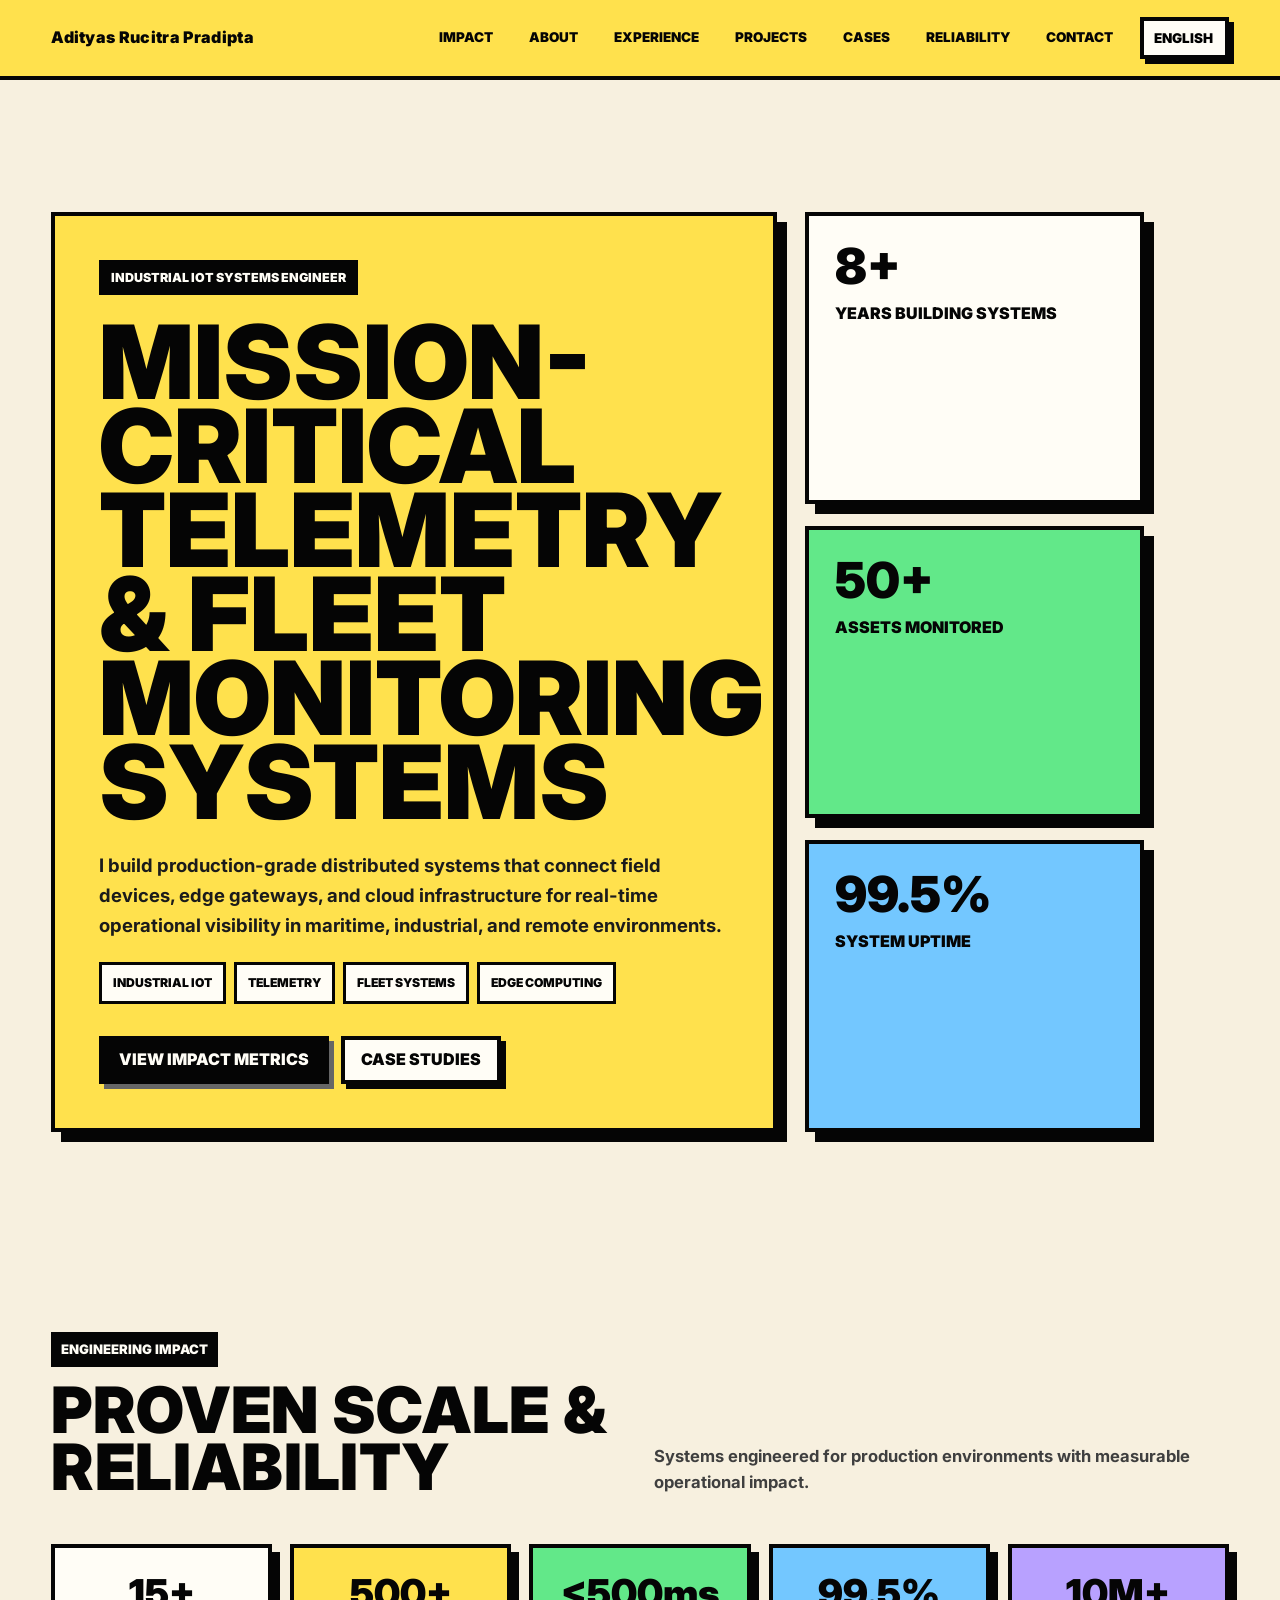
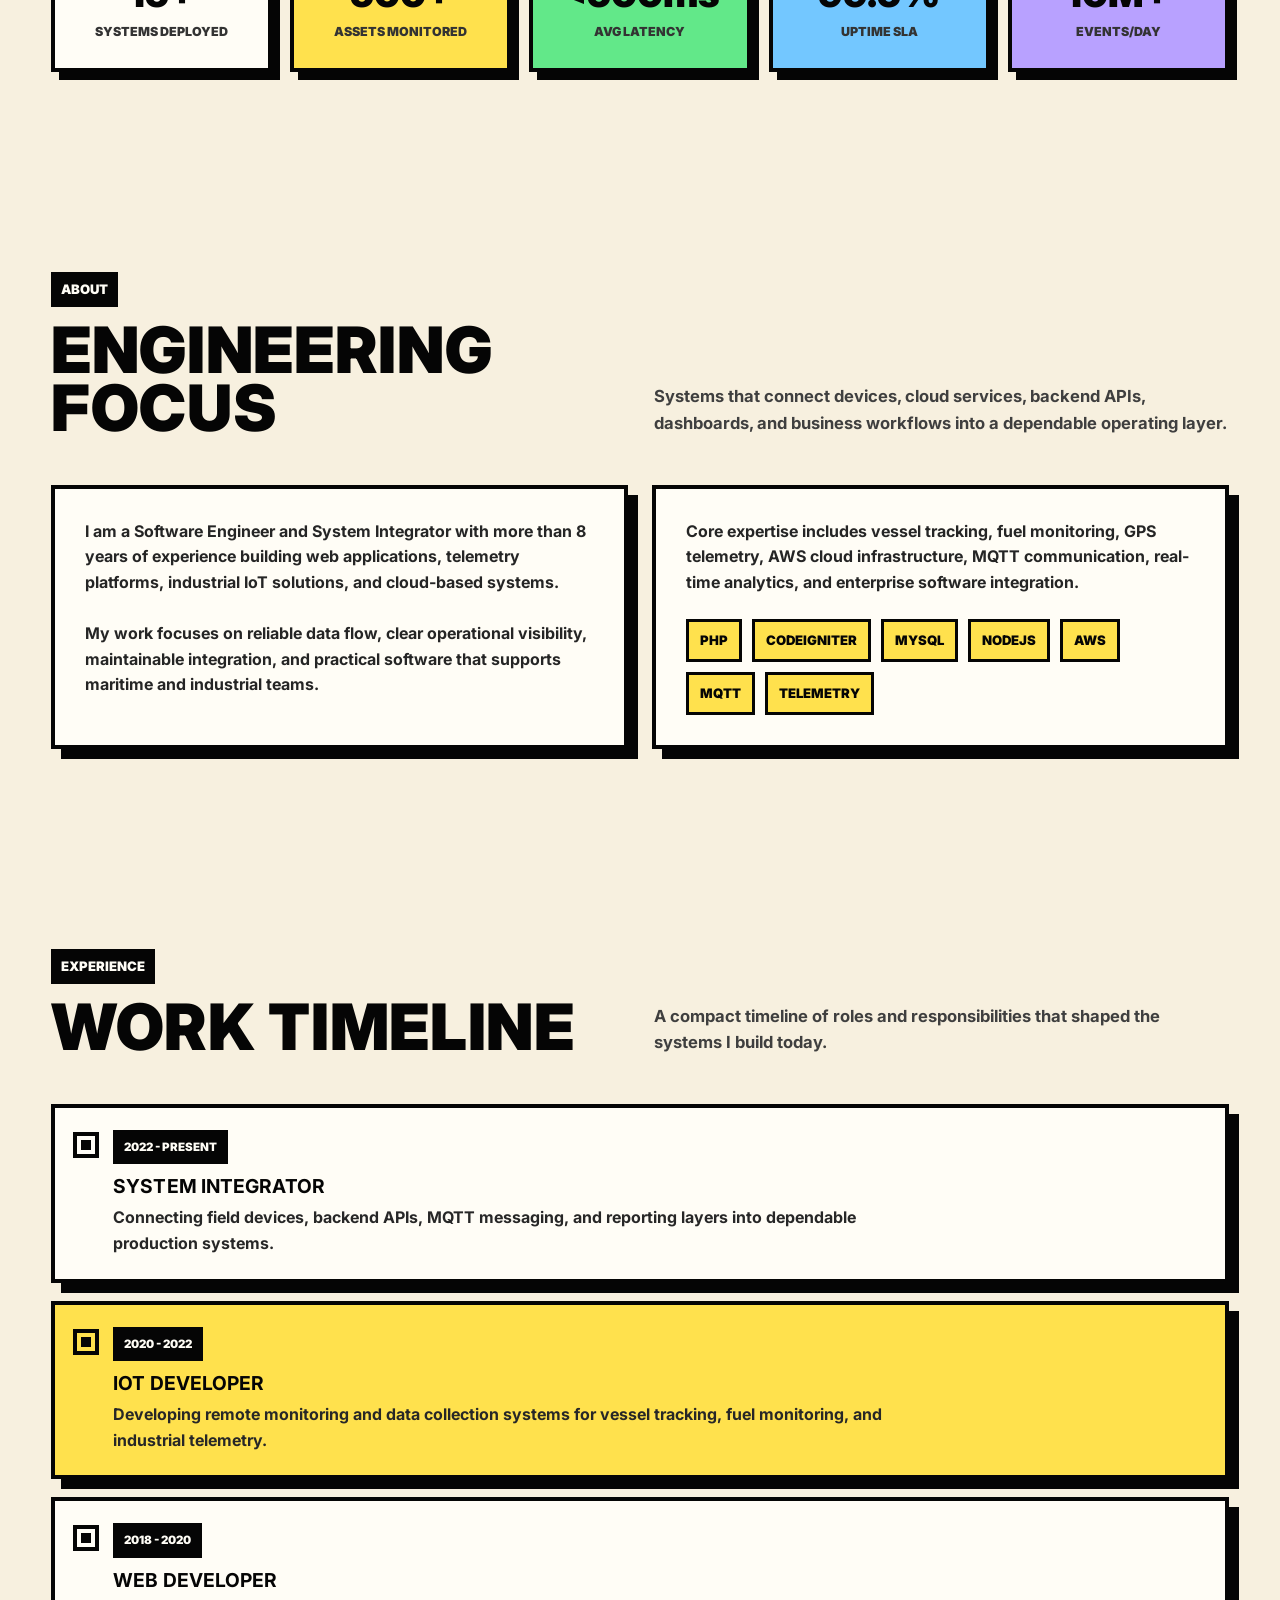
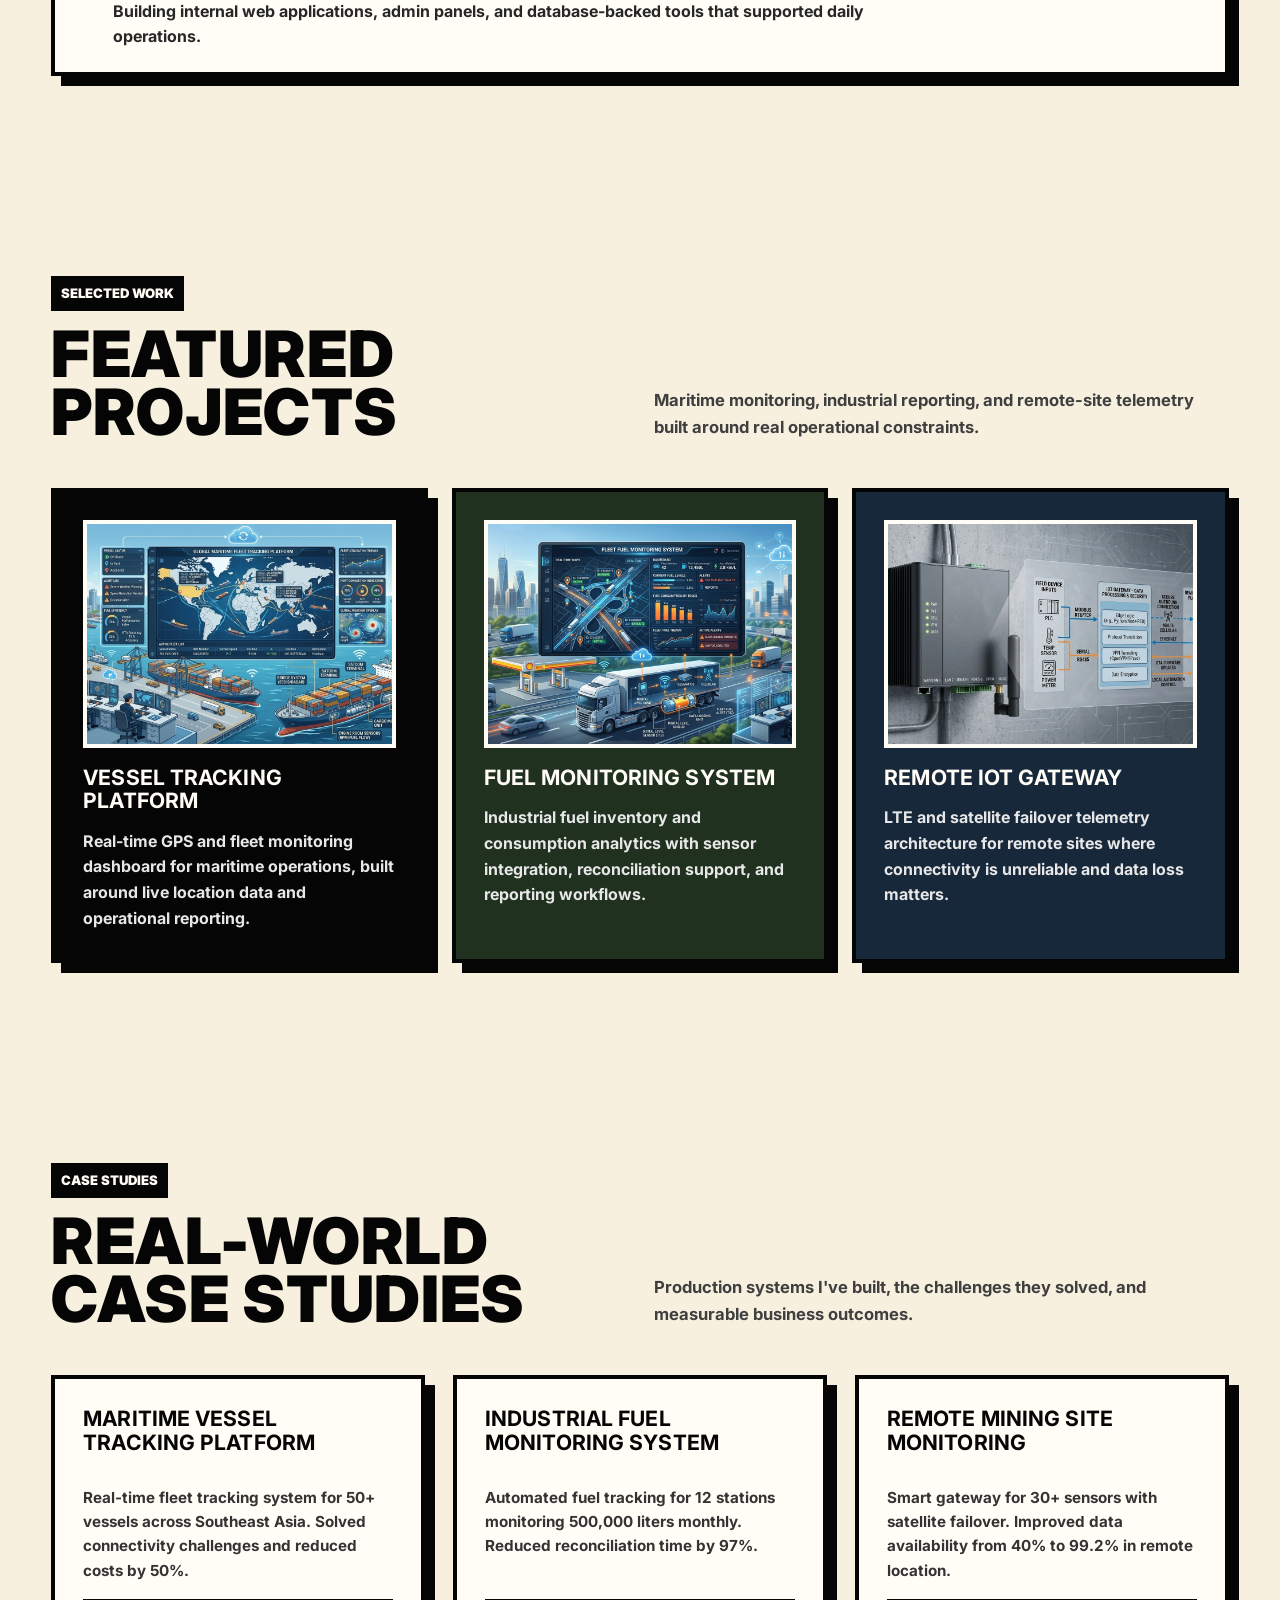
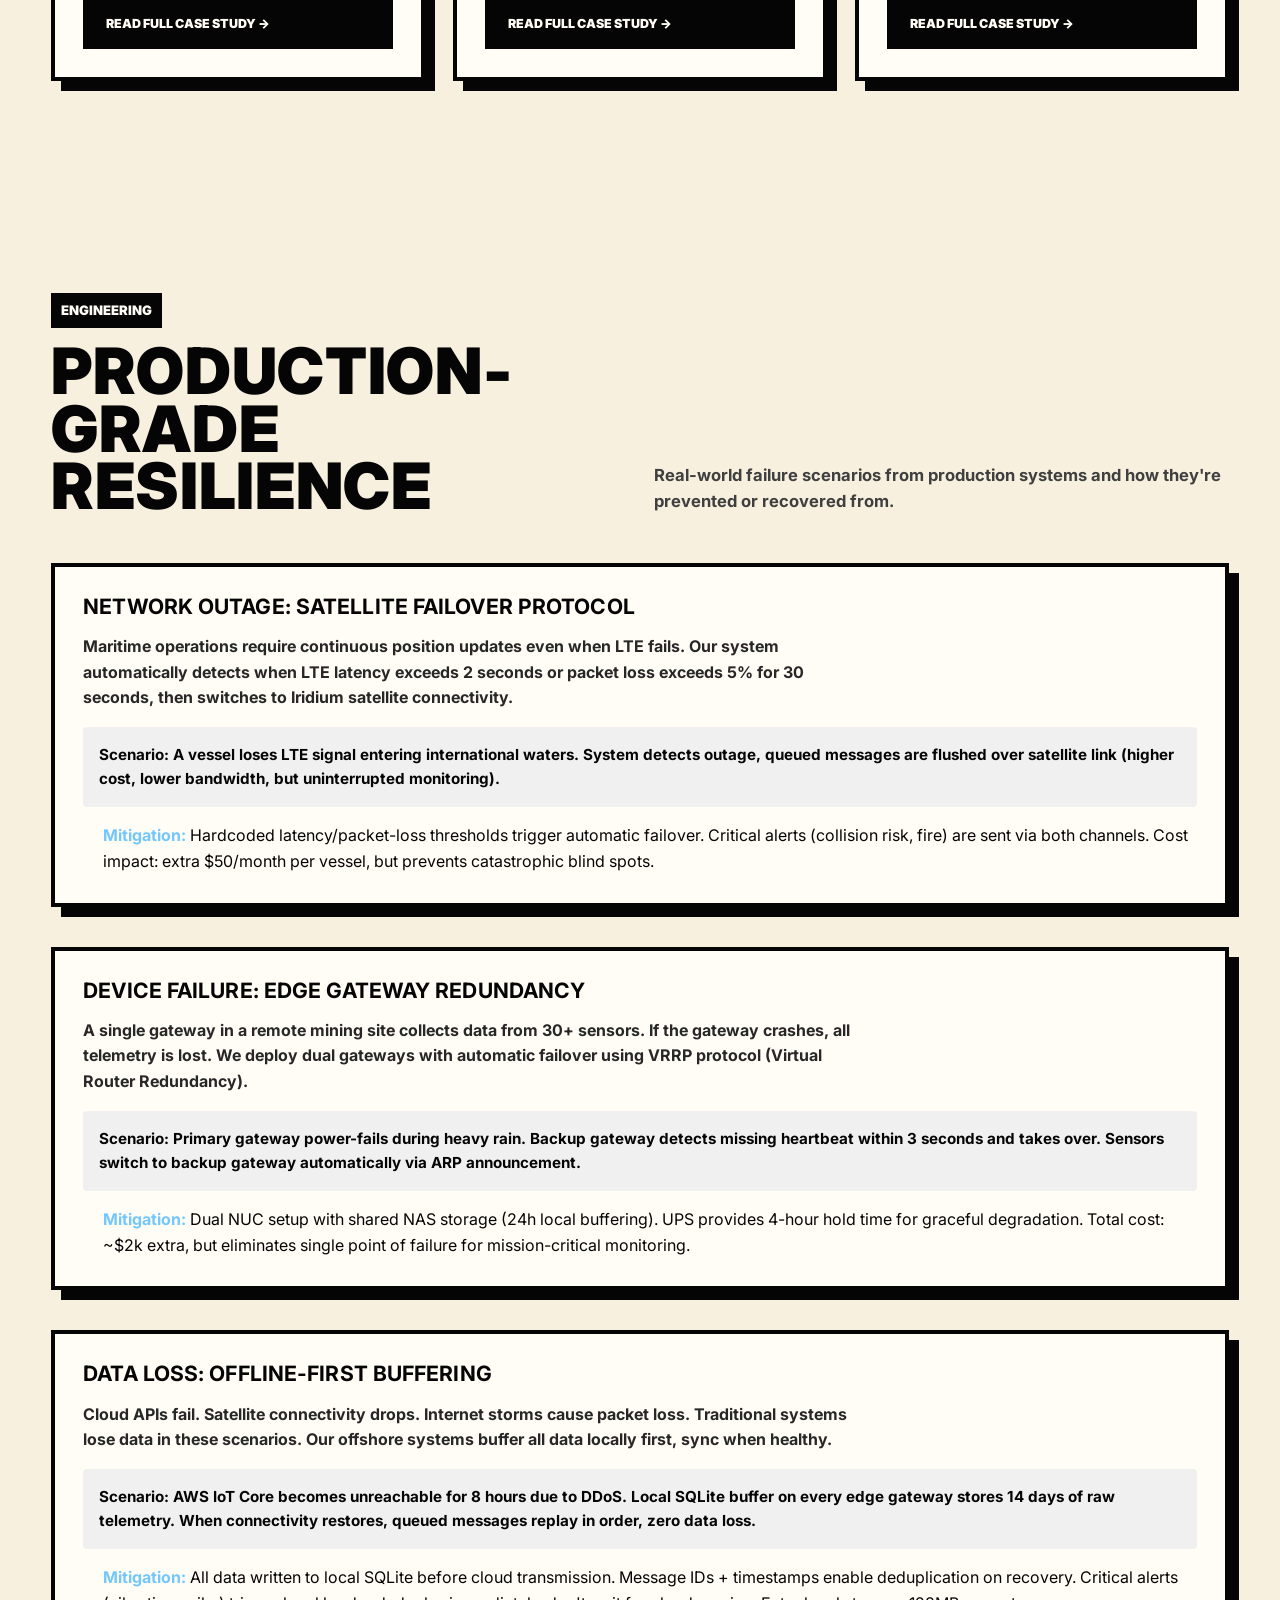
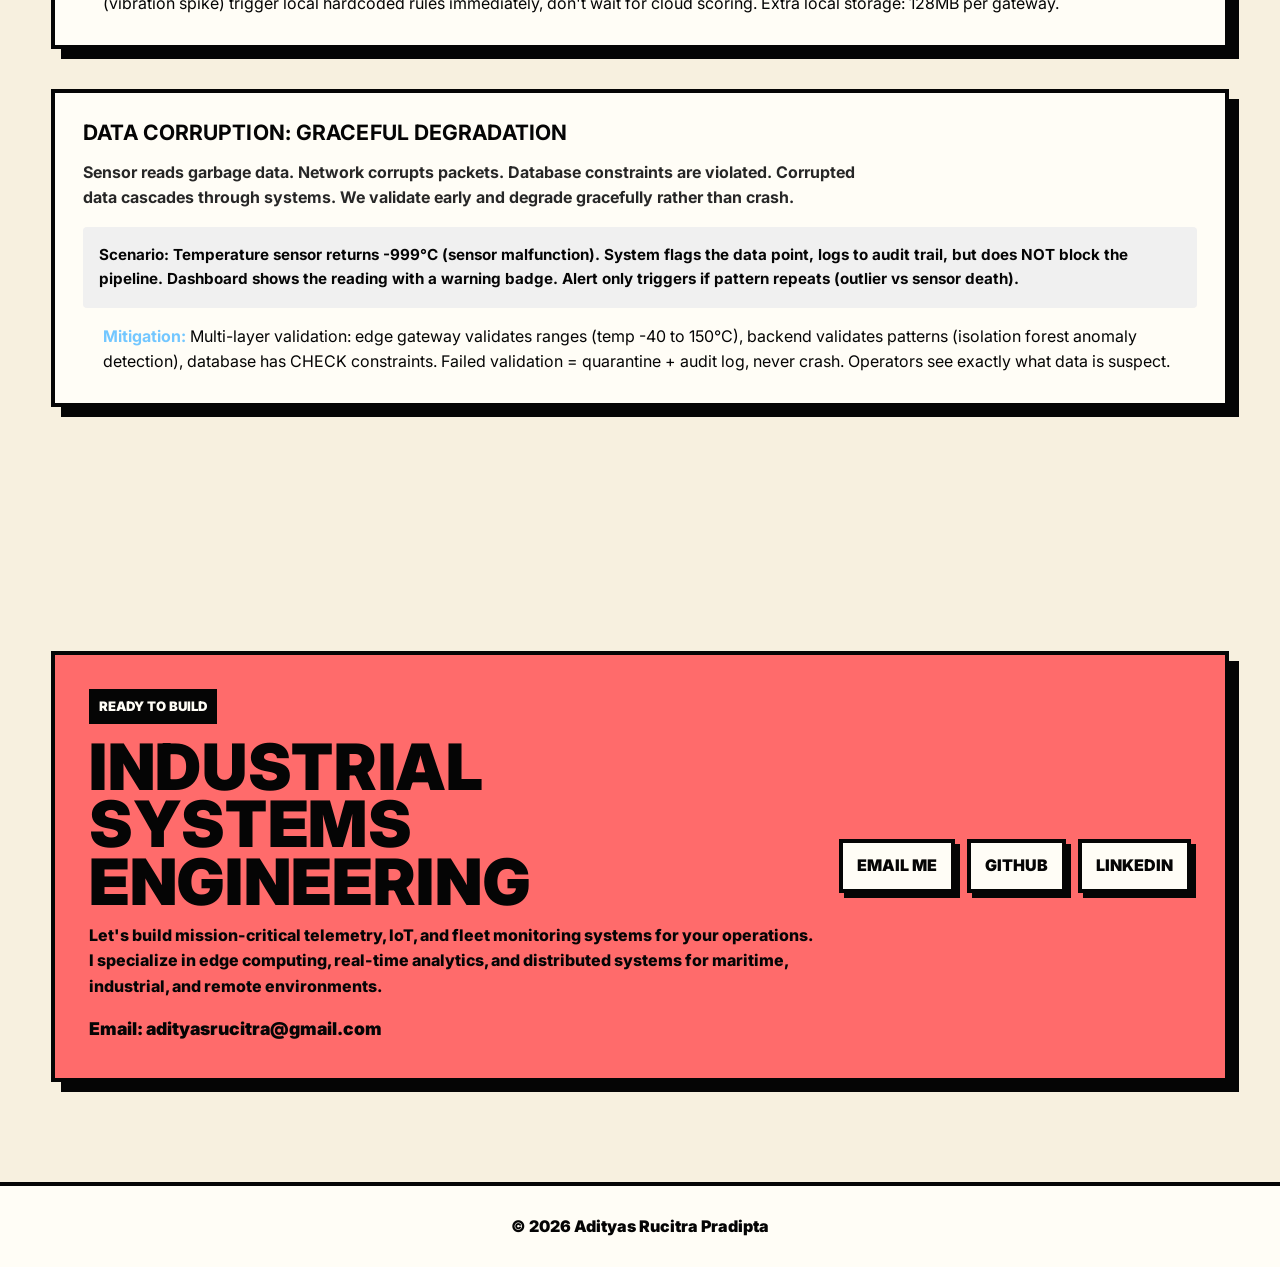
==== commit ed158600: "Refactor navigation and timeline sections for improved clarity and organization" ====
--- a/index.html
+++ b/index.html
@@ -221,11 +221,7 @@
   <nav class="nav" aria-label="Primary navigation" data-i18n-aria-label="navAria">
     <div class="container">
       <a class="brand" href="#">Adityas Rucitra Pradipta</a>
-      <div class="nav-actions">
-        <select class="locale-select" id="localeSelect" aria-label="Select language" data-i18n-aria-label="localeSelect">
-          <option value="en">English</option>
-          <option value="id">Bahasa</option>
-        </select>
+      <div class="nav-actions">        
         <div class="nav-links">
           <a href="#impact" data-i18n="navImpact">Impact</a>
           <a href="#about" data-i18n="navAbout">About</a>
@@ -235,6 +231,10 @@
           <a href="#reliability" data-i18n="navReliability">Reliability</a>
           <a href="#contact" data-i18n="navContact">Contact</a>
         </div>
+        <select class="locale-select" id="localeSelect" aria-label="Select language" data-i18n-aria-label="localeSelect">
+          <option value="en">English</option>
+          <option value="id">Bahasa</option>
+        </select>
       </div>
     </div>
   </nav>
@@ -332,31 +332,23 @@
           <article class="timeline-item neo">
             <div class="timeline-marker" aria-hidden="true"></div>
             <div>
-              <span class="timeline-meta" data-i18n="timeline4Meta">2023 - Present</span>
-              <h3 data-i18n="timeline4Title">Software Engineer</h3>
-              <p data-i18n="timeline4Body">Building telemetry platforms, industrial dashboards, cloud services, and workflow automation for operational teams.</p>
+              <span class="timeline-meta" data-i18n="timeline3Meta">2023 - Present</span>
+              <h3 data-i18n="timeline3Title">Software Engineer</h3>
+              <p data-i18n="timeline3Body">Building telemetry platforms, industrial dashboards, cloud services, and workflow automation for operational teams.</p>
             </div>
           </article>
           <article class="timeline-item neo">
             <div class="timeline-marker" aria-hidden="true"></div>
             <div>
-              <span class="timeline-meta" data-i18n="timeline3Meta">2021 - 2023</span>
-              <h3 data-i18n="timeline3Title">System Integrator</h3>
-              <p data-i18n="timeline3Body">Connecting field devices, backend APIs, MQTT messaging, and reporting layers into dependable production systems.</p>
+              <span class="timeline-meta" data-i18n="timeline2Meta">2020 - 2022</span>
+              <h3 data-i18n="timeline2Title">System Integrator</h3>
+              <p data-i18n="timeline2Body">Connecting field devices, backend APIs, MQTT messaging, and reporting layers into dependable production systems.</p>
             </div>
           </article>
           <article class="timeline-item neo">
             <div class="timeline-marker" aria-hidden="true"></div>
             <div>
-              <span class="timeline-meta" data-i18n="timeline2Meta">2019 - 2021</span>
-              <h3 data-i18n="timeline2Title">IoT Developer</h3>
-              <p data-i18n="timeline2Body">Developing remote monitoring and data collection systems for vessel tracking, fuel monitoring, and industrial telemetry.</p>
-            </div>
-          </article>
-          <article class="timeline-item neo">
-            <div class="timeline-marker" aria-hidden="true"></div>
-            <div>
-              <span class="timeline-meta" data-i18n="timeline1Meta">2017 - 2019</span>
+              <span class="timeline-meta" data-i18n="timeline1Meta">2018 - 2020</span>
               <h3 data-i18n="timeline1Title">Web Developer</h3>
               <p data-i18n="timeline1Body">Building internal web applications, admin panels, and database-backed tools that supported daily operations.</p>
             </div>
@@ -551,13 +543,13 @@
         timeline4Meta: "2023 - Present",
         timeline4Title: "Software Engineer",
         timeline4Body: "Building telemetry platforms, industrial dashboards, cloud services, and workflow automation for operational teams.",
-        timeline3Meta: "2021 - 2023",
+        timeline3Meta: "2022 - Present",
         timeline3Title: "System Integrator",
         timeline3Body: "Connecting field devices, backend APIs, MQTT messaging, and reporting layers into dependable production systems.",
-        timeline2Meta: "2019 - 2021",
+        timeline2Meta: "2020 - 2022",
         timeline2Title: "IoT Developer",
         timeline2Body: "Developing remote monitoring and data collection systems for vessel tracking, fuel monitoring, and industrial telemetry.",
-        timeline1Meta: "2017 - 2019",
+        timeline1Meta: "2018 - 2020",
         timeline1Title: "Web Developer",
         timeline1Body: "Building internal web applications, admin panels, and database-backed tools that supported daily operations.",
         projectsLabel: "Selected Work",
@@ -731,13 +723,13 @@
         timeline4Meta: "2023 - Sekarang",
         timeline4Title: "Software Engineer",
         timeline4Body: "Membangun platform telemetry, dashboard industri, layanan cloud, dan otomasi workflow untuk tim operasional.",
-        timeline3Meta: "2021 - 2023",
+        timeline3Meta: "2022 - Sekarang",
         timeline3Title: "System Integrator",
         timeline3Body: "Menghubungkan perangkat lapangan, backend API, messaging MQTT, dan layer pelaporan menjadi sistem produksi yang andal.",
-        timeline2Meta: "2019 - 2021",
+        timeline2Meta: "2020 - 2022",
         timeline2Title: "IoT Developer",
         timeline2Body: "Mengembangkan sistem monitoring jarak jauh dan pengumpulan data untuk vessel tracking, fuel monitoring, dan telemetry industri.",
-        timeline1Meta: "2017 - 2019",
+        timeline1Meta: "2018 - 2020",
         timeline1Title: "Web Developer",
         timeline1Body: "Membangun aplikasi web internal, admin panel, dan tools berbasis database untuk mendukung operasional harian.",
         projectsLabel: "Karya Pilihan",
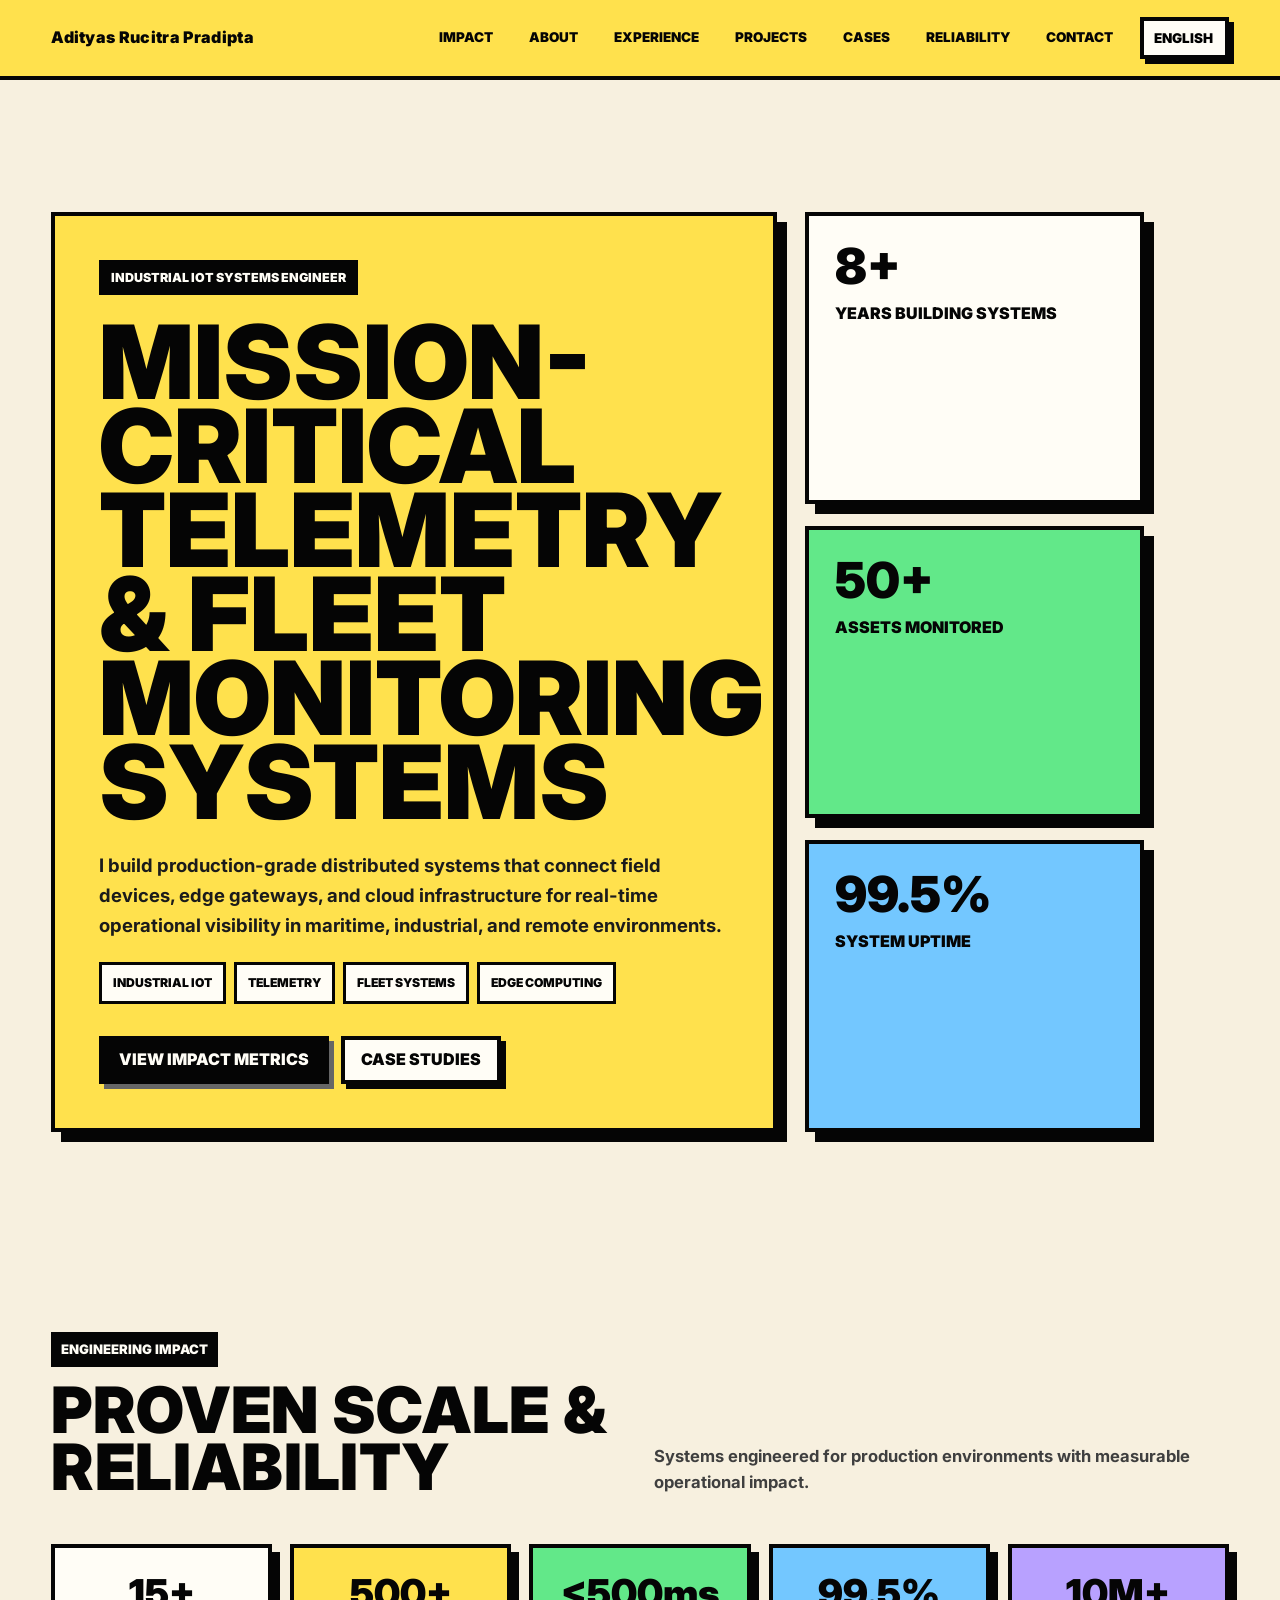
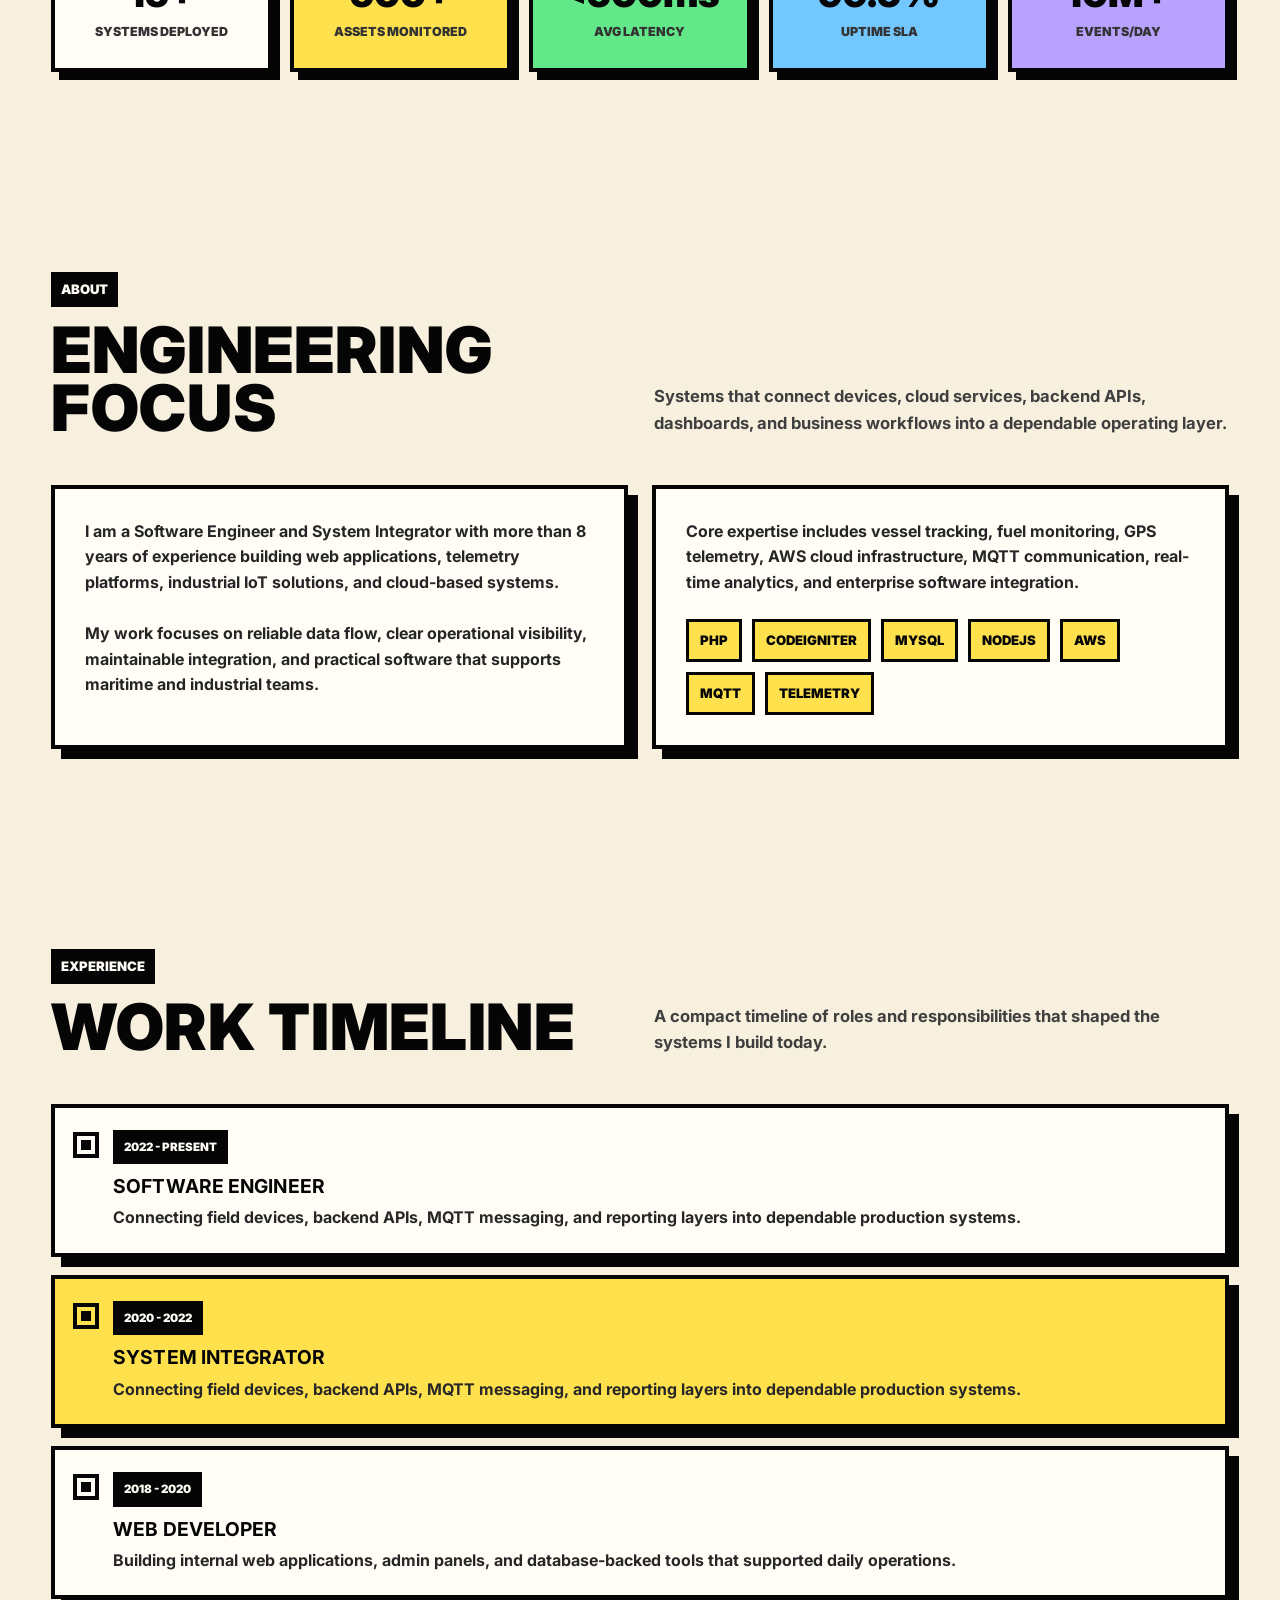
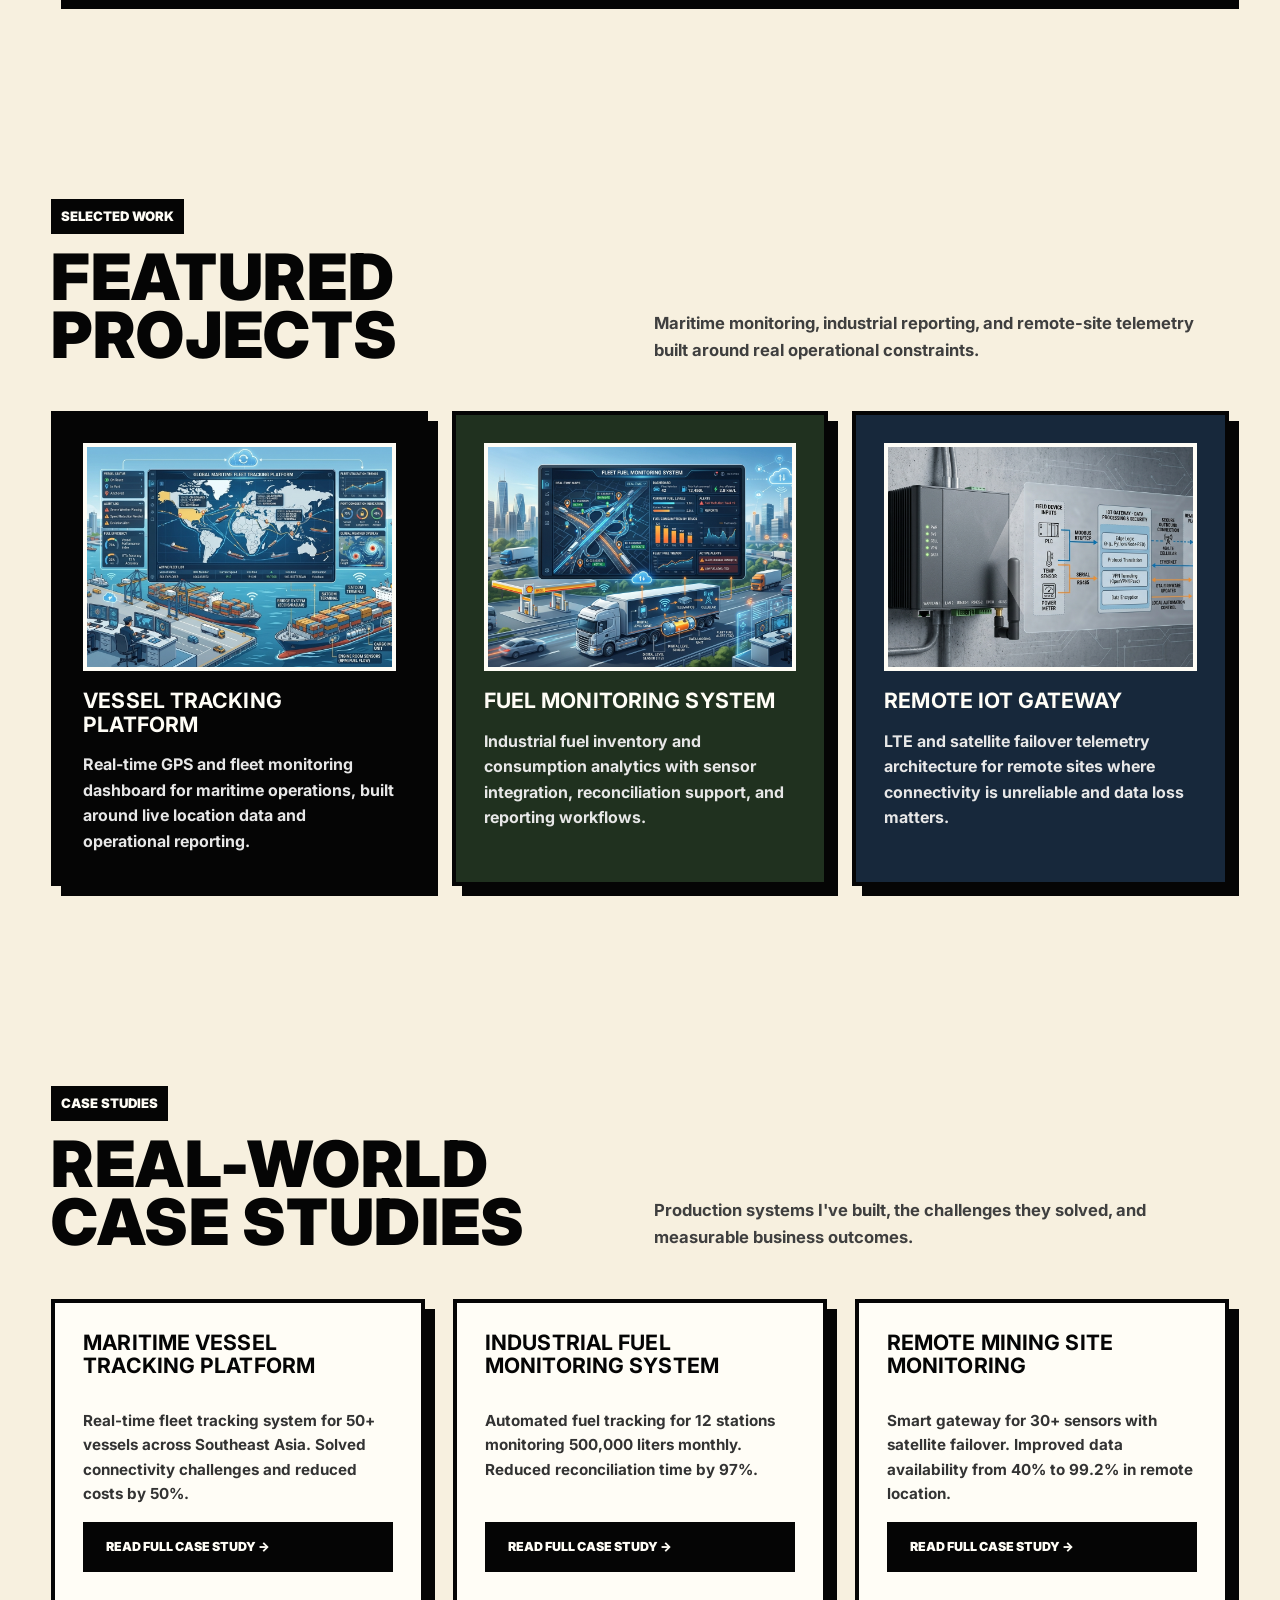
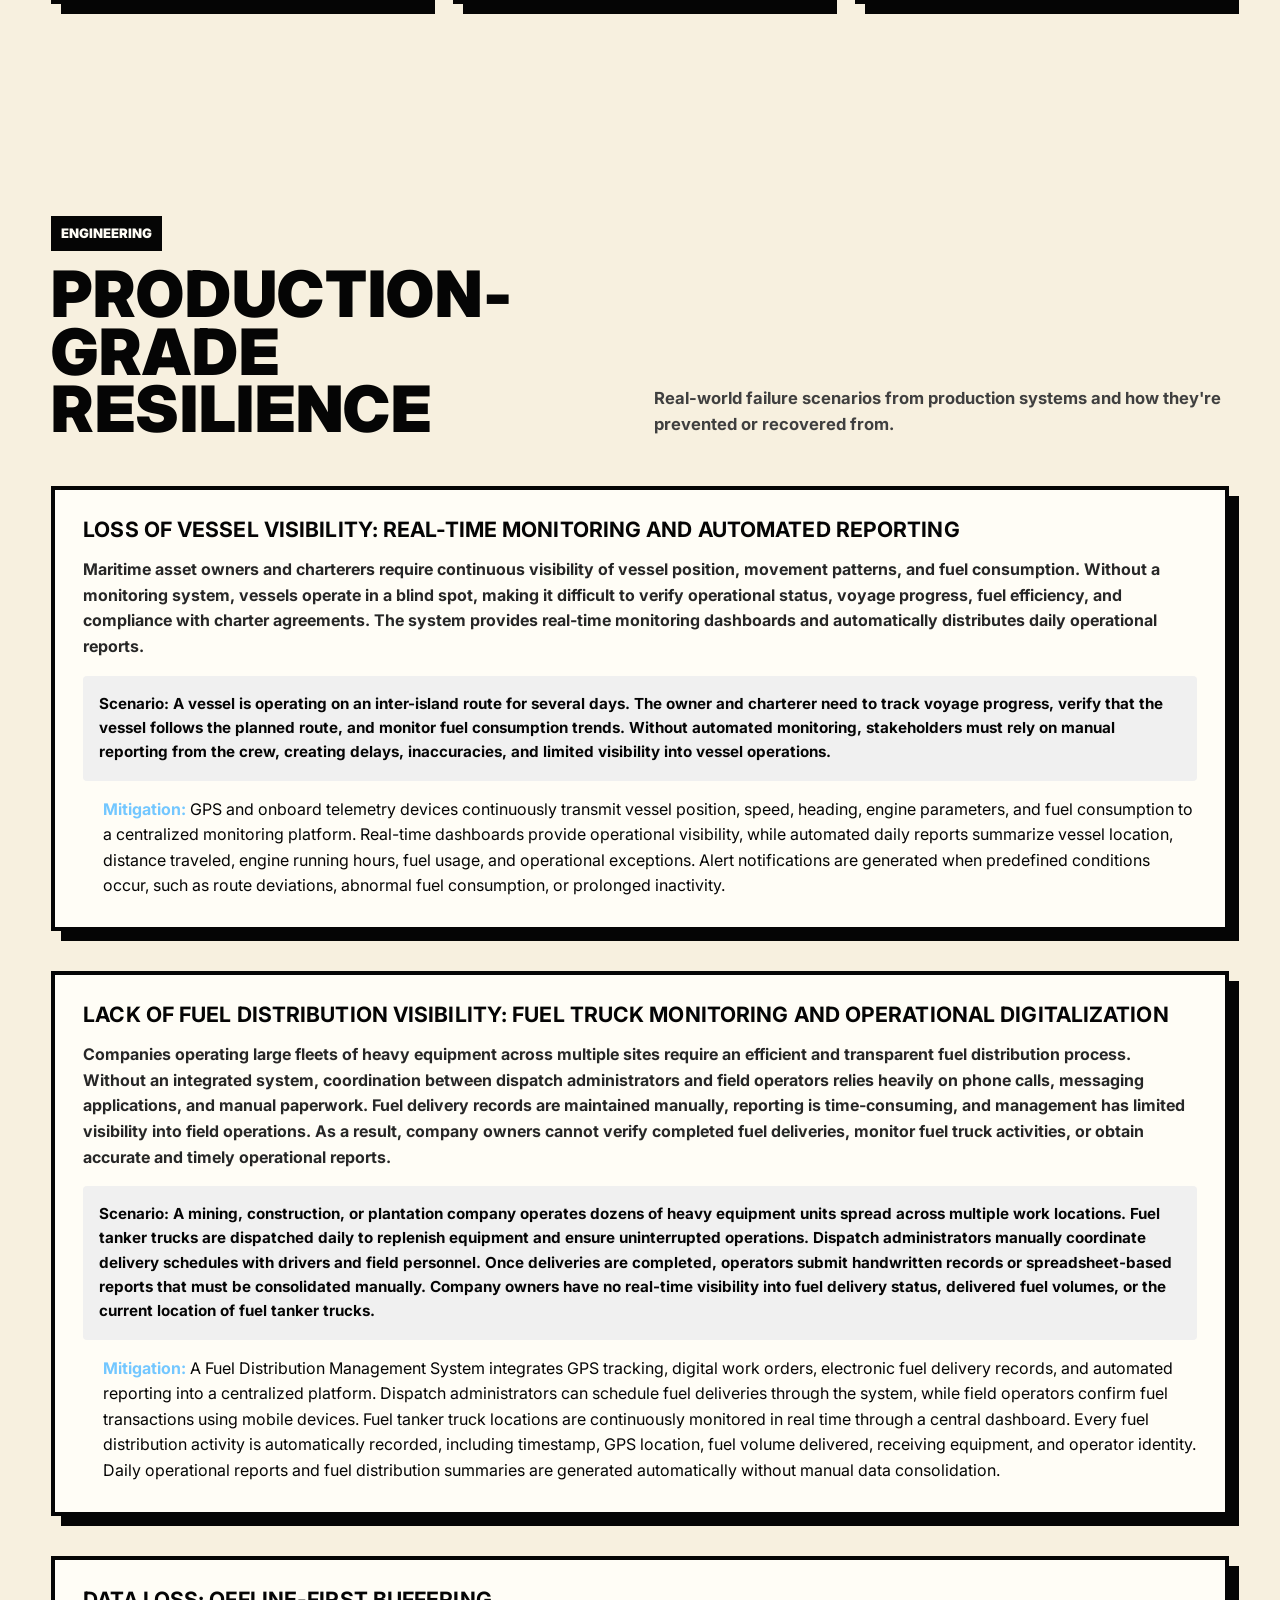
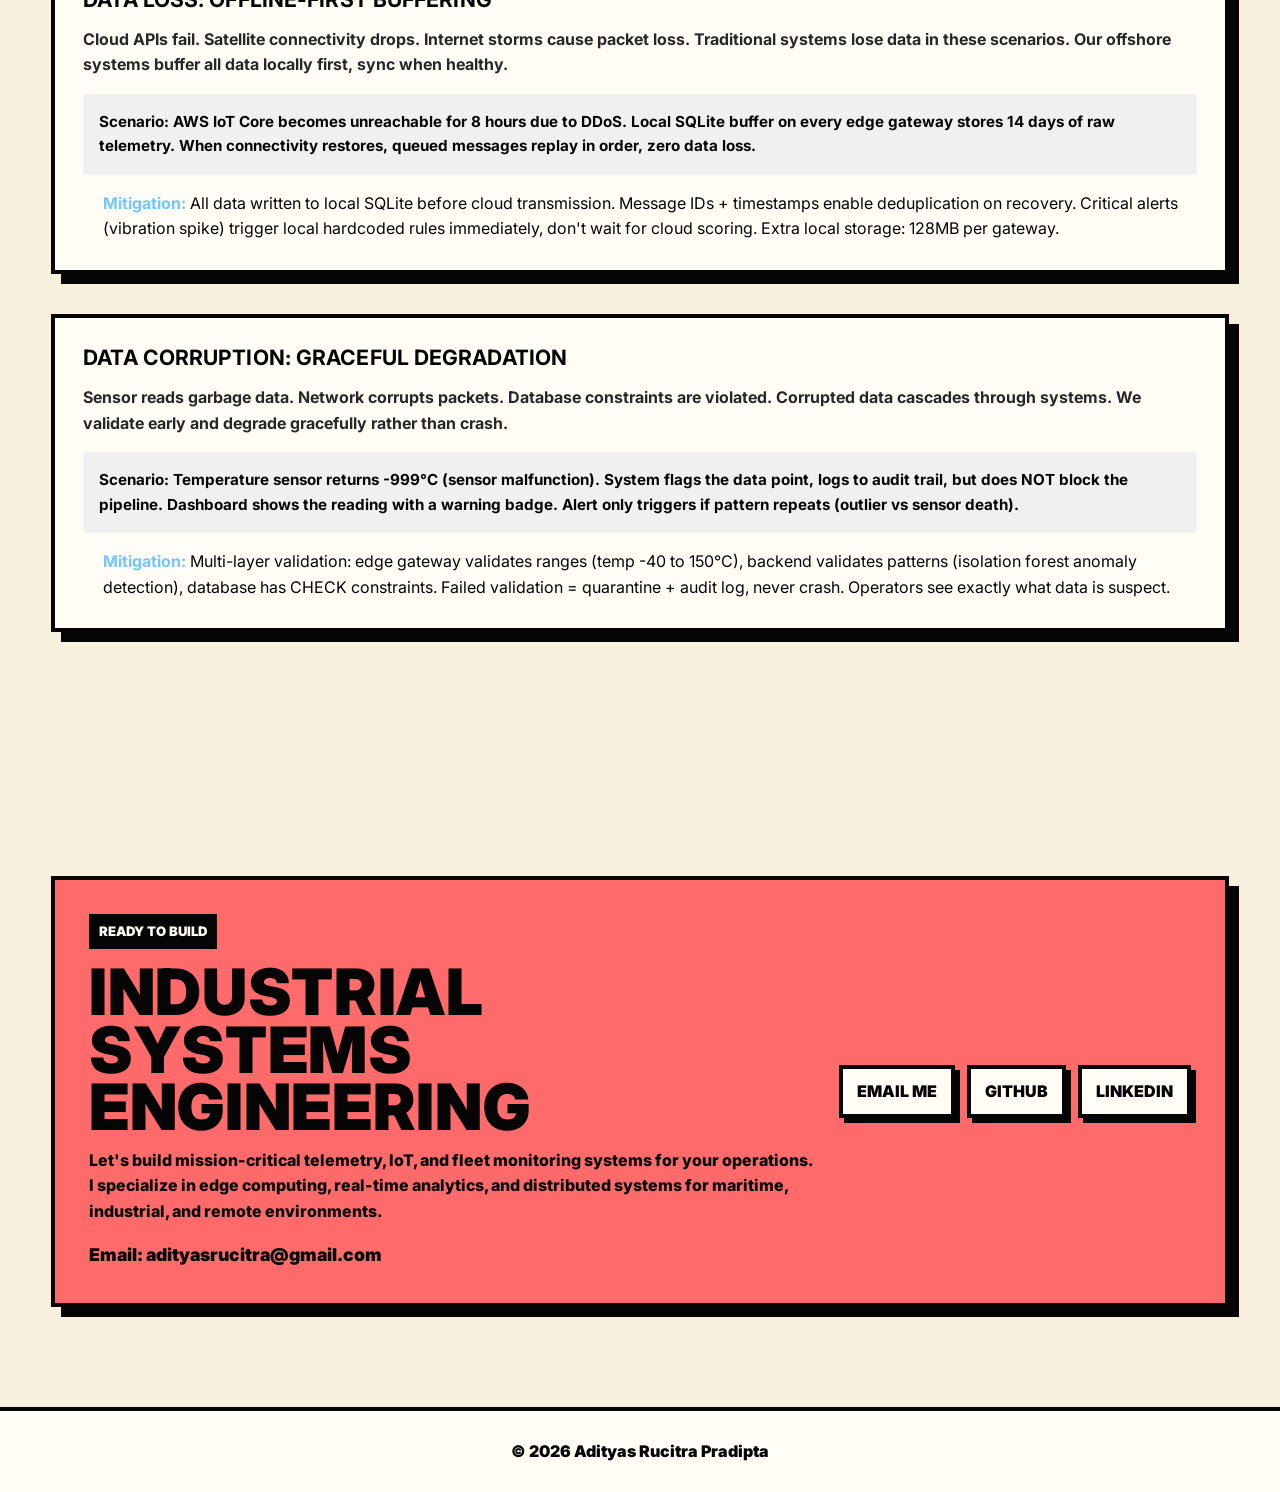
==== commit 5b3856a3: "Update timeline and reliability stories for improved clarity and relevance" ====
--- a/index.html
+++ b/index.html
@@ -10,212 +10,7 @@
   <link rel="preconnect" href="https://fonts.googleapis.com">
   <link rel="preconnect" href="https://fonts.gstatic.com" crossorigin>
   <link href="https://fonts.googleapis.com/css2?family=Inter:wght@500;700;800;900&display=swap" rel="stylesheet">
-  <style>
-    :root{--ink:#050505;--paper:#f7f0df;--white:#fffdf6;--yellow:#ffe14d;--green:#62e889;--red:#ff6b6b;--blue:#73c7ff;--purple:#b8a1ff;--muted:#3f3f3f;--shadow:10px 10px 0 var(--ink)}
-    *{margin:0;padding:0;box-sizing:border-box}
-    html{scroll-behavior:smooth;-webkit-tap-highlight-color:transparent}
-    body{font-family:Inter,Arial,sans-serif;background:var(--paper);color:var(--ink);line-height:1.6;overflow-x:hidden;-webkit-text-size-adjust:100%}
-    a{color:inherit}
-    .container{width:min(1180px,92%);margin:auto}
-    .neo{border:4px solid var(--ink);box-shadow:var(--shadow)}
-    h2{letter-spacing:.01em}
-    h3{letter-spacing:.005em}
-    p{max-width:72ch}
-    .nav{position:sticky;top:0;z-index:20;background:var(--yellow);border-bottom:4px solid var(--ink)}
-    @supports(padding:max(0px)){.nav{padding-left:max(env(safe-area-inset-left),0px);padding-right:max(env(safe-area-inset-right),0px)}}
-    .nav .container{display:flex;align-items:center;justify-content:space-between;gap:24px;padding:16px 0}
-    .brand{font-weight:900;text-decoration:none;letter-spacing:.02em}
-    .nav-actions{display:flex;align-items:center;gap:14px;flex-wrap:wrap}
-    .nav-links{display:flex;gap:10px;flex-wrap:wrap}
-    .nav-links a{padding:8px 10px;text-decoration:none;font-size:.84rem;font-weight:900;text-transform:uppercase;border:3px solid transparent;touch-action:manipulation}
-    .nav-links a:hover,.nav-links a:focus-visible{background:var(--white);border-color:var(--ink);outline:none}
-    .locale-select{height:42px;background:var(--white);border:4px solid var(--ink);font:900 .84rem Inter,Arial,sans-serif;text-transform:uppercase;padding:0 10px;box-shadow:5px 5px 0 var(--ink);cursor:pointer;max-width:100%;-webkit-appearance:none;-moz-appearance:none;appearance:none;touch-action:manipulation}
-    .locale-select:focus-visible{outline:3px solid var(--red);outline-offset:3px}
-    main{display:block}
-    section{padding:100px 0;scroll-margin-top:90px}
-    section > .container > .title-row{margin-bottom:48px}
-    section > .container > div:not(.title-row){margin-top:32px}
-    .hero{min-height:calc(100vh - 68px);display:flex;align-items:center}
-    .hero-grid{display:grid;grid-template-columns:1.2fr .8fr;gap:28px;align-items:stretch}
-    .hero-main{background:var(--yellow);padding:44px;display:flex;flex-direction:column;justify-content:space-between;min-height:560px}
-    .eyebrow{display:inline-block;width:max-content;max-width:100%;background:var(--ink);color:var(--white);padding:8px 12px;font-size:.78rem;font-weight:900;text-transform:uppercase;margin-bottom:26px}
-    h1{font-size:clamp(3.2rem,8vw,7.8rem);line-height:.82;letter-spacing:0;font-weight:900;text-transform:uppercase;max-width:9ch}
-    .lead{max-width:720px;margin-top:26px;font-size:1.16rem;font-weight:700;color:#1b1b1b}
-    .hero-tags{display:flex;flex-wrap:wrap;gap:8px;margin-top:22px}
-    .hero-tag{background:var(--white);border:3px solid var(--ink);padding:8px 11px;font-weight:900;text-transform:uppercase;font-size:.76rem;display:inline-block}
-    .actions{display:flex;flex-wrap:wrap;gap:12px;margin-top:32px}
-    .button{display:inline-flex;align-items:center;justify-content:center;min-height:48px;padding:0 16px;background:var(--white);border:4px solid var(--ink);box-shadow:5px 5px 0 var(--ink);text-decoration:none;font-weight:900;text-transform:uppercase;text-align:center;transition:transform .16s ease,box-shadow .16s ease;touch-action:manipulation}
-    .button:hover,.button:focus-visible{transform:translate(3px,3px);box-shadow:2px 2px 0 var(--ink);outline:none}
-    .button.dark{background:var(--ink);color:var(--white);box-shadow:5px 5px 0 #666}
-    .hero-side{display:grid;gap:22px}
-    .stat{padding:26px;background:var(--white)}
-    .stat:nth-child(2){background:var(--green)}
-    .stat:nth-child(3){background:var(--blue)}
-    .stat strong{display:block;font-size:3.1rem;line-height:1;font-weight:900}
-    .stat span{display:block;margin-top:10px;font-weight:900;text-transform:uppercase}
-    .title-row{display:grid;grid-template-columns:1fr 1fr;gap:28px;align-items:end;margin-bottom:26px}
-    .label{font-size:.82rem;font-weight:900;text-transform:uppercase;background:var(--ink);color:var(--white);display:inline-block;padding:7px 10px;margin-bottom:14px}
-    .title{font-size:clamp(2.2rem,5vw,4.6rem);line-height:.9;font-weight:900;text-transform:uppercase}
-    .section-copy{font-weight:700;color:var(--muted);font-size:1.04rem}
-    .card{background:var(--white);padding:30px}
-    .card p{font-weight:700;color:#252525}
-    .about-grid{display:grid;grid-template-columns:1fr 1fr;gap:24px}
-    .timeline{display:grid;gap:18px}
-    .timeline-item{display:grid;grid-template-columns:auto 1fr;gap:18px;align-items:start;background:var(--white);padding:22px;position:relative}
-    .timeline-item:nth-child(2n){background:var(--yellow)}
-    .timeline-marker{width:18px;height:18px;margin-top:6px;background:var(--ink);border:4px solid var(--white);box-shadow:0 0 0 4px var(--ink)}
-    .timeline-item:nth-child(2n) .timeline-marker{border-color:var(--yellow)}
-    .timeline-item h3{font-size:1.2rem;line-height:1.1;text-transform:uppercase;margin-bottom:8px}
-    .timeline-meta{display:inline-block;margin-bottom:12px;padding:5px 8px;background:var(--ink);color:var(--white);border:3px solid var(--ink);font-size:.72rem;font-weight:900;text-transform:uppercase}
-    .timeline-item p{font-weight:700;color:#272727}
-    .tags{display:flex;flex-wrap:wrap;gap:10px;margin-top:24px}
-    .tag{background:var(--yellow);border:3px solid var(--ink);padding:8px 11px;font-weight:900;text-transform:uppercase;font-size:.82rem}
-    .grid{display:grid;grid-template-columns:repeat(3,1fr);gap:24px;margin-top:32px}
-    .project{background:var(--ink);color:var(--white);padding:28px;transition:transform .16s ease,box-shadow .16s ease;display:flex;flex-direction:column}
-    .project:hover{transform:translate(-4px,-4px);box-shadow:14px 14px 0 var(--ink)}
-    .project-media{margin-bottom:18px;overflow:hidden;border:4px solid var(--white);background:#111}
-    .project-media a{display:block;position:relative;cursor:pointer}
-    .project-media a::after{content:"🔍 View Full Size";position:absolute;inset:0;display:flex;align-items:center;justify-content:center;background:rgba(0,0,0,.7);color:var(--white);font-size:.85rem;font-weight:900;text-transform:uppercase;opacity:0;transition:opacity .2s ease}
-    .project-media a:hover::after{opacity:1}
-    .project-media img{display:block;width:100%;height:220px;object-fit:cover}
-    .project h3,.case h3{font-size:1.32rem;line-height:1.1;text-transform:uppercase;margin-bottom:16px}
-    .project p{color:#e7e7e7;font-weight:700}
-    .project:nth-child(2){background:#20311f}
-    .project:nth-child(3){background:#17283b}
-    .case{background:var(--white);padding:28px;margin-bottom:12px}
-    .case h4{display:inline-block;margin-top:20px;margin-bottom:8px;padding:5px 8px;background:var(--yellow);border:3px solid var(--ink);font-size:.72rem;font-weight:900;text-transform:uppercase}
-    .scenario{background:#f0f0f0;padding:16px;margin:16px 0;border-radius:4px;font-size:.95rem;font-weight:700}
-    .mitigation{margin-top:14px;padding-left:20px}
-    .mitigation strong{color:var(--blue)}
-    .case p{font-weight:700;color:#272727}
-    .case-section{margin-top:24px}
-    .case-section h4{display:block;margin-bottom:12px;padding:8px 12px;background:var(--ink);color:var(--white);border:3px solid var(--ink);font-size:.78rem;font-weight:900;text-transform:uppercase}
-    .case-section p{margin-bottom:12px;line-height:1.6}
-    .case-section ul{margin-left:20px;margin-top:8px}
-    .case-section li{margin-bottom:8px;font-weight:700;color:#272727}
-    .case-card{cursor:pointer;transition:transform .2s ease,box-shadow .2s ease;min-height:200px;display:flex;flex-direction:column}
-    .case-card:hover{transform:translate(-4px,-4px);box-shadow:12px 12px 0 var(--ink)}
-    .case-card .case-brief{flex:1;font-size:.95rem;line-height:1.6;margin:16px 0;color:#333}
-    .case-card .read-more{display:inline-block;margin-top:auto;padding:12px 20px;background:var(--ink);color:var(--white);border:3px solid var(--ink);font-size:.78rem;font-weight:900;text-transform:uppercase;text-decoration:none;transition:transform .16s ease}
-    .case-card .read-more:hover{transform:scale(1.05)}
-    .modal-overlay{display:none;position:fixed;top:0;left:0;right:0;bottom:0;background:rgba(5,5,5,0.85);z-index:1000;padding:20px;overflow-y:auto}
-    .modal-overlay.active{display:flex;align-items:center;justify-content:center}
-    .modal-content{background:var(--paper);border:6px solid var(--ink);box-shadow:16px 16px 0 rgba(0,0,0,0.6);max-width:800px;width:100%;margin:auto;position:relative;max-height:90vh;overflow-y:auto}
-    .modal-header{background:var(--ink);color:var(--white);padding:24px 60px 24px 28px;border-bottom:4px solid var(--ink);position:sticky;top:0;z-index:1}
-    .modal-header h2{font-size:1.8rem;font-weight:900;text-transform:uppercase;margin:0}
-    .modal-body{padding:32px 28px}
-    .modal-close{position:absolute;top:20px;right:20px;width:40px;height:40px;background:var(--white);border:4px solid var(--white);font-size:1.5rem;font-weight:900;cursor:pointer;display:flex;align-items:center;justify-content:center;transition:transform .16s ease;color:var(--ink)}
-    .modal-close:hover{transform:scale(1.1);background:var(--yellow)}
-    @media(max-width:700px){
-      .modal-content{border-width:4px;box-shadow:8px 8px 0 rgba(0,0,0,0.6);max-height:95vh}
-      .modal-header{padding:18px 50px 18px 20px}
-      .modal-header h2{font-size:1.4rem}
-      .modal-body{padding:24px 20px}
-      .modal-close{width:36px;height:36px;top:14px;right:14px;font-size:1.2rem}
-    }
-    .flow{display:grid;grid-template-columns:repeat(6,1fr);gap:14px}
-    .node{min-height:150px;background:var(--white);padding:18px;position:relative}
-    .node:nth-child(odd){background:var(--yellow)}
-    .node:nth-child(2){background:var(--green)}
-    .node:nth-child(4){background:var(--blue)}
-    .node:nth-child(6){background:var(--purple)}
-    .node span{display:block;font-size:2rem;line-height:1;font-weight:900;margin-bottom:16px}
-    .node strong{display:block;text-transform:uppercase;line-height:1.05}
-    .node p{margin-top:10px;font-weight:700;color:#272727;font-size:.92rem}
-    .diagram{background:var(--white);padding:32px;margin-bottom:20px;border:4px solid var(--ink);box-shadow:8px 8px 0 var(--ink)}
-    .diagram h4{font-size:1.15rem;font-weight:900;text-transform:uppercase;margin-bottom:18px;color:var(--ink)}
-    .diagram pre{background:#f5f5f5;border:3px solid var(--ink);padding:20px;overflow-x:auto;font-family:monospace;font-size:.82rem;line-height:1.7;font-weight:600;white-space:pre;-webkit-overflow-scrolling:touch}
-    .diagram p{margin-top:14px;font-weight:700;color:#333}
-    .proof-links{display:grid;grid-template-columns:repeat(2,1fr);gap:18px;margin-top:28px}
-    .proof-card{background:var(--white);border:4px solid var(--ink);padding:24px;box-shadow:6px 6px 0 var(--ink);transition:transform .16s ease,box-shadow .16s ease}
-    .proof-card:hover{transform:translate(-2px,-2px);box-shadow:8px 8px 0 var(--ink)}
-    .proof-card h4{font-size:1.05rem;font-weight:900;text-transform:uppercase;margin-bottom:10px}
-    .proof-card p{font-weight:700;color:#444;margin-bottom:14px;font-size:.92rem}
-    .proof-card a{display:inline-block;margin-top:8px;padding:8px 14px;background:var(--yellow);border:3px solid var(--ink);font-weight:900;text-transform:uppercase;font-size:.78rem;text-decoration:none;box-shadow:3px 3px 0 var(--ink);transition:transform .12s ease}
-    .proof-card a:hover{transform:translate(2px,2px);box-shadow:1px 1px 0 var(--ink)}
-    .contact{background:var(--red);padding:34px;display:grid;grid-template-columns:1fr auto;gap:24px;align-items:center}
-    .contact p{font-weight:800;margin-top:12px}
-    .impact-metrics{display:grid;grid-template-columns:repeat(5,1fr);gap:18px;margin-top:26px}
-    @media(max-width:1180px){.impact-metrics{grid-template-columns:repeat(3,1fr)}}
-    @media(max-width:700px){.impact-metrics{grid-template-columns:repeat(2,1fr)}}
-    @media(max-width:430px){.impact-metrics{grid-template-columns:1fr}}
-    .metric-card{background:var(--white);padding:26px;text-align:center;border:4px solid var(--ink);box-shadow:8px 8px 0 var(--ink)}
-    .metric-card:nth-child(2){background:var(--yellow)}
-    .metric-card:nth-child(3){background:var(--green)}
-    .metric-card:nth-child(4){background:var(--blue)}
-    .metric-card:nth-child(5){background:var(--purple)}
-    .metric-value{display:block;font-size:2.4rem;line-height:1;font-weight:900;margin-bottom:10px}
-    .metric-label{display:block;font-size:.78rem;font-weight:900;text-transform:uppercase;color:#333}
-    .socials{display:flex;flex-wrap:wrap;gap:12px}
-    .social{background:var(--white);border:4px solid var(--ink);box-shadow:5px 5px 0 var(--ink);padding:10px 14px;text-decoration:none;font-weight:900;text-transform:uppercase;text-align:center;transition:transform .16s ease,box-shadow .16s ease;touch-action:manipulation}
-    .social:hover,.social:focus-visible{transform:translate(3px,3px);box-shadow:2px 2px 0 var(--ink);outline:none}
-    footer{padding:28px 0;text-align:center;font-weight:900;border-top:4px solid var(--ink);background:var(--white)}
-        @media(max-width:1180px){
-      .flow{grid-template-columns:repeat(3,1fr)}
-      .grid{grid-template-columns:repeat(2,1fr)}
-      .hero-grid{grid-template-columns:1fr .72fr}
-    }
-    @media(max-width:940px){
-      :root{--shadow:8px 8px 0 var(--ink)}
-      .nav .container{align-items:flex-start;flex-direction:column}
-      .nav-actions{align-items:flex-start;flex-direction:column;width:100%}
-      .nav-links{width:100%}
-      .nav-links a{min-height:42px;display:inline-flex;align-items:center}
-      .hero{min-height:auto;padding:50px 0 0}
-      .hero-grid,.title-row,.about-grid,.contact{grid-template-columns:1fr}
-      .hero-main{min-height:auto;padding:30px}
-      .grid,.flow{grid-template-columns:1fr}
-      .contact{align-items:start}
-      section{padding:70px 0}
-      section > .container > .title-row{margin-bottom:36px}
-      .stat strong{font-size:2.5rem}
-
-      .proof-links{grid-template-columns:1fr}
-      .diagram{padding:18px}
-      .diagram pre{font-size:.58rem;padding:10px;line-height:1.4;max-width:100%;word-break:break-all}
-    }
-    @media(max-width:700px){
-      .container{width:min(100% - 28px,1180px)}
-      .nav .container{gap:12px;padding:12px 0}
-      .brand{font-size:.94rem}
-      .nav-links{display:grid;grid-template-columns:repeat(3,minmax(0,1fr));gap:6px}
-      .nav-links a{justify-content:center;background:var(--white);border-color:var(--ink);font-size:.68rem;padding:8px 4px;min-height:44px;display:flex;align-items:center}
-      .locale-select{width:100%;height:46px}
-      .hero{padding-top:28px}
-      .hero-main{padding:22px}
-      h1{font-size:clamp(2.55rem,17vw,4.4rem);max-width:8ch}
-      .title{font-size:clamp(2rem,13vw,3.35rem)}
-      .lead,.section-copy{font-size:1rem}
-      .eyebrow{font-size:.68rem;line-height:1.35;white-space:normal}
-      .card,.project,.case,.contact{padding:22px}
-      .node{min-height:auto}
-      .socials,.actions{width:100%}
-      .button,.social{width:100%;min-height:52px}
-      .diagram{padding:20px}
-      .diagram h4{font-size:.95rem}
-      .diagram pre{font-size:.62rem;padding:12px;line-height:1.5}
-      .diagram p{font-size:.88rem}
-    }
-    @media(max-width:430px){
-      :root{--shadow:6px 6px 0 var(--ink)}
-      .container{width:min(100% - 22px,1180px)}
-      .nav-links{grid-template-columns:repeat(2,minmax(0,1fr));gap:6px}
-      .nav-links a{font-size:.64rem;padding:6px 4px}
-      .hero-main{padding:18px}
-      .stat{padding:20px}
-      .label{font-size:.74rem}
-      .tag{font-size:.76rem;padding:7px 9px}
-      .hero-tag{font-size:.68rem;padding:6px 9px}
-      .card,.project,.case,.contact{padding:18px}
-      .timeline-item{padding:16px}
-      .metric-card{padding:20px}
-      .metric-value{font-size:2rem}
-      .proof-card{padding:20px}
-      .proof-card h4{font-size:.92rem}
-      .proof-card p{font-size:.86rem}
-      .proof-card a{font-size:.72rem;padding:8px 12px}
-    }
-  </style>
+  <link rel="stylesheet" href="assets/css/styles.css">
 </head>
 <body>
   <nav class="nav" aria-label="Primary navigation" data-i18n-aria-label="navAria">
@@ -333,7 +128,7 @@
             <div class="timeline-marker" aria-hidden="true"></div>
             <div>
               <span class="timeline-meta" data-i18n="timeline3Meta">2023 - Present</span>
-              <h3 data-i18n="timeline3Title">Software Engineer</h3>
+              <h3 data-i18n="timeline4Title">Software Engineer</h3>
               <p data-i18n="timeline3Body">Building telemetry platforms, industrial dashboards, cloud services, and workflow automation for operational teams.</p>
             </div>
           </article>
@@ -341,8 +136,8 @@
             <div class="timeline-marker" aria-hidden="true"></div>
             <div>
               <span class="timeline-meta" data-i18n="timeline2Meta">2020 - 2022</span>
-              <h3 data-i18n="timeline2Title">System Integrator</h3>
-              <p data-i18n="timeline2Body">Connecting field devices, backend APIs, MQTT messaging, and reporting layers into dependable production systems.</p>
+              <h3 data-i18n="timeline3Title">System Integrator</h3>
+              <p data-i18n="timeline3Body">Connecting field devices, backend APIs, MQTT messaging, and reporting layers into dependable production systems.</p>
             </div>
           </article>
           <article class="timeline-item neo">
@@ -441,10 +236,10 @@
         </div>
         <div style="display:grid;gap:28px;">
           <article class="case neo">
-            <h3 data-i18n="reliabilityStory1Title">Network Outage: Satellite Failover Protocol</h3>
-            <p data-i18n="reliabilityStory1Desc">Maritime operations require continuous position updates even when LTE fails. Our system automatically detects when LTE latency exceeds 2 seconds or packet loss exceeds 5% for 30 seconds, then switches to Iridium satellite connectivity.</p>
-            <div class="scenario" data-i18n="reliabilityStory1Scenario"><strong>Scenario:</strong> A vessel loses LTE signal entering international waters. System detects outage, queued messages are flushed over satellite link (higher cost, lower bandwidth, but uninterrupted monitoring).</div>
-            <div class="mitigation"><strong data-i18n="mitigation">Mitigation:</strong> <span data-i18n="reliabilityStory1Mit">Hardcoded latency/packet-loss thresholds trigger automatic failover. Critical alerts (collision risk, fire) are sent via both channels. Cost impact: extra $50/month per vessel, but prevents catastrophic blind spots.</span></div>
+            <h3 data-i18n="reliabilityStory1Title">Loss of Vessel Visibility: Real-Time Monitoring and Automated Reporting</h3>
+            <p data-i18n="reliabilityStory1Desc">Maritime asset owners and charterers require continuous visibility of vessel position, movement patterns, and fuel consumption. Without a monitoring system, vessels operate in a blind spot, making it difficult to verify operational status, voyage progress, fuel efficiency, and compliance with charter agreements. The system provides real-time monitoring dashboards and automatically distributes daily operational reports.</p>
+            <div class="scenario" data-i18n="reliabilityStory1Scenario"><strong>Scenario:</strong> A vessel is operating on an inter-island route for several days. The owner and charterer need to track voyage progress, verify that the vessel follows the planned route, and monitor fuel consumption trends. Without automated monitoring, stakeholders must rely on manual reporting from the crew, creating delays, inaccuracies, and limited visibility into vessel operations.</div>
+            <div class="mitigation"><strong data-i18n="mitigation">Mitigation:</strong> <span data-i18n="reliabilityStory1Mit">GPS and onboard telemetry devices continuously transmit vessel position, speed, heading, engine parameters, and fuel consumption to a centralized monitoring platform. Real-time dashboards provide operational visibility, while automated daily reports summarize vessel location, distance traveled, engine running hours, fuel usage, and operational exceptions. Alert notifications are generated when predefined conditions occur, such as route deviations, abnormal fuel consumption, or prolonged inactivity.</span></div>
           </article>
 
           <article class="case neo">
@@ -612,14 +407,17 @@
         reliabilityLabel: "Engineering",
         reliabilityTitle: "Production-Grade Resilience",
         reliabilityIntro: "Real-world failure scenarios from production systems and how they're prevented or recovered from.",
-        reliabilityStory1Title: "Network Outage: Satellite Failover Protocol",
-        reliabilityStory1Desc: "Maritime operations require continuous position updates even when LTE fails. Our system automatically detects when LTE latency exceeds 2 seconds or packet loss exceeds 5% for 30 seconds, then switches to Iridium satellite connectivity.",
-        reliabilityStory1Scenario: "<strong>Scenario:</strong> A vessel loses LTE signal entering international waters. System detects outage, queued messages are flushed over satellite link (higher cost, lower bandwidth, but uninterrupted monitoring).",
-        reliabilityStory1Mit: "Hardcoded latency/packet-loss thresholds trigger automatic failover. Critical alerts (collision risk, fire) are sent via both channels. Cost impact: extra $50/month per vessel, but prevents catastrophic blind spots.",
-        reliabilityStory2Title: "Device Failure: Edge Gateway Redundancy",
-        reliabilityStory2Desc: "A single gateway in a remote mining site collects data from 30+ sensors. If the gateway crashes, all telemetry is lost. We deploy dual gateways with automatic failover using VRRP protocol (Virtual Router Redundancy).",
-        reliabilityStory2Scenario: "<strong>Scenario:</strong> Primary gateway power-fails during heavy rain. Backup gateway detects missing heartbeat within 3 seconds and takes over. Sensors switch to backup gateway automatically via ARP announcement.",
-        reliabilityStory2Mit: "Dual NUC setup with shared NAS storage (24h local buffering). UPS provides 4-hour hold time for graceful degradation. Total cost: ~$2k extra, but eliminates single point of failure for mission-critical monitoring.",
+        
+        reliabilityStory1Title: "Loss of Vessel Visibility: Real-Time Monitoring and Automated Reporting",
+        reliabilityStory1Desc: "Maritime asset owners and charterers require continuous visibility of vessel position, movement patterns, and fuel consumption. Without a monitoring system, vessels operate in a blind spot, making it difficult to verify operational status, voyage progress, fuel efficiency, and compliance with charter agreements. The system provides real-time monitoring dashboards and automatically distributes daily operational reports.",
+        reliabilityStory1Scenario: "<strong>Scenario:</strong> A vessel is operating on an inter-island route for several days. The owner and charterer need to track voyage progress, verify that the vessel follows the planned route, and monitor fuel consumption trends. Without automated monitoring, stakeholders must rely on manual reporting from the crew, creating delays, inaccuracies, and limited visibility into vessel operations.",
+        reliabilityStory1Mit: "GPS and onboard telemetry devices continuously transmit vessel position, speed, heading, engine parameters, and fuel consumption to a centralized monitoring platform. Real-time dashboards provide operational visibility, while automated daily reports summarize vessel location, distance traveled, engine running hours, fuel usage, and operational exceptions. Alert notifications are generated when predefined conditions occur, such as route deviations, abnormal fuel consumption, or prolonged inactivity.",
+        
+        reliabilityStory2Title: "Lack of Fuel Distribution Visibility: Fuel Truck Monitoring and Operational Digitalization",
+        reliabilityStory2Desc: "Companies operating large fleets of heavy equipment across multiple sites require an efficient and transparent fuel distribution process. Without an integrated system, coordination between dispatch administrators and field operators relies heavily on phone calls, messaging applications, and manual paperwork. Fuel delivery records are maintained manually, reporting is time-consuming, and management has limited visibility into field operations. As a result, company owners cannot verify completed fuel deliveries, monitor fuel truck activities, or obtain accurate and timely operational reports.",
+        reliabilityStory2Scenario: "<strong>Scenario:</strong> A mining, construction, or plantation company operates dozens of heavy equipment units spread across multiple work locations. Fuel tanker trucks are dispatched daily to replenish equipment and ensure uninterrupted operations. Dispatch administrators manually coordinate delivery schedules with drivers and field personnel. Once deliveries are completed, operators submit handwritten records or spreadsheet-based reports that must be consolidated manually. Company owners have no real-time visibility into fuel delivery status, delivered fuel volumes, or the current location of fuel tanker trucks.",
+        reliabilityStory2Mit: "A Fuel Distribution Management System integrates GPS tracking, digital work orders, electronic fuel delivery records, and automated reporting into a centralized platform. Dispatch administrators can schedule fuel deliveries through the system, while field operators confirm fuel transactions using mobile devices. Fuel tanker truck locations are continuously monitored in real time through a central dashboard. Every fuel distribution activity is automatically recorded, including timestamp, GPS location, fuel volume delivered, receiving equipment, and operator identity. Daily operational reports and fuel distribution summaries are generated automatically without manual data consolidation.",
+        
         reliabilityStory3Title: "Data Loss: Offline-First Buffering",
         reliabilityStory3Desc: "Cloud APIs fail. Satellite connectivity drops. Internet storms cause packet loss. Traditional systems lose data in these scenarios. Our offshore systems buffer all data locally first, sync when healthy.",
         reliabilityStory3Scenario: "<strong>Scenario:</strong> AWS IoT Core becomes unreachable for 8 hours due to DDoS. Local SQLite buffer on every edge gateway stores 14 days of raw telemetry. When connectivity restores, queued messages replay in order, zero data loss.",
@@ -628,6 +426,7 @@
         reliabilityStory4Desc: "Sensor reads garbage data. Network corrupts packets. Database constraints are violated. Corrupted data cascades through systems. We validate early and degrade gracefully rather than crash.",
         reliabilityStory4Scenario: "<strong>Scenario:</strong> Temperature sensor returns -999°C (sensor malfunction). System flags the data point, logs to audit trail, but does NOT block the pipeline. Dashboard shows the reading with a warning badge. Alert only triggers if pattern repeats (outlier vs sensor death).",
         reliabilityStory4Mit: "Multi-layer validation: edge gateway validates ranges (temp -40 to 150°C), backend validates patterns (isolation forest anomaly detection), database has CHECK constraints. Failed validation = quarantine + audit log, never crash. Operators see exactly what data is suspect.",
+        
         mitigation: "Mitigation:",
         architectureLabel: "Architecture",
         architectureTitle: "Telemetry Flow",
@@ -792,22 +591,27 @@
         reliabilityLabel: "Engineering",
         reliabilityTitle: "Resiliensi Tingkat Produksi",
         reliabilityIntro: "Skenario kegagalan real-world dari sistem produksi dan bagaimana mereka dicegah atau dipulihkan.",
-        reliabilityStory1Title: "Network Outage: Satellite Failover Protocol",
-        reliabilityStory1Desc: "Operasi maritim memerlukan update posisi berkelanjutan bahkan saat LTE gagal. Sistem kami otomatis detect saat LTE latency exceed 2 detik atau packet loss exceed 5% untuk 30 detik, kemudian switch ke Iridium satellite connectivity.",
-        reliabilityStory1Scenario: "<strong>Skenario:</strong> Sebuah kapal kehilangan signal LTE entering international waters. Sistem detect outage, queued messages flushed over satellite link (cost lebih tinggi, bandwidth lebih rendah, tapi monitoring uninterrupted).",
-        reliabilityStory1Mit: "Hardcoded latency/packet-loss thresholds trigger automatic failover. Critical alerts (collision risk, fire) sent via dua channels. Cost impact: extra $50/bulan per kapal, tapi prevent catastrophic blind spots.",
-        reliabilityStory2Title: "Device Failure: Edge Gateway Redundancy",
-        reliabilityStory2Desc: "Single gateway di remote mining site collect data dari 30+ sensor. Jika gateway crash, semua telemetry hilang. Kami deploy dual gateway dengan automatic failover using VRRP protocol (Virtual Router Redundancy).",
-        reliabilityStory2Scenario: "<strong>Skenario:</strong> Primary gateway power-fail saat heavy rain. Backup gateway detect missing heartbeat dalam 3 detik dan take over. Sensors switch ke backup gateway otomatis via ARP announcement.",
-        reliabilityStory2Mit: "Dual NUC setup dengan shared NAS storage (24h local buffering). UPS provide 4-hour hold time untuk graceful degradation. Total cost: ~$2k extra, tapi eliminate single point of failure untuk mission-critical monitoring.",
+        
+        reliabilityStory1Title: "Titik Buta Operasional Kapal: Pemantauan Real-Time dan Pelaporan Otomatis",
+        reliabilityStory1Desc: "Pengelola kapal dan penyarter kapal membutuhkan visibilitas penuh terhadap posisi kapal, pergerakan kapal, serta konsumsi bahan bakar selama operasional berlangsung. Tanpa sistem pemantauan yang memadai, kapal akan berada dalam kondisi blind spot (titik buta) sehingga sulit untuk mengetahui lokasi aktual kapal, progres pelayaran, efisiensi penggunaan bahan bakar, maupun kepatuhan terhadap rencana perjalanan yang telah ditetapkan. Sistem ini menyediakan pemantauan secara real-time dan laporan operasional harian yang dikirim secara otomatis kepada pihak terkait.",
+        reliabilityStory1Scenario: "<strong>Skenario:</strong> Sebuah kapal sedang menjalankan pelayaran antar pulau selama beberapa hari. Pengelola kapal dan penyarter memerlukan informasi terkini mengenai posisi kapal, arah pergerakan, kecepatan, serta konsumsi bahan bakar untuk memastikan operasional berjalan sesuai rencana. Tanpa sistem pemantauan otomatis, informasi hanya dapat diperoleh melalui laporan manual dari awak kapal yang berpotensi terlambat, tidak akurat, atau tidak tersedia saat dibutuhkan.",
+        reliabilityStory1Mit: "Perangkat GPS dan sistem telemetri di atas kapal secara otomatis mengirimkan data posisi, kecepatan, arah haluan, parameter mesin, dan konsumsi bahan bakar ke platform pemantauan terpusat. Dashboard real-time memberikan visibilitas penuh terhadap kondisi operasional kapal, sementara laporan harian (daily report) dikirim secara otomatis kepada pengelola kapal dan penyarter. Sistem juga dapat menghasilkan notifikasi apabila terjadi penyimpangan rute, konsumsi bahan bakar yang tidak normal, atau kondisi operasional lainnya yang memerlukan perhatian.",
+        
+        reliabilityStory2Title: "Kurangnya Visibilitas Distribusi Bahan Bakar: Monitoring Armada Tangki dan Digitalisasi Operasional",
+        reliabilityStory2Desc: "Perusahaan yang mengoperasikan banyak alat berat di berbagai lokasi membutuhkan proses distribusi bahan bakar yang terkoordinasi, terdokumentasi, dan dapat dipantau secara real-time. Tanpa sistem yang terintegrasi, koordinasi antara admin dan petugas lapangan dilakukan secara manual melalui telepon atau pesan singkat, pencatatan distribusi masih menggunakan formulir manual, dan laporan operasional dibuat secara terpisah. Akibatnya, pemilik perusahaan kesulitan memantau status distribusi bahan bakar, lokasi mobil tangki, serta realisasi pengiriman yang telah dilakukan.",
+        reliabilityStory2Scenario: "<strong>Skenario:</strong> Sebuah perusahaan pertambangan atau konstruksi memiliki puluhan alat berat yang tersebar di beberapa area kerja. Setiap hari, mobil tangki harus mendistribusikan bahan bakar ke alat-alat berat tersebut agar operasional tidak terganggu. Admin membuat jadwal distribusi dan berkoordinasi dengan sopir mobil tangki melalui komunikasi manual. Setelah distribusi selesai, petugas lapangan menyerahkan laporan penggunaan bahan bakar secara manual yang kemudian direkap kembali oleh admin. Pemilik perusahaan tidak memiliki akses langsung untuk memverifikasi apakah distribusi telah dilakukan sesuai jadwal, berapa volume yang telah disalurkan, dan di mana posisi mobil tangki saat ini.",
+        reliabilityStory2Mit: "Sistem manajemen distribusi bahan bakar mengintegrasikan pemantauan GPS mobil tangki, penugasan distribusi digital, pencatatan volume penyaluran secara elektronik, dan pelaporan otomatis. Admin dapat membuat jadwal distribusi melalui aplikasi, sementara petugas lapangan melakukan konfirmasi pengiriman melalui perangkat mobile. Lokasi mobil tangki dapat dipantau secara real-time pada dashboard pusat. Setiap aktivitas distribusi tercatat secara otomatis lengkap dengan waktu, lokasi, volume bahan bakar, kendaraan tujuan, dan identitas petugas. Laporan operasional harian dan rekap distribusi dapat dihasilkan secara otomatis tanpa proses rekap manual.Dual NUC setup dengan shared NAS storage (24h local buffering). UPS provide 4-hour hold time untuk graceful degradation. Total cost: ~$2k extra, tapi eliminate single point of failure untuk mission-critical monitoring.",
+        
         reliabilityStory3Title: "Data Loss: Offline-First Buffering",
         reliabilityStory3Desc: "Cloud API fail. Satelit connectivity drop. Internet storm cause packet loss. Traditional system kehilangan data dalam scenario ini. Offshore system kami buffer semua data locally dulu, sync saat healthy.",
         reliabilityStory3Scenario: "<strong>Skenario:</strong> AWS IoT Core become unreachable selama 8 jam karena DDoS. Local SQLite buffer di setiap edge gateway store 14 hari raw telemetry. Saat connectivity restore, queued messages replay in order, zero data loss.",
         reliabilityStory3Mit: "Semua data written ke local SQLite sebelum cloud transmission. Message ID + timestamp enable deduplication di recovery. Critical alerts (vibration spike) trigger local hardcoded rules immediately, tidak wait cloud scoring. Extra local storage: 128MB per gateway.",
+        
         reliabilityStory4Title: "Data Corruption: Graceful Degradation",
         reliabilityStory4Desc: "Sensor read garbage data. Network corrupt packets. Database constraint violated. Corrupted data cascade through systems. Kami validate early dan degrade gracefully daripada crash.",
         reliabilityStory4Scenario: "<strong>Skenario:</strong> Temperature sensor return -999°C (sensor malfunction). Sistem flag data point, log ke audit trail, tapi TIDAK block pipeline. Dashboard show reading dengan warning badge. Alert hanya trigger jika pattern repeat (outlier vs sensor death).",
         reliabilityStory4Mit: "Multi-layer validation: edge gateway validate ranges (temp -40 ke 150°C), backend validate patterns (isolation forest anomaly detection), database punya CHECK constraints. Failed validation = quarantine + audit log, never crash. Operator lihat exactly apa data yang suspect.",
+        
         mitigation: "Mitigasi:",
         architectureLabel: "Arsitektur",
         architectureTitle: "Alur Telemetry",
@@ -1012,6 +816,46 @@
         closeCaseModal();
       }
     });
+
+    // Navigation scroll spy
+    const navLinks = document.querySelectorAll(".nav-links a[href^='#']");
+    const sections = document.querySelectorAll("section[id]");
+
+    function setActiveNav() {
+      let current = "";
+      const scrollPosition = window.scrollY + 100; // Offset for better UX
+
+      sections.forEach((section) => {
+        const sectionTop = section.offsetTop;
+        const sectionHeight = section.clientHeight;
+
+        if (scrollPosition >= sectionTop && scrollPosition < sectionTop + sectionHeight) {
+          current = section.getAttribute("id");
+        }
+      });
+
+      navLinks.forEach((link) => {
+        link.classList.remove("active");
+        const href = link.getAttribute("href");
+        if (href === `#${current}`) {
+          link.classList.add("active");
+        }
+      });
+    }
+
+    // Set active on scroll
+    window.addEventListener("scroll", setActiveNav);
+
+    // Set active on click
+    navLinks.forEach((link) => {
+      link.addEventListener("click", function(e) {
+        navLinks.forEach((l) => l.classList.remove("active"));
+        this.classList.add("active");
+      });
+    });
+
+    // Initialize on page load
+    setActiveNav();
   </script>
 </body>
 </html>
--- a/assets/css/styles.css
+++ b/assets/css/styles.css
@@ -0,0 +1,1072 @@
+:root {
+  --ink: #050505;
+  --paper: #f7f0df;
+  --white: #fffdf6;
+  --yellow: #ffe14d;
+  --green: #62e889;
+  --red: #ff6b6b;
+  --blue: #73c7ff;
+  --purple: #b8a1ff;
+  --muted: #3f3f3f;
+  --shadow: 10px 10px 0 var(--ink);
+}
+* {
+  margin: 0;
+  padding: 0;
+  box-sizing: border-box;
+}
+html {
+  scroll-behavior: smooth;
+  -webkit-tap-highlight-color: transparent;
+}
+body {
+  font-family: Inter, Arial, sans-serif;
+  background: var(--paper);
+  color: var(--ink);
+  line-height: 1.6;
+  overflow-x: hidden;
+  -webkit-text-size-adjust: 100%;
+}
+a {
+  color: inherit;
+}
+.container {
+  width: min(1180px, 92%);
+  margin: auto;
+}
+.neo {
+  border: 4px solid var(--ink);
+  box-shadow: var(--shadow);
+}
+h2 {
+  letter-spacing: 0.01em;
+}
+h3 {
+  letter-spacing: 0.005em;
+}
+/* p {
+  max-width: 72ch;
+} */
+.nav {
+  position: sticky;
+  top: 0;
+  z-index: 20;
+  background: var(--yellow);
+  border-bottom: 4px solid var(--ink);
+}
+@supports (padding: max(0px)) {
+  .nav {
+    padding-left: max(env(safe-area-inset-left), 0px);
+    padding-right: max(env(safe-area-inset-right), 0px);
+  }
+}
+.nav .container {
+  display: flex;
+  align-items: center;
+  justify-content: space-between;
+  gap: 24px;
+  padding: 16px 0;
+}
+.brand {
+  font-weight: 900;
+  text-decoration: none;
+  letter-spacing: 0.02em;
+}
+.nav-actions {
+  display: flex;
+  align-items: center;
+  gap: 14px;
+  flex-wrap: wrap;
+}
+.nav-links {
+  display: flex;
+  gap: 10px;
+  flex-wrap: wrap;
+}
+.nav-links a {
+  padding: 8px 10px;
+  text-decoration: none;
+  font-size: 0.84rem;
+  font-weight: 900;
+  text-transform: uppercase;
+  border: 3px solid transparent;
+  touch-action: manipulation;
+  transition:
+    background 0.2s ease,
+    border-color 0.2s ease;
+}
+.nav-links a:hover,
+.nav-links a:focus-visible {
+  background: var(--white);
+  border-color: var(--ink);
+  outline: none;
+}
+.nav-links a.active {
+  background: var(--yellow);
+  border-color: var(--ink);
+  box-shadow: 4px 4px 0 var(--ink);
+}
+.locale-select {
+  height: 42px;
+  background: var(--white);
+  border: 4px solid var(--ink);
+  font:
+    900 0.84rem Inter,
+    Arial,
+    sans-serif;
+  text-transform: uppercase;
+  padding: 0 10px;
+  box-shadow: 5px 5px 0 var(--ink);
+  cursor: pointer;
+  max-width: 100%;
+  -webkit-appearance: none;
+  -moz-appearance: none;
+  appearance: none;
+  touch-action: manipulation;
+}
+.locale-select:focus-visible {
+  outline: 3px solid var(--red);
+  outline-offset: 3px;
+}
+main {
+  display: block;
+}
+section {
+  padding: 100px 0;
+  scroll-margin-top: 90px;
+}
+section > .container > .title-row {
+  margin-bottom: 48px;
+}
+section > .container > div:not(.title-row) {
+  margin-top: 32px;
+}
+.hero {
+  min-height: calc(100vh - 68px);
+  display: flex;
+  align-items: center;
+}
+.hero-grid {
+  display: grid;
+  grid-template-columns: 1.2fr 0.8fr;
+  gap: 28px;
+  align-items: stretch;
+}
+.hero-main {
+  background: var(--yellow);
+  padding: 44px;
+  display: flex;
+  flex-direction: column;
+  justify-content: space-between;
+  min-height: 560px;
+}
+.eyebrow {
+  display: inline-block;
+  width: max-content;
+  max-width: 100%;
+  background: var(--ink);
+  color: var(--white);
+  padding: 8px 12px;
+  font-size: 0.78rem;
+  font-weight: 900;
+  text-transform: uppercase;
+  margin-bottom: 26px;
+}
+h1 {
+  font-size: clamp(3.2rem, 8vw, 7.8rem);
+  line-height: 0.82;
+  letter-spacing: 0;
+  font-weight: 900;
+  text-transform: uppercase;
+  max-width: 9ch;
+}
+.lead {
+  max-width: 720px;
+  margin-top: 26px;
+  font-size: 1.16rem;
+  font-weight: 700;
+  color: #1b1b1b;
+}
+.hero-tags {
+  display: flex;
+  flex-wrap: wrap;
+  gap: 8px;
+  margin-top: 22px;
+}
+.hero-tag {
+  background: var(--white);
+  border: 3px solid var(--ink);
+  padding: 8px 11px;
+  font-weight: 900;
+  text-transform: uppercase;
+  font-size: 0.76rem;
+  display: inline-block;
+}
+.actions {
+  display: flex;
+  flex-wrap: wrap;
+  gap: 12px;
+  margin-top: 32px;
+}
+.button {
+  display: inline-flex;
+  align-items: center;
+  justify-content: center;
+  min-height: 48px;
+  padding: 0 16px;
+  background: var(--white);
+  border: 4px solid var(--ink);
+  box-shadow: 5px 5px 0 var(--ink);
+  text-decoration: none;
+  font-weight: 900;
+  text-transform: uppercase;
+  text-align: center;
+  transition:
+    transform 0.16s ease,
+    box-shadow 0.16s ease;
+  touch-action: manipulation;
+}
+.button:hover,
+.button:focus-visible {
+  transform: translate(3px, 3px);
+  box-shadow: 2px 2px 0 var(--ink);
+  outline: none;
+}
+.button.dark {
+  background: var(--ink);
+  color: var(--white);
+  box-shadow: 5px 5px 0 #666;
+}
+.hero-side {
+  display: grid;
+  gap: 22px;
+}
+.stat {
+  padding: 26px;
+  background: var(--white);
+}
+.stat:nth-child(2) {
+  background: var(--green);
+}
+.stat:nth-child(3) {
+  background: var(--blue);
+}
+.stat strong {
+  display: block;
+  font-size: 3.1rem;
+  line-height: 1;
+  font-weight: 900;
+}
+.stat span {
+  display: block;
+  margin-top: 10px;
+  font-weight: 900;
+  text-transform: uppercase;
+}
+.title-row {
+  display: grid;
+  grid-template-columns: 1fr 1fr;
+  gap: 28px;
+  align-items: end;
+  margin-bottom: 26px;
+}
+.label {
+  font-size: 0.82rem;
+  font-weight: 900;
+  text-transform: uppercase;
+  background: var(--ink);
+  color: var(--white);
+  display: inline-block;
+  padding: 7px 10px;
+  margin-bottom: 14px;
+}
+.title {
+  font-size: clamp(2.2rem, 5vw, 4.6rem);
+  line-height: 0.9;
+  font-weight: 900;
+  text-transform: uppercase;
+}
+.section-copy {
+  font-weight: 700;
+  color: var(--muted);
+  font-size: 1.04rem;
+}
+.card {
+  background: var(--white);
+  padding: 30px;
+}
+.card p {
+  font-weight: 700;
+  color: #252525;
+}
+.about-grid {
+  display: grid;
+  grid-template-columns: 1fr 1fr;
+  gap: 24px;
+}
+.timeline {
+  display: grid;
+  gap: 18px;
+}
+.timeline-item {
+  display: grid;
+  grid-template-columns: auto 1fr;
+  gap: 18px;
+  align-items: start;
+  background: var(--white);
+  padding: 22px;
+  position: relative;
+}
+.timeline-item:nth-child(2n) {
+  background: var(--yellow);
+}
+.timeline-marker {
+  width: 18px;
+  height: 18px;
+  margin-top: 6px;
+  background: var(--ink);
+  border: 4px solid var(--white);
+  box-shadow: 0 0 0 4px var(--ink);
+}
+.timeline-item:nth-child(2n) .timeline-marker {
+  border-color: var(--yellow);
+}
+.timeline-item h3 {
+  font-size: 1.2rem;
+  line-height: 1.1;
+  text-transform: uppercase;
+  margin-bottom: 8px;
+}
+.timeline-meta {
+  display: inline-block;
+  margin-bottom: 12px;
+  padding: 5px 8px;
+  background: var(--ink);
+  color: var(--white);
+  border: 3px solid var(--ink);
+  font-size: 0.72rem;
+  font-weight: 900;
+  text-transform: uppercase;
+}
+.timeline-item p {
+  font-weight: 700;
+  color: #272727;
+}
+.tags {
+  display: flex;
+  flex-wrap: wrap;
+  gap: 10px;
+  margin-top: 24px;
+}
+.tag {
+  background: var(--yellow);
+  border: 3px solid var(--ink);
+  padding: 8px 11px;
+  font-weight: 900;
+  text-transform: uppercase;
+  font-size: 0.82rem;
+}
+.grid {
+  display: grid;
+  grid-template-columns: repeat(3, 1fr);
+  gap: 24px;
+  margin-top: 32px;
+}
+.project {
+  background: var(--ink);
+  color: var(--white);
+  padding: 28px;
+  transition:
+    transform 0.16s ease,
+    box-shadow 0.16s ease;
+  display: flex;
+  flex-direction: column;
+}
+.project:hover {
+  transform: translate(-4px, -4px);
+  box-shadow: 14px 14px 0 var(--ink);
+}
+.project-media {
+  margin-bottom: 18px;
+  overflow: hidden;
+  border: 4px solid var(--white);
+  background: #111;
+}
+.project-media a {
+  display: block;
+  position: relative;
+  cursor: pointer;
+}
+.project-media a::after {
+  content: "🔍 View Full Size";
+  position: absolute;
+  inset: 0;
+  display: flex;
+  align-items: center;
+  justify-content: center;
+  background: rgba(0, 0, 0, 0.7);
+  color: var(--white);
+  font-size: 0.85rem;
+  font-weight: 900;
+  text-transform: uppercase;
+  opacity: 0;
+  transition: opacity 0.2s ease;
+}
+.project-media a:hover::after {
+  opacity: 1;
+}
+.project-media img {
+  display: block;
+  width: 100%;
+  height: 220px;
+  object-fit: cover;
+}
+.project h3,
+.case h3 {
+  font-size: 1.32rem;
+  line-height: 1.1;
+  text-transform: uppercase;
+  margin-bottom: 16px;
+}
+.project p {
+  color: #e7e7e7;
+  font-weight: 700;
+}
+.project:nth-child(2) {
+  background: #20311f;
+}
+.project:nth-child(3) {
+  background: #17283b;
+}
+.case {
+  background: var(--white);
+  padding: 28px;
+  margin-bottom: 12px;
+}
+.case h4 {
+  display: inline-block;
+  margin-top: 20px;
+  margin-bottom: 8px;
+  padding: 5px 8px;
+  background: var(--yellow);
+  border: 3px solid var(--ink);
+  font-size: 0.72rem;
+  font-weight: 900;
+  text-transform: uppercase;
+}
+.scenario {
+  background: #f0f0f0;
+  padding: 16px;
+  margin: 16px 0;
+  border-radius: 4px;
+  font-size: 0.95rem;
+  font-weight: 700;
+}
+.mitigation {
+  margin-top: 14px;
+  padding-left: 20px;
+}
+.mitigation strong {
+  color: var(--blue);
+}
+.case p {
+  font-weight: 700;
+  color: #272727;
+}
+.case-section {
+  margin-top: 24px;
+}
+.case-section h4 {
+  display: block;
+  margin-bottom: 12px;
+  padding: 8px 12px;
+  background: var(--ink);
+  color: var(--white);
+  border: 3px solid var(--ink);
+  font-size: 0.78rem;
+  font-weight: 900;
+  text-transform: uppercase;
+}
+.case-section p {
+  margin-bottom: 12px;
+  line-height: 1.6;
+}
+.case-section ul {
+  margin-left: 20px;
+  margin-top: 8px;
+}
+.case-section li {
+  margin-bottom: 8px;
+  font-weight: 700;
+  color: #272727;
+}
+.case-card {
+  cursor: pointer;
+  transition:
+    transform 0.2s ease,
+    box-shadow 0.2s ease;
+  min-height: 200px;
+  display: flex;
+  flex-direction: column;
+}
+.case-card:hover {
+  transform: translate(-4px, -4px);
+  box-shadow: 12px 12px 0 var(--ink);
+}
+.case-card .case-brief {
+  flex: 1;
+  font-size: 0.95rem;
+  line-height: 1.6;
+  margin: 16px 0;
+  color: #333;
+}
+.case-card .read-more {
+  display: inline-block;
+  margin-top: auto;
+  padding: 12px 20px;
+  background: var(--ink);
+  color: var(--white);
+  border: 3px solid var(--ink);
+  font-size: 0.78rem;
+  font-weight: 900;
+  text-transform: uppercase;
+  text-decoration: none;
+  transition: transform 0.16s ease;
+}
+.case-card .read-more:hover {
+  transform: scale(1.05);
+}
+.modal-overlay {
+  display: none;
+  position: fixed;
+  top: 0;
+  left: 0;
+  right: 0;
+  bottom: 0;
+  background: rgba(5, 5, 5, 0.85);
+  z-index: 1000;
+  padding: 20px;
+  overflow-y: auto;
+}
+.modal-overlay.active {
+  display: flex;
+  align-items: center;
+  justify-content: center;
+}
+.modal-content {
+  background: var(--paper);
+  border: 6px solid var(--ink);
+  box-shadow: 16px 16px 0 rgba(0, 0, 0, 0.6);
+  max-width: 800px;
+  width: 100%;
+  margin: auto;
+  position: relative;
+  max-height: 90vh;
+  overflow-y: auto;
+}
+.modal-header {
+  background: var(--ink);
+  color: var(--white);
+  padding: 24px 60px 24px 28px;
+  border-bottom: 4px solid var(--ink);
+  position: sticky;
+  top: 0;
+  z-index: 1;
+}
+.modal-header h2 {
+  font-size: 1.8rem;
+  font-weight: 900;
+  text-transform: uppercase;
+  margin: 0;
+}
+.modal-body {
+  padding: 32px 28px;
+}
+.modal-close {
+  position: absolute;
+  top: 20px;
+  right: 20px;
+  width: 40px;
+  height: 40px;
+  background: var(--white);
+  border: 4px solid var(--white);
+  font-size: 1.5rem;
+  font-weight: 900;
+  cursor: pointer;
+  display: flex;
+  align-items: center;
+  justify-content: center;
+  transition: transform 0.16s ease;
+  color: var(--ink);
+}
+.modal-close:hover {
+  transform: scale(1.1);
+  background: var(--yellow);
+}
+@media (max-width: 700px) {
+  .modal-content {
+    border-width: 4px;
+    box-shadow: 8px 8px 0 rgba(0, 0, 0, 0.6);
+    max-height: 95vh;
+  }
+  .modal-header {
+    padding: 18px 50px 18px 20px;
+  }
+  .modal-header h2 {
+    font-size: 1.4rem;
+  }
+  .modal-body {
+    padding: 24px 20px;
+  }
+  .modal-close {
+    width: 36px;
+    height: 36px;
+    top: 14px;
+    right: 14px;
+    font-size: 1.2rem;
+  }
+}
+.flow {
+  display: grid;
+  grid-template-columns: repeat(6, 1fr);
+  gap: 14px;
+}
+.node {
+  min-height: 150px;
+  background: var(--white);
+  padding: 18px;
+  position: relative;
+}
+.node:nth-child(odd) {
+  background: var(--yellow);
+}
+.node:nth-child(2) {
+  background: var(--green);
+}
+.node:nth-child(4) {
+  background: var(--blue);
+}
+.node:nth-child(6) {
+  background: var(--purple);
+}
+.node span {
+  display: block;
+  font-size: 2rem;
+  line-height: 1;
+  font-weight: 900;
+  margin-bottom: 16px;
+}
+.node strong {
+  display: block;
+  text-transform: uppercase;
+  line-height: 1.05;
+}
+.node p {
+  margin-top: 10px;
+  font-weight: 700;
+  color: #272727;
+  font-size: 0.92rem;
+}
+.diagram {
+  background: var(--white);
+  padding: 32px;
+  margin-bottom: 20px;
+  border: 4px solid var(--ink);
+  box-shadow: 8px 8px 0 var(--ink);
+}
+.diagram h4 {
+  font-size: 1.15rem;
+  font-weight: 900;
+  text-transform: uppercase;
+  margin-bottom: 18px;
+  color: var(--ink);
+}
+.diagram pre {
+  background: #f5f5f5;
+  border: 3px solid var(--ink);
+  padding: 20px;
+  overflow-x: auto;
+  font-family: monospace;
+  font-size: 0.82rem;
+  line-height: 1.7;
+  font-weight: 600;
+  white-space: pre;
+  -webkit-overflow-scrolling: touch;
+}
+.diagram p {
+  margin-top: 14px;
+  font-weight: 700;
+  color: #333;
+}
+.proof-links {
+  display: grid;
+  grid-template-columns: repeat(2, 1fr);
+  gap: 18px;
+  margin-top: 28px;
+}
+.proof-card {
+  background: var(--white);
+  border: 4px solid var(--ink);
+  padding: 24px;
+  box-shadow: 6px 6px 0 var(--ink);
+  transition:
+    transform 0.16s ease,
+    box-shadow 0.16s ease;
+}
+.proof-card:hover {
+  transform: translate(-2px, -2px);
+  box-shadow: 8px 8px 0 var(--ink);
+}
+.proof-card h4 {
+  font-size: 1.05rem;
+  font-weight: 900;
+  text-transform: uppercase;
+  margin-bottom: 10px;
+}
+.proof-card p {
+  font-weight: 700;
+  color: #444;
+  margin-bottom: 14px;
+  font-size: 0.92rem;
+}
+.proof-card a {
+  display: inline-block;
+  margin-top: 8px;
+  padding: 8px 14px;
+  background: var(--yellow);
+  border: 3px solid var(--ink);
+  font-weight: 900;
+  text-transform: uppercase;
+  font-size: 0.78rem;
+  text-decoration: none;
+  box-shadow: 3px 3px 0 var(--ink);
+  transition: transform 0.12s ease;
+}
+.proof-card a:hover {
+  transform: translate(2px, 2px);
+  box-shadow: 1px 1px 0 var(--ink);
+}
+.contact {
+  background: var(--red);
+  padding: 34px;
+  display: grid;
+  grid-template-columns: 1fr auto;
+  gap: 24px;
+  align-items: center;
+}
+.contact p {
+  font-weight: 800;
+  margin-top: 12px;
+}
+.impact-metrics {
+  display: grid;
+  grid-template-columns: repeat(5, 1fr);
+  gap: 18px;
+  margin-top: 26px;
+}
+@media (max-width: 1180px) {
+  .impact-metrics {
+    grid-template-columns: repeat(3, 1fr);
+  }
+}
+@media (max-width: 700px) {
+  .impact-metrics {
+    grid-template-columns: repeat(2, 1fr);
+  }
+}
+@media (max-width: 430px) {
+  .impact-metrics {
+    grid-template-columns: 1fr;
+  }
+}
+.metric-card {
+  background: var(--white);
+  padding: 26px;
+  text-align: center;
+  border: 4px solid var(--ink);
+  box-shadow: 8px 8px 0 var(--ink);
+}
+.metric-card:nth-child(2) {
+  background: var(--yellow);
+}
+.metric-card:nth-child(3) {
+  background: var(--green);
+}
+.metric-card:nth-child(4) {
+  background: var(--blue);
+}
+.metric-card:nth-child(5) {
+  background: var(--purple);
+}
+.metric-value {
+  display: block;
+  font-size: 2.4rem;
+  line-height: 1;
+  font-weight: 900;
+  margin-bottom: 10px;
+}
+.metric-label {
+  display: block;
+  font-size: 0.78rem;
+  font-weight: 900;
+  text-transform: uppercase;
+  color: #333;
+}
+.socials {
+  display: flex;
+  flex-wrap: wrap;
+  gap: 12px;
+}
+.social {
+  background: var(--white);
+  border: 4px solid var(--ink);
+  box-shadow: 5px 5px 0 var(--ink);
+  padding: 10px 14px;
+  text-decoration: none;
+  font-weight: 900;
+  text-transform: uppercase;
+  text-align: center;
+  transition:
+    transform 0.16s ease,
+    box-shadow 0.16s ease;
+  touch-action: manipulation;
+}
+.social:hover,
+.social:focus-visible {
+  transform: translate(3px, 3px);
+  box-shadow: 2px 2px 0 var(--ink);
+  outline: none;
+}
+footer {
+  padding: 28px 0;
+  text-align: center;
+  font-weight: 900;
+  border-top: 4px solid var(--ink);
+  background: var(--white);
+}
+@media (max-width: 1180px) {
+  .flow {
+    grid-template-columns: repeat(3, 1fr);
+  }
+  .grid {
+    grid-template-columns: repeat(2, 1fr);
+  }
+  .hero-grid {
+    grid-template-columns: 1fr 0.72fr;
+  }
+}
+@media (max-width: 940px) {
+  :root {
+    --shadow: 8px 8px 0 var(--ink);
+  }
+  .nav .container {
+    align-items: flex-start;
+    flex-direction: column;
+  }
+  .nav-actions {
+    align-items: flex-start;
+    flex-direction: column;
+    width: 100%;
+  }
+  .nav-links {
+    width: 100%;
+  }
+  .nav-links a {
+    min-height: 42px;
+    display: inline-flex;
+    align-items: center;
+  }
+  .hero {
+    min-height: auto;
+    padding: 50px 0 0;
+  }
+  .hero-grid,
+  .title-row,
+  .about-grid,
+  .contact {
+    grid-template-columns: 1fr;
+  }
+  .hero-main {
+    min-height: auto;
+    padding: 30px;
+  }
+  .grid,
+  .flow {
+    grid-template-columns: 1fr;
+  }
+  .contact {
+    align-items: start;
+  }
+  section {
+    padding: 70px 0;
+  }
+  section > .container > .title-row {
+    margin-bottom: 36px;
+  }
+  .stat strong {
+    font-size: 2.5rem;
+  }
+  .proof-links {
+    grid-template-columns: 1fr;
+  }
+  .diagram {
+    padding: 18px;
+  }
+  .diagram pre {
+    font-size: 0.58rem;
+    padding: 10px;
+    line-height: 1.4;
+    max-width: 100%;
+    word-break: break-all;
+  }
+}
+@media (max-width: 700px) {
+  .container {
+    width: min(100% - 28px, 1180px);
+  }
+  .nav .container {
+    gap: 12px;
+    padding: 12px 0;
+  }
+  .brand {
+    font-size: 0.94rem;
+  }
+  .nav-links {
+    display: grid;
+    grid-template-columns: repeat(3, minmax(0, 1fr));
+    gap: 6px;
+  }
+  .nav-links a {
+    justify-content: center;
+    background: var(--white);
+    border-color: var(--ink);
+    font-size: 0.68rem;
+    padding: 8px 4px;
+    min-height: 44px;
+    display: flex;
+    align-items: center;
+  }
+  .nav-links a.active {
+    background: var(--yellow);
+    box-shadow: 3px 3px 0 var(--ink);
+  }
+  .locale-select {
+    width: 100%;
+    height: 46px;
+  }
+  .hero {
+    padding-top: 28px;
+  }
+  .hero-main {
+    padding: 22px;
+  }
+  h1 {
+    font-size: clamp(2.55rem, 17vw, 4.4rem);
+    max-width: 8ch;
+  }
+  .title {
+    font-size: clamp(2rem, 13vw, 3.35rem);
+  }
+  .lead,
+  .section-copy {
+    font-size: 1rem;
+  }
+  .eyebrow {
+    font-size: 0.68rem;
+    line-height: 1.35;
+    white-space: normal;
+  }
+  .card,
+  .project,
+  .case,
+  .contact {
+    padding: 22px;
+  }
+  .node {
+    min-height: auto;
+  }
+  .socials,
+  .actions {
+    width: 100%;
+  }
+  .button,
+  .social {
+    width: 100%;
+    min-height: 52px;
+  }
+  .diagram {
+    padding: 20px;
+  }
+  .diagram h4 {
+    font-size: 0.95rem;
+  }
+  .diagram pre {
+    font-size: 0.62rem;
+    padding: 12px;
+    line-height: 1.5;
+  }
+  .diagram p {
+    font-size: 0.88rem;
+  }
+}
+@media (max-width: 430px) {
+  :root {
+    --shadow: 6px 6px 0 var(--ink);
+  }
+  .container {
+    width: min(100% - 22px, 1180px);
+  }
+  .nav-links {
+    grid-template-columns: repeat(2, minmax(0, 1fr));
+    gap: 6px;
+  }
+  .nav-links a {
+    font-size: 0.64rem;
+    padding: 6px 4px;
+  }
+  .hero-main {
+    padding: 18px;
+  }
+  .stat {
+    padding: 20px;
+  }
+  .label {
+    font-size: 0.74rem;
+  }
+  .tag {
+    font-size: 0.76rem;
+    padding: 7px 9px;
+  }
+  .hero-tag {
+    font-size: 0.68rem;
+    padding: 6px 9px;
+  }
+  .card,
+  .project,
+  .case,
+  .contact {
+    padding: 18px;
+  }
+  .timeline-item {
+    padding: 16px;
+  }
+  .metric-card {
+    padding: 20px;
+  }
+  .metric-value {
+    font-size: 2rem;
+  }
+  .proof-card {
+    padding: 20px;
+  }
+  .proof-card h4 {
+    font-size: 0.92rem;
+  }
+  .proof-card p {
+    font-size: 0.86rem;
+  }
+  .proof-card a {
+    font-size: 0.72rem;
+    padding: 8px 12px;
+  }
+}
